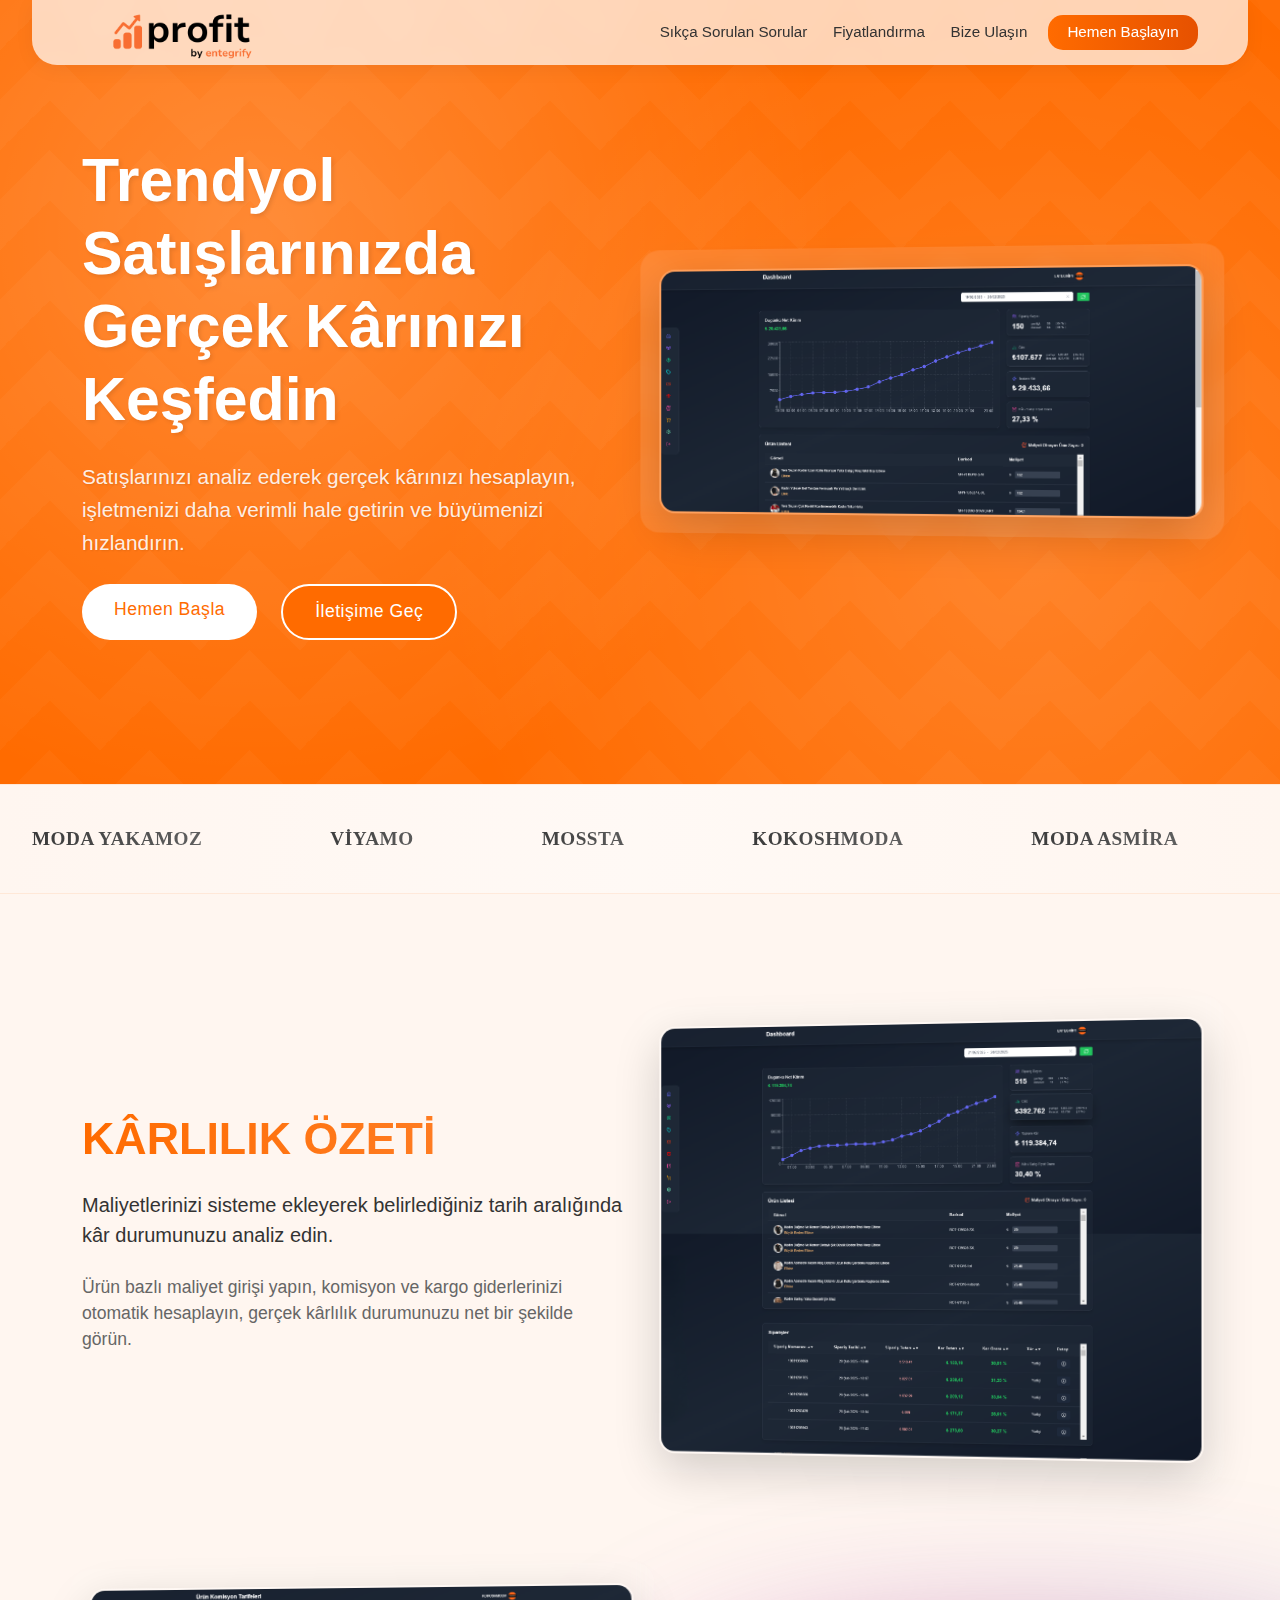
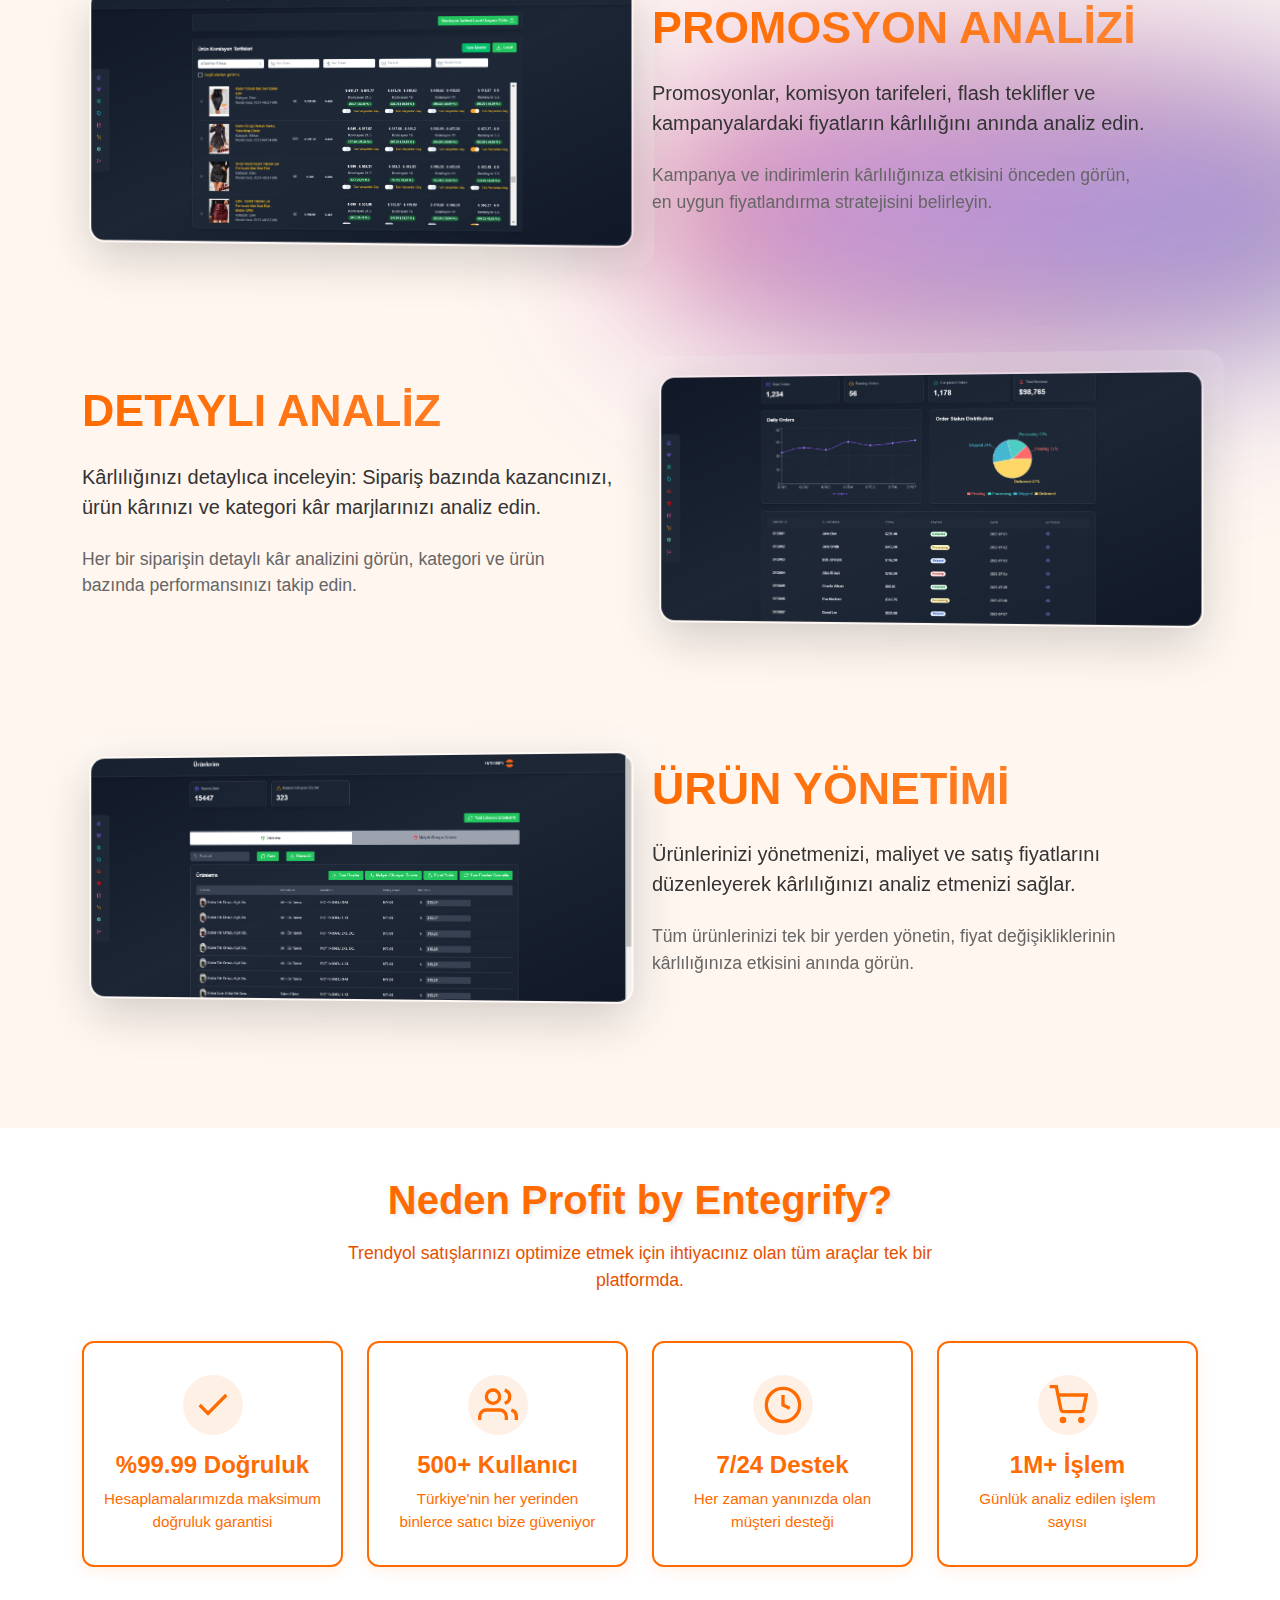
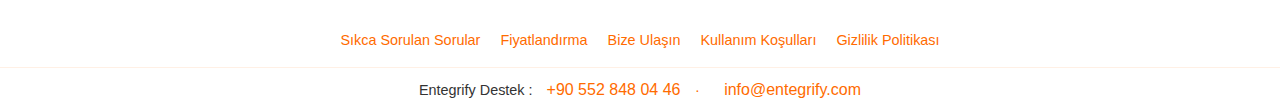
==== index.html @ ec00c6a6 "Update index.html" ====
<!DOCTYPE html>
<html lang="tr">
<head>
    <meta charset="UTF-8">
    <meta name="viewport" content="width=device-width, initial-scale=1.0">
    <title>Trendyol Satışlarınızda Gerçek Kârınızı Keşfedin</title>
    <link href="https://cdn.jsdelivr.net/npm/bootstrap@5.3.0/dist/css/bootstrap.min.css" rel="stylesheet">
    <style>
        :root {
            --primary: #FF6B00;
            --secondary: #E65100;
        }
        
        body {
            background-color: #ffffff;
            color: #333333;
            font-family: -apple-system, BlinkMacSystemFont, 'Segoe UI', Roboto, Oxygen, Ubuntu, Cantarell, sans-serif;
        }

        .navbar {
            background-color: rgba(255, 255, 255, 0.7);
            padding: 0.5rem 1.5rem;
            box-shadow: 0 4px 20px rgba(0,0,0,0.05);
            backdrop-filter: blur(10px);
            border-radius: 0 0 25px 25px;
            margin: 0 2rem;
            transition: all 0.3s ease;
            height: 65px;
            display: flex;
            align-items: center;
        }

        .navbar.scrolled {
            background-color: rgba(255, 255, 255, 0.95);
            margin: 0.3rem 2rem;
            height: 65px;
            padding: 0.5rem 1.5rem;
        }

        .navbar-brand {
            font-weight: 600;
            font-size: 1.3rem;
            color: var(--primary);
            display: flex;
            align-items: center;
            height: 100%;
            position: relative;
            padding: 0;
        }

        .navbar-brand img {
            height: 200px !important;
            width: auto;
            object-fit: contain;
            position: relative;
            top: 0;
            left: 0;
        }

        .navbar-dark .navbar-nav .nav-link {
            color: #333333;
            font-weight: 500;
            font-size: 0.95rem;
            padding: 0.4rem 0.8rem;
            border-radius: 15px;
            transition: all 0.3s ease;
        }

        .navbar .btn-primary {
            border-radius: 15px;
            padding: 0.4rem 1.2rem;
            font-size: 0.95rem;
            background: linear-gradient(to right, var(--primary), var(--secondary));
            border: none;
            color: white;
        }

        .navbar .btn-primary:hover {
            transform: translateY(-2px);
            box-shadow: 0 4px 15px rgba(255, 107, 0, 0.2);
        }

        .hero {
            background: var(--primary);
            padding: 9rem 0;
            position: relative;
            overflow: hidden;
            min-height: 85vh;
        }

        .hero::before {
            content: '';
            position: absolute;
            top: 0;
            left: 0;
            right: 0;
            bottom: 0;
            background: 
                radial-gradient(circle at 20% 30%, rgba(255, 255, 255, 0.2) 0%, transparent 50%),
                radial-gradient(circle at 80% 70%, rgba(255, 255, 255, 0.15) 0%, transparent 50%);
            animation: shine 8s ease-in-out infinite;
            z-index: 0;
        }

        .hero::after {
            content: '';
            position: absolute;
            top: 0;
            left: 0;
            right: 0;
            bottom: 0;
            background: 
                linear-gradient(45deg, rgba(255, 255, 255, 0.1) 25%, transparent 25%) -50px 0,
                linear-gradient(-45deg, rgba(255, 255, 255, 0.1) 25%, transparent 25%) -50px 0,
                linear-gradient(45deg, transparent 75%, rgba(255, 255, 255, 0.1) 75%),
                linear-gradient(-45deg, transparent 75%, rgba(255, 255, 255, 0.1) 75%);
            background-size: 100px 100px;
            animation: patternMove 20s linear infinite;
            z-index: 0;
            opacity: 0.3;
        }

        @keyframes shine {
            0%, 100% {
                opacity: 0.5;
                transform: scale(1);
            }
            50% {
                opacity: 0.8;
                transform: scale(1.2);
            }
        }

        @keyframes patternMove {
            0% {
                background-position: 0 0;
            }
            100% {
                background-position: 100px 100px;
            }
        }

        .hero .container {
            position: relative;
            z-index: 1;
        }

        .hero h1 {
            font-size: 3.8rem;
            line-height: 1.2;
            margin-bottom: 2rem;
            font-weight: 800;
            color: #FFFFFF;
            text-shadow: 2px 2px 4px rgba(0, 0, 0, 0.1);
        }

        .hero .lead {
            font-size: 1.3rem;
            margin-bottom: 2.5rem;
            color: rgba(255, 255, 255, 0.9);
            line-height: 1.6;
            position: relative;
            text-shadow: 1px 1px 2px rgba(0, 0, 0, 0.1);
        }

        .dashboard-preview {
            position: relative;
            z-index: 1;
            transform: perspective(1000px) rotateY(-5deg);
            transition: transform 0.3s ease;
        }

        .dashboard-preview:hover {
            transform: perspective(1000px) rotateY(0deg);
        }

        .dashboard-preview::after {
            content: '';
            position: absolute;
            top: -20px;
            left: -20px;
            right: -20px;
            bottom: -20px;
            background: rgba(255, 255, 255, 0.1);
            border-radius: 20px;
            z-index: -1;
            backdrop-filter: blur(10px);
            animation: pulse 3s ease-in-out infinite;
        }

        .dashboard-preview img {
            border: 2px solid rgba(255, 255, 255, 0.2);
            box-shadow: 0 20px 40px rgba(0, 0, 0, 0.2);
        }

        @keyframes pulse {
            0%, 100% {
                transform: scale(1);
                opacity: 0.5;
            }
            50% {
                transform: scale(1.05);
                opacity: 0.8;
            }
        }

        .hero .btn-primary,
        .hero .btn-secondary {
            border-radius: 50px;
            padding: 0.8rem 2rem;
            font-size: 1.1rem;
            font-weight: 500;
            letter-spacing: 0.5px;
            transition: all 0.4s cubic-bezier(0.4, 0, 0.2, 1);
            border: 2px solid transparent;
        }

        .hero .btn-primary {
            background: #FFFFFF;
            color: var(--primary);
            border: none;
        }

        .hero .btn-primary:hover {
            background: #f8f9fa;
            color: var(--secondary);
        }

        .hero .btn-secondary {
            background: var(--primary);
            border: 2px solid #FFFFFF;
            color: #FFFFFF;
        }

        .hero .btn-secondary:hover {
            background: var(--secondary);
            transform: translateY(-2px);
        }

        .hero .d-flex.gap-3 {
            gap: 1.5rem !important;
        }

        .feature-box {
            background: #ffffff;
            border: 2px solid var(--primary);
            box-shadow: 0 4px 15px rgba(255, 107, 0, 0.1);
            border-radius: 12px;
            padding: 2rem 1.2rem;
            height: 100%;
            max-width: 280px;
            margin: 0 auto;
            display: flex;
            flex-direction: column;
            justify-content: center;
            align-items: center;
            transition: all 0.3s ease;
        }

        .feature-box:hover {
            transform: translateY(-5px);
            background: #fff6f0;
            box-shadow: 0 8px 25px rgba(255, 107, 0, 0.2);
        }

        .feature-icon {
            color: var(--primary);
            margin-bottom: 1.5rem;
            height: 60px;
            width: 60px;
            display: flex;
            align-items: center;
            justify-content: center;
            background: rgba(255, 107, 0, 0.1);
            border-radius: 50%;
        }

        .feature-box h3 {
            font-size: 1.5rem;
            font-weight: 700;
            margin-bottom: 1rem;
            text-align: center;
            color: var(--primary);
        }

        .feature-box p {
            font-size: 0.95rem;
            line-height: 1.5;
            margin-bottom: 0;
            text-align: center;
            color: #333333;
        }

        .features-title {
            text-align: center;
            margin-bottom: 3rem;
        }

        .features-title h2 {
            font-size: 2.5rem;
            margin-bottom: 1rem;
            color: #ffffff;
            text-shadow: 2px 2px 4px rgba(0, 0, 0, 0.1);
        }

        .features-title p {
            font-size: 1.1rem;
            max-width: 600px;
            margin: 0 auto;
            color: rgba(255, 255, 255, 0.9);
        }

        .brand-slider {
            background: linear-gradient(to right, #fff6f0, #fff9f5, #fff6f0);
            padding: 1.5rem 0;
            position: relative;
            overflow: hidden;
            border-top: 1px solid rgba(255, 107, 0, 0.1);
            border-bottom: 1px solid rgba(255, 107, 0, 0.1);
        }

        .brand-scroll {
            display: flex;
            animation: scroll 30s linear infinite;
            gap: 4rem;
            align-items: center;
        }

        .brand-item {
            flex: 0 0 auto;
            padding: 1rem 2rem;
            font-size: 1.2rem;
            color: #333333;
            white-space: nowrap;
            transition: all 0.5s ease;
            font-weight: 600;
            letter-spacing: 0.5px;
            position: relative;
            text-transform: uppercase;
            background: linear-gradient(to right, #333333, #666666);
            -webkit-background-clip: text;
            -webkit-text-fill-color: transparent;
            font-family: 'Playfair Display', serif;
        }

        .brand-item::after {
            content: '';
            position: absolute;
            bottom: -2px;
            left: 50%;
            width: 0;
            height: 1.5px;
            background: linear-gradient(to right, var(--primary), var(--secondary));
            transition: all 0.3s ease;
            transform: translateX(-50%);
        }

        .brand-item:hover {
            transform: translateY(-3px);
            background: linear-gradient(to right, var(--primary), var(--secondary));
            -webkit-background-clip: text;
            -webkit-text-fill-color: transparent;
        }

        .brand-item:hover::after {
            width: 60%;
        }

        @keyframes scroll {
            0% {
                transform: translateX(0);
            }
            100% {
                transform: translateX(-50%);
            }
        }

        .toolkit-section {
            padding: 8rem 0;
            background-color: #fff6f0;
            position: relative;
            overflow: hidden;
        }

        .toolkit-wave {
            position: absolute;
            right: -10%;
            top: 50%;
            transform: translateY(-50%);
            width: 60%;
            height: 300px;
            background: linear-gradient(45deg, #ff6b00, #ff8533);
            filter: blur(60px);
            opacity: 0.6;
            animation: waveFloat 8s ease-in-out infinite;
            border-radius: 50%;
        }

        .toolkit-wave::after {
            content: '';
            position: absolute;
            width: 100%;
            height: 100%;
            background: linear-gradient(-45deg, #4158D0, #C850C0);
            filter: blur(60px);
            animation: waveFloat 8s ease-in-out infinite reverse;
            border-radius: 40%;
        }

        @keyframes waveFloat {
            0%, 100% {
                transform: translateY(-50%) rotate(0deg) scale(1);
            }
            50% {
                transform: translateY(-50%) rotate(180deg) scale(1.1);
            }
        }

        .toolkit-content {
            position: relative;
            z-index: 1;
        }

        .toolkit-title {
            font-size: 2.8rem;
            font-weight: 700;
            margin-bottom: 1.5rem;
            background: linear-gradient(to right, #ff6b00, #ff8533);
            -webkit-background-clip: text;
            -webkit-text-fill-color: transparent;
        }

        .toolkit-description {
            font-size: 1.25rem;
            color: #333333;
            margin-bottom: 1.5rem;
            max-width: 600px;
        }

        .toolkit-subtitle {
            font-size: 1.1rem;
            color: #666666;
            max-width: 500px;
        }

        /* Footer Styles */
        .footer {
            background-color: transparent;
            padding: 4rem 0 2rem;
            border-top: 1px solid rgba(255, 107, 0, 0.1);
            color: #333333;
        }

        .footer-links {
            list-style: none;
            padding: 0;
            margin: 0;
        }

        .footer-links li {
            margin-bottom: 1rem;
        }

        .footer-links a {
            color: var(--primary);
            text-decoration: none;
            transition: color 0.3s;
        }

        .footer-links a:hover {
            color: var(--secondary);
        }

        .footer-brand {
            color: var(--primary);
            font-size: 1.5rem;
            font-weight: 600;
            text-decoration: none;
            display: inline-flex;
            align-items: center;
            margin-bottom: 1rem;
        }

        .footer-copyright {
            color: #666666;
            font-size: 0.9rem;
            margin-top: 3rem;
            padding-top: 2rem;
            border-top: 1px solid rgba(255, 107, 0, 0.1);
        }

        .features-section {
            padding: 6rem 0;
            background: linear-gradient(-45deg, #ff6b00, #ff8533, #ff9966, #ffcc00);
            position: relative;
        }

        @import url('https://fonts.googleapis.com/css2?family=Playfair+Display:wght@400;600&display=swap');

        /* Footer Styles */
        .top-footer {
            background-color: transparent;
            padding: 15px 0;
            text-align: center;
            border-bottom: 1px solid rgba(255, 107, 0, 0.1);
        }
        
        .top-footer .container {
            display: flex;
            justify-content: center;
            align-items: center;
            gap: 20px;
        }
        
        .top-footer a {
            color: var(--primary);
            text-decoration: none;
            font-size: 0.9rem;
            transition: color 0.3s;
        }
        
        .top-footer a:hover {
            color: var(--secondary);
        }
        
        .top-footer .separator {
            color: var(--primary);
            margin: 0 10px;
        }
        
        .melontik-support {
            text-align: center;
            padding: 10px 0;
            background-color: transparent;
        }
        
        .melontik-support span {
            color: #333;
            font-size: 0.9rem;
        }
        
        .melontik-support a {
            color: var(--primary);
            text-decoration: none;
            margin-left: 10px;
        }
        
        .melontik-support .dot {
            color: var(--primary);
            margin: 0 10px;
        }

        .toolkit-section .row {
            margin-bottom: 8rem !important;
        }

        .toolkit-section .row:last-child {
            margin-bottom: 0 !important;
        }
    </style>
</head>
<body>
    <!-- Navbar -->
    <nav class="navbar navbar-expand-lg navbar-dark fixed-top">
        <div class="container">
            <a class="navbar-brand d-flex align-items-center" href="#">
                <img src="images/logo2.png" alt="Logo" class="me-2" style="height: 150px; width: auto;">
            </a>
            <button class="navbar-toggler" type="button" data-bs-toggle="collapse" data-bs-target="#navbarNav">
                <span class="navbar-toggler-icon"></span>
            </button>
            <div class="collapse navbar-collapse" id="navbarNav">
                <ul class="navbar-nav ms-auto">
                    <li class="nav-item">
                        <a class="nav-link" href="sss.html">Sıkça Sorulan Sorular</a>
                    </li>
                    <li class="nav-item">
                        <a class="nav-link" href="fiyatlandirma.html">Fiyatlandırma</a>
                    </li>
                    <li class="nav-item">
                        <a class="nav-link" href="https://wa.me/905528480446">Bize Ulaşın</a>
                    </li>
                    <li class="nav-item">
                        <a class="btn btn-primary ms-2" href="https://profit.entegrify.com/">Hemen Başlayın</a>
                    </li>
                </ul>
            </div>
        </div>
    </nav>

    <!-- Hero Section -->
    <section class="hero">
        <div class="container">
            <div class="row align-items-center">
                <div class="col-lg-6">
                    <h1 class="display-4 fw-bold mb-4">Trendyol Satışlarınızda<br>Gerçek Kârınızı Keşfedin</h1>
                    <p class="lead mb-4">Satışlarınızı analiz ederek gerçek kârınızı hesaplayın, işletmenizi daha verimli hale getirin ve büyümenizi hızlandırın.</p>
                    <div class="d-flex gap-3">
                        <a href="https://profit.entegrify.com/" class="btn btn-primary">Hemen Başla</a>
                        <a href="https://wa.me/905528480446" class="btn btn-secondary">İletişime Geç</a>
                    </div>
                </div>
                <div class="col-lg-6">
                    <div class="dashboard-preview">
                        <img src="images/feature-1.png" alt="Dashboard Preview" class="img-fluid rounded-4 shadow-lg" onerror="this.src='https://via.placeholder.com/600x400/2a2a5c/ffffff?text=Dashboard+Preview'">
                    </div>
                </div>
            </div>
        </div>
        <div class="wave"></div>
    </section>

    <!-- Brand Slider -->
    <section class="brand-slider">
        <div class="brand-scroll">
            <!-- Original set -->
            <div class="brand-item">Moda Yakamoz</div>
            <div class="brand-item">Viyamo</div>
            <div class="brand-item">Mossta</div>
            <div class="brand-item">Kokoshmoda</div>
            <div class="brand-item">Moda Asmira</div>
            <div class="brand-item">Moda Wanilla</div>
            <!-- Duplicate set for seamless scrolling -->
            <div class="brand-item">Moda Yakamoz</div>
            <div class="brand-item">Viyamo</div>
            <div class="brand-item">Mossta</div>
            <div class="brand-item">Kokoshmoda</div>
            <div class="brand-item">Moda Asmira</div>
            <div class="brand-item">Moda Wanilla</div>
        </div>
    </section>

    <!-- Combined Analysis Sections -->
    <section class="toolkit-section">
        <div class="container">
            <!-- First Analysis -->
            <div class="row align-items-center mb-5">
                <div class="col-lg-6 toolkit-content">
                    <h2 class="toolkit-title">KÂRLILIK ÖZETİ</h2>
                    <p class="toolkit-description">
                        Maliyetlerinizi sisteme ekleyerek belirlediğiniz tarih aralığında kâr durumunuzu analiz edin.
                    </p>
                    <p class="toolkit-subtitle">
                        Ürün bazlı maliyet girişi yapın, komisyon ve kargo giderlerinizi otomatik hesaplayın, 
                        gerçek kârlılık durumunuzu net bir şekilde görün.
                    </p>
                </div>
                <div class="col-lg-6">
                    <div class="dashboard-preview">
                        <img 
                            src="images/karlilik.png" 
                            alt="Kârlılık Özeti" 
                            class="img-fluid rounded-4 shadow-lg" 
                            onload="console.log('Görsel başarıyla yüklendi')" 
                            onerror="console.log('Görsel yüklenemedi'); this.src='https://via.placeholder.com/600x400/2a2a5c/ffffff?text=Kârlılık+Özeti'"
                        >
                    </div>
                </div>
            </div>

            <!-- Second Analysis -->
            <div class="row align-items-center mb-5">
                <div class="col-lg-6">
                    <div class="dashboard-preview">
                        <img 
                            src="images/feature-2.png" 
                            alt="Promosyon Analizi" 
                            class="img-fluid rounded-4 shadow-lg" 
                            onload="console.log('Görsel başarıyla yüklendi')" 
                            onerror="console.log('Görsel yüklenemedi'); this.src='https://via.placeholder.com/600x400/2a2a5c/ffffff?text=Promosyon+Analizi'"
                        >
                    </div>
                </div>
                <div class="col-lg-6 toolkit-content">
                    <h2 class="toolkit-title">PROMOSYON ANALİZİ</h2>
                    <p class="toolkit-description">
                        Promosyonlar, komisyon tarifeleri, flash teklifler ve kampanyalardaki fiyatların kârlılığını anında analiz edin.
                    </p>
                    <p class="toolkit-subtitle">
                        Kampanya ve indirimlerin kârlılığınıza etkisini önceden görün, 
                        en uygun fiyatlandırma stratejisini belirleyin.
                    </p>
                </div>
            </div>

            <!-- Third Analysis -->
            <div class="row align-items-center mb-5">
                <div class="col-lg-6 toolkit-content">
                    <h2 class="toolkit-title">DETAYLI ANALİZ</h2>
                    <p class="toolkit-description">
                        Kârlılığınızı detaylıca inceleyin: Sipariş bazında kazancınızı, ürün kârınızı ve kategori kâr marjlarınızı analiz edin.
                    </p>
                    <p class="toolkit-subtitle">
                        Her bir siparişin detaylı kâr analizini görün, kategori ve ürün bazında 
                        performansınızı takip edin.
                    </p>
                </div>
                <div class="col-lg-6">
                    <div class="dashboard-preview">
                        <img 
                            src="images/orders.png" 
                            alt="Detaylı Analiz" 
                            class="img-fluid rounded-4 shadow-lg" 
                            onload="console.log('Görsel başarıyla yüklendi')" 
                            onerror="console.log('Görsel yüklenemedi'); this.src='https://via.placeholder.com/600x400/2a2a5c/ffffff?text=Detaylı+Analiz'"
                        >
                    </div>
                </div>
            </div>

            <!-- Fourth Analysis -->
            <div class="row align-items-center">
                <div class="col-lg-6">
                    <div class="dashboard-preview">
                        <img 
                            src="images/prdct.png" 
                            alt="Ürün Yönetimi" 
                            class="img-fluid rounded-4 shadow-lg" 
                            onload="console.log('Görsel başarıyla yüklendi')" 
                            onerror="console.log('Görsel yüklenemedi'); this.src='https://via.placeholder.com/600x400/2a2a5c/ffffff?text=Ürün+Yönetimi'"
                        >
                    </div>
                </div>
                <div class="col-lg-6 toolkit-content">
                    <h2 class="toolkit-title">ÜRÜN YÖNETİMİ</h2>
                    <p class="toolkit-description">
                        Ürünlerinizi yönetmenizi, maliyet ve satış fiyatlarını düzenleyerek kârlılığınızı analiz etmenizi sağlar.
                    </p>
                    <p class="toolkit-subtitle">
                        Tüm ürünlerinizi tek bir yerden yönetin, fiyat değişikliklerinin 
                        kârlılığınıza etkisini anında görün.
                    </p>
                </div>
            </div>
        </div>
        <div class="toolkit-wave"></div>
    </section>

    <!-- Features Section -->
    <section class="py-5">
        <div class="container">
            <div class="features-title">
                <h2 class="display-5 fw-bold" style="color: var(--primary);">Neden Profit by Entegrify?</h2>
                <p style="color: var(--secondary);">Trendyol satışlarınızı optimize etmek için ihtiyacınız olan tüm araçlar tek bir platformda.</p>
            </div>
            <div class="row g-4 justify-content-center">
                <div class="col-md-6 col-lg-3">
                    <div class="feature-box text-center">
                        <div class="feature-icon mb-3">
                            <svg width="40" height="40" viewBox="0 0 24 24" fill="none" stroke="currentColor" stroke-width="2">
                                <path d="M20 6L9 17l-5-5"/>
                            </svg>
                        </div>
                        <h3 class="h2 mb-2" style="color: var(--primary);">%99.99 Doğruluk</h3>
                        <p style="color: var(--primary);">Hesaplamalarımızda maksimum doğruluk garantisi</p>
                    </div>
                </div>
                <div class="col-md-6 col-lg-3">
                    <div class="feature-box text-center">
                        <div class="feature-icon mb-3">
                            <svg width="40" height="40" viewBox="0 0 24 24" fill="none" stroke="currentColor" stroke-width="2">
                                <path d="M17 21v-2a4 4 0 0 0-4-4H5a4 4 0 0 0-4 4v2"/>
                                <circle cx="9" cy="7" r="4"/>
                                <path d="M23 21v-2a4 4 0 0 0-3-3.87"/>
                                <path d="M16 3.13a4 4 0 0 1 0 7.75"/>
                            </svg>
                        </div>
                        <h3 class="h2 mb-2" style="color: var(--primary);">500+ Kullanıcı</h3>
                        <p style="color: var(--primary);">Türkiye'nin her yerinden binlerce satıcı bize güveniyor</p>
                    </div>
                </div>
                <div class="col-md-6 col-lg-3">
                    <div class="feature-box text-center">
                        <div class="feature-icon mb-3">
                            <svg width="40" height="40" viewBox="0 0 24 24" fill="none" stroke="currentColor" stroke-width="2">
                                <circle cx="12" cy="12" r="10"/>
                                <path d="M12 6v6l4 2"/>
                            </svg>
                        </div>
                        <h3 class="h2 mb-2" style="color: var(--primary);">7/24 Destek</h3>
                        <p style="color: var(--primary);">Her zaman yanınızda olan müşteri desteği</p>
                    </div>
                </div>
                <div class="col-md-6 col-lg-3">
                    <div class="feature-box text-center">
                        <div class="feature-icon mb-3">
                            <svg width="40" height="40" viewBox="0 0 24 24" fill="none" stroke="currentColor" stroke-width="2">
                                <circle cx="9" cy="21" r="1"/>
                                <circle cx="20" cy="21" r="1"/>
                                <path d="M1 1h4l2.68 13.39a2 2 0 0 0 2 1.61h9.72a2 2 0 0 0 2-1.61L23 6H6"/>
                            </svg>
                        </div>
                        <h3 class="h2 mb-2" style="color: var(--primary);">1M+ İşlem</h3>
                        <p style="color: var(--primary);">Günlük analiz edilen işlem sayısı</p>
                    </div>
                </div>
            </div>
        </div>
    </section>

    <!-- Footer -->
    <footer>
        <div class="top-footer">
            <div class="container">
                <a href="sss.html">Sıkca Sorulan Sorular</a>
                <a href="fiyatlandirma.html">Fiyatlandırma</a>
                <a href="https://wa.me/905528480446">Bize Ulaşın</a>
                <a href="kullanim-kosullari.html">Kullanım Koşulları</a>
                <a href="gizlilik-politikasi.html">Gizlilik Politikası</a>
            </div>
        </div>
        <div class="melontik-support">
            <span>Entegrify Destek : </span>
            <a href="tel:+905528480446">+90 552 848 04 46</a>
            <span class="dot">·</span>
            <a href="mailto:info@entegrify.com">info@entegrify.com</a>
        </div>
    </footer>

    <script src="https://cdn.jsdelivr.net/npm/bootstrap@5.3.0/dist/js/bootstrap.bundle.min.js"></script>
    <script>
    window.addEventListener('scroll', function() {
        if (window.scrollY > 50) {
            document.querySelector('.navbar').classList.add('scrolled');
        } else {
            document.querySelector('.navbar').classList.remove('scrolled');
        }
    });
    </script>
</body>
</html>
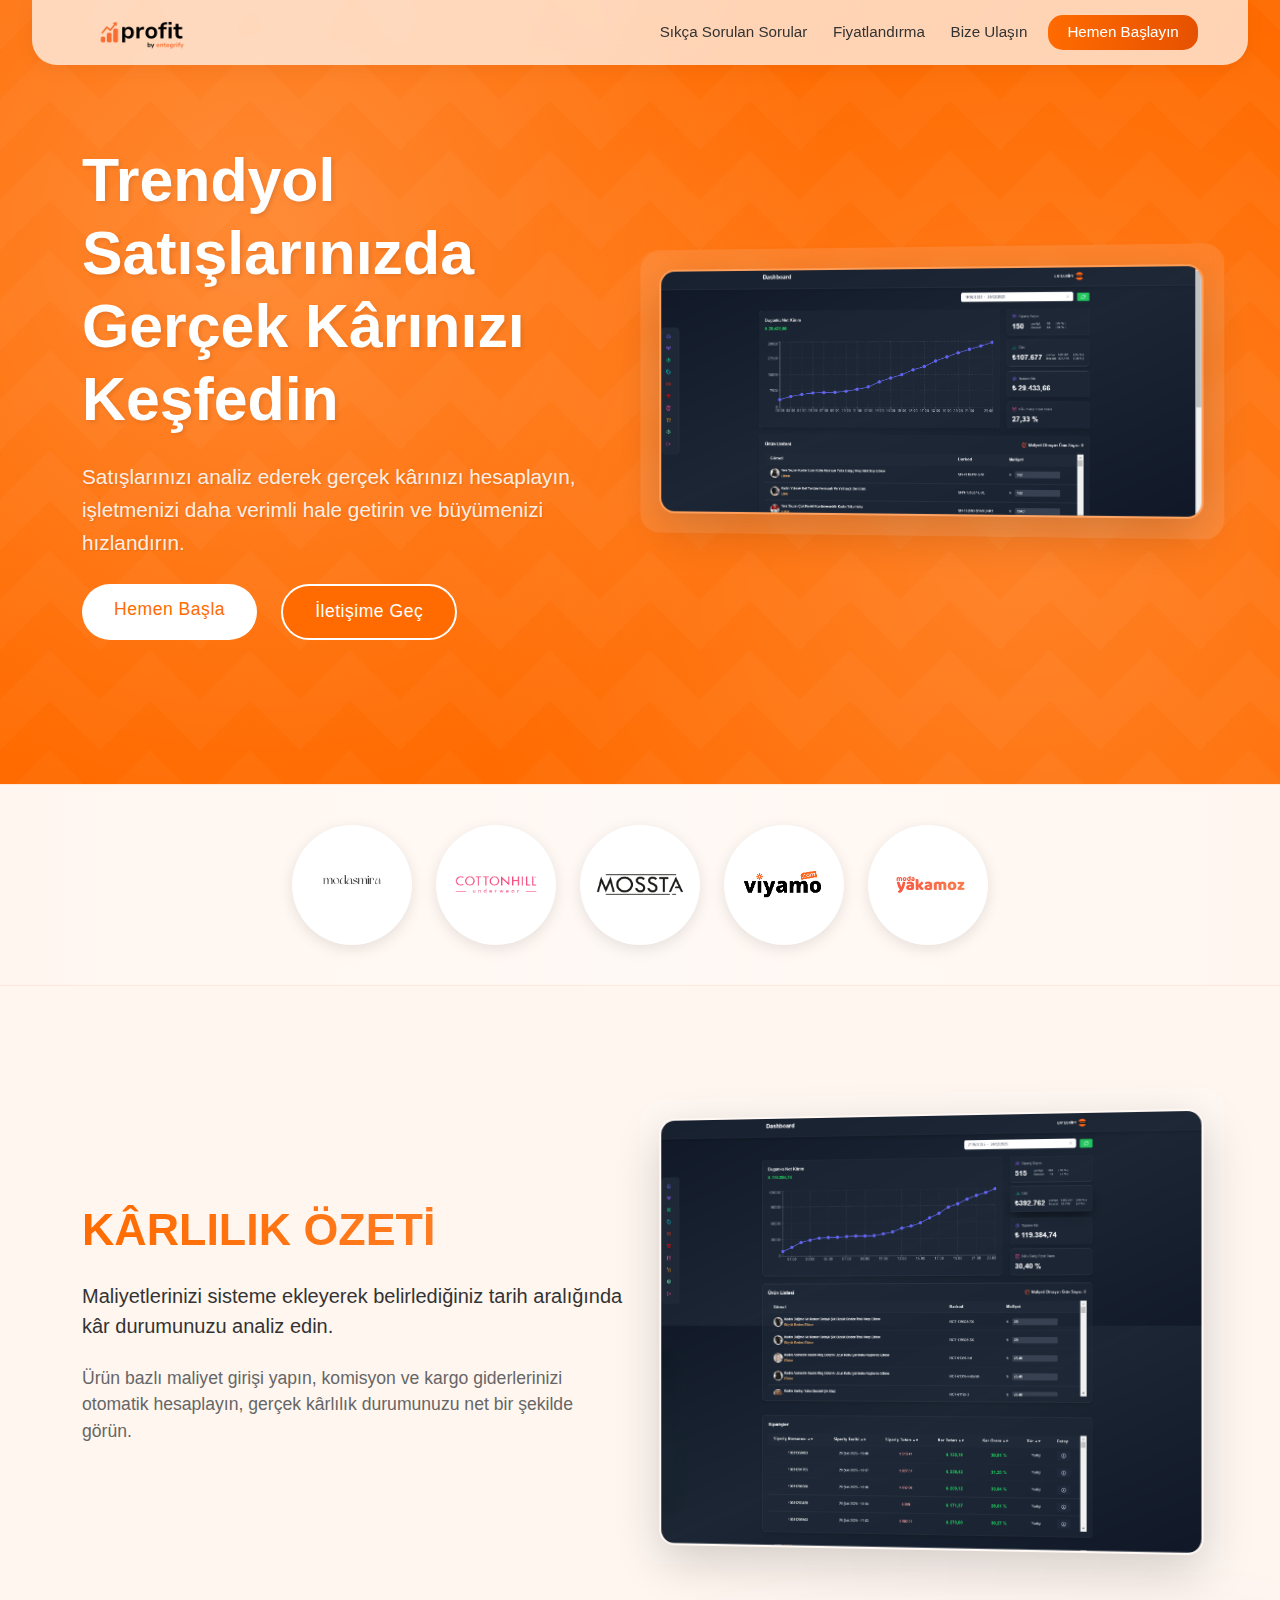
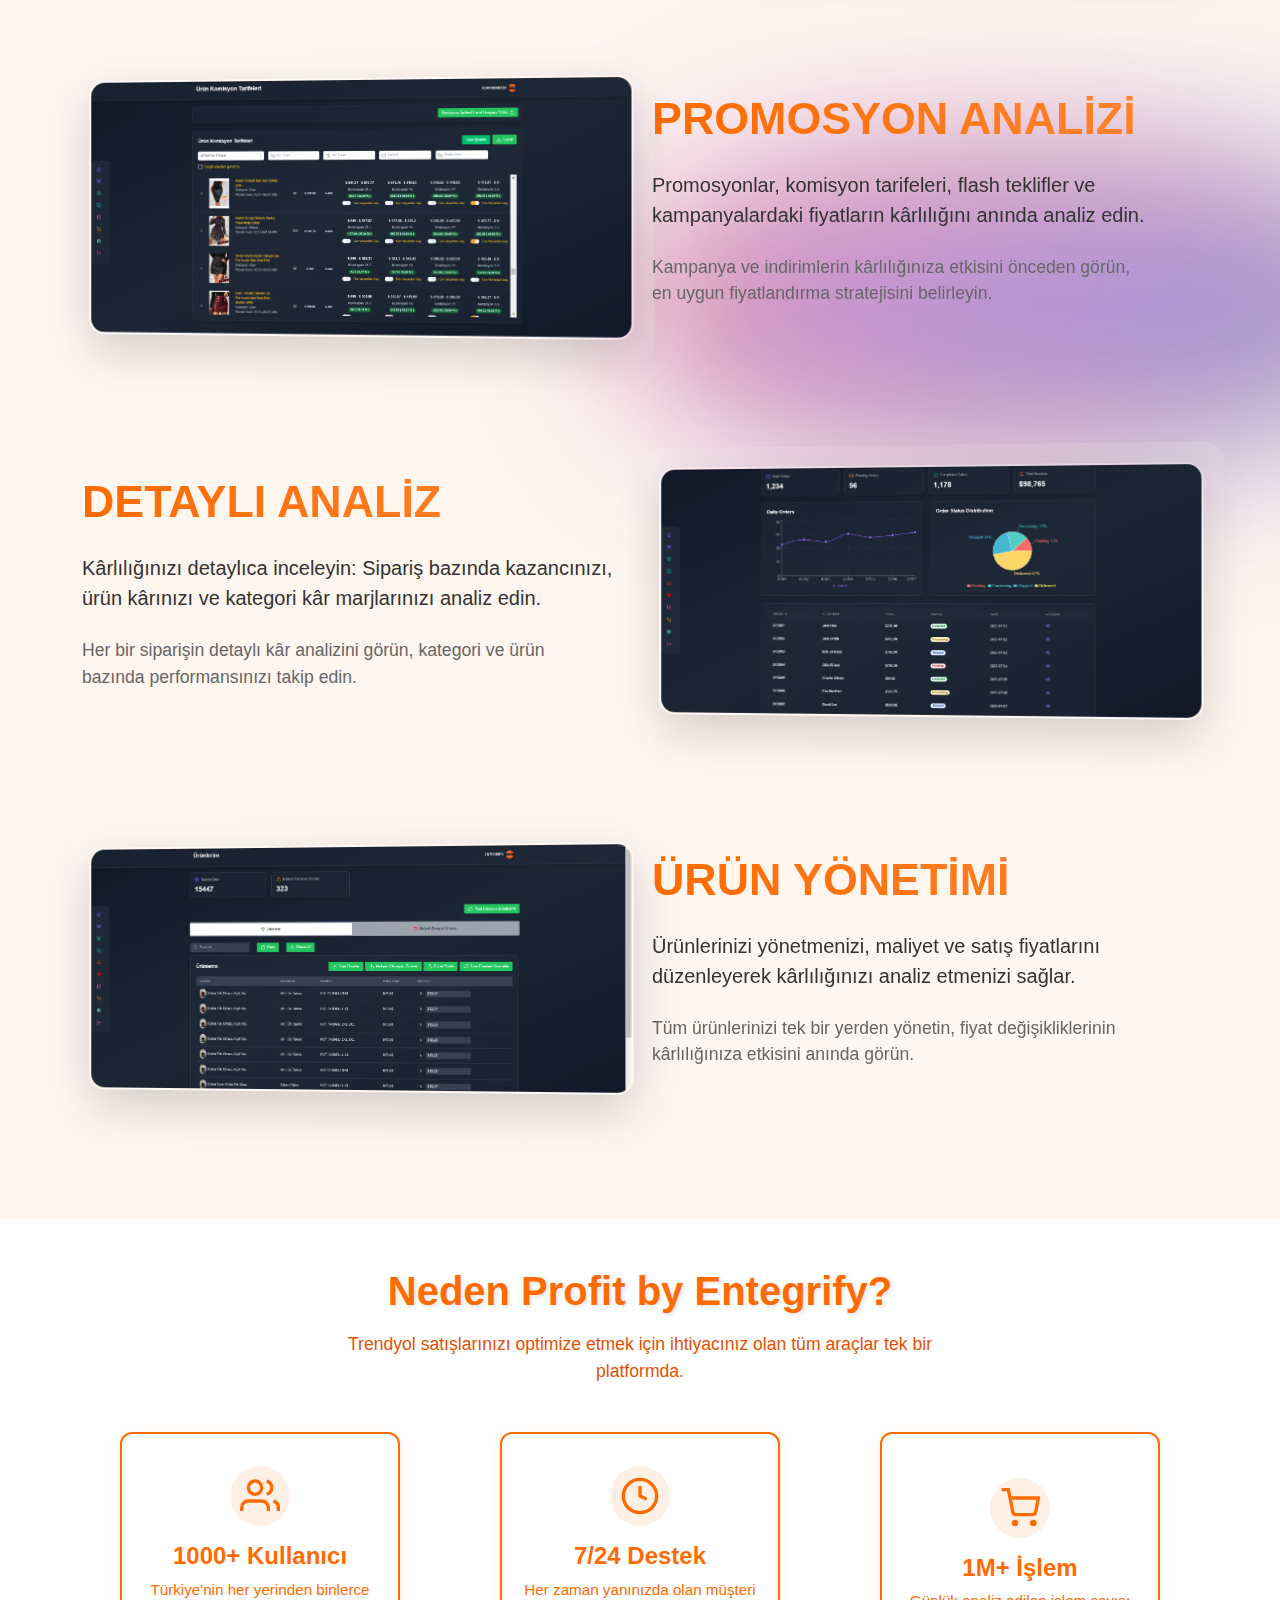
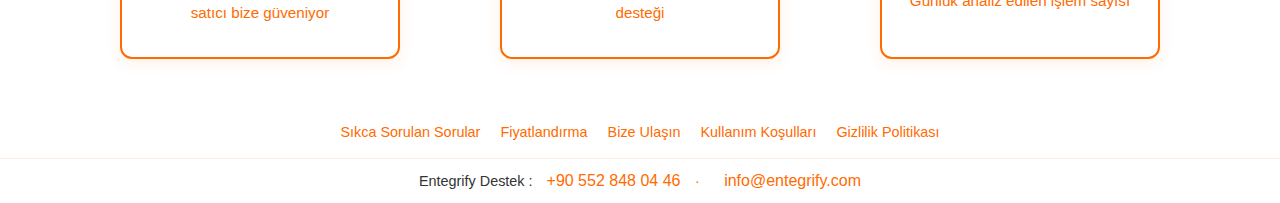
==== commit 9135bc9e: "Rename anasayfa.html to index.html" ====
--- a/index.html
+++ b/index.html
@@ -49,12 +49,10 @@
         }
 
         .navbar-brand img {
-            height: 200px !important;
+            height: 120px !important;
             width: auto;
             object-fit: contain;
-            position: relative;
-            top: 0;
-            left: 0;
+            margin: -25px 0;
         }
 
         .navbar-dark .navbar-nav .nav-link {
@@ -140,6 +138,206 @@
             }
         }
 
+        @media (max-width: 768px) {
+            .navbar {
+                margin: 0;
+                padding: 0.5rem 1rem;
+                background-color: rgba(255, 255, 255, 0.7);
+                backdrop-filter: blur(10px);
+                border-radius: 0;
+                height: 80px;
+            }
+
+            .navbar-brand {
+                padding: 0;
+                position: absolute;
+                left: 50%;
+                transform: translateX(-50%);
+            }
+
+            .navbar-brand img {
+                height: 80px !important;
+                width: auto;
+                object-fit: contain;
+                margin: -10px 0;
+            }
+
+            .navbar-toggler {
+                border: none;
+                padding: 0.25rem;
+                z-index: 1000;
+            }
+
+            .navbar-toggler-icon {
+                background-image: url("data:image/svg+xml,%3csvg xmlns='http://www.w3.org/2000/svg' viewBox='0 0 30 30'%3e%3cpath stroke='rgba(255, 107, 0, 1)' stroke-linecap='round' stroke-miterlimit='10' stroke-width='2' d='M4 7h22M4 15h22M4 23h22'/%3e%3c/svg%3e");
+            }
+
+            .navbar-nav {
+                background-color: rgba(255, 255, 255, 0.95);
+                backdrop-filter: blur(10px);
+                border-radius: 10px;
+                padding: 1rem;
+                margin-top: 1rem;
+                box-shadow: 0 4px 6px rgba(0, 0, 0, 0.1);
+            }
+
+            .navbar-nav .nav-link {
+                color: #333333 !important;
+                padding: 0.5rem 1rem;
+                text-align: center;
+            }
+
+            .navbar .btn-primary {
+                width: 100%;
+                margin-top: 0.5rem;
+                background: linear-gradient(to right, var(--primary), var(--secondary));
+                color: white;
+            }
+
+            .navbar-collapse {
+                margin-top: 0.5rem;
+            }
+
+            .hero {
+                padding: 5rem 0;
+                text-align: center;
+            }
+
+            .hero h1 {
+                font-size: 2rem;
+                margin-bottom: 1.5rem;
+                padding: 0 1rem;
+                text-align: center;
+            }
+
+            .hero .lead {
+                font-size: 1rem;
+                margin-bottom: 2rem;
+                padding: 0 1rem;
+                text-align: center;
+            }
+
+            .hero .btn-primary,
+            .hero .btn-secondary {
+                padding: 0.6rem 1.5rem;
+                font-size: 1rem;
+            }
+
+            .hero .d-flex.gap-3 {
+                justify-content: center;
+            }
+
+            .dashboard-preview {
+                margin: 3rem auto 0;
+                max-width: 90%;
+            }
+
+            .dashboard-preview img {
+                width: 100%;
+                height: auto;
+                transform: none;
+            }
+
+            .brand-item {
+                font-size: 1rem;
+                padding: 0.5rem 1rem;
+            }
+
+            .brand-scroll {
+                gap: 2rem;
+            }
+
+            .toolkit-section {
+                padding: 4rem 0;
+            }
+
+            .toolkit-title {
+                font-size: 2rem;
+            }
+
+            .toolkit-description {
+                font-size: 1.1rem;
+            }
+
+            .toolkit-subtitle {
+                font-size: 1rem;
+            }
+
+            .top-footer .container {
+                flex-direction: column;
+                gap: 10px;
+            }
+
+            .top-footer a {
+                font-size: 0.8rem;
+            }
+
+            .melontik-support {
+                font-size: 0.8rem;
+            }
+
+            .container {
+                padding-left: 15px;
+                padding-right: 15px;
+            }
+
+            .row {
+                margin-left: -15px;
+                margin-right: -15px;
+            }
+
+            .col-lg-6, .col-md-6, .col-lg-3, .col-md-3 {
+                padding-left: 15px;
+                padding-right: 15px;
+            }
+
+            /* Mobilde yazılar önce, resimler sonra gelsin */
+            .toolkit-section .row {
+                display: flex;
+                flex-direction: column;
+            }
+
+            .toolkit-section .toolkit-content {
+                order: 1; /* Yazılar önce gelsin */
+            }
+
+            .toolkit-section .dashboard-preview {
+                order: 2; /* Resimler sonra gelsin */
+                margin-top: 1.5rem; /* Resim ile yazı arasına boşluk ekle */
+            }
+
+            .toolkit-content {
+                text-align: center;
+                padding: 2rem 1rem;
+            }
+
+            .toolkit-title {
+                font-size: 2rem;
+                margin-bottom: 1.5rem;
+                text-align: center;
+            }
+
+            .toolkit-description {
+                font-size: 1.1rem;
+                margin: 0 auto 1.5rem;
+                text-align: center;
+            }
+
+            .toolkit-subtitle {
+                font-size: 1rem;
+                margin: 0 auto;
+                text-align: center;
+            }
+
+            .row.align-items-center {
+                margin-bottom: 3rem !important;
+            }
+
+            .row.align-items-center:last-child {
+                margin-bottom: 0 !important;
+            }
+        }
+
         .hero .container {
             position: relative;
             z-index: 1;
@@ -312,7 +510,7 @@
 
         .brand-slider {
             background: linear-gradient(to right, #fff6f0, #fff9f5, #fff6f0);
-            padding: 1.5rem 0;
+            padding: 2rem 0;
             position: relative;
             overflow: hidden;
             border-top: 1px solid rgba(255, 107, 0, 0.1);
@@ -321,58 +519,60 @@
 
         .brand-scroll {
             display: flex;
-            animation: scroll 30s linear infinite;
-            gap: 4rem;
+            flex-wrap: wrap;
+            justify-content: center;
+            gap: 1.5rem;
             align-items: center;
+            padding: 0.5rem 0;
+            max-width: 1000px;
+            margin: 0 auto;
         }
 
         .brand-item {
             flex: 0 0 auto;
-            padding: 1rem 2rem;
-            font-size: 1.2rem;
-            color: #333333;
-            white-space: nowrap;
-            transition: all 0.5s ease;
+            width: 120px;
+            height: 120px;
+            background: #ffffff;
+            border-radius: 50%;
+            display: flex;
+            align-items: center;
+            justify-content: center;
+            box-shadow: 0 4px 15px rgba(0, 0, 0, 0.1);
+            transition: all 0.3s ease;
+            padding: 1rem;
+            overflow: hidden;
+        }
+
+        .brand-item:hover {
+            transform: translateY(-5px);
+            box-shadow: 0 8px 25px rgba(255, 107, 0, 0.2);
+        }
+
+        .brand-logo {
+            width: 100%;
+            height: 100%;
+            object-fit: contain;
+        }
+
+        @media (max-width: 768px) {
+            .brand-item {
+                width: 100px;
+                height: 100px;
+                padding: 0.8rem;
+            }
+            
+            .brand-scroll {
+                gap: 2rem;
+                padding: 0 1rem;
+            }
+        }
+
+        .brand-slider-logo {
+            text-align: center;
+            margin-bottom: 2rem;
+            color: var(--primary);
+            font-size: 1.8rem;
             font-weight: 600;
-            letter-spacing: 0.5px;
-            position: relative;
-            text-transform: uppercase;
-            background: linear-gradient(to right, #333333, #666666);
-            -webkit-background-clip: text;
-            -webkit-text-fill-color: transparent;
-            font-family: 'Playfair Display', serif;
-        }
-
-        .brand-item::after {
-            content: '';
-            position: absolute;
-            bottom: -2px;
-            left: 50%;
-            width: 0;
-            height: 1.5px;
-            background: linear-gradient(to right, var(--primary), var(--secondary));
-            transition: all 0.3s ease;
-            transform: translateX(-50%);
-        }
-
-        .brand-item:hover {
-            transform: translateY(-3px);
-            background: linear-gradient(to right, var(--primary), var(--secondary));
-            -webkit-background-clip: text;
-            -webkit-text-fill-color: transparent;
-        }
-
-        .brand-item:hover::after {
-            width: 60%;
-        }
-
-        @keyframes scroll {
-            0% {
-                transform: translateX(0);
-            }
-            100% {
-                transform: translateX(-50%);
-            }
         }
 
         .toolkit-section {
@@ -613,27 +813,28 @@
     <!-- Brand Slider -->
     <section class="brand-slider">
         <div class="brand-scroll">
-            <!-- Original set -->
-            <div class="brand-item">Moda Yakamoz</div>
-            <div class="brand-item">Viyamo</div>
-            <div class="brand-item">Mossta</div>
-            <div class="brand-item">Kokoshmoda</div>
-            <div class="brand-item">Moda Asmira</div>
-            <div class="brand-item">Moda Wanilla</div>
-            <!-- Duplicate set for seamless scrolling -->
-            <div class="brand-item">Moda Yakamoz</div>
-            <div class="brand-item">Viyamo</div>
-            <div class="brand-item">Mossta</div>
-            <div class="brand-item">Kokoshmoda</div>
-            <div class="brand-item">Moda Asmira</div>
-            <div class="brand-item">Moda Wanilla</div>
+            <div class="brand-item">
+                <img src="images/asmira.png" alt="MODA ASMİRA" class="brand-logo">
+            </div>
+            <div class="brand-item">
+                <img src="images/cottonhill.png" alt="COTTONHILL" class="brand-logo">
+            </div>
+            <div class="brand-item">
+                <img src="images/mossta.png" alt="MOSSTA" class="brand-logo">
+            </div>
+            <div class="brand-item">
+                <img src="images/viyamo.png" alt="VİYAMO" class="brand-logo">
+            </div>
+            <div class="brand-item">
+                <img src="images/yakamoz.png" alt="MODA YAKAMOZ" class="brand-logo">
+            </div>
         </div>
     </section>
 
     <!-- Combined Analysis Sections -->
     <section class="toolkit-section">
         <div class="container">
-            <!-- First Analysis -->
+            <!-- Kârlılık Analizi -->
             <div class="row align-items-center mb-5">
                 <div class="col-lg-6 toolkit-content">
                     <h2 class="toolkit-title">KÂRLILIK ÖZETİ</h2>
@@ -651,14 +852,13 @@
                             src="images/karlilik.png" 
                             alt="Kârlılık Özeti" 
                             class="img-fluid rounded-4 shadow-lg" 
-                            onload="console.log('Görsel başarıyla yüklendi')" 
-                            onerror="console.log('Görsel yüklenemedi'); this.src='https://via.placeholder.com/600x400/2a2a5c/ffffff?text=Kârlılık+Özeti'"
+                            onerror="this.src='https://via.placeholder.com/600x400/2a2a5c/ffffff?text=Kârlılık+Özeti'"
                         >
                     </div>
                 </div>
             </div>
 
-            <!-- Second Analysis -->
+            <!-- Promosyon Analizi -->
             <div class="row align-items-center mb-5">
                 <div class="col-lg-6">
                     <div class="dashboard-preview">
@@ -666,8 +866,7 @@
                             src="images/feature-2.png" 
                             alt="Promosyon Analizi" 
                             class="img-fluid rounded-4 shadow-lg" 
-                            onload="console.log('Görsel başarıyla yüklendi')" 
-                            onerror="console.log('Görsel yüklenemedi'); this.src='https://via.placeholder.com/600x400/2a2a5c/ffffff?text=Promosyon+Analizi'"
+                            onerror="this.src='https://via.placeholder.com/600x400/2a2a5c/ffffff?text=Promosyon+Analizi'"
                         >
                     </div>
                 </div>
@@ -683,7 +882,7 @@
                 </div>
             </div>
 
-            <!-- Third Analysis -->
+            <!-- Detaylı Analiz -->
             <div class="row align-items-center mb-5">
                 <div class="col-lg-6 toolkit-content">
                     <h2 class="toolkit-title">DETAYLI ANALİZ</h2>
@@ -701,8 +900,7 @@
                             src="images/orders.png" 
                             alt="Detaylı Analiz" 
                             class="img-fluid rounded-4 shadow-lg" 
-                            onload="console.log('Görsel başarıyla yüklendi')" 
-                            onerror="console.log('Görsel yüklenemedi'); this.src='https://via.placeholder.com/600x400/2a2a5c/ffffff?text=Detaylı+Analiz'"
+                            onerror="this.src='https://via.placeholder.com/600x400/2a2a5c/ffffff?text=Detaylı+Analiz'"
                         >
                     </div>
                 </div>
@@ -744,18 +942,7 @@
                 <p style="color: var(--secondary);">Trendyol satışlarınızı optimize etmek için ihtiyacınız olan tüm araçlar tek bir platformda.</p>
             </div>
             <div class="row g-4 justify-content-center">
-                <div class="col-md-6 col-lg-3">
-                    <div class="feature-box text-center">
-                        <div class="feature-icon mb-3">
-                            <svg width="40" height="40" viewBox="0 0 24 24" fill="none" stroke="currentColor" stroke-width="2">
-                                <path d="M20 6L9 17l-5-5"/>
-                            </svg>
-                        </div>
-                        <h3 class="h2 mb-2" style="color: var(--primary);">%99.99 Doğruluk</h3>
-                        <p style="color: var(--primary);">Hesaplamalarımızda maksimum doğruluk garantisi</p>
-                    </div>
-                </div>
-                <div class="col-md-6 col-lg-3">
+                <div class="col-md-6 col-lg-4">
                     <div class="feature-box text-center">
                         <div class="feature-icon mb-3">
                             <svg width="40" height="40" viewBox="0 0 24 24" fill="none" stroke="currentColor" stroke-width="2">
@@ -765,11 +952,11 @@
                                 <path d="M16 3.13a4 4 0 0 1 0 7.75"/>
                             </svg>
                         </div>
-                        <h3 class="h2 mb-2" style="color: var(--primary);">500+ Kullanıcı</h3>
+                        <h3 class="h2 mb-2" style="color: var(--primary);">1000+ Kullanıcı</h3>
                         <p style="color: var(--primary);">Türkiye'nin her yerinden binlerce satıcı bize güveniyor</p>
                     </div>
                 </div>
-                <div class="col-md-6 col-lg-3">
+                <div class="col-md-6 col-lg-4">
                     <div class="feature-box text-center">
                         <div class="feature-icon mb-3">
                             <svg width="40" height="40" viewBox="0 0 24 24" fill="none" stroke="currentColor" stroke-width="2">
@@ -781,7 +968,7 @@
                         <p style="color: var(--primary);">Her zaman yanınızda olan müşteri desteği</p>
                     </div>
                 </div>
-                <div class="col-md-6 col-lg-3">
+                <div class="col-md-6 col-lg-4">
                     <div class="feature-box text-center">
                         <div class="feature-icon mb-3">
                             <svg width="40" height="40" viewBox="0 0 24 24" fill="none" stroke="currentColor" stroke-width="2">
@@ -819,13 +1006,13 @@
 
     <script src="https://cdn.jsdelivr.net/npm/bootstrap@5.3.0/dist/js/bootstrap.bundle.min.js"></script>
     <script>
-    window.addEventListener('scroll', function() {
-        if (window.scrollY > 50) {
-            document.querySelector('.navbar').classList.add('scrolled');
-        } else {
-            document.querySelector('.navbar').classList.remove('scrolled');
-        }
-    });
+        window.addEventListener('scroll', function() {
+            if (window.scrollY > 50) {
+                document.querySelector('.navbar').classList.add('scrolled');
+            } else {
+                document.querySelector('.navbar').classList.remove('scrolled');
+            }
+        });
     </script>
 </body>
 </html>
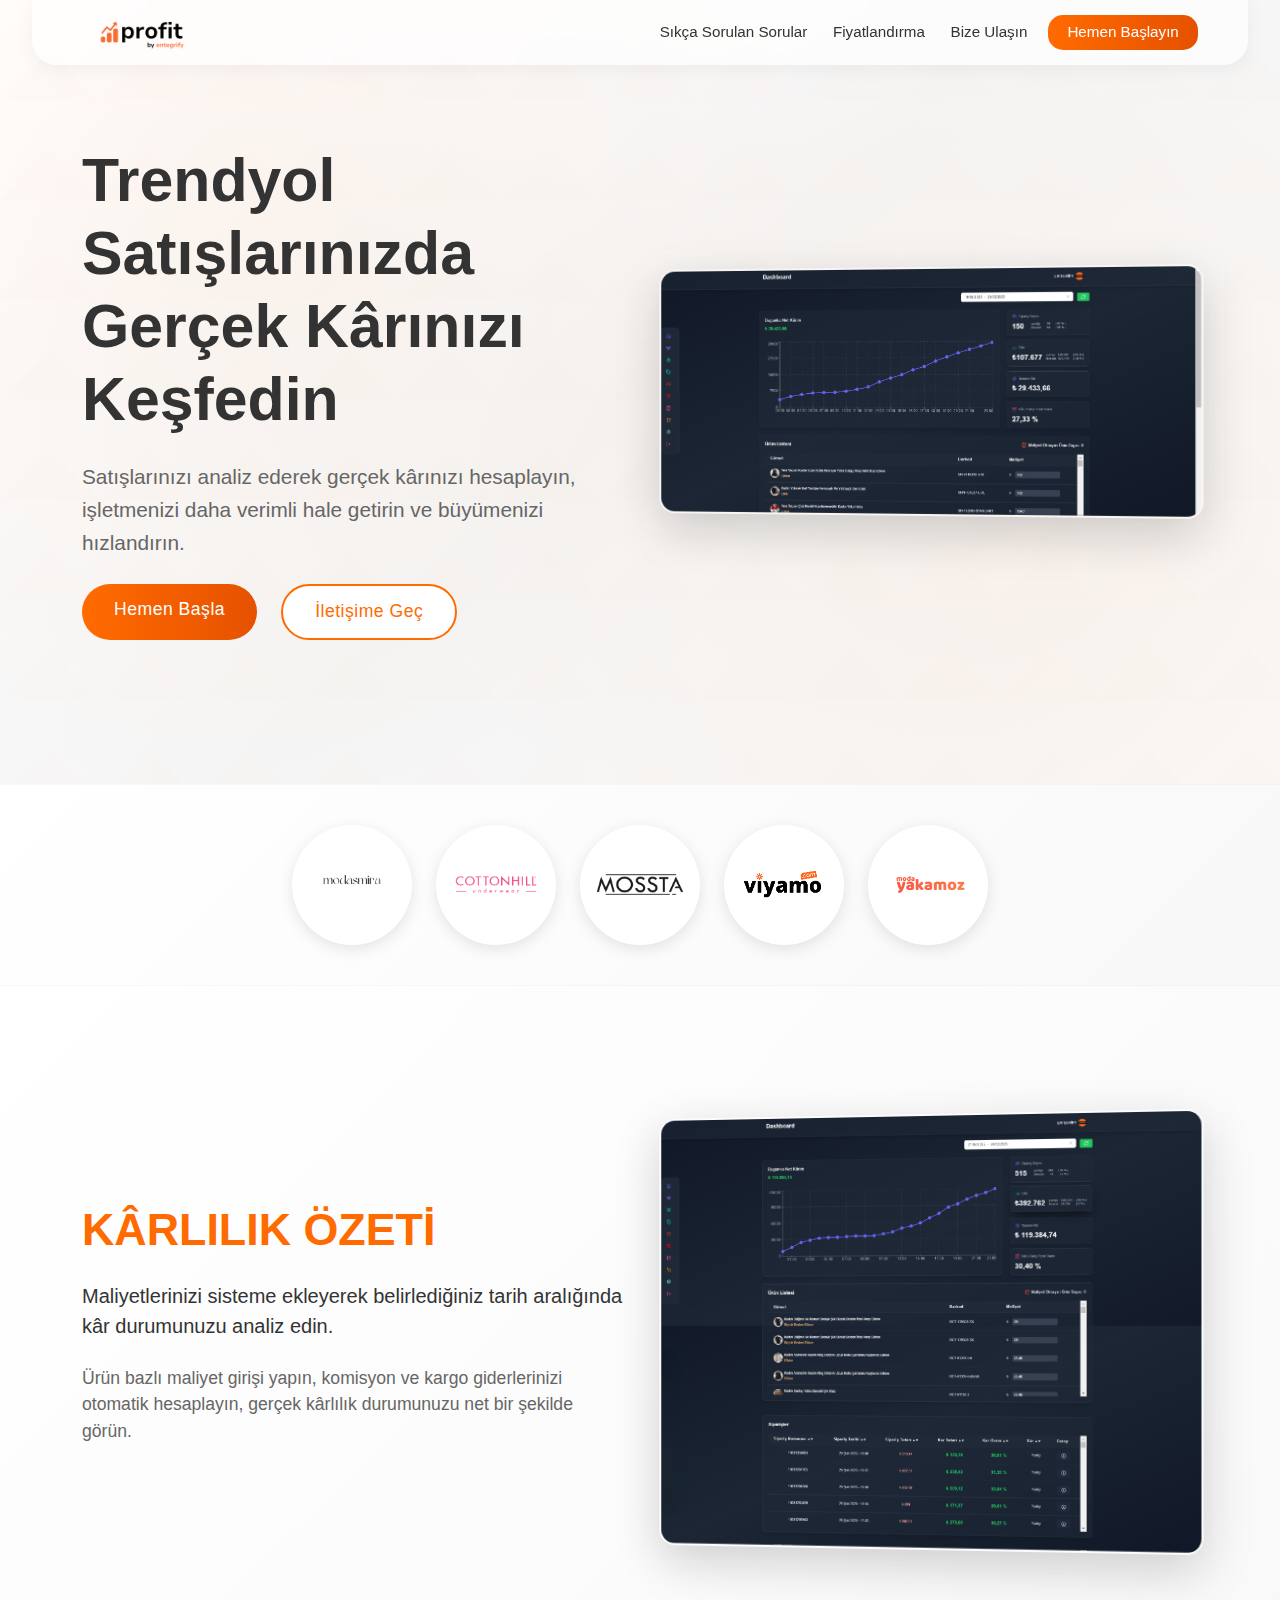
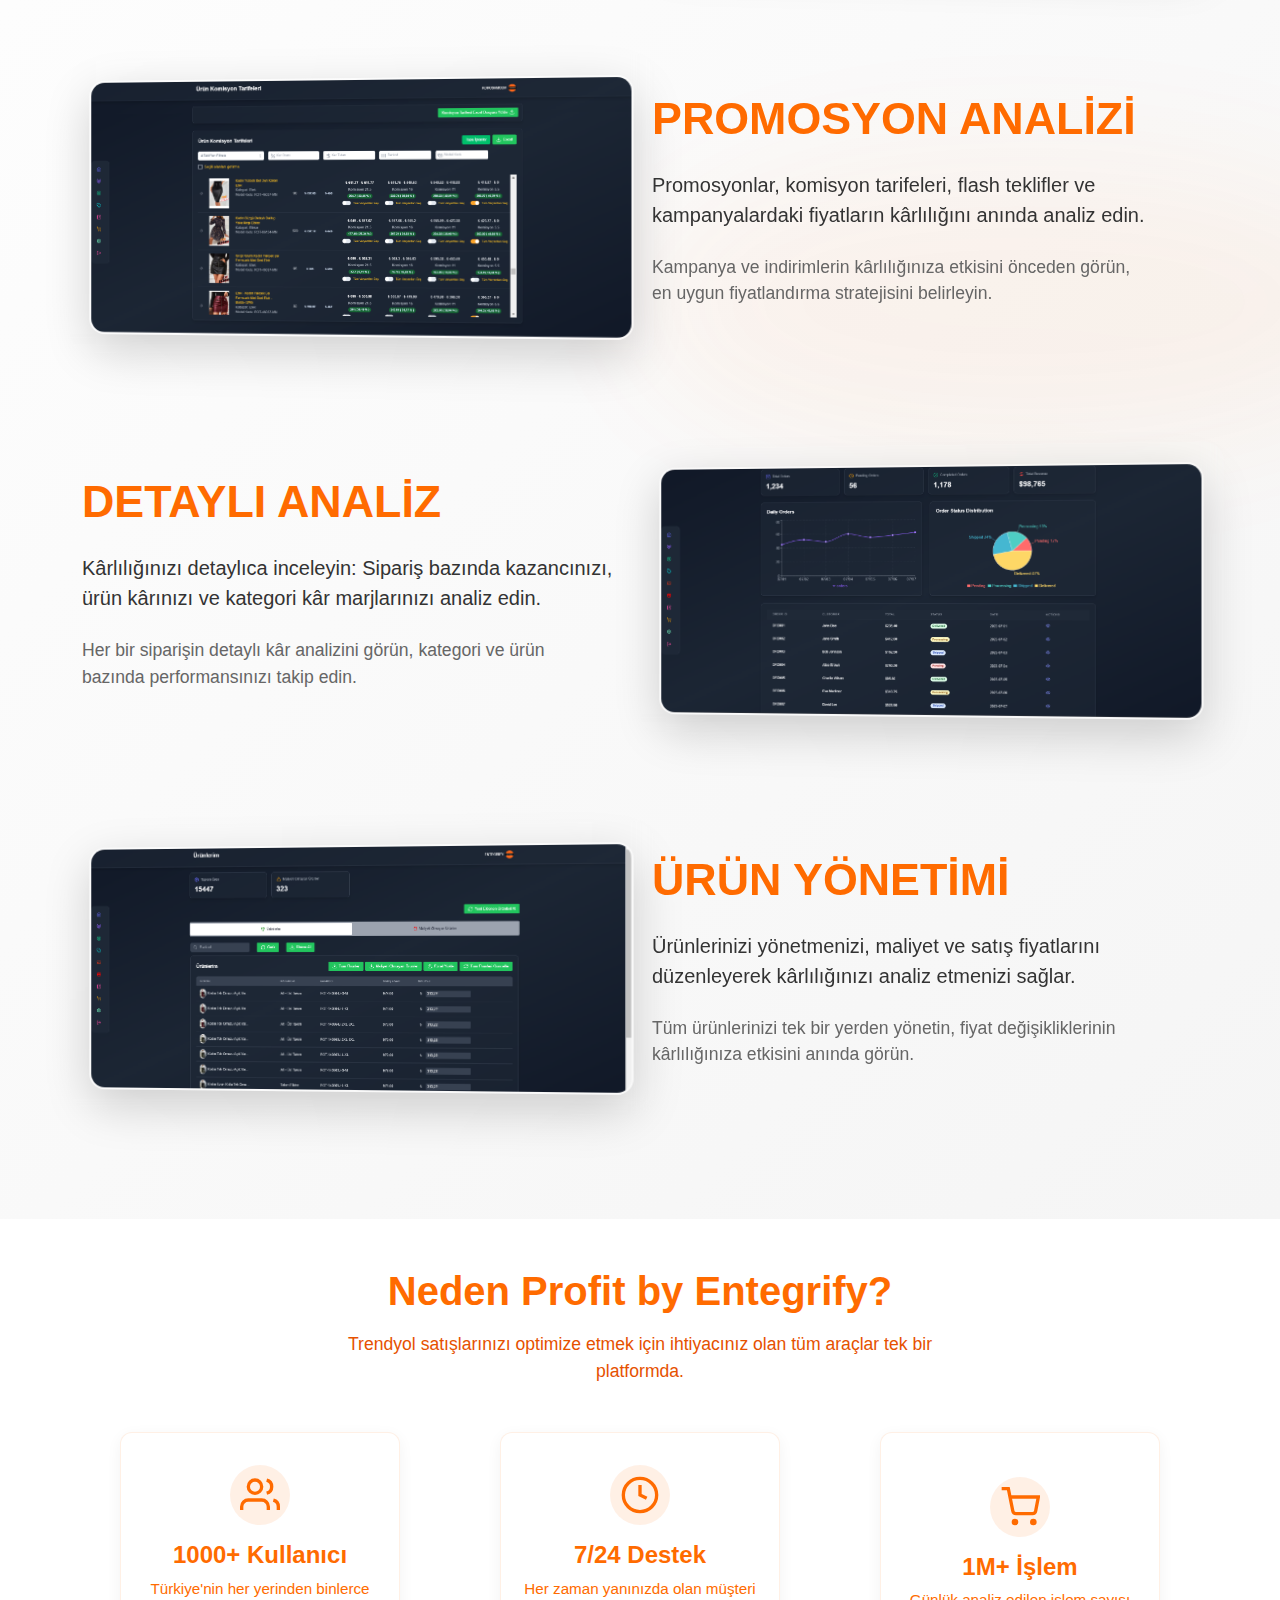
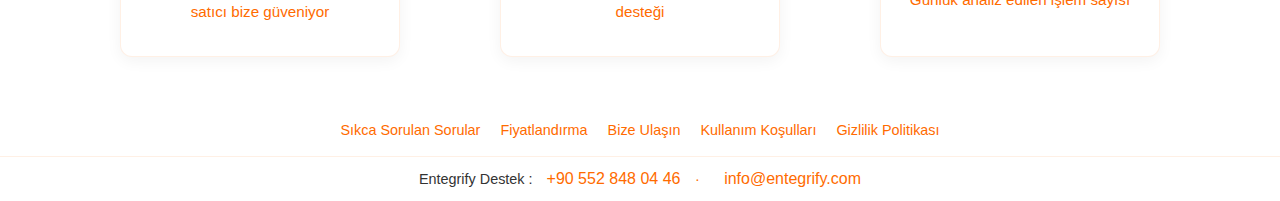
==== commit 963b9969: "Update index.html" ====
--- a/index.html
+++ b/index.html
@@ -79,7 +79,7 @@
         }
 
         .hero {
-            background: var(--primary);
+            background: linear-gradient(135deg, #ffffff, #f5f5f5, #fafafa);
             padding: 9rem 0;
             position: relative;
             overflow: hidden;
@@ -94,8 +94,8 @@
             right: 0;
             bottom: 0;
             background: 
-                radial-gradient(circle at 20% 30%, rgba(255, 255, 255, 0.2) 0%, transparent 50%),
-                radial-gradient(circle at 80% 70%, rgba(255, 255, 255, 0.15) 0%, transparent 50%);
+                radial-gradient(circle at 20% 30%, rgba(255, 107, 0, 0.05) 0%, transparent 50%),
+                radial-gradient(circle at 80% 70%, rgba(255, 107, 0, 0.05) 0%, transparent 50%);
             animation: shine 8s ease-in-out infinite;
             z-index: 0;
         }
@@ -108,10 +108,8 @@
             right: 0;
             bottom: 0;
             background: 
-                linear-gradient(45deg, rgba(255, 255, 255, 0.1) 25%, transparent 25%) -50px 0,
-                linear-gradient(-45deg, rgba(255, 255, 255, 0.1) 25%, transparent 25%) -50px 0,
-                linear-gradient(45deg, transparent 75%, rgba(255, 255, 255, 0.1) 75%),
-                linear-gradient(-45deg, transparent 75%, rgba(255, 255, 255, 0.1) 75%);
+                linear-gradient(45deg, rgba(255, 107, 0, 0.03) 25%, transparent 25%) -50px 0,
+                linear-gradient(-45deg, rgba(255, 107, 0, 0.03) 25%, transparent 25%) -50px 0;
             background-size: 100px 100px;
             animation: patternMove 20s linear infinite;
             z-index: 0;
@@ -348,17 +346,17 @@
             line-height: 1.2;
             margin-bottom: 2rem;
             font-weight: 800;
-            color: #FFFFFF;
-            text-shadow: 2px 2px 4px rgba(0, 0, 0, 0.1);
+            color: #333333;
+            text-shadow: none;
         }
 
         .hero .lead {
             font-size: 1.3rem;
             margin-bottom: 2.5rem;
-            color: rgba(255, 255, 255, 0.9);
+            color: #666666;
             line-height: 1.6;
             position: relative;
-            text-shadow: 1px 1px 2px rgba(0, 0, 0, 0.1);
+            text-shadow: none;
         }
 
         .dashboard-preview {
@@ -414,24 +412,20 @@
         }
 
         .hero .btn-primary {
+            background: linear-gradient(to right, var(--primary), var(--secondary));
+            color: #FFFFFF;
+            border: none;
+        }
+
+        .hero .btn-secondary {
             background: #FFFFFF;
-            color: var(--primary);
-            border: none;
-        }
-
-        .hero .btn-primary:hover {
-            background: #f8f9fa;
-            color: var(--secondary);
-        }
-
-        .hero .btn-secondary {
+            border: 2px solid var(--primary);
+            color: var(--primary);
+        }
+
+        .hero .btn-secondary:hover {
             background: var(--primary);
-            border: 2px solid #FFFFFF;
             color: #FFFFFF;
-        }
-
-        .hero .btn-secondary:hover {
-            background: var(--secondary);
             transform: translateY(-2px);
         }
 
@@ -441,8 +435,8 @@
 
         .feature-box {
             background: #ffffff;
-            border: 2px solid var(--primary);
-            box-shadow: 0 4px 15px rgba(255, 107, 0, 0.1);
+            border: 1px solid rgba(255, 107, 0, 0.1);
+            box-shadow: 0 4px 15px rgba(0, 0, 0, 0.05);
             border-radius: 12px;
             padding: 2rem 1.2rem;
             height: 100%;
@@ -457,8 +451,9 @@
 
         .feature-box:hover {
             transform: translateY(-5px);
-            background: #fff6f0;
-            box-shadow: 0 8px 25px rgba(255, 107, 0, 0.2);
+            background: linear-gradient(135deg, #ffffff, #fff8f5);
+            box-shadow: 0 8px 25px rgba(255, 107, 0, 0.1);
+            border: 1px solid rgba(255, 107, 0, 0.2);
         }
 
         .feature-icon {
@@ -497,24 +492,24 @@
         .features-title h2 {
             font-size: 2.5rem;
             margin-bottom: 1rem;
-            color: #ffffff;
-            text-shadow: 2px 2px 4px rgba(0, 0, 0, 0.1);
+            color: #333333;
+            text-shadow: none;
         }
 
         .features-title p {
             font-size: 1.1rem;
             max-width: 600px;
             margin: 0 auto;
-            color: rgba(255, 255, 255, 0.9);
+            color: #666666;
         }
 
         .brand-slider {
-            background: linear-gradient(to right, #fff6f0, #fff9f5, #fff6f0);
+            background: linear-gradient(135deg, #ffffff, #f8f8f8);
             padding: 2rem 0;
             position: relative;
             overflow: hidden;
-            border-top: 1px solid rgba(255, 107, 0, 0.1);
-            border-bottom: 1px solid rgba(255, 107, 0, 0.1);
+            border-top: 1px solid rgba(255, 107, 0, 0.05);
+            border-bottom: 1px solid rgba(255, 107, 0, 0.05);
         }
 
         .brand-scroll {
@@ -577,7 +572,7 @@
 
         .toolkit-section {
             padding: 8rem 0;
-            background-color: #fff6f0;
+            background: linear-gradient(135deg, #ffffff, #f5f5f5);
             position: relative;
             overflow: hidden;
         }
@@ -589,9 +584,9 @@
             transform: translateY(-50%);
             width: 60%;
             height: 300px;
-            background: linear-gradient(45deg, #ff6b00, #ff8533);
+            background: linear-gradient(45deg, rgba(255, 107, 0, 0.1), rgba(255, 133, 51, 0.1));
             filter: blur(60px);
-            opacity: 0.6;
+            opacity: 0.4;
             animation: waveFloat 8s ease-in-out infinite;
             border-radius: 50%;
         }
@@ -601,7 +596,7 @@
             position: absolute;
             width: 100%;
             height: 100%;
-            background: linear-gradient(-45deg, #4158D0, #C850C0);
+            background: linear-gradient(-45deg, rgba(255, 107, 0, 0.05), rgba(255, 133, 51, 0.05));
             filter: blur(60px);
             animation: waveFloat 8s ease-in-out infinite reverse;
             border-radius: 40%;
@@ -625,9 +620,10 @@
             font-size: 2.8rem;
             font-weight: 700;
             margin-bottom: 1.5rem;
-            background: linear-gradient(to right, #ff6b00, #ff8533);
-            -webkit-background-clip: text;
-            -webkit-text-fill-color: transparent;
+            color: var(--primary);
+            background: none;
+            -webkit-background-clip: unset;
+            -webkit-text-fill-color: unset;
         }
 
         .toolkit-description {
@@ -691,7 +687,7 @@
 
         .features-section {
             padding: 6rem 0;
-            background: linear-gradient(-45deg, #ff6b00, #ff8533, #ff9966, #ffcc00);
+            background: linear-gradient(135deg, #ffffff, #f5f5f5);
             position: relative;
         }
 
@@ -699,7 +695,7 @@
 
         /* Footer Styles */
         .top-footer {
-            background-color: transparent;
+            background-color: #ffffff;
             padding: 15px 0;
             text-align: center;
             border-bottom: 1px solid rgba(255, 107, 0, 0.1);
@@ -729,9 +725,9 @@
         }
         
         .melontik-support {
+            background-color: #ffffff;
+            padding: 10px 0;
             text-align: center;
-            padding: 10px 0;
-            background-color: transparent;
         }
         
         .melontik-support span {
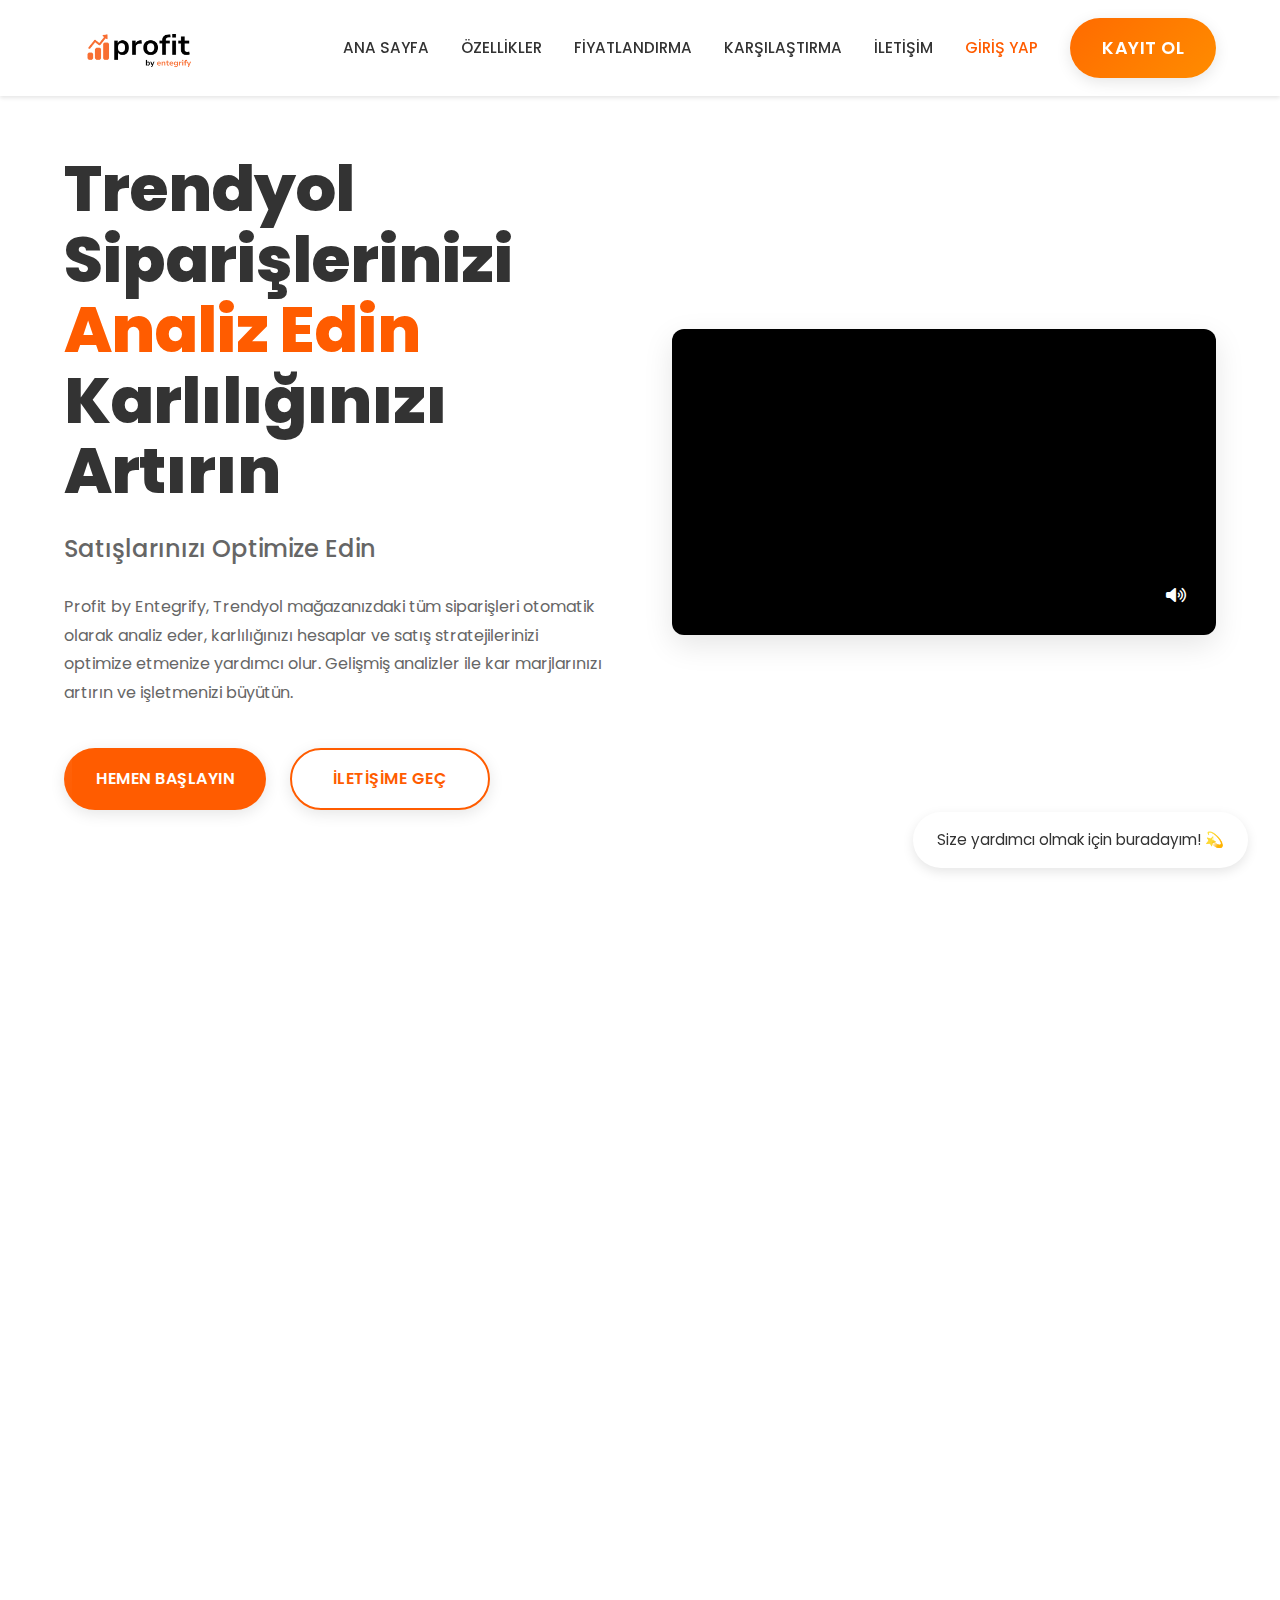
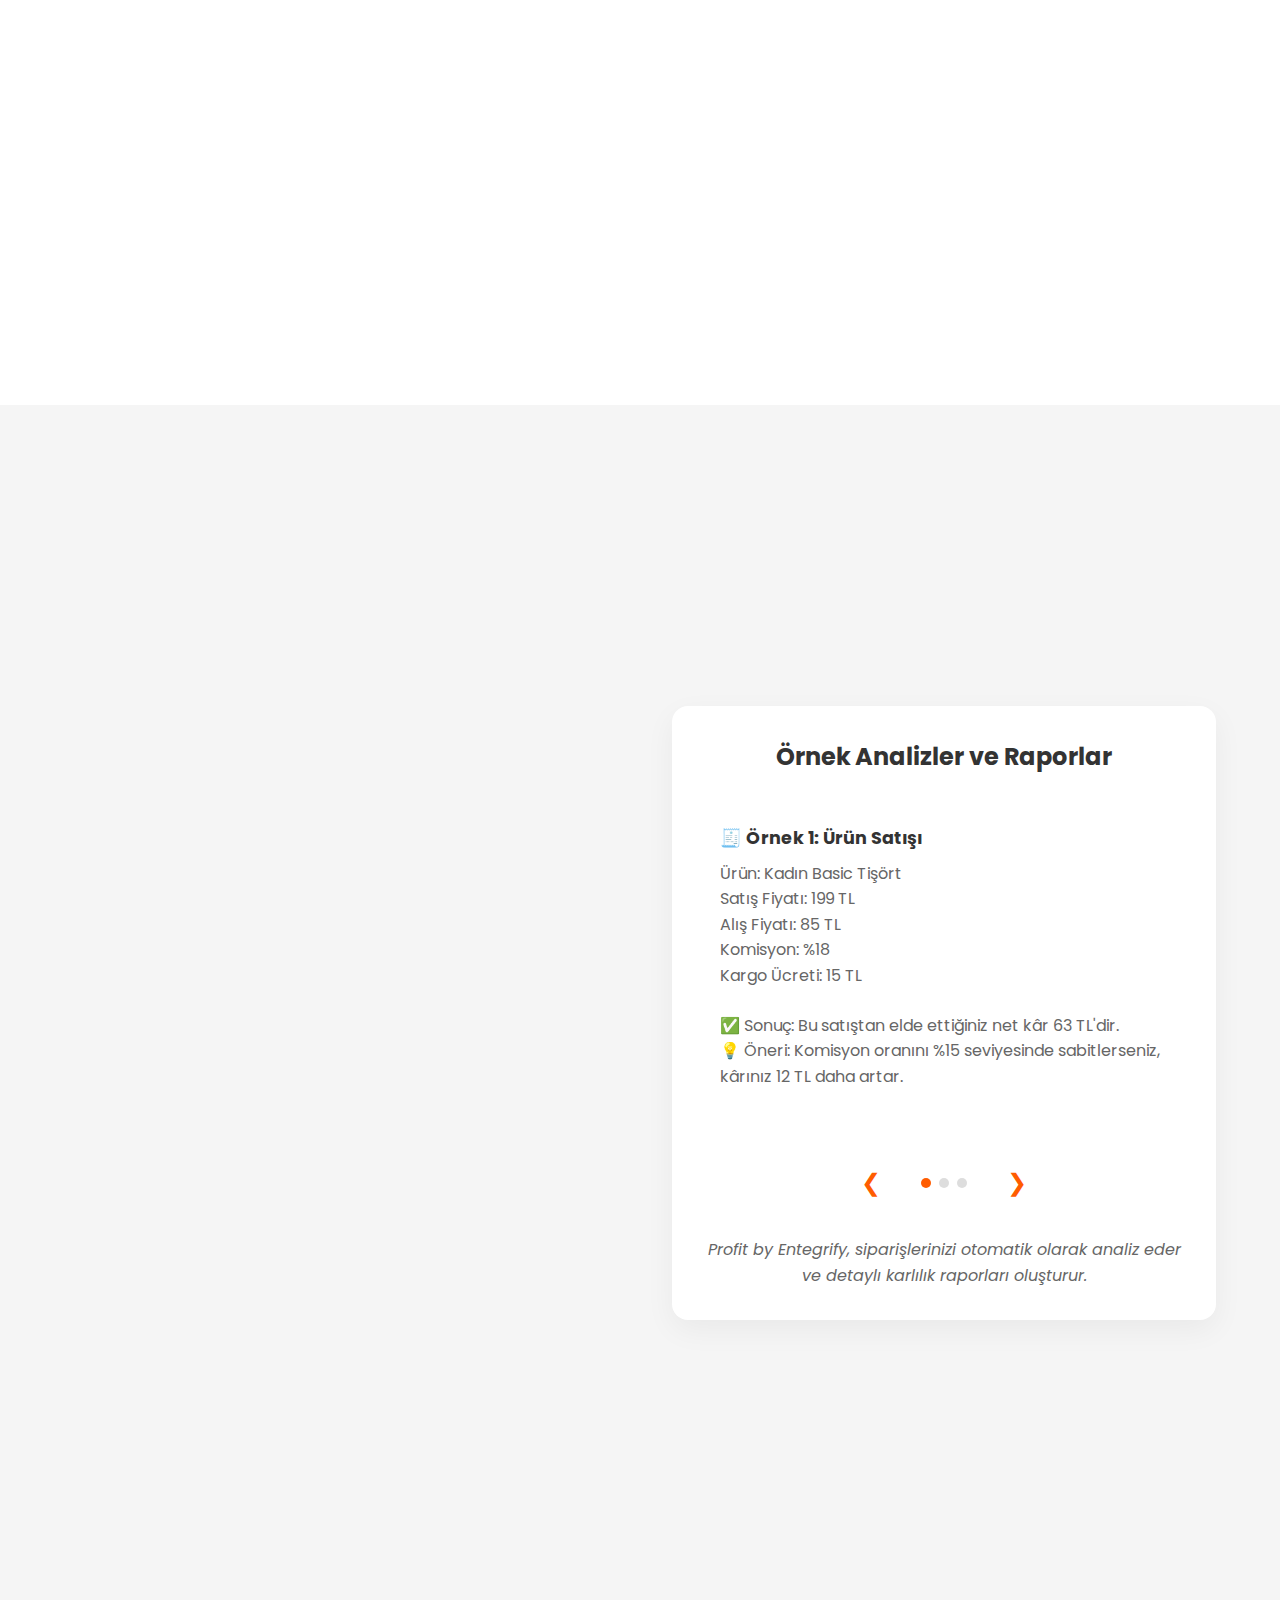
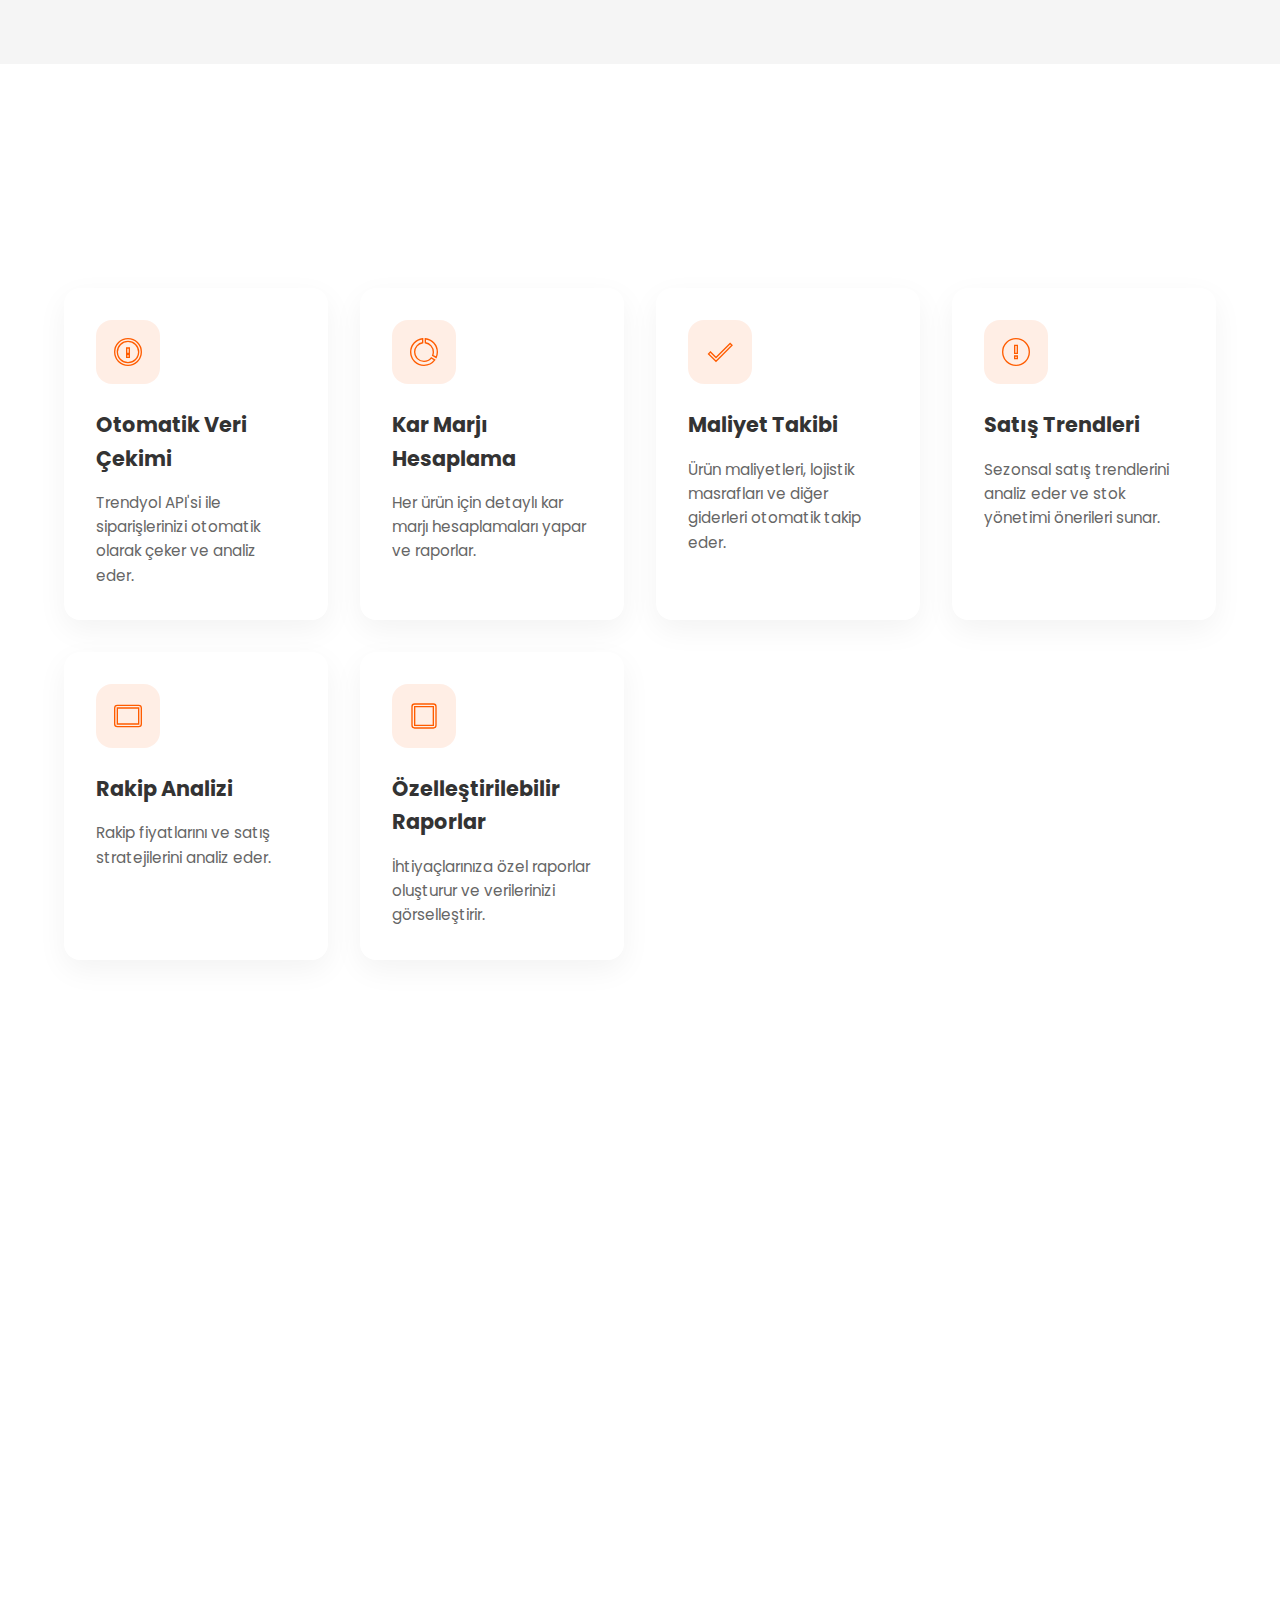
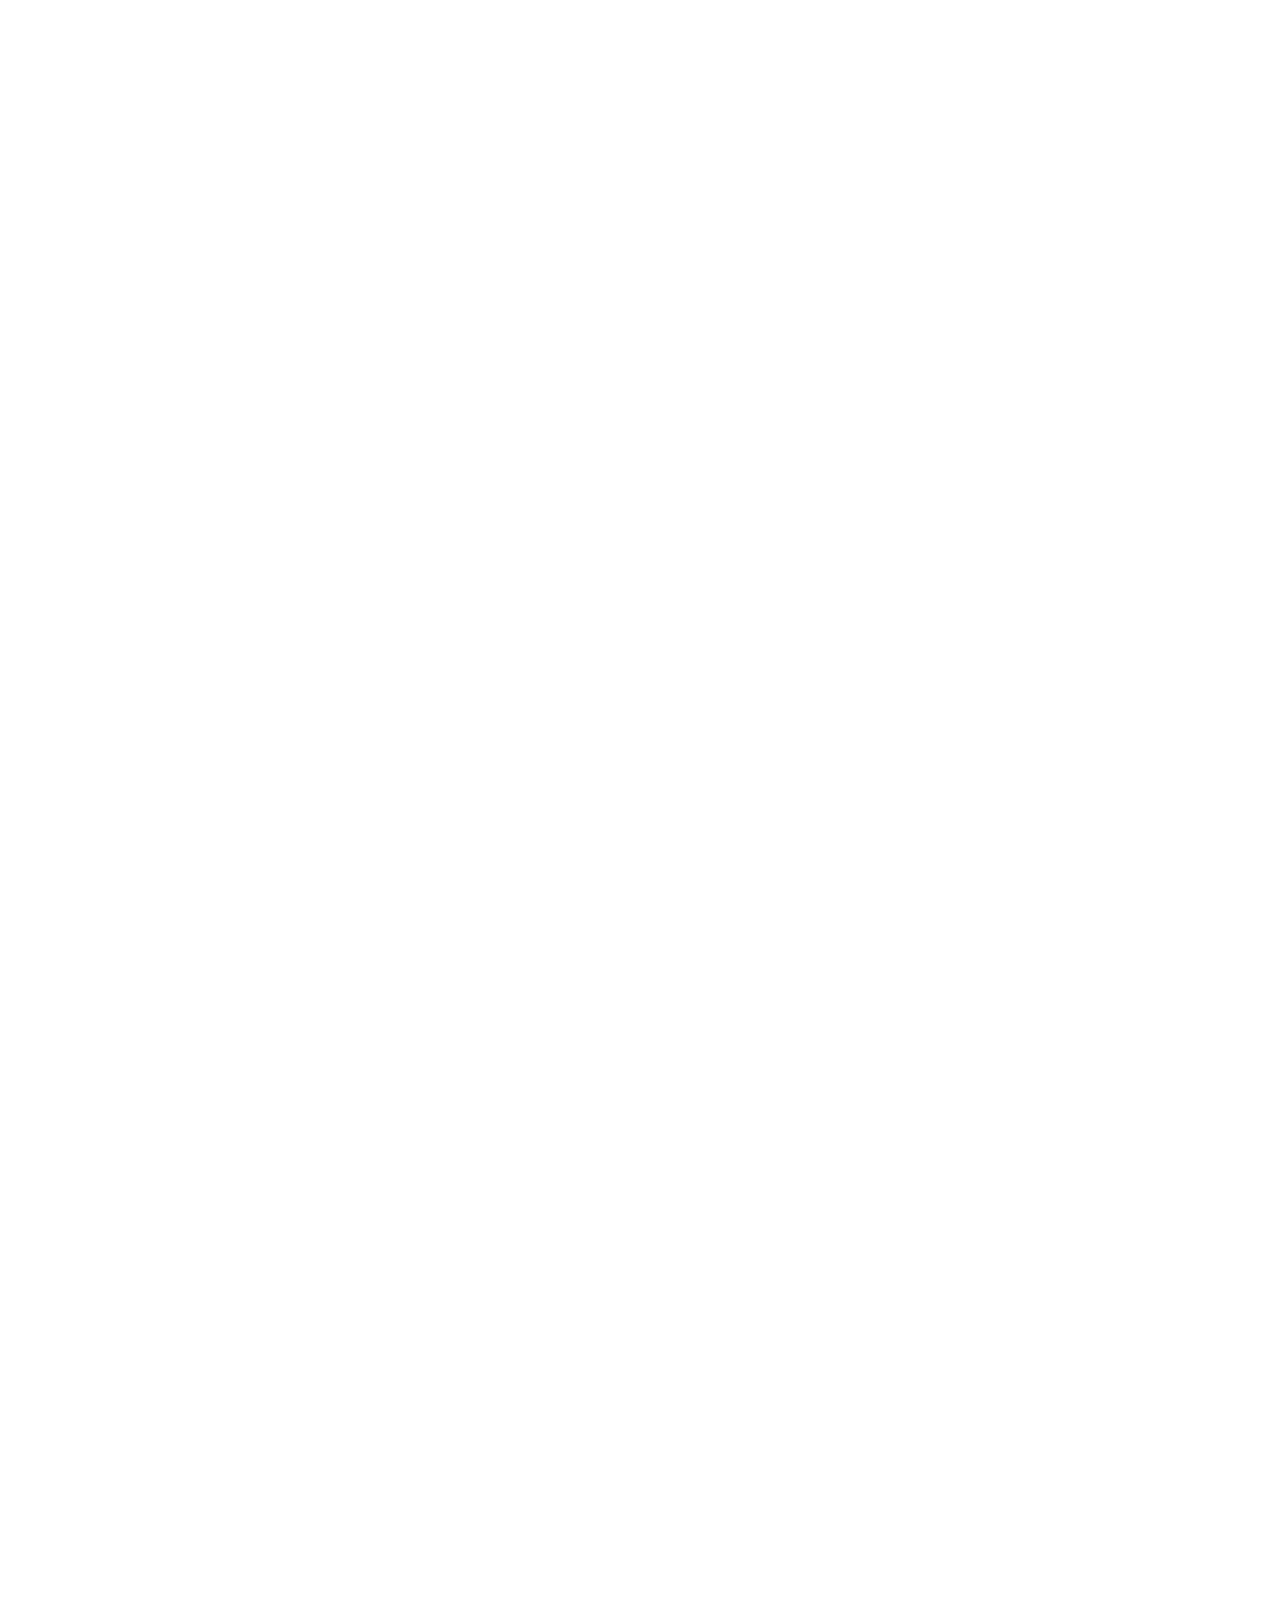
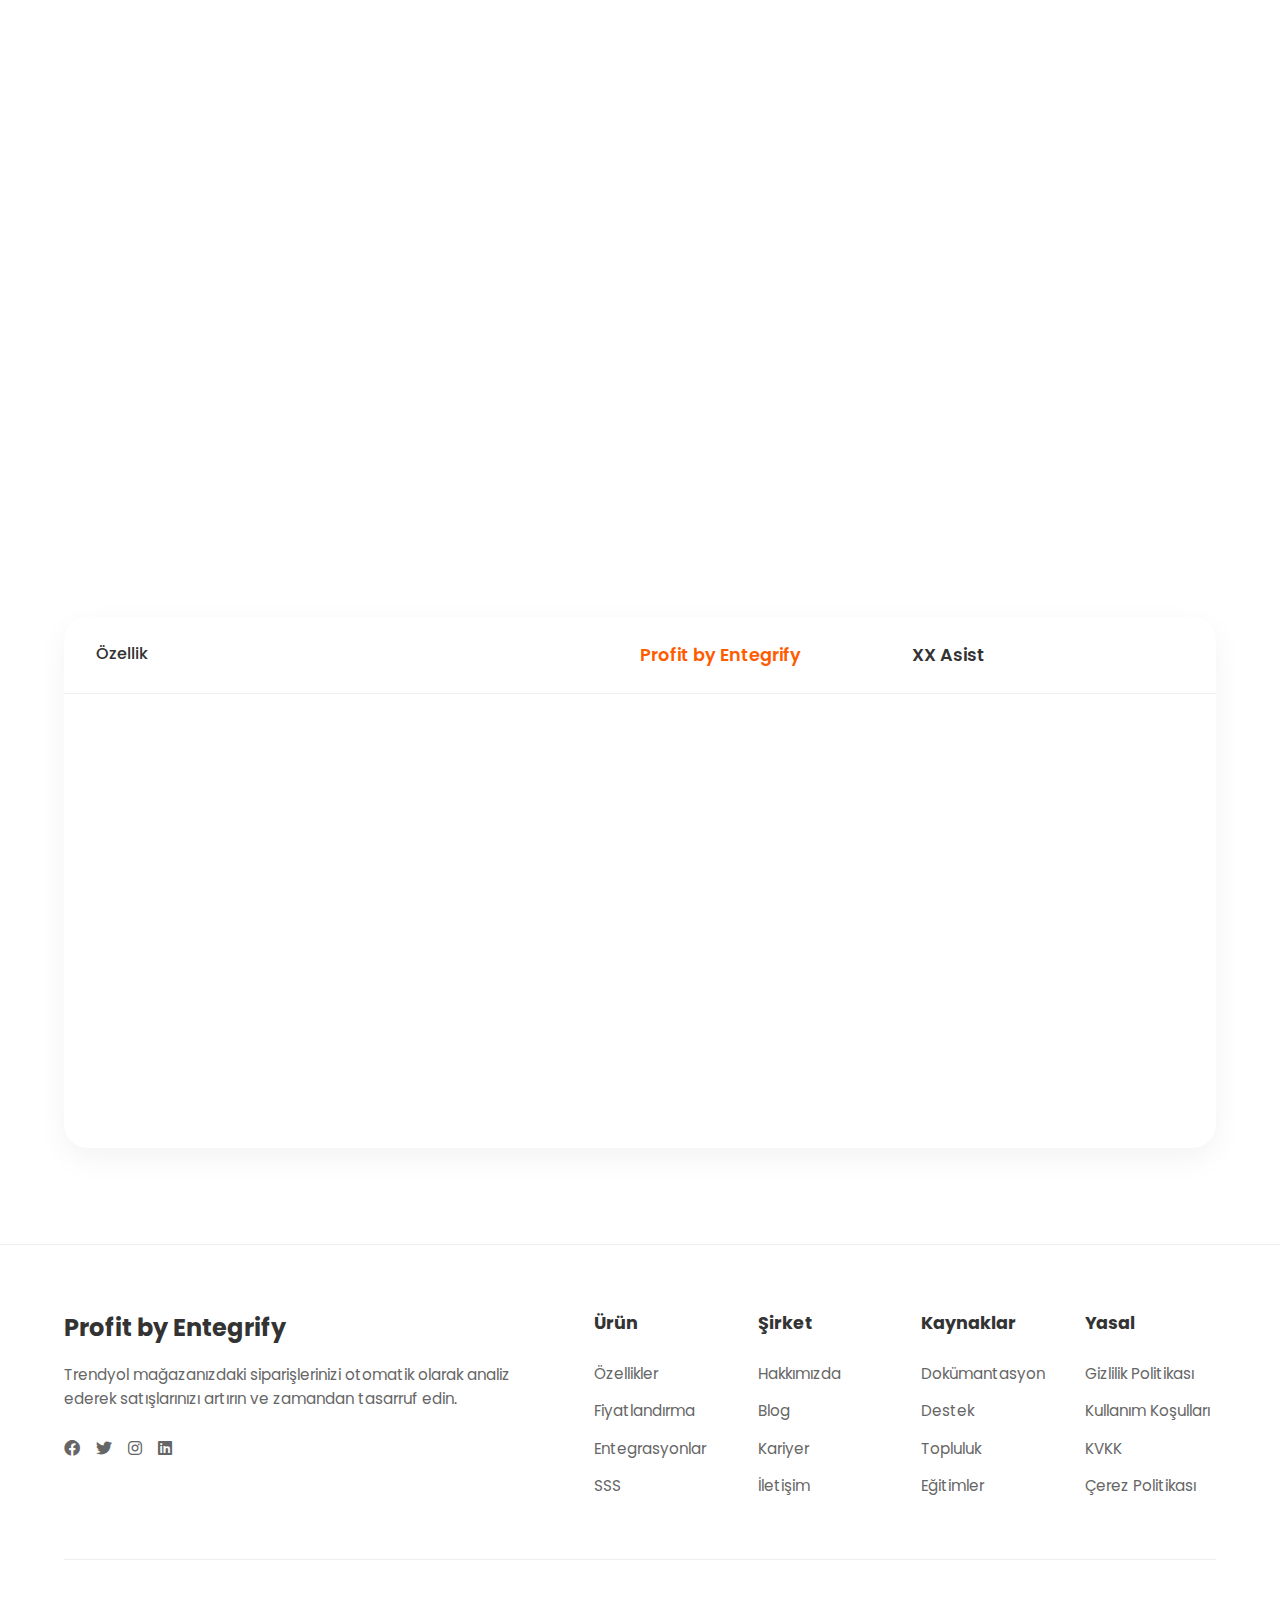
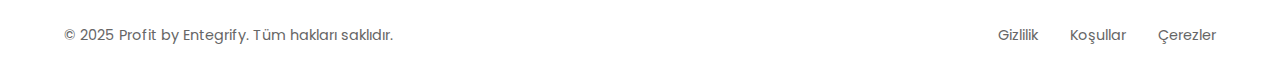
==== commit 29a8c60f: "Add files via upload" ====
--- a/index.html
+++ b/index.html
@@ -3,1013 +3,944 @@
 <head>
     <meta charset="UTF-8">
     <meta name="viewport" content="width=device-width, initial-scale=1.0">
-    <title>Trendyol Satışlarınızda Gerçek Kârınızı Keşfedin</title>
-    <link href="https://cdn.jsdelivr.net/npm/bootstrap@5.3.0/dist/css/bootstrap.min.css" rel="stylesheet">
+    <title>Profit by Entegrify - Trendyol Sipariş ve Karlılık Analiz Platformu</title>
+    <link rel="stylesheet" href="styles.css">
+    <link href="https://fonts.googleapis.com/css2?family=Inter:wght@400;500;600;700&display=swap" rel="stylesheet">
+    <link rel="stylesheet" href="https://cdnjs.cloudflare.com/ajax/libs/font-awesome/6.0.0/css/all.min.css">
+    <link href="https://fonts.googleapis.com/css2?family=Poppins:wght@400;500;600;700;800&display=swap" rel="stylesheet">
+</head>
+<body>
+    <header>
+        <nav>
+            <div class="logo">
+                <img src="assets/logo.png" alt="Profit by Entegrify Logo">
+            </div>
+            <button class="mobile-menu-btn">
+                <span></span>
+                <span></span>
+                <span></span>
+            </button>
+            <div class="nav-links">
+                <a href="#" class="nav-link">ANA SAYFA</a>
+                <a href="#how-it-works" class="nav-link">ÖZELLİKLER</a>
+                <a href="#pricing" class="nav-link">FİYATLANDIRMA</a>
+                <a href="#comparison" class="nav-link">KARŞILAŞTIRMA</a>
+                <a href="#" class="nav-link">İLETİŞİM</a>
+                <a href="https://profit.entegrify.com/login" class="nav-link highlight">GİRİŞ YAP</a>
+                <a href="https://profit.entegrify.com/login" class="nav-link btn-primary">KAYIT OL</a>
+            </div>
+        </nav>
+    </header>
+
+    <main>
+        <section class="hero">
+            <div class="hero-content">
+                <h1>
+                    Trendyol<br>
+                    Siparişlerinizi<br>
+                    <span class="highlight">Analiz Edin</span><br>
+                    Karlılığınızı Artırın
+                </h1>
+                <p class="subtitle">Satışlarınızı Optimize Edin</p>
+                <p class="description">
+                    Profit by Entegrify, Trendyol mağazanızdaki tüm siparişleri otomatik olarak analiz eder, karlılığınızı hesaplar ve satış stratejilerinizi optimize etmenize yardımcı olur. Gelişmiş analizler ile kar marjlarınızı artırın ve işletmenizi büyütün.
+                </p>
+                <div class="cta-buttons">
+                    <a href="#" class="btn-primary">HEMEN BAŞLAYIN</a>
+                    <a href="https://wa.me/905528480446" class="btn-secondary">İLETİŞİME GEÇ</a>
+                </div>
+            </div>
+            <div class="hero-image">
+                <div class="video-container">
+                    <video src="assets/dashbord.mp4" autoplay loop></video>
+                    <div class="video-overlay">
+                        <div class="video-controls">
+                            <button class="play-pause-btn">
+                                <i class="fas fa-pause"></i>
+                            </button>
+                        </div>
+                    </div>
+                    <div class="volume-control">
+                        <button class="volume-btn">
+                            <i class="fas fa-volume-up"></i>
+                        </button>
+                    </div>
+                </div>
+            </div>
+        </section>
+    </main>
+
+    <section class="why-trendasist">
+        <div class="section-header">
+            <h2>Neden Profit by Entegrify 🚀</h2>
+            <p class="section-description">
+                E-ticaret operasyonlarınızı optimize edin, kar marjlarınızı artırın ve büyüme stratejilerinizi veriye dayalı olarak belirleyin
+            </p>
+        </div>
+
+        <div class="features-container">
+            <!-- İlk özellikler seti -->
+            <div class="features">
+                <div class="feature-card">
+                    <div class="feature-icon">✨</div>
+                    <h3>Otomatik Sipariş Analizi</h3>
+                    <p>
+                        Tüm Trendyol siparişlerinizi otomatik olarak analiz eder, ürün bazlı karlılık hesaplamaları yapar ve detaylı raporlar sunar.
+                    </p>
+                </div>
+
+                <div class="feature-card">
+                    <div class="feature-icon">⚡</div>
+                    <h3>Kar Marjı Optimizasyonu</h3>
+                    <p>
+                        Ürün bazlı kar marjlarınızı analiz eder ve fiyatlandırma stratejilerinizi optimize etmenize yardımcı olur.
+                    </p>
+                </div>
+
+                <div class="feature-card">
+                    <div class="feature-icon">📈</div>
+                    <h3>Satış Trendleri</h3>
+                    <p>
+                        Satış trendlerini analiz eder, sezonsal değişimleri tespit eder ve stok yönetiminizi optimize etmenize yardımcı olur.
+                    </p>
+                </div>
+            </div>
+
+            <!-- İkinci özellikler seti -->
+            <div class="features">
+                <div class="feature-card">
+                    <div class="feature-icon">💰</div>
+                    <h3>Maliyet Analizi</h3>
+                    <p>
+                        Ürün maliyetlerinizi, lojistik masraflarınızı ve diğer operasyonel giderlerinizi detaylı olarak analiz eder.
+                    </p>
+                </div>
+
+                <div class="feature-card">
+                    <div class="feature-icon">😊</div>
+                    <h3>Rakip Analizi</h3>
+                    <p>
+                        Rakip fiyatlarını ve satış stratejilerini analiz eder, rekabet avantajı elde etmenize yardımcı olur.
+                    </p>
+                </div>
+
+                <div class="feature-card">
+                    <div class="feature-icon">✅</div>
+                    <h3>Özelleştirilebilir Raporlar</h3>
+                    <p>
+                        İhtiyaçlarınıza özel raporlar oluşturur ve verilerinizi istediğiniz formatta görüntülemenizi sağlar.
+                    </p>
+                </div>
+            </div>
+        </div>
+    </section>
+
+    <section id="how-it-works" class="how-it-works">
+        <div class="section-header">
+            <h2>Profit by Entegrify Nasıl Çalışır?</h2>
+            <p class="section-description">
+                Profit by Entegrify, Trendyol API'si üzerinden siparişlerinizi otomatik olarak çeker, detaylı analizler yapar ve karlılık raporları oluşturur.
+            </p>
+        </div>
+
+        <div class="working-principle">
+            <div class="steps">
+                <div class="step">
+                    <div class="step-number">1</div>
+                    <h3>Siparişler Otomatik Çekilir</h3>
+                    <p>Trendyol API'si üzerinden tüm siparişleriniz otomatik olarak sistemimize aktarılır.</p>
+                </div>
+
+                <div class="step">
+                    <div class="step-number">2</div>
+                    <h3>Maliyet ve Fiyat Analizi</h3>
+                    <p>Her ürün için maliyet, satış fiyatı ve kar marjı hesaplanır.</p>
+                </div>
+
+                <div class="step">
+                    <div class="step-number">3</div>
+                    <h3>Detaylı Raporlama</h3>
+                    <p>Ürün, kategori ve zaman bazlı detaylı karlılık raporları oluşturulur.</p>
+                </div>
+
+                <div class="step">
+                    <div class="step-number">4</div>
+                    <h3>Optimizasyon Önerileri</h3>
+                    <p>Sistem, kar marjlarınızı artırmak için öneriler sunar.</p>
+                </div>
+
+                <div class="step">
+                    <div class="step-number">5</div>
+                    <h3>Performans Takibi</h3>
+                    <p>Tüm metrikler dashboard'unuzda görüntülenir ve analiz edilir.</p>
+                </div>
+            </div>
+
+            <div class="example-qa">
+                <h3>Örnek Analizler ve Raporlar</h3>
+                <div class="qa-slider">
+                    <div class="qa-card active">
+                        <div class="question">
+                            <h4>🧾 Örnek 1: Ürün Satışı</h4>
+                            <p>
+                                Ürün: Kadın Basic Tişört<br>
+                                Satış Fiyatı: 199 TL<br>
+                                Alış Fiyatı: 85 TL<br>
+                                Komisyon: %18<br>
+                                Kargo Ücreti: 15 TL
+                            </p>
+                        </div>
+                        <div class="answer">
+                            <p>
+                                ✅ Sonuç: Bu satıştan elde ettiğiniz net kâr 63 TL'dir.<br>
+                                💡 Öneri: Komisyon oranını %15 seviyesinde sabitlerseniz, kârınız 12 TL daha artar.
+                            </p>
+                        </div>
+                    </div>
+
+                    <div class="qa-card">
+                        <div class="question">
+                            <h4>⚡ Örnek 2: Flash Teklif Durumu</h4>
+                            <p>
+                                Ürün: Erkek Spor Ayakkabı<br>
+                                Normal Satış Fiyatı: 899 TL<br>
+                                Flash Teklif Fiyatı: 699 TL<br>
+                                Beklenen Satış Artışı: %150<br>
+                                Kampanya Komisyonu: %20
+                            </p>
+                        </div>
+                        <div class="answer">
+                            <p>
+                                ❓Soru: Bu fiyatla zarar eder miyim?<br>
+                                🧠 Sistem Hesabı:<br><br>
+                                Kâr marjınız bu fiyatla %22 azalır.<br>
+                                Bu fiyatla satış yaparsanız 45 TL kâr edersiniz.<br>
+                                🔍 Karar: Eğer adet bazlı satışınız artarsa toplamda 450 TL daha fazla kâr edebilirsiniz.
+                            </p>
+                        </div>
+                    </div>
+
+                    <div class="qa-card">
+                        <div class="question">
+                            <h4>📉 Örnek 3: Kampanyalı Ürün Analizi</h4>
+                            <p>
+                                Ürün: Çocuk Eşofman Takımı<br>
+                                Kampanya Fiyatı: 299 TL<br>
+                                Normal Satış Fiyatı: 399 TL<br>
+                                Aylık Satış Adedi: 50<br>
+                                Kampanya Sonrası Satış Artışı: %200
+                            </p>
+                        </div>
+                        <div class="answer">
+                            <p>
+                                📊 Sonuç: Kampanya sayesinde aylık net kârınız 4500 TL oldu.<br>
+                                ⚠️ Uyarı: Kampanyaya katıldığınızda bazı giderler (kargo + komisyon) arttı, ancak satış adedi yüksek olduğu için toplam kazancınız yükseldi.
+                            </p>
+                        </div>
+                    </div>
+                </div>
+                <div class="slider-nav">
+                    <button class="prev">&#10094;</button>
+                    <div class="dots">
+                        <span class="dot active"></span>
+                        <span class="dot"></span>
+                        <span class="dot"></span>
+                    </div>
+                    <button class="next">&#10095;</button>
+                </div>
+                <p class="slider-caption">Profit by Entegrify, siparişlerinizi otomatik olarak analiz eder ve detaylı karlılık raporları oluşturur.</p>
+            </div>
+        </div>
+    </section>
+
+    <section class="features-detailed">
+        <div class="section-header">
+            <h2>Profit by Entegrify'in Özellikleri</h2>
+        </div>
+
+        <div class="features-grid">
+            <div class="feature-detailed-card">
+                <div class="feature-icon">
+                    <svg viewBox="0 0 24 24" fill="none" stroke="currentColor" width="32" height="32">
+                        <path d="M12 2C6.48 2 2 6.48 2 12s4.48 10 10 10 10-4.48 10-10S17.52 2 12 2zm0 18c-4.41 0-8-3.59-8-8s3.59-8 8-8 8 3.59 8 8-3.59 8-8 8zm-1-11h2v4h-2zm0 5h2v2h-2z"/>
+                    </svg>
+                </div>
+                <h3>Otomatik Veri Çekimi</h3>
+                <p>Trendyol API'si ile siparişlerinizi otomatik olarak çeker ve analiz eder.</p>
+            </div>
+
+            <div class="feature-detailed-card">
+                <div class="feature-icon">
+                    <svg viewBox="0 0 24 24" fill="none" stroke="currentColor" width="32" height="32">
+                        <path d="M13 2.05v3.03c3.39.49 6 3.39 6 6.92 0 .9-.18 1.75-.5 2.54l2.6 1.53c.56-1.24.9-2.62.9-4.07 0-5.18-3.95-9.45-9-9.95zM12 19c-3.87 0-7-3.13-7-7 0-3.53 2.61-6.43 6-6.92V2.05c-5.06.5-9 4.76-9 9.95 0 5.52 4.47 10 9.99 10 3.31 0 6.24-1.61 8.06-4.09l-2.6-1.53C16.17 17.98 14.21 19 12 19z"/>
+                    </svg>
+                </div>
+                <h3>Kar Marjı Hesaplama</h3>
+                <p>Her ürün için detaylı kar marjı hesaplamaları yapar ve raporlar.</p>
+            </div>
+
+            <div class="feature-detailed-card">
+                <div class="feature-icon">
+                    <svg viewBox="0 0 24 24" fill="none" stroke="currentColor" width="32" height="32">
+                        <path d="M9 16.17L4.83 12l-1.42 1.41L9 19 21 7l-1.41-1.41L9 16.17z"/>
+                    </svg>
+                </div>
+                <h3>Maliyet Takibi</h3>
+                <p>Ürün maliyetleri, lojistik masrafları ve diğer giderleri otomatik takip eder.</p>
+            </div>
+
+            <div class="feature-detailed-card">
+                <div class="feature-icon">
+                    <svg viewBox="0 0 24 24" fill="none" stroke="currentColor" width="32" height="32">
+                        <path d="M12 2C6.48 2 2 6.48 2 12s4.48 10 10 10 10-4.48 10-10S17.52 2 12 2zm1 15h-2v-2h2v2zm0-4h-2V7h2v6z"/>
+                    </svg>
+                </div>
+                <h3>Satış Trendleri</h3>
+                <p>Sezonsal satış trendlerini analiz eder ve stok yönetimi önerileri sunar.</p>
+            </div>
+
+            <div class="feature-detailed-card">
+                <div class="feature-icon">
+                    <svg viewBox="0 0 24 24" fill="none" stroke="currentColor" width="32" height="32">
+                        <path d="M20 4H4c-1.1 0-2 .9-2 2v12c0 1.1.9 2 2 2h16c1.1 0 2-.9 2-2V6c0-1.1-.9-2-2-2zm0 14H4V6h16v12z"/>
+                    </svg>
+                </div>
+                <h3>Rakip Analizi</h3>
+                <p>Rakip fiyatlarını ve satış stratejilerini analiz eder.</p>
+            </div>
+
+            <div class="feature-detailed-card">
+                <div class="feature-icon">
+                    <svg viewBox="0 0 24 24" fill="none" stroke="currentColor" width="32" height="32">
+                        <path d="M19 3H5c-1.1 0-2 .9-2 2v14c0 1.1.9 2 2 2h14c1.1 0 2-.9 2-2V5c0-1.1-.9-2-2-2zm0 16H5V5h14v14z"/>
+                    </svg>
+                </div>
+                <h3>Özelleştirilebilir Raporlar</h3>
+                <p>İhtiyaçlarınıza özel raporlar oluşturur ve verilerinizi görselleştirir.</p>
+            </div>
+        </div>
+    </section>
+
+    <section class="panel-preview">
+        <div class="section-header">
+            <h2>Profit by Entegrify Paneli</h2>
+            <p class="section-description">
+                Kullanıcı dostu arayüzümüz ile tüm siparişlerinizi ve karlılık analizlerinizi kolayca yönetin.
+            </p>
+        </div>
+
+        <div class="panel-grid">
+            <div class="panel-card">
+                <div class="panel-image">
+                    <img src="assets/dashbord.png" alt="Profit by Entegrify Dashboard" loading="lazy">
+                </div>
+                <div class="panel-content">
+                    <div class="panel-icon">
+                        <svg viewBox="0 0 24 24" width="24" height="24" fill="none" stroke="currentColor">
+                            <path d="M3 13h8V3H3v10zm0 8h8v-6H3v6zm10 0h8V11h-8v10zm0-18v6h8V3h-8z"/>
+                        </svg>
+                    </div>
+                    <h3>Dashboard</h3>
+                    <p>Genel karlılık durumunuzu ve önemli metrikleri tek bir ekranda görüntüleyin.</p>
+                </div>
+            </div>
+
+            <div class="panel-card">
+                <div class="panel-image">
+                    <img src="assets/feature-2.png" alt="Profit by Entegrify Promosyon Analizi" loading="lazy">
+                </div>
+                <div class="panel-content">
+                    <div class="panel-icon">
+                        <svg viewBox="0 0 24 24" width="24" height="24" fill="none" stroke="currentColor">
+                            <path d="M12 2C6.48 2 2 6.48 2 12s4.48 10 10 10 10-4.48 10-10S17.52 2 12 2zm-2 15l-5-5 1.41-1.41L10 14.17l7.59-7.59L19 8l-9 9z"/>
+                        </svg>
+                    </div>
+                    <h3>Promosyon Analizi</h3>
+                    <p>Promosyon ve kampanyalarınızın performansını analiz edin ve karlılığınızı artırın.</p>
+                </div>
+            </div>
+
+            <div class="panel-card">
+                <div class="panel-image">
+                    <img src="assets/orders.png" alt="Profit by Entegrify Siparişler" loading="lazy">
+                </div>
+                <div class="panel-content">
+                    <div class="panel-icon">
+                        <svg viewBox="0 0 24 24" width="24" height="24" fill="none" stroke="currentColor">
+                            <path d="M21 6h-2v9H6v2c0 .55.45 1 1 1h11l4 4V7c0-.55-.45-1-1-1zm-4 6V3c0-.55-.45-1-1-1H3c-.55 0-1 .45-1 1v14l4-4h10c.55 0 1-.45 1-1z"/>
+                        </svg>
+                    </div>
+                    <h3>Siparişler</h3>
+                    <p>Tüm siparişlerinizi görüntüleyin, filtreleme yapın ve analiz edin.</p>
+                </div>
+            </div>
+
+            <div class="panel-card">
+                <div class="panel-image">
+                    <img src="assets/prdct.png" alt="Profit by Entegrify Ürün Yönetimi" loading="lazy">
+                </div>
+                <div class="panel-content">
+                    <div class="panel-icon">
+                        <svg viewBox="0 0 24 24" width="24" height="24" fill="none" stroke="currentColor">
+                            <path d="M7 18c-1.1 0-1.99.9-1.99 2S5.9 22 7 22s2-.9 2-2-.9-2-2-2zM1 2v2h2l3.6 7.59-1.35 2.45c-.16.28-.25.61-.25.96 0 1.1.9 2 2 2h12v-2H7.42c-.14 0-.25-.11-.25-.25l.03-.12.9-1.63h7.45c.75 0 1.41-.41 1.75-1.03l3.58-6.49c.08-.14.12-.31.12-.48 0-.55-.45-1-1-1H5.21l-.94-2H1zm16 16c-1.1 0-1.99.9-1.99 2s.89 2 1.99 2 2-.9 2-2-.9-2-2-2z"/>
+                        </svg>
+                    </div>
+                    <h3>Ürün Yönetimi</h3>
+                    <p>Ürünlerinizi yönetmenizi, maliyet ve satış fiyatlarını düzenleyerek kârlılığınızı analiz etmenizi sağlar.</p>
+                </div>
+            </div>
+        </div>
+    </section>
+
+    <section id="pricing" class="pricing">
+        <div class="section-header">
+            <h2>Fiyatlandırma Planları</h2>
+            <p class="section-description">İhtiyacınıza uygun fiyatlandırma planlarında Profit by Entegrify'i hemen kullanmaya başlayın.</p>
+        </div>
+
+        <div class="pricing-grid">
+            <div class="pricing-card pro">
+                <div class="pricing-header">
+                    <h3>Pro Paket / Yıllık</h3>
+                    <div class="price">
+                        <span class="amount">₺750</span>
+                        <span class="currency">/ay</span>
+                    </div>
+                </div>
+                <ul class="features-list">
+                    <li>Kampanya kârlılık analizleri</li>
+                    <li>Kâr marjı listesi</li>
+                    <li>Fiyat oluşturma motoru</li>
+                    <li>Uyarı bildirimleri</li>
+                    <li>Yeni eklenecek birçok ekstra özelliğe sınırsız erişim</li>
+                    <li>Yıllık satın alımlarda 2 ay hediye!</li>
+                </ul>
+                <a href="#" class="btn-primary">İLETİŞİME GEÇ</a>
+            </div>
+        </div>
+    </section>
+
+    <section id="comparison" class="comparison">
+        <div class="section-header">
+            <h2>Neden <span class="highlight">Profit by Entegrify</span>?</h2>
+            <p class="section-description">Rakiplerimizle karşılaştırıldığında sunduğumuz avantajlar</p>
+        </div>
+        
+        <div class="comparison-table">
+            <div class="table-header">
+                <div class="feature-col">Özellik</div>
+                <div class="trendasist-col">Profit by Entegrify</div>
+                <div class="competitor-col">XX Asist</div>
+            </div>
+            
+            <div class="table-row">
+                <div class="feature-col">Kârlılık Hesaplama Süresi</div>
+                <div class="trendasist-col">
+                    <div class="value">1 dakika <span class="check">✓</span></div>
+                </div>
+                <div class="competitor-col">
+                    <div class="value">15-30 dakika <span class="cross">✕</span></div>
+                </div>
+            </div>
+            
+            <div class="table-row">
+                <div class="feature-col">Geçmiş Sipariş Verilerini Kullanma</div>
+                <div class="trendasist-col">
+                    <div class="value">Var <span class="check">✓</span></div>
+                </div>
+                <div class="competitor-col">
+                    <div class="value">Yok <span class="cross">✕</span></div>
+                </div>
+            </div>
+            
+            <div class="table-row">
+                <div class="feature-col">Ürün Bazlı Kârlılık Analizi</div>
+                <div class="trendasist-col">
+                    <div class="value">Var <span class="check">✓</span></div>
+                </div>
+                <div class="competitor-col">
+                    <div class="value">Sınırlı <span class="cross">✕</span></div>
+                </div>
+            </div>
+            
+            <div class="table-row">
+                <div class="feature-col">Mağaza Entegrasyonu</div>
+                <div class="trendasist-col">
+                    <div class="value">Kolay <span class="check">✓</span></div>
+                </div>
+                <div class="competitor-col">
+                    <div class="value">Karmaşık <span class="cross">✕</span></div>
+                </div>
+            </div>
+            
+            <div class="table-row">
+                <div class="feature-col">Komisyon & Kargo Hesaplama</div>
+                <div class="trendasist-col">
+                    <div class="value">Detaylı <span class="check">✓</span></div>
+                </div>
+                <div class="competitor-col">
+                    <div class="value">Temel <span class="cross">✕</span></div>
+                </div>
+            </div>
+            
+            <div class="table-row">
+                <div class="feature-col">Kampanya Simülasyonu</div>
+                <div class="trendasist-col">
+                    <div class="value">Var <span class="check">✓</span></div>
+                </div>
+                <div class="competitor-col">
+                    <div class="value">Yok <span class="cross">✕</span></div>
+                </div>
+            </div>
+            
+            <div class="table-row">
+                <div class="feature-col">Fiyatlandırma Tavsiyesi</div>
+                <div class="trendasist-col">
+                    <div class="value">Uygun <span class="check">✓</span></div>
+                </div>
+                <div class="competitor-col">
+                    <div class="value">Pahalı <span class="cross">✕</span></div>
+                </div>
+            </div>
+        </div>
+    </section>
+
+    <footer>
+        <div class="footer-content">
+            <div class="footer-brand">
+                <h3>Profit by Entegrify</h3>
+                <p>Trendyol mağazanızdaki siparişlerinizi otomatik olarak analiz ederek satışlarınızı artırın ve zamandan tasarruf edin.</p>
+                <div class="social-links">
+                    <a href="#" aria-label="Facebook"><i class="fab fa-facebook"></i></a>
+                    <a href="#" aria-label="Twitter"><i class="fab fa-twitter"></i></a>
+                    <a href="#" aria-label="Instagram"><i class="fab fa-instagram"></i></a>
+                    <a href="#" aria-label="LinkedIn"><i class="fab fa-linkedin"></i></a>
+                </div>
+            </div>
+
+            <div class="footer-links">
+                <div class="footer-column">
+                    <h4>Ürün</h4>
+                    <ul>
+                        <li><a href="#">Özellikler</a></li>
+                        <li><a href="#">Fiyatlandırma</a></li>
+                        <li><a href="#">Entegrasyonlar</a></li>
+                        <li><a href="#">SSS</a></li>
+                    </ul>
+                </div>
+
+                <div class="footer-column">
+                    <h4>Şirket</h4>
+                    <ul>
+                        <li><a href="#">Hakkımızda</a></li>
+                        <li><a href="#">Blog</a></li>
+                        <li><a href="#">Kariyer</a></li>
+                        <li><a href="#">İletişim</a></li>
+                    </ul>
+                </div>
+
+                <div class="footer-column">
+                    <h4>Kaynaklar</h4>
+                    <ul>
+                        <li><a href="#">Dokümantasyon</a></li>
+                        <li><a href="#">Destek</a></li>
+                        <li><a href="#">Topluluk</a></li>
+                        <li><a href="#">Eğitimler</a></li>
+                    </ul>
+                </div>
+
+                <div class="footer-column">
+                    <h4>Yasal</h4>
+                    <ul>
+                        <li><a href="#">Gizlilik Politikası</a></li>
+                        <li><a href="#">Kullanım Koşulları</a></li>
+                        <li><a href="#">KVKK</a></li>
+                        <li><a href="#">Çerez Politikası</a></li>
+                    </ul>
+                </div>
+            </div>
+        </div>
+
+        <div class="footer-bottom">
+            <p>© 2025 Profit by Entegrify. Tüm hakları saklıdır.</p>
+            <div class="footer-bottom-links">
+                <a href="#">Gizlilik</a>
+                <a href="#">Koşullar</a>
+                <a href="#">Çerezler</a>
+            </div>
+        </div>
+
+        <div class="chat-widget">
+            <div class="chat-button">
+                <span>Size yardımcı olmak için buradayım! 💫</span>
+            </div>
+            <div class="contact-form-modal" id="contactModal">
+                <div class="modal-content">
+                    <div class="modal-header">
+                        <h3>İletişim Bilgileriniz</h3>
+                        <button class="close-modal">&times;</button>
+                    </div>
+                    <form id="contactForm">
+                        <div class="form-group">
+                            <label for="name">Adınız Soyadınız*</label>
+                            <input type="text" id="name" name="name" required>
+                        </div>
+                        <div class="form-group">
+                            <label for="email">E-posta Adresiniz*</label>
+                            <input type="email" id="email" name="email" required>
+                        </div>
+                        <div class="form-group">
+                            <label for="phone">Telefon Numaranız*</label>
+                            <input type="tel" id="phone" name="phone" required>
+                        </div>
+                        <div class="form-group">
+                            <label for="company">Firma Adı</label>
+                            <input type="text" id="company" name="company">
+                        </div>
+                        <div class="form-group">
+                            <label for="message">Mesajınız</label>
+                            <textarea id="message" name="message" rows="4"></textarea>
+                        </div>
+                        <button type="submit" class="btn-primary">Gönder</button>
+                    </form>
+                </div>
+            </div>
+        </div>
+    </footer>
+
     <style>
-        :root {
-            --primary: #FF6B00;
-            --secondary: #E65100;
-        }
-        
-        body {
-            background-color: #ffffff;
-            color: #333333;
-            font-family: -apple-system, BlinkMacSystemFont, 'Segoe UI', Roboto, Oxygen, Ubuntu, Cantarell, sans-serif;
-        }
-
-        .navbar {
-            background-color: rgba(255, 255, 255, 0.7);
-            padding: 0.5rem 1.5rem;
-            box-shadow: 0 4px 20px rgba(0,0,0,0.05);
-            backdrop-filter: blur(10px);
-            border-radius: 0 0 25px 25px;
-            margin: 0 2rem;
-            transition: all 0.3s ease;
-            height: 65px;
+        .contact-form-modal {
+            display: none;
+            position: fixed;
+            bottom: 100px;
+            right: 30px;
+            background: white;
+            width: 400px;
+            border-radius: 12px;
+            box-shadow: 0 5px 30px rgba(0, 0, 0, 0.15);
+            z-index: 1000;
+        }
+
+        .modal-content {
+            padding: 20px;
+        }
+
+        .modal-header {
+            display: flex;
+            justify-content: space-between;
+            align-items: center;
+            margin-bottom: 20px;
+        }
+
+        .close-modal {
+            background: none;
+            border: none;
+            font-size: 24px;
+            cursor: pointer;
+            color: #666;
+        }
+
+        .form-group {
+            margin-bottom: 15px;
+        }
+
+        .form-group label {
+            display: block;
+            margin-bottom: 5px;
+            font-weight: 500;
+            color: #333;
+        }
+
+        .form-group input,
+        .form-group textarea {
+            width: 100%;
+            padding: 8px 12px;
+            border: 1px solid #ddd;
+            border-radius: 6px;
+            font-size: 14px;
+        }
+
+        .form-group textarea {
+            resize: vertical;
+        }
+
+        .contact-form-modal.active {
+            display: block;
+            animation: slideUp 0.3s ease-out;
+        }
+
+        @keyframes slideUp {
+            from {
+                transform: translateY(100px);
+                opacity: 0;
+            }
+            to {
+                transform: translateY(0);
+                opacity: 1;
+            }
+        }
+
+        @media (max-width: 480px) {
+            .contact-form-modal {
+                width: 90%;
+                right: 5%;
+                bottom: 80px;
+            }
+        }
+
+        /* Notification styles */
+        .notification {
+            position: fixed;
+            bottom: 20px;
+            right: 20px;
+            background: #4CAF50;
+            color: white;
+            padding: 15px 25px;
+            border-radius: 8px;
+            box-shadow: 0 4px 12px rgba(0,0,0,0.15);
             display: flex;
             align-items: center;
-        }
-
-        .navbar.scrolled {
-            background-color: rgba(255, 255, 255, 0.95);
-            margin: 0.3rem 2rem;
-            height: 65px;
-            padding: 0.5rem 1.5rem;
-        }
-
-        .navbar-brand {
-            font-weight: 600;
-            font-size: 1.3rem;
-            color: var(--primary);
-            display: flex;
-            align-items: center;
-            height: 100%;
-            position: relative;
-            padding: 0;
-        }
-
-        .navbar-brand img {
-            height: 120px !important;
-            width: auto;
-            object-fit: contain;
-            margin: -25px 0;
-        }
-
-        .navbar-dark .navbar-nav .nav-link {
-            color: #333333;
-            font-weight: 500;
-            font-size: 0.95rem;
-            padding: 0.4rem 0.8rem;
-            border-radius: 15px;
+            gap: 10px;
+            z-index: 9999;
+            opacity: 0;
+            transform: translateY(20px);
             transition: all 0.3s ease;
         }
 
-        .navbar .btn-primary {
-            border-radius: 15px;
-            padding: 0.4rem 1.2rem;
-            font-size: 0.95rem;
-            background: linear-gradient(to right, var(--primary), var(--secondary));
-            border: none;
-            color: white;
-        }
-
-        .navbar .btn-primary:hover {
-            transform: translateY(-2px);
-            box-shadow: 0 4px 15px rgba(255, 107, 0, 0.2);
-        }
-
-        .hero {
-            background: linear-gradient(135deg, #ffffff, #f5f5f5, #fafafa);
-            padding: 9rem 0;
-            position: relative;
-            overflow: hidden;
-            min-height: 85vh;
-        }
-
-        .hero::before {
-            content: '';
-            position: absolute;
-            top: 0;
-            left: 0;
-            right: 0;
-            bottom: 0;
-            background: 
-                radial-gradient(circle at 20% 30%, rgba(255, 107, 0, 0.05) 0%, transparent 50%),
-                radial-gradient(circle at 80% 70%, rgba(255, 107, 0, 0.05) 0%, transparent 50%);
-            animation: shine 8s ease-in-out infinite;
-            z-index: 0;
-        }
-
-        .hero::after {
-            content: '';
-            position: absolute;
-            top: 0;
-            left: 0;
-            right: 0;
-            bottom: 0;
-            background: 
-                linear-gradient(45deg, rgba(255, 107, 0, 0.03) 25%, transparent 25%) -50px 0,
-                linear-gradient(-45deg, rgba(255, 107, 0, 0.03) 25%, transparent 25%) -50px 0;
-            background-size: 100px 100px;
-            animation: patternMove 20s linear infinite;
-            z-index: 0;
-            opacity: 0.3;
-        }
-
-        @keyframes shine {
-            0%, 100% {
-                opacity: 0.5;
-                transform: scale(1);
+        .notification.show {
+            opacity: 1;
+            transform: translateY(0);
+        }
+
+        .notification i {
+            font-size: 20px;
+        }
+    </style>
+
+    <script>
+        // Mobile Menu
+        const mobileMenuBtn = document.querySelector('.mobile-menu-btn');
+        const navLinks = document.querySelector('.nav-links');
+        
+        mobileMenuBtn.addEventListener('click', () => {
+            mobileMenuBtn.classList.toggle('active');
+            navLinks.classList.toggle('active');
+        });
+
+        document.querySelectorAll('.nav-link').forEach(link => {
+            link.addEventListener('click', () => {
+                mobileMenuBtn.classList.remove('active');
+                navLinks.classList.remove('active');
+            });
+        });
+
+        // Notification function
+        function showNotification(message) {
+            // Remove existing notification if any
+            const existingNotification = document.querySelector('.notification');
+            if (existingNotification) {
+                existingNotification.remove();
             }
-            50% {
-                opacity: 0.8;
-                transform: scale(1.2);
+
+            // Create new notification
+            const notification = document.createElement('div');
+            notification.className = 'notification';
+            notification.innerHTML = `
+                <i class="fas fa-check-circle"></i>
+                <span>${message}</span>
+            `;
+
+            // Add to body
+            document.body.appendChild(notification);
+
+            // Show notification
+            setTimeout(() => notification.classList.add('show'), 100);
+
+            // Remove notification after 3 seconds
+            setTimeout(() => {
+                notification.classList.remove('show');
+                setTimeout(() => notification.remove(), 300);
+            }, 3000);
+        }
+
+        // Contact Form Modal
+        const chatButton = document.querySelector('.chat-button');
+        const contactModal = document.getElementById('contactModal');
+        const closeModal = document.querySelector('.close-modal');
+        const contactForm = document.getElementById('contactForm');
+
+        chatButton.addEventListener('click', () => {
+            contactModal.classList.add('active');
+        });
+
+        closeModal.addEventListener('click', () => {
+            contactModal.classList.remove('active');
+        });
+
+        // Close modal when clicking outside
+        window.addEventListener('click', (e) => {
+            if (e.target === contactModal) {
+                contactModal.classList.remove('active');
             }
-        }
-
-        @keyframes patternMove {
-            0% {
-                background-position: 0 0;
+        });
+
+        contactForm.addEventListener('submit', async (e) => {
+            e.preventDefault();
+            
+            const formData = {
+                name: document.getElementById('name').value,
+                email: document.getElementById('email').value,
+                phone: document.getElementById('phone').value,
+                company: document.getElementById('company').value,
+                message: document.getElementById('message').value
+            };
+
+            try {
+                const response = await fetch('https://script.google.com/macros/s/AKfycbzNZoX0GKMVFXU2pOJYcm98ZG55nABo0FgGEGgE2JuNdNYnT0PX4MPfp5nZ8eDwGqY6GQ/exec', {
+                    method: 'POST',
+                    mode: 'no-cors',
+                    headers: {
+                        'Content-Type': 'application/json',
+                    },
+                    body: JSON.stringify(formData)
+                });
+
+                showNotification('Teşekkür ederiz! Size en kısa sürede dönüş yapacağız.');
+                contactModal.classList.remove('active');
+                contactForm.reset();
+            } catch (error) {
+                console.error('Hata detayı:', error);
+                showNotification('Teşekkür ederiz! Size en kısa sürede dönüş yapacağız.');
+                contactModal.classList.remove('active');
+                contactForm.reset();
             }
-            100% {
-                background-position: 100px 100px;
+        });
+
+        // Q&A Slider
+        const slides = document.querySelectorAll('.qa-card');
+        const dots = document.querySelectorAll('.dot');
+        const prevBtn = document.querySelector('.prev');
+        const nextBtn = document.querySelector('.next');
+        let currentSlide = 0;
+
+        function showSlide(n) {
+            slides[currentSlide].classList.remove('active');
+            dots[currentSlide].classList.remove('active');
+            currentSlide = (n + slides.length) % slides.length;
+            slides[currentSlide].classList.add('active');
+            dots[currentSlide].classList.add('active');
+        }
+
+        prevBtn.addEventListener('click', () => showSlide(currentSlide - 1));
+        nextBtn.addEventListener('click', () => showSlide(currentSlide + 1));
+
+        dots.forEach((dot, index) => {
+            dot.addEventListener('click', () => showSlide(index));
+        });
+
+        // Auto slide every 5 seconds
+        setInterval(() => showSlide(currentSlide + 1), 5000);
+
+        // Video Controls
+        const videoContainer = document.querySelector('.video-container');
+        const video = videoContainer.querySelector('video');
+        const volumeBtn = document.querySelector('.volume-btn');
+        const volumeIcon = volumeBtn.querySelector('i');
+
+        // Set initial volume
+        video.volume = 1.0;
+
+        function toggleVideo() {
+            if (video.paused) {
+                video.play();
+                videoContainer.classList.add('playing');
+            } else {
+                video.pause();
+                videoContainer.classList.remove('playing');
             }
         }
 
-        @media (max-width: 768px) {
-            .navbar {
-                margin: 0;
-                padding: 0.5rem 1rem;
-                background-color: rgba(255, 255, 255, 0.7);
-                backdrop-filter: blur(10px);
-                border-radius: 0;
-                height: 80px;
+        function toggleVolume() {
+            if (video.muted) {
+                video.muted = false;
+                volumeIcon.classList.remove('fa-volume-mute');
+                volumeIcon.classList.add('fa-volume-up');
+                videoContainer.classList.remove('muted');
+            } else {
+                video.muted = true;
+                volumeIcon.classList.remove('fa-volume-up');
+                volumeIcon.classList.add('fa-volume-mute');
+                videoContainer.classList.add('muted');
             }
-
-            .navbar-brand {
-                padding: 0;
-                position: absolute;
-                left: 50%;
-                transform: translateX(-50%);
+        }
+
+        // Video container click handler
+        videoContainer.addEventListener('click', (e) => {
+            // Prevent click event if clicking on the volume button
+            if (!e.target.closest('.volume-btn')) {
+                toggleVideo();
             }
-
-            .navbar-brand img {
-                height: 80px !important;
-                width: auto;
-                object-fit: contain;
-                margin: -10px 0;
+        });
+
+        // Volume button click handler
+        volumeBtn.addEventListener('click', (e) => {
+            e.stopPropagation(); // Prevent video container click
+            toggleVolume();
+        });
+
+        // ESC key handler to exit fullscreen
+        document.addEventListener('keydown', (e) => {
+            if (e.key === 'Escape' && videoContainer.classList.contains('playing')) {
+                video.pause();
+                videoContainer.classList.remove('playing');
             }
-
-            .navbar-toggler {
-                border: none;
-                padding: 0.25rem;
-                z-index: 1000;
-            }
-
-            .navbar-toggler-icon {
-                background-image: url("data:image/svg+xml,%3csvg xmlns='http://www.w3.org/2000/svg' viewBox='0 0 30 30'%3e%3cpath stroke='rgba(255, 107, 0, 1)' stroke-linecap='round' stroke-miterlimit='10' stroke-width='2' d='M4 7h22M4 15h22M4 23h22'/%3e%3c/svg%3e");
-            }
-
-            .navbar-nav {
-                background-color: rgba(255, 255, 255, 0.95);
-                backdrop-filter: blur(10px);
-                border-radius: 10px;
-                padding: 1rem;
-                margin-top: 1rem;
-                box-shadow: 0 4px 6px rgba(0, 0, 0, 0.1);
-            }
-
-            .navbar-nav .nav-link {
-                color: #333333 !important;
-                padding: 0.5rem 1rem;
-                text-align: center;
-            }
-
-            .navbar .btn-primary {
-                width: 100%;
-                margin-top: 0.5rem;
-                background: linear-gradient(to right, var(--primary), var(--secondary));
-                color: white;
-            }
-
-            .navbar-collapse {
-                margin-top: 0.5rem;
-            }
-
-            .hero {
-                padding: 5rem 0;
-                text-align: center;
-            }
-
-            .hero h1 {
-                font-size: 2rem;
-                margin-bottom: 1.5rem;
-                padding: 0 1rem;
-                text-align: center;
-            }
-
-            .hero .lead {
-                font-size: 1rem;
-                margin-bottom: 2rem;
-                padding: 0 1rem;
-                text-align: center;
-            }
-
-            .hero .btn-primary,
-            .hero .btn-secondary {
-                padding: 0.6rem 1.5rem;
-                font-size: 1rem;
-            }
-
-            .hero .d-flex.gap-3 {
-                justify-content: center;
-            }
-
-            .dashboard-preview {
-                margin: 3rem auto 0;
-                max-width: 90%;
-            }
-
-            .dashboard-preview img {
-                width: 100%;
-                height: auto;
-                transform: none;
-            }
-
-            .brand-item {
-                font-size: 1rem;
-                padding: 0.5rem 1rem;
-            }
-
-            .brand-scroll {
-                gap: 2rem;
-            }
-
-            .toolkit-section {
-                padding: 4rem 0;
-            }
-
-            .toolkit-title {
-                font-size: 2rem;
-            }
-
-            .toolkit-description {
-                font-size: 1.1rem;
-            }
-
-            .toolkit-subtitle {
-                font-size: 1rem;
-            }
-
-            .top-footer .container {
-                flex-direction: column;
-                gap: 10px;
-            }
-
-            .top-footer a {
-                font-size: 0.8rem;
-            }
-
-            .melontik-support {
-                font-size: 0.8rem;
-            }
-
-            .container {
-                padding-left: 15px;
-                padding-right: 15px;
-            }
-
-            .row {
-                margin-left: -15px;
-                margin-right: -15px;
-            }
-
-            .col-lg-6, .col-md-6, .col-lg-3, .col-md-3 {
-                padding-left: 15px;
-                padding-right: 15px;
-            }
-
-            /* Mobilde yazılar önce, resimler sonra gelsin */
-            .toolkit-section .row {
-                display: flex;
-                flex-direction: column;
-            }
-
-            .toolkit-section .toolkit-content {
-                order: 1; /* Yazılar önce gelsin */
-            }
-
-            .toolkit-section .dashboard-preview {
-                order: 2; /* Resimler sonra gelsin */
-                margin-top: 1.5rem; /* Resim ile yazı arasına boşluk ekle */
-            }
-
-            .toolkit-content {
-                text-align: center;
-                padding: 2rem 1rem;
-            }
-
-            .toolkit-title {
-                font-size: 2rem;
-                margin-bottom: 1.5rem;
-                text-align: center;
-            }
-
-            .toolkit-description {
-                font-size: 1.1rem;
-                margin: 0 auto 1.5rem;
-                text-align: center;
-            }
-
-            .toolkit-subtitle {
-                font-size: 1rem;
-                margin: 0 auto;
-                text-align: center;
-            }
-
-            .row.align-items-center {
-                margin-bottom: 3rem !important;
-            }
-
-            .row.align-items-center:last-child {
-                margin-bottom: 0 !important;
-            }
-        }
-
-        .hero .container {
-            position: relative;
-            z-index: 1;
-        }
-
-        .hero h1 {
-            font-size: 3.8rem;
-            line-height: 1.2;
-            margin-bottom: 2rem;
-            font-weight: 800;
-            color: #333333;
-            text-shadow: none;
-        }
-
-        .hero .lead {
-            font-size: 1.3rem;
-            margin-bottom: 2.5rem;
-            color: #666666;
-            line-height: 1.6;
-            position: relative;
-            text-shadow: none;
-        }
-
-        .dashboard-preview {
-            position: relative;
-            z-index: 1;
-            transform: perspective(1000px) rotateY(-5deg);
-            transition: transform 0.3s ease;
-        }
-
-        .dashboard-preview:hover {
-            transform: perspective(1000px) rotateY(0deg);
-        }
-
-        .dashboard-preview::after {
-            content: '';
-            position: absolute;
-            top: -20px;
-            left: -20px;
-            right: -20px;
-            bottom: -20px;
-            background: rgba(255, 255, 255, 0.1);
-            border-radius: 20px;
-            z-index: -1;
-            backdrop-filter: blur(10px);
-            animation: pulse 3s ease-in-out infinite;
-        }
-
-        .dashboard-preview img {
-            border: 2px solid rgba(255, 255, 255, 0.2);
-            box-shadow: 0 20px 40px rgba(0, 0, 0, 0.2);
-        }
-
-        @keyframes pulse {
-            0%, 100% {
-                transform: scale(1);
-                opacity: 0.5;
-            }
-            50% {
-                transform: scale(1.05);
-                opacity: 0.8;
-            }
-        }
-
-        .hero .btn-primary,
-        .hero .btn-secondary {
-            border-radius: 50px;
-            padding: 0.8rem 2rem;
-            font-size: 1.1rem;
-            font-weight: 500;
-            letter-spacing: 0.5px;
-            transition: all 0.4s cubic-bezier(0.4, 0, 0.2, 1);
-            border: 2px solid transparent;
-        }
-
-        .hero .btn-primary {
-            background: linear-gradient(to right, var(--primary), var(--secondary));
-            color: #FFFFFF;
-            border: none;
-        }
-
-        .hero .btn-secondary {
-            background: #FFFFFF;
-            border: 2px solid var(--primary);
-            color: var(--primary);
-        }
-
-        .hero .btn-secondary:hover {
-            background: var(--primary);
-            color: #FFFFFF;
-            transform: translateY(-2px);
-        }
-
-        .hero .d-flex.gap-3 {
-            gap: 1.5rem !important;
-        }
-
-        .feature-box {
-            background: #ffffff;
-            border: 1px solid rgba(255, 107, 0, 0.1);
-            box-shadow: 0 4px 15px rgba(0, 0, 0, 0.05);
-            border-radius: 12px;
-            padding: 2rem 1.2rem;
-            height: 100%;
-            max-width: 280px;
-            margin: 0 auto;
-            display: flex;
-            flex-direction: column;
-            justify-content: center;
-            align-items: center;
-            transition: all 0.3s ease;
-        }
-
-        .feature-box:hover {
-            transform: translateY(-5px);
-            background: linear-gradient(135deg, #ffffff, #fff8f5);
-            box-shadow: 0 8px 25px rgba(255, 107, 0, 0.1);
-            border: 1px solid rgba(255, 107, 0, 0.2);
-        }
-
-        .feature-icon {
-            color: var(--primary);
-            margin-bottom: 1.5rem;
-            height: 60px;
-            width: 60px;
-            display: flex;
-            align-items: center;
-            justify-content: center;
-            background: rgba(255, 107, 0, 0.1);
-            border-radius: 50%;
-        }
-
-        .feature-box h3 {
-            font-size: 1.5rem;
-            font-weight: 700;
-            margin-bottom: 1rem;
-            text-align: center;
-            color: var(--primary);
-        }
-
-        .feature-box p {
-            font-size: 0.95rem;
-            line-height: 1.5;
-            margin-bottom: 0;
-            text-align: center;
-            color: #333333;
-        }
-
-        .features-title {
-            text-align: center;
-            margin-bottom: 3rem;
-        }
-
-        .features-title h2 {
-            font-size: 2.5rem;
-            margin-bottom: 1rem;
-            color: #333333;
-            text-shadow: none;
-        }
-
-        .features-title p {
-            font-size: 1.1rem;
-            max-width: 600px;
-            margin: 0 auto;
-            color: #666666;
-        }
-
-        .brand-slider {
-            background: linear-gradient(135deg, #ffffff, #f8f8f8);
-            padding: 2rem 0;
-            position: relative;
-            overflow: hidden;
-            border-top: 1px solid rgba(255, 107, 0, 0.05);
-            border-bottom: 1px solid rgba(255, 107, 0, 0.05);
-        }
-
-        .brand-scroll {
-            display: flex;
-            flex-wrap: wrap;
-            justify-content: center;
-            gap: 1.5rem;
-            align-items: center;
-            padding: 0.5rem 0;
-            max-width: 1000px;
-            margin: 0 auto;
-        }
-
-        .brand-item {
-            flex: 0 0 auto;
-            width: 120px;
-            height: 120px;
-            background: #ffffff;
-            border-radius: 50%;
-            display: flex;
-            align-items: center;
-            justify-content: center;
-            box-shadow: 0 4px 15px rgba(0, 0, 0, 0.1);
-            transition: all 0.3s ease;
-            padding: 1rem;
-            overflow: hidden;
-        }
-
-        .brand-item:hover {
-            transform: translateY(-5px);
-            box-shadow: 0 8px 25px rgba(255, 107, 0, 0.2);
-        }
-
-        .brand-logo {
-            width: 100%;
-            height: 100%;
-            object-fit: contain;
-        }
-
-        @media (max-width: 768px) {
-            .brand-item {
-                width: 100px;
-                height: 100px;
-                padding: 0.8rem;
-            }
-            
-            .brand-scroll {
-                gap: 2rem;
-                padding: 0 1rem;
-            }
-        }
-
-        .brand-slider-logo {
-            text-align: center;
-            margin-bottom: 2rem;
-            color: var(--primary);
-            font-size: 1.8rem;
-            font-weight: 600;
-        }
-
-        .toolkit-section {
-            padding: 8rem 0;
-            background: linear-gradient(135deg, #ffffff, #f5f5f5);
-            position: relative;
-            overflow: hidden;
-        }
-
-        .toolkit-wave {
-            position: absolute;
-            right: -10%;
-            top: 50%;
-            transform: translateY(-50%);
-            width: 60%;
-            height: 300px;
-            background: linear-gradient(45deg, rgba(255, 107, 0, 0.1), rgba(255, 133, 51, 0.1));
-            filter: blur(60px);
-            opacity: 0.4;
-            animation: waveFloat 8s ease-in-out infinite;
-            border-radius: 50%;
-        }
-
-        .toolkit-wave::after {
-            content: '';
-            position: absolute;
-            width: 100%;
-            height: 100%;
-            background: linear-gradient(-45deg, rgba(255, 107, 0, 0.05), rgba(255, 133, 51, 0.05));
-            filter: blur(60px);
-            animation: waveFloat 8s ease-in-out infinite reverse;
-            border-radius: 40%;
-        }
-
-        @keyframes waveFloat {
-            0%, 100% {
-                transform: translateY(-50%) rotate(0deg) scale(1);
-            }
-            50% {
-                transform: translateY(-50%) rotate(180deg) scale(1.1);
-            }
-        }
-
-        .toolkit-content {
-            position: relative;
-            z-index: 1;
-        }
-
-        .toolkit-title {
-            font-size: 2.8rem;
-            font-weight: 700;
-            margin-bottom: 1.5rem;
-            color: var(--primary);
-            background: none;
-            -webkit-background-clip: unset;
-            -webkit-text-fill-color: unset;
-        }
-
-        .toolkit-description {
-            font-size: 1.25rem;
-            color: #333333;
-            margin-bottom: 1.5rem;
-            max-width: 600px;
-        }
-
-        .toolkit-subtitle {
-            font-size: 1.1rem;
-            color: #666666;
-            max-width: 500px;
-        }
-
-        /* Footer Styles */
-        .footer {
-            background-color: transparent;
-            padding: 4rem 0 2rem;
-            border-top: 1px solid rgba(255, 107, 0, 0.1);
-            color: #333333;
-        }
-
-        .footer-links {
-            list-style: none;
-            padding: 0;
-            margin: 0;
-        }
-
-        .footer-links li {
-            margin-bottom: 1rem;
-        }
-
-        .footer-links a {
-            color: var(--primary);
-            text-decoration: none;
-            transition: color 0.3s;
-        }
-
-        .footer-links a:hover {
-            color: var(--secondary);
-        }
-
-        .footer-brand {
-            color: var(--primary);
-            font-size: 1.5rem;
-            font-weight: 600;
-            text-decoration: none;
-            display: inline-flex;
-            align-items: center;
-            margin-bottom: 1rem;
-        }
-
-        .footer-copyright {
-            color: #666666;
-            font-size: 0.9rem;
-            margin-top: 3rem;
-            padding-top: 2rem;
-            border-top: 1px solid rgba(255, 107, 0, 0.1);
-        }
-
-        .features-section {
-            padding: 6rem 0;
-            background: linear-gradient(135deg, #ffffff, #f5f5f5);
-            position: relative;
-        }
-
-        @import url('https://fonts.googleapis.com/css2?family=Playfair+Display:wght@400;600&display=swap');
-
-        /* Footer Styles */
-        .top-footer {
-            background-color: #ffffff;
-            padding: 15px 0;
-            text-align: center;
-            border-bottom: 1px solid rgba(255, 107, 0, 0.1);
-        }
+        });
+
+        // Video ended handler
+        video.addEventListener('ended', () => {
+            videoContainer.classList.remove('playing');
+        });
+
+        // Scroll Animasyonları için Intersection Observer
+        const sectionHeaders = document.querySelectorAll('.section-header');
         
-        .top-footer .container {
-            display: flex;
-            justify-content: center;
-            align-items: center;
-            gap: 20px;
-        }
+        const observerOptions = {
+            root: null,
+            rootMargin: '0px',
+            threshold: 0.1
+        };
+
+        const sectionObserver = new IntersectionObserver((entries, observer) => {
+            entries.forEach(entry => {
+                if (entry.isIntersecting) {
+                    entry.target.classList.add('visible');
+                    observer.unobserve(entry.target); // Bir kez görüldükten sonra gözlemlemeyi bırak
+                }
+            });
+        }, observerOptions);
+
+        sectionHeaders.forEach(header => {
+            sectionObserver.observe(header);
+        });
+
+        // Animasyonlu elementler için stagger effect
+        const animatedElements = document.querySelectorAll('.feature-card, .step, .panel-card, .pricing-card, .table-row');
         
-        .top-footer a {
-            color: var(--primary);
-            text-decoration: none;
-            font-size: 0.9rem;
-            transition: color 0.3s;
-        }
-        
-        .top-footer a:hover {
-            color: var(--secondary);
-        }
-        
-        .top-footer .separator {
-            color: var(--primary);
-            margin: 0 10px;
-        }
-        
-        .melontik-support {
-            background-color: #ffffff;
-            padding: 10px 0;
-            text-align: center;
-        }
-        
-        .melontik-support span {
-            color: #333;
-            font-size: 0.9rem;
-        }
-        
-        .melontik-support a {
-            color: var(--primary);
-            text-decoration: none;
-            margin-left: 10px;
-        }
-        
-        .melontik-support .dot {
-            color: var(--primary);
-            margin: 0 10px;
-        }
-
-        .toolkit-section .row {
-            margin-bottom: 8rem !important;
-        }
-
-        .toolkit-section .row:last-child {
-            margin-bottom: 0 !important;
-        }
-    </style>
-</head>
-<body>
-    <!-- Navbar -->
-    <nav class="navbar navbar-expand-lg navbar-dark fixed-top">
-        <div class="container">
-            <a class="navbar-brand d-flex align-items-center" href="#">
-                <img src="images/logo2.png" alt="Logo" class="me-2" style="height: 150px; width: auto;">
-            </a>
-            <button class="navbar-toggler" type="button" data-bs-toggle="collapse" data-bs-target="#navbarNav">
-                <span class="navbar-toggler-icon"></span>
-            </button>
-            <div class="collapse navbar-collapse" id="navbarNav">
-                <ul class="navbar-nav ms-auto">
-                    <li class="nav-item">
-                        <a class="nav-link" href="sss.html">Sıkça Sorulan Sorular</a>
-                    </li>
-                    <li class="nav-item">
-                        <a class="nav-link" href="fiyatlandirma.html">Fiyatlandırma</a>
-                    </li>
-                    <li class="nav-item">
-                        <a class="nav-link" href="https://wa.me/905528480446">Bize Ulaşın</a>
-                    </li>
-                    <li class="nav-item">
-                        <a class="btn btn-primary ms-2" href="https://profit.entegrify.com/">Hemen Başlayın</a>
-                    </li>
-                </ul>
-            </div>
-        </div>
-    </nav>
-
-    <!-- Hero Section -->
-    <section class="hero">
-        <div class="container">
-            <div class="row align-items-center">
-                <div class="col-lg-6">
-                    <h1 class="display-4 fw-bold mb-4">Trendyol Satışlarınızda<br>Gerçek Kârınızı Keşfedin</h1>
-                    <p class="lead mb-4">Satışlarınızı analiz ederek gerçek kârınızı hesaplayın, işletmenizi daha verimli hale getirin ve büyümenizi hızlandırın.</p>
-                    <div class="d-flex gap-3">
-                        <a href="https://profit.entegrify.com/" class="btn btn-primary">Hemen Başla</a>
-                        <a href="https://wa.me/905528480446" class="btn btn-secondary">İletişime Geç</a>
-                    </div>
-                </div>
-                <div class="col-lg-6">
-                    <div class="dashboard-preview">
-                        <img src="images/feature-1.png" alt="Dashboard Preview" class="img-fluid rounded-4 shadow-lg" onerror="this.src='https://via.placeholder.com/600x400/2a2a5c/ffffff?text=Dashboard+Preview'">
-                    </div>
-                </div>
-            </div>
-        </div>
-        <div class="wave"></div>
-    </section>
-
-    <!-- Brand Slider -->
-    <section class="brand-slider">
-        <div class="brand-scroll">
-            <div class="brand-item">
-                <img src="images/asmira.png" alt="MODA ASMİRA" class="brand-logo">
-            </div>
-            <div class="brand-item">
-                <img src="images/cottonhill.png" alt="COTTONHILL" class="brand-logo">
-            </div>
-            <div class="brand-item">
-                <img src="images/mossta.png" alt="MOSSTA" class="brand-logo">
-            </div>
-            <div class="brand-item">
-                <img src="images/viyamo.png" alt="VİYAMO" class="brand-logo">
-            </div>
-            <div class="brand-item">
-                <img src="images/yakamoz.png" alt="MODA YAKAMOZ" class="brand-logo">
-            </div>
-        </div>
-    </section>
-
-    <!-- Combined Analysis Sections -->
-    <section class="toolkit-section">
-        <div class="container">
-            <!-- Kârlılık Analizi -->
-            <div class="row align-items-center mb-5">
-                <div class="col-lg-6 toolkit-content">
-                    <h2 class="toolkit-title">KÂRLILIK ÖZETİ</h2>
-                    <p class="toolkit-description">
-                        Maliyetlerinizi sisteme ekleyerek belirlediğiniz tarih aralığında kâr durumunuzu analiz edin.
-                    </p>
-                    <p class="toolkit-subtitle">
-                        Ürün bazlı maliyet girişi yapın, komisyon ve kargo giderlerinizi otomatik hesaplayın, 
-                        gerçek kârlılık durumunuzu net bir şekilde görün.
-                    </p>
-                </div>
-                <div class="col-lg-6">
-                    <div class="dashboard-preview">
-                        <img 
-                            src="images/karlilik.png" 
-                            alt="Kârlılık Özeti" 
-                            class="img-fluid rounded-4 shadow-lg" 
-                            onerror="this.src='https://via.placeholder.com/600x400/2a2a5c/ffffff?text=Kârlılık+Özeti'"
-                        >
-                    </div>
-                </div>
-            </div>
-
-            <!-- Promosyon Analizi -->
-            <div class="row align-items-center mb-5">
-                <div class="col-lg-6">
-                    <div class="dashboard-preview">
-                        <img 
-                            src="images/feature-2.png" 
-                            alt="Promosyon Analizi" 
-                            class="img-fluid rounded-4 shadow-lg" 
-                            onerror="this.src='https://via.placeholder.com/600x400/2a2a5c/ffffff?text=Promosyon+Analizi'"
-                        >
-                    </div>
-                </div>
-                <div class="col-lg-6 toolkit-content">
-                    <h2 class="toolkit-title">PROMOSYON ANALİZİ</h2>
-                    <p class="toolkit-description">
-                        Promosyonlar, komisyon tarifeleri, flash teklifler ve kampanyalardaki fiyatların kârlılığını anında analiz edin.
-                    </p>
-                    <p class="toolkit-subtitle">
-                        Kampanya ve indirimlerin kârlılığınıza etkisini önceden görün, 
-                        en uygun fiyatlandırma stratejisini belirleyin.
-                    </p>
-                </div>
-            </div>
-
-            <!-- Detaylı Analiz -->
-            <div class="row align-items-center mb-5">
-                <div class="col-lg-6 toolkit-content">
-                    <h2 class="toolkit-title">DETAYLI ANALİZ</h2>
-                    <p class="toolkit-description">
-                        Kârlılığınızı detaylıca inceleyin: Sipariş bazında kazancınızı, ürün kârınızı ve kategori kâr marjlarınızı analiz edin.
-                    </p>
-                    <p class="toolkit-subtitle">
-                        Her bir siparişin detaylı kâr analizini görün, kategori ve ürün bazında 
-                        performansınızı takip edin.
-                    </p>
-                </div>
-                <div class="col-lg-6">
-                    <div class="dashboard-preview">
-                        <img 
-                            src="images/orders.png" 
-                            alt="Detaylı Analiz" 
-                            class="img-fluid rounded-4 shadow-lg" 
-                            onerror="this.src='https://via.placeholder.com/600x400/2a2a5c/ffffff?text=Detaylı+Analiz'"
-                        >
-                    </div>
-                </div>
-            </div>
-
-            <!-- Fourth Analysis -->
-            <div class="row align-items-center">
-                <div class="col-lg-6">
-                    <div class="dashboard-preview">
-                        <img 
-                            src="images/prdct.png" 
-                            alt="Ürün Yönetimi" 
-                            class="img-fluid rounded-4 shadow-lg" 
-                            onload="console.log('Görsel başarıyla yüklendi')" 
-                            onerror="console.log('Görsel yüklenemedi'); this.src='https://via.placeholder.com/600x400/2a2a5c/ffffff?text=Ürün+Yönetimi'"
-                        >
-                    </div>
-                </div>
-                <div class="col-lg-6 toolkit-content">
-                    <h2 class="toolkit-title">ÜRÜN YÖNETİMİ</h2>
-                    <p class="toolkit-description">
-                        Ürünlerinizi yönetmenizi, maliyet ve satış fiyatlarını düzenleyerek kârlılığınızı analiz etmenizi sağlar.
-                    </p>
-                    <p class="toolkit-subtitle">
-                        Tüm ürünlerinizi tek bir yerden yönetin, fiyat değişikliklerinin 
-                        kârlılığınıza etkisini anında görün.
-                    </p>
-                </div>
-            </div>
-        </div>
-        <div class="toolkit-wave"></div>
-    </section>
-
-    <!-- Features Section -->
-    <section class="py-5">
-        <div class="container">
-            <div class="features-title">
-                <h2 class="display-5 fw-bold" style="color: var(--primary);">Neden Profit by Entegrify?</h2>
-                <p style="color: var(--secondary);">Trendyol satışlarınızı optimize etmek için ihtiyacınız olan tüm araçlar tek bir platformda.</p>
-            </div>
-            <div class="row g-4 justify-content-center">
-                <div class="col-md-6 col-lg-4">
-                    <div class="feature-box text-center">
-                        <div class="feature-icon mb-3">
-                            <svg width="40" height="40" viewBox="0 0 24 24" fill="none" stroke="currentColor" stroke-width="2">
-                                <path d="M17 21v-2a4 4 0 0 0-4-4H5a4 4 0 0 0-4 4v2"/>
-                                <circle cx="9" cy="7" r="4"/>
-                                <path d="M23 21v-2a4 4 0 0 0-3-3.87"/>
-                                <path d="M16 3.13a4 4 0 0 1 0 7.75"/>
-                            </svg>
-                        </div>
-                        <h3 class="h2 mb-2" style="color: var(--primary);">1000+ Kullanıcı</h3>
-                        <p style="color: var(--primary);">Türkiye'nin her yerinden binlerce satıcı bize güveniyor</p>
-                    </div>
-                </div>
-                <div class="col-md-6 col-lg-4">
-                    <div class="feature-box text-center">
-                        <div class="feature-icon mb-3">
-                            <svg width="40" height="40" viewBox="0 0 24 24" fill="none" stroke="currentColor" stroke-width="2">
-                                <circle cx="12" cy="12" r="10"/>
-                                <path d="M12 6v6l4 2"/>
-                            </svg>
-                        </div>
-                        <h3 class="h2 mb-2" style="color: var(--primary);">7/24 Destek</h3>
-                        <p style="color: var(--primary);">Her zaman yanınızda olan müşteri desteği</p>
-                    </div>
-                </div>
-                <div class="col-md-6 col-lg-4">
-                    <div class="feature-box text-center">
-                        <div class="feature-icon mb-3">
-                            <svg width="40" height="40" viewBox="0 0 24 24" fill="none" stroke="currentColor" stroke-width="2">
-                                <circle cx="9" cy="21" r="1"/>
-                                <circle cx="20" cy="21" r="1"/>
-                                <path d="M1 1h4l2.68 13.39a2 2 0 0 0 2 1.61h9.72a2 2 0 0 0 2-1.61L23 6H6"/>
-                            </svg>
-                        </div>
-                        <h3 class="h2 mb-2" style="color: var(--primary);">1M+ İşlem</h3>
-                        <p style="color: var(--primary);">Günlük analiz edilen işlem sayısı</p>
-                    </div>
-                </div>
-            </div>
-        </div>
-    </section>
-
-    <!-- Footer -->
-    <footer>
-        <div class="top-footer">
-            <div class="container">
-                <a href="sss.html">Sıkca Sorulan Sorular</a>
-                <a href="fiyatlandirma.html">Fiyatlandırma</a>
-                <a href="https://wa.me/905528480446">Bize Ulaşın</a>
-                <a href="kullanim-kosullari.html">Kullanım Koşulları</a>
-                <a href="gizlilik-politikasi.html">Gizlilik Politikası</a>
-            </div>
-        </div>
-        <div class="melontik-support">
-            <span>Entegrify Destek : </span>
-            <a href="tel:+905528480446">+90 552 848 04 46</a>
-            <span class="dot">·</span>
-            <a href="mailto:info@entegrify.com">info@entegrify.com</a>
-        </div>
-    </footer>
-
-    <script src="https://cdn.jsdelivr.net/npm/bootstrap@5.3.0/dist/js/bootstrap.bundle.min.js"></script>
-    <script>
-        window.addEventListener('scroll', function() {
-            if (window.scrollY > 50) {
-                document.querySelector('.navbar').classList.add('scrolled');
-            } else {
-                document.querySelector('.navbar').classList.remove('scrolled');
-            }
+        const staggerObserver = new IntersectionObserver((entries, observer) => {
+            entries.forEach((entry, index) => {
+                if (entry.isIntersecting) {
+                    // Stagger effect için delay ekle
+                    entry.target.style.animationDelay = `${index * 0.1}s`;
+                    entry.target.style.opacity = '1';
+                    observer.unobserve(entry.target);
+                }
+            });
+        }, observerOptions);
+
+        animatedElements.forEach(element => {
+            element.style.opacity = '0';
+            staggerObserver.observe(element);
         });
     </script>
 </body>
 </html>
-
--- a/styles.css
+++ b/styles.css
@@ -0,0 +1,2259 @@
+:root {
+    --primary-color: #FF5C00;
+    --text-color: #333333;
+    --background-color: #FFFFFF;
+    --secondary-color: #F5F5F5;
+}
+
+* {
+    margin: 0;
+    padding: 0;
+    box-sizing: border-box;
+}
+
+body {
+    font-family: 'Poppins', sans-serif;
+    color: var(--text-color);
+    line-height: 1.6;
+}
+
+/* Header & Navigation */
+header {
+    padding: 0.5rem 5%;
+    background: var(--background-color);
+    box-shadow: 0 2px 4px rgba(0, 0, 0, 0.1);
+    position: fixed;
+    width: 100%;
+    top: 0;
+    z-index: 1000;
+}
+
+nav {
+    display: flex;
+    justify-content: space-between;
+    align-items: center;
+    height: 80px;
+}
+
+.logo {
+    font-size: 1.5rem;
+    font-weight: 700;
+    color: var(--text-color);
+    display: flex;
+    align-items: center;
+    height: 100%;
+}
+
+.logo img {
+    height: 150px;
+    width: auto;
+}
+
+.nav-links {
+    display: flex;
+    gap: 2rem;
+    align-items: center;
+}
+
+.nav-link {
+    text-decoration: none;
+    color: var(--text-color);
+    font-weight: 500;
+    transition: all 0.3s ease;
+    font-size: 0.95rem;
+}
+
+.nav-link:hover {
+    color: var(--primary-color);
+    transform: translateY(-2px);
+}
+
+.nav-link.highlight {
+    color: var(--primary-color);
+}
+
+.btn-primary, .btn-secondary {
+    padding: 1rem 2rem;
+    border-radius: 50px;
+    font-weight: 600;
+    font-size: 1.1rem;
+    text-align: center;
+    transition: all 0.3s ease;
+    text-transform: uppercase;
+    letter-spacing: 0.5px;
+    box-shadow: 0 4px 15px rgba(0, 0, 0, 0.1);
+}
+
+.btn-primary {
+    background: linear-gradient(135deg, #FF6B00, #FF8C00);
+    color: white;
+    border: none;
+    position: relative;
+    overflow: hidden;
+}
+
+.btn-primary:hover {
+    transform: translateY(-2px);
+    box-shadow: 0 5px 15px rgba(255, 107, 0, 0.2);
+    background: linear-gradient(135deg, #FF8C00, #FF6B00);
+}
+
+.btn-primary::after {
+    content: '';
+    position: absolute;
+    top: 0;
+    left: 0;
+    width: 100%;
+    height: 100%;
+    background: linear-gradient(135deg, rgba(255,255,255,0.2), rgba(255,255,255,0));
+    transform: translateX(-100%);
+    transition: transform 0.6s ease;
+}
+
+.btn-primary:hover::after {
+    transform: translateX(100%);
+}
+
+.btn-secondary {
+    background: white;
+    color: #FF6B00;
+    border: 2px solid #FF6B00;
+}
+
+.btn-secondary:hover {
+    background: #FF6B00;
+    color: white;
+    transform: translateY(-2px);
+    box-shadow: 0 5px 15px rgba(255, 107, 0, 0.2);
+}
+
+/* Hero Section */
+.hero {
+    padding: 8rem 5% 4rem;
+    display: flex;
+    align-items: center;
+    gap: 4rem;
+    min-height: 100vh;
+}
+
+.hero-content {
+    flex: 1;
+    animation: fadeInLeft 1.2s cubic-bezier(0.25, 0.46, 0.45, 0.94);
+}
+
+h1 {
+    font-family: 'Poppins', sans-serif;
+    font-size: 64px;
+    line-height: 1.1;
+    margin-bottom: 1.5rem;
+    font-weight: 800;
+    letter-spacing: -1px;
+    color: #333333;
+}
+
+h1 .highlight {
+    color: var(--primary-color);
+    font-weight: 800;
+}
+
+.subtitle {
+    font-family: 'Poppins', sans-serif;
+    font-size: 24px;
+    color: #666666;
+    margin-bottom: 1.5rem;
+    font-weight: 500;
+    margin-top: 16px;
+}
+
+.description {
+    font-family: 'Poppins', sans-serif;
+    font-size: 16px;
+    color: #666666;
+    margin-bottom: 2rem;
+    max-width: 600px;
+    line-height: 1.8;
+    font-weight: 400;
+}
+
+.cta-buttons {
+    display: flex;
+    gap: 1.5rem;
+    margin-top: 2.5rem;
+}
+
+.cta-buttons a {
+    text-decoration: none;
+    padding: 1rem 2.5rem;
+    border-radius: 50px;
+    font-weight: 600;
+    font-size: 1rem;
+    text-align: center;
+    transition: all 0.3s ease;
+    display: inline-flex;
+    align-items: center;
+    justify-content: center;
+}
+
+.cta-buttons .btn-primary {
+    background: #FF5C00;
+    color: white;
+    border: none;
+    position: relative;
+    overflow: hidden;
+    padding: 1rem 2rem;
+    min-width: 200px;
+}
+
+.cta-buttons .btn-primary::after {
+    content: '→';
+    margin-left: 8px;
+    font-size: 1.2em;
+    transition: transform 0.3s ease;
+}
+
+.cta-buttons .btn-primary:hover {
+    background: #FF7A00;
+    transform: translateY(-2px);
+}
+
+.cta-buttons .btn-primary:hover::after {
+    transform: translateX(5px);
+}
+
+.cta-buttons .btn-secondary {
+    border: 2px solid #FF5C00;
+    color: #FF5C00;
+    background: transparent;
+    min-width: 200px;
+}
+
+.cta-buttons .btn-secondary:hover {
+    background: rgba(255, 92, 0, 0.1);
+    transform: translateY(-2px);
+}
+
+.hero-image {
+    flex: 1;
+    display: flex;
+    justify-content: center;
+    align-items: center;
+    animation: fadeInRight 1.2s cubic-bezier(0.25, 0.46, 0.45, 0.94);
+}
+
+.hero-image img {
+    max-width: 100%;
+    height: auto;
+    border-radius: 12px;
+    box-shadow: 0 20px 40px rgba(0, 0, 0, 0.1);
+}
+
+/* Video Container Responsive Styles */
+.video-container {
+    position: relative;
+    width: 100%;
+    max-width: 800px;
+    margin: 0 auto;
+    border-radius: 12px;
+    overflow: hidden;
+    box-shadow: 0 10px 30px rgba(0, 0, 0, 0.1);
+    background: #000;
+}
+
+.video-container video {
+    width: 100%;
+    height: auto;
+    display: block;
+    aspect-ratio: 16/9;
+    object-fit: cover;
+}
+
+.video-overlay {
+    position: absolute;
+    top: 0;
+    left: 0;
+    width: 100%;
+    height: 100%;
+    background: rgba(0, 0, 0, 0.3);
+    display: flex;
+    flex-direction: column;
+    justify-content: center;
+    align-items: center;
+    opacity: 0;
+    transition: all 0.4s cubic-bezier(0.25, 0.46, 0.45, 0.94);
+}
+
+.video-container:hover .video-overlay {
+    opacity: 1;
+}
+
+.video-controls {
+    position: absolute;
+    bottom: 0;
+    left: 0;
+    width: 100%;
+    padding: 1rem;
+    background: linear-gradient(to top, rgba(0,0,0,0.7), transparent);
+    display: flex;
+    justify-content: space-between;
+    align-items: center;
+    opacity: 0;
+    transition: all 0.3s cubic-bezier(0.25, 0.46, 0.45, 0.94);
+}
+
+.video-container:hover .video-controls {
+    opacity: 1;
+}
+
+.play-pause-btn {
+    background: rgba(255, 255, 255, 0.2);
+    border: none;
+    width: 40px;
+    height: 40px;
+    border-radius: 50%;
+    display: flex;
+    align-items: center;
+    justify-content: center;
+    cursor: pointer;
+    transition: all 0.3s cubic-bezier(0.25, 0.46, 0.45, 0.94);
+}
+
+.play-pause-btn:hover {
+    background: rgba(255, 255, 255, 0.3);
+    transform: scale(1.1);
+}
+
+.play-pause-btn i {
+    color: white;
+    font-size: 16px;
+}
+
+.volume-control {
+    position: absolute;
+    bottom: 20px;
+    right: 20px;
+    z-index: 3;
+}
+
+.volume-btn {
+    background: rgba(0, 0, 0, 0.6);
+    border: none;
+    width: 40px;
+    height: 40px;
+    border-radius: 50%;
+    display: flex;
+    align-items: center;
+    justify-content: center;
+    cursor: pointer;
+    transition: all 0.4s cubic-bezier(0.25, 0.46, 0.45, 0.94);
+}
+
+.volume-btn i {
+    color: white;
+    font-size: 16px;
+}
+
+.volume-btn:hover {
+    transform: scale(1.15);
+    background: rgba(0, 0, 0, 0.8);
+}
+
+.video-container.muted .volume-btn i {
+    color: #FF5C00;
+}
+
+/* Mobil Video Düzenlemeleri */
+@media (max-width: 768px) {
+    .video-container {
+        border-radius: 8px;
+        margin: 0;
+        max-width: 100%;
+    }
+
+    .video-container video {
+        aspect-ratio: 16/9;
+        object-fit: cover;
+    }
+
+    .video-overlay {
+        opacity: 1;
+        background: rgba(0, 0, 0, 0.2);
+    }
+
+    .video-controls {
+        opacity: 1;
+        padding: 0.8rem;
+        background: linear-gradient(to top, rgba(0,0,0,0.8), transparent);
+    }
+
+    .play-pause-btn {
+        width: 36px;
+        height: 36px;
+    }
+
+    .play-pause-btn i {
+        font-size: 14px;
+    }
+
+    .volume-btn {
+        width: 36px;
+        height: 36px;
+    }
+
+    .volume-btn i {
+        font-size: 14px;
+    }
+
+    .video-hover-text {
+        font-size: 14px;
+        padding: 0.5rem;
+    }
+}
+
+@media (max-width: 480px) {
+    .video-container {
+        border-radius: 6px;
+    }
+
+    .video-controls {
+        padding: 0.6rem;
+    }
+
+    .play-pause-btn {
+        width: 32px;
+        height: 32px;
+    }
+
+    .play-pause-btn i {
+        font-size: 12px;
+    }
+
+    .volume-btn {
+        width: 32px;
+        height: 32px;
+    }
+
+    .volume-btn i {
+        font-size: 12px;
+    }
+
+    .video-hover-text {
+        font-size: 12px;
+    }
+}
+
+/* Hero CTA Section */
+.hero-cta {
+    padding: 8rem 5% 4rem;
+    background-color: var(--background-color);
+    min-height: 60vh;
+    display: flex;
+    align-items: center;
+    justify-content: center;
+}
+
+.cta-content {
+    max-width: 800px;
+    text-align: center;
+}
+
+.hero-cta h1 {
+    font-size: 3.5rem;
+    line-height: 1.2;
+    margin-bottom: 1.5rem;
+    color: var(--text-color);
+}
+
+.cta-description {
+    font-size: 1.2rem;
+    color: #666;
+    margin-bottom: 2.5rem;
+    max-width: 700px;
+    margin-left: auto;
+    margin-right: auto;
+    line-height: 1.6;
+}
+
+.hero-cta .cta-buttons {
+    display: flex;
+    flex-direction: column;
+    align-items: center;
+    gap: 1rem;
+}
+
+.hero-cta .btn-primary {
+    font-size: 1.1rem;
+    padding: 1rem 2rem;
+    display: flex;
+    align-items: center;
+    gap: 0.5rem;
+}
+
+.hero-cta .arrow {
+    font-size: 1.2rem;
+    transition: transform 0.3s ease;
+}
+
+.hero-cta .btn-primary:hover .arrow {
+    transform: translateX(5px);
+}
+
+.setup-note {
+    color: #666;
+    font-size: 0.9rem;
+}
+
+/* Partners Section */
+.partners {
+    padding: 2rem 5%;
+    display: flex;
+    justify-content: space-between;
+    align-items: center;
+    background: var(--secondary-color);
+}
+
+/* Chat Widget */
+.chat-widget {
+    position: fixed;
+    bottom: 2rem;
+    right: 2rem;
+    z-index: 1000;
+}
+
+.chat-bubble {
+    background: white;
+    padding: 1rem 1.5rem;
+    border-radius: 12px;
+    box-shadow: 0 4px 12px rgba(0, 0, 0, 0.1);
+    margin-bottom: 1rem;
+    animation: floatAnimation 3s ease-in-out infinite;
+}
+
+@keyframes floatAnimation {
+    0% { transform: translateY(0); }
+    50% { transform: translateY(-10px); }
+    100% { transform: translateY(0); }
+}
+
+/* Why TrendAsist Section */
+.why-trendasist {
+    padding: 6rem 5%;
+    background-color: var(--background-color);
+}
+
+.section-header {
+    text-align: center;
+    margin-bottom: 4rem;
+    opacity: 0;
+    transform: translateY(30px);
+    transition: all 0.8s cubic-bezier(0.25, 0.46, 0.45, 0.94);
+}
+
+.section-header.visible {
+    opacity: 1;
+    transform: translateY(0);
+}
+
+.section-header h2 {
+    font-size: 2.5rem;
+    margin-bottom: 1rem;
+    color: var(--text-color);
+}
+
+.section-header .highlight {
+    color: var(--primary-color);
+}
+
+.section-description {
+    font-size: 1.2rem;
+    color: #666;
+    max-width: 800px;
+    margin: 0 auto;
+}
+
+/* Features Section */
+.features-container {
+    max-width: 1200px;
+    margin: 0 auto;
+    display: flex;
+    flex-direction: column;
+    gap: 4rem;
+}
+
+.features {
+    display: grid;
+    grid-template-columns: repeat(3, 1fr);
+    gap: 2rem;
+}
+
+.feature-card {
+    background: white;
+    padding: 2rem;
+    border-radius: 16px;
+    box-shadow: 0 10px 30px rgba(0, 0, 0, 0.05);
+    transition: all 0.5s cubic-bezier(0.25, 0.46, 0.45, 0.94);
+    text-align: center;
+    animation: fadeInUp 0.8s cubic-bezier(0.25, 0.46, 0.45, 0.94);
+}
+
+.feature-card:hover {
+    transform: translateY(-10px) scale(1.03);
+    box-shadow: 0 15px 35px rgba(0, 0, 0, 0.15);
+}
+
+.feature-icon {
+    font-size: 2.5rem;
+    margin-bottom: 1.5rem;
+    color: var(--primary-color);
+    display: inline-flex;
+    align-items: center;
+    justify-content: center;
+    width: 64px;
+    height: 64px;
+    background: rgba(255, 92, 0, 0.1);
+    border-radius: 50%;
+    transition: all 0.5s cubic-bezier(0.25, 0.46, 0.45, 0.94);
+}
+
+.feature-card:hover .feature-icon {
+    transform: scale(1.2) rotate(360deg);
+}
+
+.feature-card h3 {
+    font-size: 1.5rem;
+    margin-bottom: 1rem;
+    color: var(--text-color);
+}
+
+.feature-card p {
+    color: #666;
+    line-height: 1.6;
+    font-size: 1rem;
+}
+
+/* Detailed Features Section */
+.features-detailed {
+    padding: 6rem 5%;
+    background-color: var(--background-color);
+}
+
+.features-detailed .section-header {
+    margin-bottom: 4rem;
+}
+
+.features-detailed .features-grid {
+    display: grid;
+    grid-template-columns: repeat(4, 1fr);
+    gap: 2rem;
+    max-width: 1200px;
+    margin: 0 auto;
+}
+
+.feature-detailed-card {
+    background: white;
+    padding: 2rem;
+    border-radius: 16px;
+    box-shadow: 0 10px 30px rgba(0, 0, 0, 0.05);
+    transition: all 0.5s cubic-bezier(0.25, 0.46, 0.45, 0.94);
+    display: flex;
+    flex-direction: column;
+    align-items: flex-start;
+}
+
+.feature-detailed-card:hover {
+    transform: translateY(-10px) scale(1.02);
+    box-shadow: 0 15px 35px rgba(0, 0, 0, 0.15);
+}
+
+.feature-detailed-card .feature-icon {
+    background: rgba(255, 92, 0, 0.1);
+    width: 64px;
+    height: 64px;
+    border-radius: 16px;
+    display: flex;
+    align-items: center;
+    justify-content: center;
+    margin-bottom: 1.5rem;
+}
+
+.feature-detailed-card .feature-icon svg {
+    color: var(--primary-color);
+}
+
+.feature-detailed-card h3 {
+    font-size: 1.3rem;
+    margin-bottom: 1rem;
+    color: var(--text-color);
+}
+
+.feature-detailed-card p {
+    color: #666;
+    line-height: 1.6;
+    font-size: 0.95rem;
+    margin: 0;
+}
+
+/* Responsive Features */
+@media (max-width: 1024px) {
+    .features {
+        grid-template-columns: repeat(2, 1fr);
+    }
+    
+    .features-container {
+        gap: 3rem;
+    }
+}
+
+@media (max-width: 768px) {
+    .features {
+        grid-template-columns: 1fr;
+        padding: 0 1rem;
+    }
+
+    .feature-card {
+        padding: 1.5rem;
+    }
+
+    .features-container {
+        gap: 2rem;
+    }
+
+    .feature-icon {
+        width: 48px;
+        height: 48px;
+        font-size: 2rem;
+    }
+
+    .logo img {
+        height: 100px;
+    }
+
+    nav {
+        height: 60px;
+    }
+    
+    .nav-links {
+        display: none;
+    }
+    
+    .mobile-menu-btn {
+        display: block;
+    }
+
+    .hero-image video {
+        width: 100%;
+        height: auto;
+        max-width: 100%;
+    }
+}
+
+/* Responsive Design */
+@media (max-width: 1024px) {
+    .hero {
+        flex-direction: column;
+        text-align: center;
+        padding-top: 6rem;
+    }
+
+    .hero-content {
+        order: 1;
+    }
+
+    .description {
+        margin: 0 auto 2rem;
+    }
+
+    .cta-buttons {
+        justify-content: center;
+    }
+
+    h1 {
+        font-size: 48px;
+    }
+    
+    .subtitle {
+        font-size: 20px;
+    }
+}
+
+@media (max-width: 768px) {
+    .nav-links {
+        display: none;
+    }
+
+    h1 {
+        font-size: 36px;
+    }
+    
+    .subtitle {
+        font-size: 18px;
+    }
+    
+    .description {
+        font-size: 15px;
+    }
+}
+
+/* Mobile Menu Button */
+.mobile-menu-btn {
+    display: none;
+    background: none;
+    border: none;
+    cursor: pointer;
+    padding: 0.5rem;
+    z-index: 1001;
+}
+
+.mobile-menu-btn span {
+    display: block;
+    width: 25px;
+    height: 3px;
+    background-color: var(--text-color);
+    margin: 5px 0;
+    transition: all 0.4s cubic-bezier(0.25, 0.46, 0.45, 0.94);
+}
+
+/* Mobile Navigation */
+@media (max-width: 768px) {
+    .mobile-menu-btn {
+        display: block;
+    }
+
+    .nav-links {
+        position: fixed;
+        top: 0;
+        left: -100%;
+        width: 100%;
+        height: 100vh;
+        background: var(--background-color);
+        display: flex;
+        flex-direction: column;
+        align-items: center;
+        justify-content: center;
+        gap: 2rem;
+        transition: left 0.3s ease;
+        z-index: 1000;
+    }
+
+    .nav-links.active {
+        left: 0;
+    }
+
+    .mobile-menu-btn.active span:nth-child(1) {
+        transform: rotate(45deg) translate(8px, 8px);
+    }
+
+    .mobile-menu-btn.active span:nth-child(2) {
+        opacity: 0;
+    }
+
+    .mobile-menu-btn.active span:nth-child(3) {
+        transform: rotate(-45deg) translate(7px, -7px);
+    }
+
+    /* Hero Section Mobile Adjustments */
+    .hero {
+        padding-top: 5rem;
+        text-align: center;
+    }
+
+    h1 {
+        font-size: 2.5rem;
+    }
+
+    .description {
+        font-size: 1.1rem;
+        padding: 0 1rem;
+    }
+
+    .cta-buttons {
+        flex-direction: column;
+        gap: 1rem;
+        padding: 0 2rem;
+    }
+
+    .btn-primary, .btn-secondary {
+        width: 100%;
+        text-align: center;
+    }
+
+    /* Features Section Mobile Adjustments */
+    .features {
+        padding: 0 1rem;
+    }
+
+    .feature-card {
+        padding: 1.5rem;
+        margin-bottom: 1rem;
+    }
+
+    .section-header {
+        padding: 0 1rem;
+    }
+
+    .section-description {
+        font-size: 1rem;
+        padding: 0 1rem;
+    }
+
+    /* Partners Section Mobile */
+    .partners {
+        flex-wrap: wrap;
+        gap: 2rem;
+        justify-content: center;
+        padding: 2rem 1rem;
+    }
+
+    .partners img {
+        max-width: 120px;
+        height: auto;
+    }
+
+    /* Chat Widget Mobile */
+    .chat-widget {
+        bottom: 1rem;
+        right: 1rem;
+    }
+
+    .chat-bubble {
+        max-width: calc(100vw - 2rem);
+        font-size: 0.9rem;
+    }
+}
+
+/* Tablet Adjustments */
+@media (min-width: 769px) and (max-width: 1024px) {
+    .hero {
+        padding-top: 6rem;
+    }
+
+    .features {
+        grid-template-columns: repeat(2, 1fr);
+        padding: 0 2rem;
+    }
+
+    .section-header {
+        padding: 0 2rem;
+    }
+
+    .partners {
+        flex-wrap: wrap;
+        gap: 2rem;
+        justify-content: center;
+    }
+}
+
+/* General Responsive Improvements */
+@media (max-width: 1200px) {
+    .container {
+        width: 95%;
+        margin: 0 auto;
+    }
+}
+
+/* Touch Device Optimizations */
+@media (hover: none) {
+    .feature-card:hover {
+        transform: none;
+    }
+
+    .btn-primary:active, .btn-secondary:active {
+        transform: scale(0.98);
+    }
+}
+
+/* How it Works Section */
+.how-it-works {
+    padding: 6rem 5%;
+    background-color: var(--secondary-color);
+}
+
+.working-principle {
+    max-width: 1200px;
+    margin: 0 auto;
+    display: grid;
+    grid-template-columns: 1fr 1fr;
+    gap: 4rem;
+    align-items: start;
+}
+
+/* Steps */
+.steps {
+    display: flex;
+    flex-direction: column;
+    gap: 2rem;
+}
+
+.step {
+    display: flex;
+    flex-direction: column;
+    background: white;
+    padding: 2rem;
+    border-radius: 16px;
+    box-shadow: 0 10px 30px rgba(0, 0, 0, 0.05);
+    position: relative;
+    transition: all 0.5s cubic-bezier(0.25, 0.46, 0.45, 0.94);
+    animation: fadeInUp 0.8s cubic-bezier(0.25, 0.46, 0.45, 0.94);
+}
+
+.step:hover {
+    transform: translateY(-5px) scale(1.02);
+    box-shadow: 0 10px 25px rgba(0, 0, 0, 0.12);
+}
+
+.step-number {
+    position: absolute;
+    top: -15px;
+    left: -15px;
+    width: 40px;
+    height: 40px;
+    background: var(--primary-color);
+    color: white;
+    border-radius: 50%;
+    display: flex;
+    align-items: center;
+    justify-content: center;
+    font-weight: bold;
+    font-size: 1.2rem;
+    animation: bounceIn 1s cubic-bezier(0.25, 0.46, 0.45, 0.94);
+}
+
+.step h3 {
+    font-size: 1.3rem;
+    margin-bottom: 1rem;
+    color: var(--text-color);
+}
+
+.step p {
+    color: #666;
+    font-size: 1rem;
+    line-height: 1.5;
+}
+
+/* Example Q&A */
+.example-qa {
+    background: white;
+    padding: 2rem;
+    border-radius: 16px;
+    box-shadow: 0 10px 30px rgba(0, 0, 0, 0.05);
+}
+
+.example-qa h3 {
+    font-size: 1.5rem;
+    margin-bottom: 2rem;
+    color: var(--text-color);
+    text-align: center;
+}
+
+.qa-slider {
+    position: relative;
+    margin-bottom: 2rem;
+}
+
+.qa-card {
+    display: none;
+    padding: 1rem;
+    transition: all 0.4s ease;
+    animation: scaleInCenter 0.8s cubic-bezier(0.25, 0.46, 0.45, 0.94);
+}
+
+.qa-card.active {
+    display: block;
+}
+
+.question, .answer {
+    margin-bottom: 1.5rem;
+}
+
+.question h4, .answer h4 {
+    color: var(--text-color);
+    margin-bottom: 0.5rem;
+    font-size: 1.1rem;
+}
+
+.question p, .answer p {
+    color: #666;
+    line-height: 1.6;
+}
+
+.slider-nav {
+    display: flex;
+    align-items: center;
+    justify-content: center;
+    gap: 2rem;
+    margin: 2rem 0;
+}
+
+.prev, .next {
+    background: none;
+    border: none;
+    font-size: 1.5rem;
+    color: var(--primary-color);
+    cursor: pointer;
+    padding: 0.5rem;
+}
+
+.dots {
+    display: flex;
+    gap: 0.5rem;
+}
+
+.dot {
+    width: 10px;
+    height: 10px;
+    border-radius: 50%;
+    background: #ddd;
+    cursor: pointer;
+}
+
+.dot.active {
+    background: var(--primary-color);
+}
+
+.slider-caption {
+    text-align: center;
+    color: #666;
+    font-style: italic;
+}
+
+/* Responsive Adjustments for How it Works */
+@media (max-width: 1024px) {
+    .working-principle {
+        grid-template-columns: 1fr;
+        gap: 3rem;
+    }
+
+    .steps {
+        order: 1;
+    }
+
+    .example-qa {
+        order: 2;
+    }
+}
+
+@media (max-width: 768px) {
+    .how-it-works {
+        padding: 4rem 1rem;
+    }
+
+    .step {
+        padding: 1.5rem;
+    }
+
+    .step-number {
+        width: 32px;
+        height: 32px;
+        font-size: 1rem;
+        top: -12px;
+        left: -12px;
+    }
+
+    .example-qa {
+        padding: 1.5rem;
+    }
+
+    .question h4, .answer h4 {
+        font-size: 1rem;
+    }
+
+    .slider-nav {
+        gap: 1rem;
+    }
+}
+
+/* Responsive Adjustments for Detailed Features */
+@media (max-width: 1200px) {
+    .features-detailed .features-grid {
+        grid-template-columns: repeat(3, 1fr);
+        padding: 0 2rem;
+    }
+}
+
+@media (max-width: 992px) {
+    .features-detailed .features-grid {
+        grid-template-columns: repeat(2, 1fr);
+    }
+}
+
+@media (max-width: 768px) {
+    .features-detailed {
+        padding: 4rem 1rem;
+    }
+
+    .features-detailed .features-grid {
+        grid-template-columns: 1fr;
+        padding: 0;
+    }
+
+    .feature-detailed-card {
+        padding: 1.5rem;
+    }
+
+    .feature-detailed-card .feature-icon {
+        width: 48px;
+        height: 48px;
+    }
+
+    .feature-detailed-card h3 {
+        font-size: 1.2rem;
+    }
+
+    .feature-detailed-card p {
+        font-size: 0.9rem;
+    }
+}
+
+/* Panel Preview Section */
+.panel-preview {
+    padding: 6rem 5%;
+    background-color: var(--background-color);
+}
+
+.panel-grid {
+    display: grid;
+    grid-template-columns: repeat(2, 1fr);
+    gap: 3rem;
+    max-width: 1200px;
+    margin: 0 auto;
+}
+
+.panel-card {
+    background: white;
+    border-radius: 16px;
+    overflow: hidden;
+    box-shadow: 0 10px 30px rgba(0, 0, 0, 0.05);
+    transition: all 0.5s cubic-bezier(0.25, 0.46, 0.45, 0.94);
+    animation: fadeInUp 0.8s cubic-bezier(0.25, 0.46, 0.45, 0.94);
+}
+
+.panel-card:hover {
+    transform: translateY(-10px) scale(1.02);
+    box-shadow: 0 20px 40px rgba(0, 0, 0, 0.15);
+}
+
+.panel-image {
+    width: 100%;
+    height: 300px;
+    overflow: hidden;
+    position: relative;
+    background: var(--secondary-color);
+}
+
+.panel-image img {
+    width: 100%;
+    height: 100%;
+    object-fit: cover;
+    transition: transform 0.3s ease;
+}
+
+.panel-card:hover .panel-image img {
+    transform: scale(1.1) rotate(2deg);
+}
+
+.panel-content {
+    padding: 2rem;
+}
+
+.panel-icon {
+    width: 48px;
+    height: 48px;
+    background: rgba(255, 92, 0, 0.1);
+    border-radius: 12px;
+    display: flex;
+    align-items: center;
+    justify-content: center;
+    margin-bottom: 1rem;
+    animation: rotateIn 1s cubic-bezier(0.25, 0.46, 0.45, 0.94);
+}
+
+.panel-icon svg {
+    color: var(--primary-color);
+}
+
+.panel-content h3 {
+    font-size: 1.5rem;
+    margin-bottom: 1rem;
+    color: var(--text-color);
+}
+
+.panel-content p {
+    color: #666;
+    line-height: 1.6;
+    font-size: 1rem;
+    margin: 0;
+}
+
+/* Responsive Adjustments for Panel Preview */
+@media (max-width: 1200px) {
+    .panel-grid {
+        padding: 0 2rem;
+        gap: 2rem;
+    }
+}
+
+@media (max-width: 992px) {
+    .panel-grid {
+        grid-template-columns: 1fr;
+    }
+
+    .panel-image {
+        height: 250px;
+    }
+}
+
+@media (max-width: 768px) {
+    .panel-preview {
+        padding: 4rem 1rem;
+    }
+
+    .panel-grid {
+        padding: 0;
+    }
+
+    .panel-image {
+        height: 200px;
+    }
+
+    .panel-content {
+        padding: 1.5rem;
+    }
+
+    .panel-content h3 {
+        font-size: 1.3rem;
+    }
+
+    .panel-icon {
+        width: 40px;
+        height: 40px;
+    }
+}
+
+/* Pricing Section */
+.pricing {
+    padding: 80px 20px;
+    text-align: center;
+}
+
+.pricing .pricing-grid {
+    display: flex;
+    justify-content: center;
+    align-items: center;
+    max-width: 400px;
+    margin: 0 auto;
+    gap: 30px;
+}
+
+.pricing .pricing-card {
+    background: #fff;
+    border-radius: 16px;
+    padding: 32px;
+    box-shadow: 0 4px 20px rgba(0, 0, 0, 0.1);
+    width: 100%;
+    transition: all 0.5s cubic-bezier(0.25, 0.46, 0.45, 0.94);
+    animation: scaleInCenter 0.8s cubic-bezier(0.25, 0.46, 0.45, 0.94);
+}
+
+.pricing .pricing-card:hover {
+    transform: translateY(-10px) scale(1.03);
+    box-shadow: 0 25px 45px rgba(0, 0, 0, 0.15);
+}
+
+.pricing .pricing-header {
+    margin-bottom: 24px;
+    padding-bottom: 24px;
+    border-bottom: 1px solid #eee;
+}
+
+.pricing .pricing-header h3 {
+    font-size: 24px;
+    color: #333;
+    margin-bottom: 16px;
+}
+
+.pricing .price {
+    display: flex;
+    align-items: center;
+    justify-content: center;
+    gap: 4px;
+}
+
+.pricing .price .amount {
+    font-size: 36px;
+    font-weight: 700;
+    color: #ff6b00;
+}
+
+.pricing .price .currency {
+    font-size: 18px;
+    color: #666;
+}
+
+.pricing .features-list {
+    list-style: none;
+    padding: 0;
+    margin: 0 0 32px 0;
+    text-align: left;
+}
+
+.pricing .features-list li {
+    padding: 12px 0;
+    color: #555;
+    display: flex;
+    align-items: center;
+    gap: 8px;
+    position: relative;
+}
+
+.pricing .features-list li::before {
+    content: "✓";
+    color: #ff6b00;
+    font-weight: bold;
+    margin-right: 8px;
+}
+
+/* Trial Card */
+.pricing-card.trial {
+    background: linear-gradient(135deg, #fff8f3, #fff);
+    border: 2px solid var(--primary-color);
+}
+
+.pricing-card.trial .btn-primary {
+    background: var(--primary-color);
+    width: 100%;
+    text-align: center;
+    padding: 1rem;
+    font-size: 1rem;
+    font-weight: 600;
+}
+
+.pricing-card .btn-secondary {
+    width: 100%;
+    text-align: center;
+    padding: 1rem;
+    font-size: 1rem;
+    font-weight: 600;
+}
+
+/* Pro Card */
+.pricing-card.pro {
+    background: linear-gradient(135deg, #fff8f3, #fff);
+    border: 2px solid var(--primary-color);
+    transform: scale(1.05);
+}
+
+.pricing-card.pro:hover {
+    transform: scale(1.05) translateY(-10px);
+}
+
+/* Enterprise Solution */
+.enterprise-solution {
+    text-align: center;
+    max-width: 600px;
+    margin: 0 auto;
+    padding: 3rem;
+    background: white;
+    border-radius: 16px;
+    box-shadow: 0 10px 30px rgba(0, 0, 0, 0.05);
+}
+
+.enterprise-solution h3 {
+    font-size: 1.8rem;
+    margin-bottom: 1rem;
+    color: var(--text-color);
+}
+
+.enterprise-solution p {
+    color: #666;
+    margin-bottom: 2rem;
+}
+
+/* Responsive Pricing */
+@media (max-width: 1200px) {
+    .pricing-grid {
+        grid-template-columns: repeat(2, 1fr);
+        padding: 0 2rem;
+    }
+}
+
+@media (max-width: 768px) {
+    .pricing {
+        padding: 4rem 1rem;
+    }
+
+    .pricing-grid {
+        grid-template-columns: 1fr;
+        padding: 0;
+    }
+
+    .pricing-card {
+        padding: 1.5rem;
+    }
+
+    .price .amount {
+        font-size: 2.5rem;
+    }
+
+    .price .currency {
+        font-size: 1rem;
+    }
+
+    .pricing-header h3 {
+        font-size: 1.5rem;
+    }
+
+    .pricing-card.pro {
+        transform: none;
+    }
+
+    .pricing-card.pro:hover {
+        transform: translateY(-10px);
+    }
+
+    .enterprise-solution {
+        padding: 2rem 1.5rem;
+    }
+}
+
+/* Comparison Section */
+.comparison {
+    padding: 6rem 5%;
+    background-color: var(--background-color);
+}
+
+.comparison-table {
+    max-width: 1200px;
+    margin: 0 auto;
+    background: white;
+    border-radius: 24px;
+    box-shadow: 0 10px 30px rgba(0, 0, 0, 0.05);
+    overflow: hidden;
+}
+
+.table-header {
+    display: grid;
+    grid-template-columns: 2fr 1fr 1fr;
+    padding: 1.5rem 2rem;
+    border-bottom: 1px solid #eee;
+}
+
+.table-header .trendasist-col {
+    color: var(--primary-color);
+    font-weight: 600;
+    font-size: 1.1rem;
+}
+
+.table-header .competitor-col {
+    color: var(--text-color);
+    font-weight: 600;
+    font-size: 1.1rem;
+}
+
+.table-row {
+    display: grid;
+    grid-template-columns: 2fr 1fr 1fr;
+    padding: 1.2rem 2rem;
+    border-bottom: 1px solid #eee;
+    align-items: center;
+    transition: all 0.4s cubic-bezier(0.25, 0.46, 0.45, 0.94);
+    animation: fadeInUp 0.6s cubic-bezier(0.25, 0.46, 0.45, 0.94);
+}
+
+.table-row:last-child {
+    border-bottom: none;
+}
+
+.table-row:hover {
+    transform: translateX(5px);
+    background-color: rgba(255, 107, 0, 0.08);
+}
+
+.feature-col {
+    color: var(--text-color);
+    font-weight: 500;
+    font-size: 1rem;
+}
+
+.trendasist-col, .competitor-col {
+    display: flex;
+    flex-direction: column;
+    align-items: flex-start;
+    gap: 0.25rem;
+}
+
+.trendasist-col .value {
+    color: var(--primary-color);
+    font-weight: 500;
+    display: flex;
+    align-items: center;
+    gap: 0.5rem;
+}
+
+.competitor-col .value {
+    color: #666;
+    font-weight: 500;
+    display: flex;
+    align-items: center;
+    gap: 0.5rem;
+}
+
+.check {
+    width: 20px;
+    height: 20px;
+    background-color: #22C55E;
+    border-radius: 50%;
+    display: flex;
+    align-items: center;
+    justify-content: center;
+    color: white;
+    font-size: 0.8rem;
+}
+
+.cross {
+    width: 20px;
+    height: 20px;
+    background-color: #EF4444;
+    border-radius: 50%;
+    display: flex;
+    align-items: center;
+    justify-content: center;
+    color: white;
+    font-size: 0.8rem;
+}
+
+/* Responsive Comparison */
+@media (max-width: 768px) {
+    .comparison {
+        padding: 4rem 1rem;
+    }
+
+    .comparison-table {
+        border-radius: 16px;
+    }
+
+    .table-header, .table-row {
+        padding: 1rem;
+        font-size: 0.9rem;
+    }
+
+    .check, .cross {
+        width: 18px;
+        height: 18px;
+    }
+}
+
+@media (max-width: 480px) {
+    .table-header, .table-row {
+        grid-template-columns: 1.5fr 1fr 1fr;
+        font-size: 0.85rem;
+        padding: 0.75rem;
+    }
+
+    .feature-col {
+        padding-right: 0.5rem;
+    }
+
+    .trendasist-col, .competitor-col {
+        gap: 0.25rem;
+    }
+
+    .check, .cross {
+        width: 16px;
+        height: 16px;
+    }
+}
+
+/* Responsive Hero CTA */
+@media (max-width: 768px) {
+    .hero-cta {
+        padding: 6rem 1rem 3rem;
+        min-height: auto;
+    }
+
+    .hero-cta h1 {
+        font-size: 2.5rem;
+    }
+
+    .cta-description {
+        font-size: 1.1rem;
+        padding: 0 1rem;
+    }
+
+    .hero-cta .btn-primary {
+        width: 100%;
+        justify-content: center;
+    }
+}
+
+@media (max-width: 480px) {
+    .hero-cta h1 {
+        font-size: 2rem;
+    }
+
+    .cta-description {
+        font-size: 1rem;
+    }
+}
+
+/* Footer */
+footer {
+    background-color: var(--background-color);
+    padding: 4rem 5% 2rem;
+    border-top: 1px solid #eee;
+}
+
+.footer-content {
+    display: grid;
+    grid-template-columns: 1.5fr 2fr;
+    gap: 4rem;
+    max-width: 1200px;
+    margin: 0 auto;
+    padding-bottom: 3rem;
+    border-bottom: 1px solid #eee;
+}
+
+.footer-brand h3 {
+    font-size: 1.5rem;
+    color: var(--text-color);
+    margin-bottom: 1rem;
+}
+
+.footer-brand p {
+    color: #666;
+    line-height: 1.6;
+    margin-bottom: 1.5rem;
+    font-size: 0.95rem;
+}
+
+.social-links {
+    display: flex;
+    gap: 1rem;
+}
+
+.social-links a {
+    color: #666;
+    transition: all 0.5s cubic-bezier(0.25, 0.46, 0.45, 0.94);
+}
+
+.social-links a:hover {
+    transform: translateY(-5px) scale(1.2) rotate(360deg);
+    color: #ff6b00;
+}
+
+.footer-links {
+    display: grid;
+    grid-template-columns: repeat(4, 1fr);
+    gap: 2rem;
+}
+
+.footer-column h4 {
+    color: var(--text-color);
+    font-size: 1.1rem;
+    margin-bottom: 1.5rem;
+}
+
+.footer-column ul {
+    list-style: none;
+}
+
+.footer-column ul li {
+    margin-bottom: 0.75rem;
+}
+
+.footer-column ul li a {
+    color: #666;
+    text-decoration: none;
+    font-size: 0.95rem;
+    transition: all 0.4s cubic-bezier(0.25, 0.46, 0.45, 0.94);
+    position: relative;
+}
+
+.footer-column ul li a::after {
+    content: '';
+    position: absolute;
+    bottom: -2px;
+    left: 0;
+    width: 0;
+    height: 2px;
+    background: #ff6b00;
+    transition: width 0.4s cubic-bezier(0.25, 0.46, 0.45, 0.94);
+}
+
+.footer-column ul li a:hover::after {
+    width: 100%;
+}
+
+.footer-column ul li a:hover {
+    transform: translateX(8px);
+    color: #ff6b00;
+}
+
+.footer-bottom {
+    display: flex;
+    justify-content: space-between;
+    align-items: center;
+    max-width: 1200px;
+    margin: 2rem auto 0;
+    padding-top: 2rem;
+}
+
+.footer-bottom p {
+    color: #666;
+    font-size: 0.9rem;
+}
+
+.footer-bottom-links {
+    display: flex;
+    gap: 2rem;
+}
+
+.footer-bottom-links a {
+    color: #666;
+    text-decoration: none;
+    font-size: 0.9rem;
+    transition: all 0.4s cubic-bezier(0.25, 0.46, 0.45, 0.94);
+}
+
+.footer-bottom-links a:hover {
+    transform: translateX(8px);
+    color: #ff6b00;
+}
+
+.chat-button {
+    background: white;
+    padding: 1rem 1.5rem;
+    border-radius: 100px;
+    box-shadow: 0 4px 12px rgba(0, 0, 0, 0.1);
+    cursor: pointer;
+    transition: all 0.5s cubic-bezier(0.25, 0.46, 0.45, 0.94);
+    display: flex;
+    align-items: center;
+    gap: 0.5rem;
+}
+
+.chat-button span {
+    color: var(--text-color);
+    font-size: 0.95rem;
+}
+
+.chat-button:hover {
+    transform: translateY(-5px) scale(1.05);
+    box-shadow: 0 15px 30px rgba(0, 0, 0, 0.15);
+}
+
+/* Responsive Footer */
+@media (max-width: 992px) {
+    .footer-content {
+        grid-template-columns: 1fr;
+        gap: 3rem;
+    }
+
+    .footer-brand {
+        text-align: center;
+    }
+
+    .social-links {
+        justify-content: center;
+    }
+
+    .footer-links {
+        grid-template-columns: repeat(2, 1fr);
+        gap: 2rem;
+    }
+}
+
+@media (max-width: 768px) {
+    footer {
+        padding: 3rem 1rem 2rem;
+    }
+
+    .footer-bottom {
+        flex-direction: column;
+        text-align: center;
+        gap: 1rem;
+    }
+
+    .footer-bottom-links {
+        justify-content: center;
+    }
+
+    .chat-button {
+        padding: 0.75rem 1rem;
+    }
+
+    .chat-button span {
+        font-size: 0.85rem;
+    }
+}
+
+@media (max-width: 480px) {
+    .footer-links {
+        grid-template-columns: 1fr;
+        text-align: center;
+    }
+
+    .footer-column {
+        margin-bottom: 2rem;
+    }
+
+    .footer-bottom-links {
+        flex-direction: column;
+        gap: 1rem;
+    }
+}
+
+@media (max-width: 768px) {
+    nav {
+        height: 60px;
+    }
+    
+    .logo img {
+        height: 100px;
+    }
+    
+    .nav-links {
+        display: none;
+    }
+    
+    .mobile-menu-btn {
+        display: block;
+    }
+}
+
+.volume-control {
+    position: absolute;
+    bottom: 20px;
+    right: 20px;
+    z-index: 3;
+}
+
+.volume-btn {
+    background: rgba(0, 0, 0, 0.6);
+    border: none;
+    width: 40px;
+    height: 40px;
+    border-radius: 50%;
+    display: flex;
+    align-items: center;
+    justify-content: center;
+    cursor: pointer;
+    transition: all 0.4s cubic-bezier(0.25, 0.46, 0.45, 0.94);
+}
+
+.volume-btn i {
+    color: white;
+    font-size: 16px;
+}
+
+.volume-btn:hover {
+    transform: scale(1.15);
+    background: rgba(0, 0, 0, 0.8);
+}
+
+.video-container.muted .volume-btn i {
+    color: #FF5C00;
+}
+
+.example-analysis {
+    background: #f8f9fa;
+    border-radius: 12px;
+    padding: 24px;
+    margin-top: 32px;
+}
+
+.analysis-card {
+    background: white;
+    border-radius: 8px;
+    padding: 20px;
+    margin-bottom: 16px;
+    box-shadow: 0 2px 8px rgba(0, 0, 0, 0.1);
+}
+
+.analysis-question {
+    font-weight: 600;
+    color: #333;
+    margin-bottom: 12px;
+}
+
+.analysis-answer {
+    color: #666;
+    line-height: 1.6;
+}
+
+/* Gelişmiş Animasyon Tanımları */
+@keyframes fadeInUp {
+    from {
+        opacity: 0;
+        transform: translateY(30px);
+    }
+    to {
+        opacity: 1;
+        transform: translateY(0);
+    }
+}
+
+@keyframes fadeInDown {
+    from {
+        opacity: 0;
+        transform: translateY(-30px);
+    }
+    to {
+        opacity: 1;
+        transform: translateY(0);
+    }
+}
+
+@keyframes fadeInLeft {
+    from {
+        opacity: 0;
+        transform: translateX(-50px);
+    }
+    to {
+        opacity: 1;
+        transform: translateX(0);
+    }
+}
+
+@keyframes fadeInRight {
+    from {
+        opacity: 0;
+        transform: translateX(50px);
+    }
+    to {
+        opacity: 1;
+        transform: translateX(0);
+    }
+}
+
+@keyframes scaleInCenter {
+    from {
+        opacity: 0;
+        transform: scale(0.8);
+    }
+    to {
+        opacity: 1;
+        transform: scale(1);
+    }
+}
+
+@keyframes rotateIn {
+    from {
+        opacity: 0;
+        transform: rotate(-180deg) scale(0.3);
+    }
+    to {
+        opacity: 1;
+        transform: rotate(0) scale(1);
+    }
+}
+
+@keyframes bounceIn {
+    0% {
+        opacity: 0;
+        transform: scale(0.3);
+    }
+    50% {
+        opacity: 0.9;
+        transform: scale(1.1);
+    }
+    80% {
+        opacity: 1;
+        transform: scale(0.89);
+    }
+    100% {
+        opacity: 1;
+        transform: scale(1);
+    }
+}
+
+/* Element Animasyonları Güncelleme */
+.hero-content {
+    animation: fadeInLeft 1.2s cubic-bezier(0.25, 0.46, 0.45, 0.94);
+}
+
+.hero-image {
+    animation: fadeInRight 1.2s cubic-bezier(0.25, 0.46, 0.45, 0.94);
+}
+
+.feature-card {
+    animation: fadeInUp 0.8s cubic-bezier(0.25, 0.46, 0.45, 0.94);
+    transition: all 0.5s cubic-bezier(0.25, 0.46, 0.45, 0.94);
+}
+
+.feature-card:hover {
+    transform: translateY(-10px) scale(1.03);
+    box-shadow: 0 15px 35px rgba(0, 0, 0, 0.15);
+}
+
+.feature-icon {
+    transition: all 0.5s cubic-bezier(0.25, 0.46, 0.45, 0.94);
+}
+
+.feature-card:hover .feature-icon {
+    transform: scale(1.2) rotate(360deg);
+}
+
+.step {
+    animation: fadeInUp 0.8s cubic-bezier(0.25, 0.46, 0.45, 0.94);
+    transition: all 0.5s cubic-bezier(0.25, 0.46, 0.45, 0.94);
+}
+
+.step:hover {
+    transform: translateY(-5px) scale(1.02);
+    box-shadow: 0 10px 25px rgba(0, 0, 0, 0.12);
+}
+
+.step-number {
+    animation: bounceIn 1s cubic-bezier(0.25, 0.46, 0.45, 0.94);
+}
+
+.qa-card {
+    animation: scaleInCenter 0.8s cubic-bezier(0.25, 0.46, 0.45, 0.94);
+}
+
+.panel-card {
+    animation: fadeInUp 0.8s cubic-bezier(0.25, 0.46, 0.45, 0.94);
+    transition: all 0.5s cubic-bezier(0.25, 0.46, 0.45, 0.94);
+}
+
+.panel-card:hover {
+    transform: translateY(-10px) scale(1.02);
+    box-shadow: 0 20px 40px rgba(0, 0, 0, 0.15);
+}
+
+.panel-card:hover .panel-image img {
+    transform: scale(1.1) rotate(2deg);
+}
+
+.panel-icon {
+    animation: rotateIn 1s cubic-bezier(0.25, 0.46, 0.45, 0.94);
+}
+
+.pricing-card {
+    animation: scaleInCenter 0.8s cubic-bezier(0.25, 0.46, 0.45, 0.94);
+    transition: all 0.5s cubic-bezier(0.25, 0.46, 0.45, 0.94);
+}
+
+.pricing-card:hover {
+    transform: translateY(-10px) scale(1.03);
+    box-shadow: 0 25px 45px rgba(0, 0, 0, 0.15);
+}
+
+.table-row {
+    animation: fadeInUp 0.6s cubic-bezier(0.25, 0.46, 0.45, 0.94);
+    transition: all 0.4s cubic-bezier(0.25, 0.46, 0.45, 0.94);
+}
+
+.table-row:hover {
+    transform: translateX(5px);
+    background-color: rgba(255, 107, 0, 0.08);
+}
+
+.nav-link {
+    transition: all 0.4s cubic-bezier(0.25, 0.46, 0.45, 0.94);
+}
+
+.nav-link:hover {
+    transform: translateY(-3px);
+    color: var(--primary-color);
+    text-shadow: 0 2px 4px rgba(255, 107, 0, 0.2);
+}
+
+.btn-primary, .btn-secondary {
+    transition: all 0.5s cubic-bezier(0.25, 0.46, 0.45, 0.94);
+}
+
+.btn-primary:hover, .btn-secondary:hover {
+    transform: translateY(-5px) scale(1.02);
+    box-shadow: 0 10px 25px rgba(255, 107, 0, 0.25);
+}
+
+/* Footer Link Animasyonları */
+.footer-column a {
+    transition: all 0.4s cubic-bezier(0.25, 0.46, 0.45, 0.94);
+    position: relative;
+}
+
+.footer-column a::after {
+    content: '';
+    position: absolute;
+    bottom: -2px;
+    left: 0;
+    width: 0;
+    height: 2px;
+    background: #ff6b00;
+    transition: width 0.4s cubic-bezier(0.25, 0.46, 0.45, 0.94);
+}
+
+.footer-column a:hover::after {
+    width: 100%;
+}
+
+.footer-column a:hover {
+    transform: translateX(8px);
+    color: #ff6b00;
+}
+
+/* Sosyal Medya İkon Animasyonları */
+.social-links a {
+    transition: all 0.5s cubic-bezier(0.25, 0.46, 0.45, 0.94);
+}
+
+.social-links a:hover {
+    transform: translateY(-5px) scale(1.2) rotate(360deg);
+    color: #ff6b00;
+}
+
+/* Form Element Animasyonları */
+.form-group input, .form-group textarea {
+    transition: all 0.4s cubic-bezier(0.25, 0.46, 0.45, 0.94);
+}
+
+.form-group input:focus, .form-group textarea:focus {
+    transform: translateY(-3px);
+    box-shadow: 0 8px 20px rgba(0, 0, 0, 0.12);
+    border-color: #ff6b00;
+}
+
+/* Chat Widget Animasyonları */
+.chat-button {
+    transition: all 0.5s cubic-bezier(0.25, 0.46, 0.45, 0.94);
+}
+
+.chat-button:hover {
+    transform: translateY(-5px) scale(1.05);
+    box-shadow: 0 15px 30px rgba(0, 0, 0, 0.15);
+}
+
+/* Video Kontrol Animasyonları */
+.volume-btn {
+    transition: all 0.4s cubic-bezier(0.25, 0.46, 0.45, 0.94);
+}
+
+.volume-btn:hover {
+    transform: scale(1.15);
+    background: rgba(0, 0, 0, 0.8);
+}
+
+/* Mobil Menü Animasyonları */
+.mobile-menu-btn span {
+    transition: all 0.4s cubic-bezier(0.25, 0.46, 0.45, 0.94);
+}
+
+/* Scroll Animasyonları */
+.section-header {
+    opacity: 0;
+    transform: translateY(30px);
+    transition: all 0.8s cubic-bezier(0.25, 0.46, 0.45, 0.94);
+}
+
+.section-header.visible {
+    opacity: 1;
+    transform: translateY(0);
+}
+
+/* Stagger Effect için Delay Sınıfları */
+.delay-1 { animation-delay: 0.1s; }
+.delay-2 { animation-delay: 0.2s; }
+.delay-3 { animation-delay: 0.3s; }
+.delay-4 { animation-delay: 0.4s; }
+.delay-5 { animation-delay: 0.5s; } 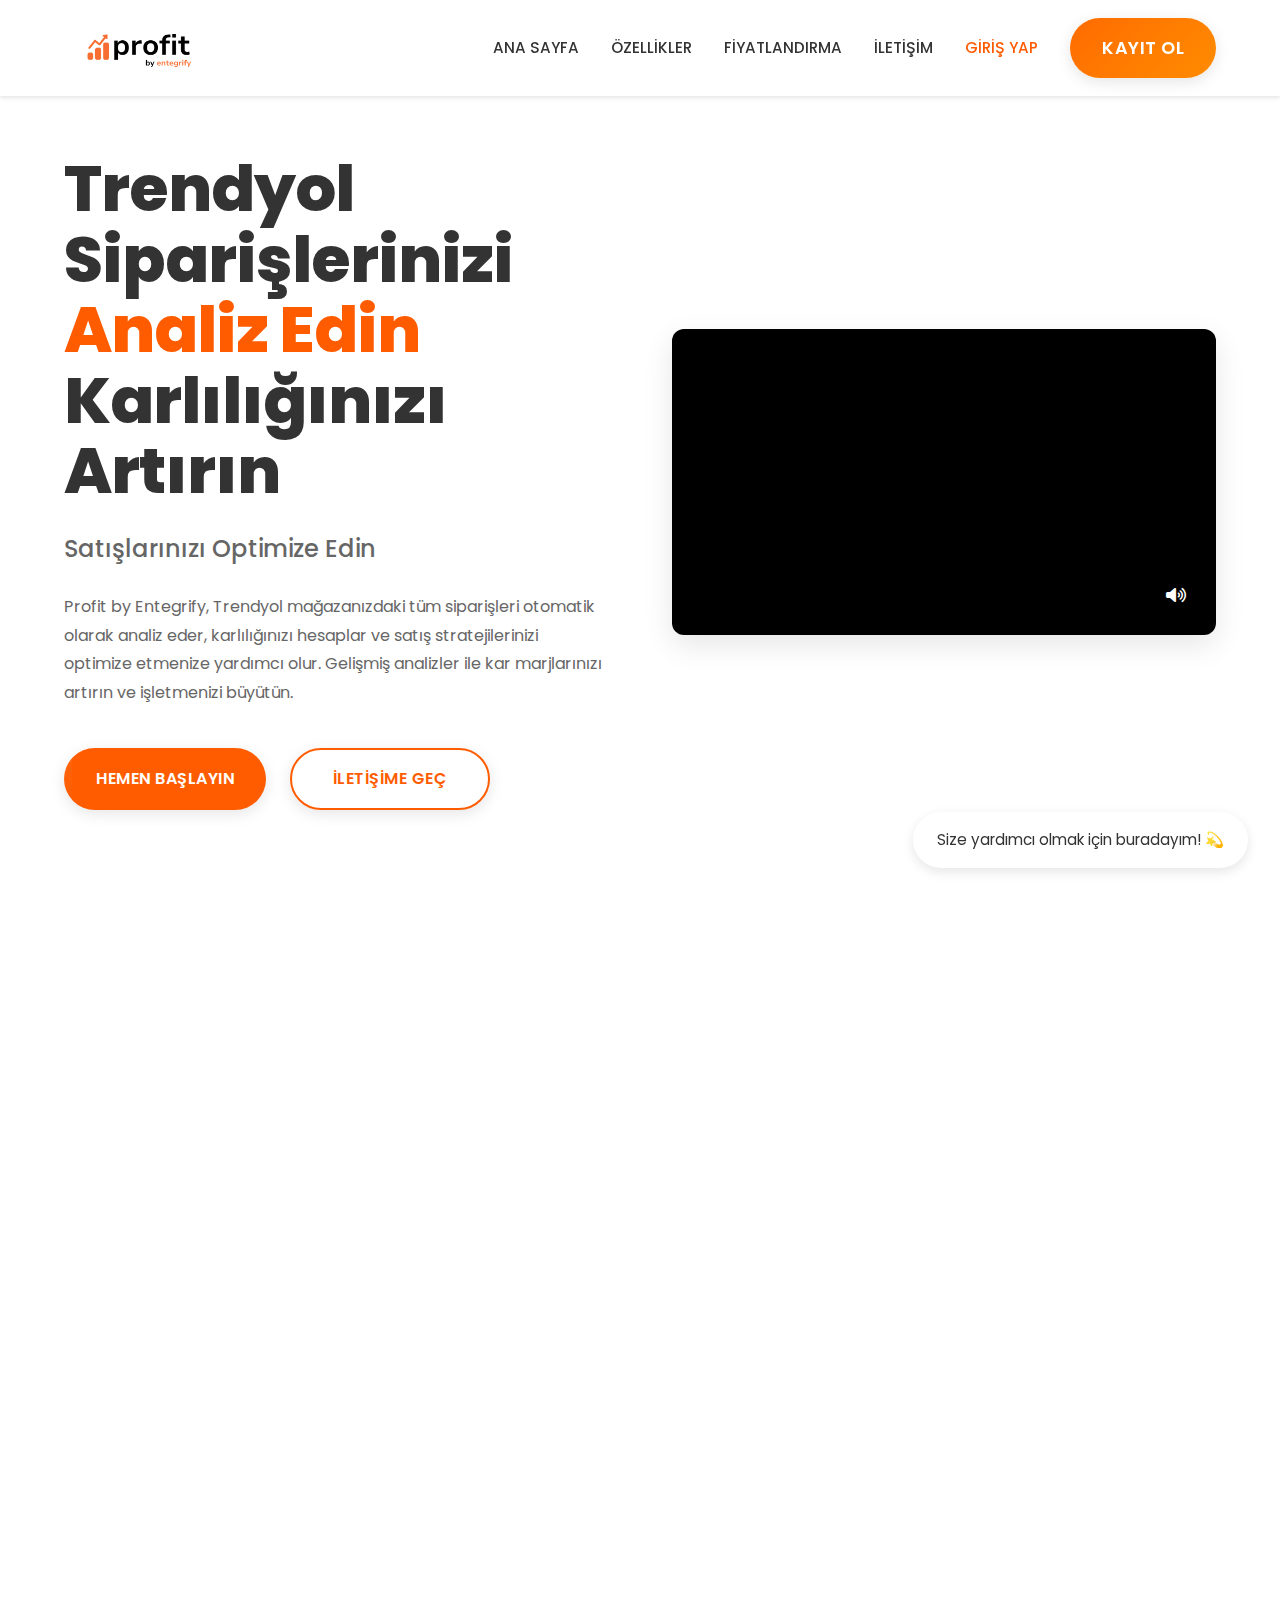
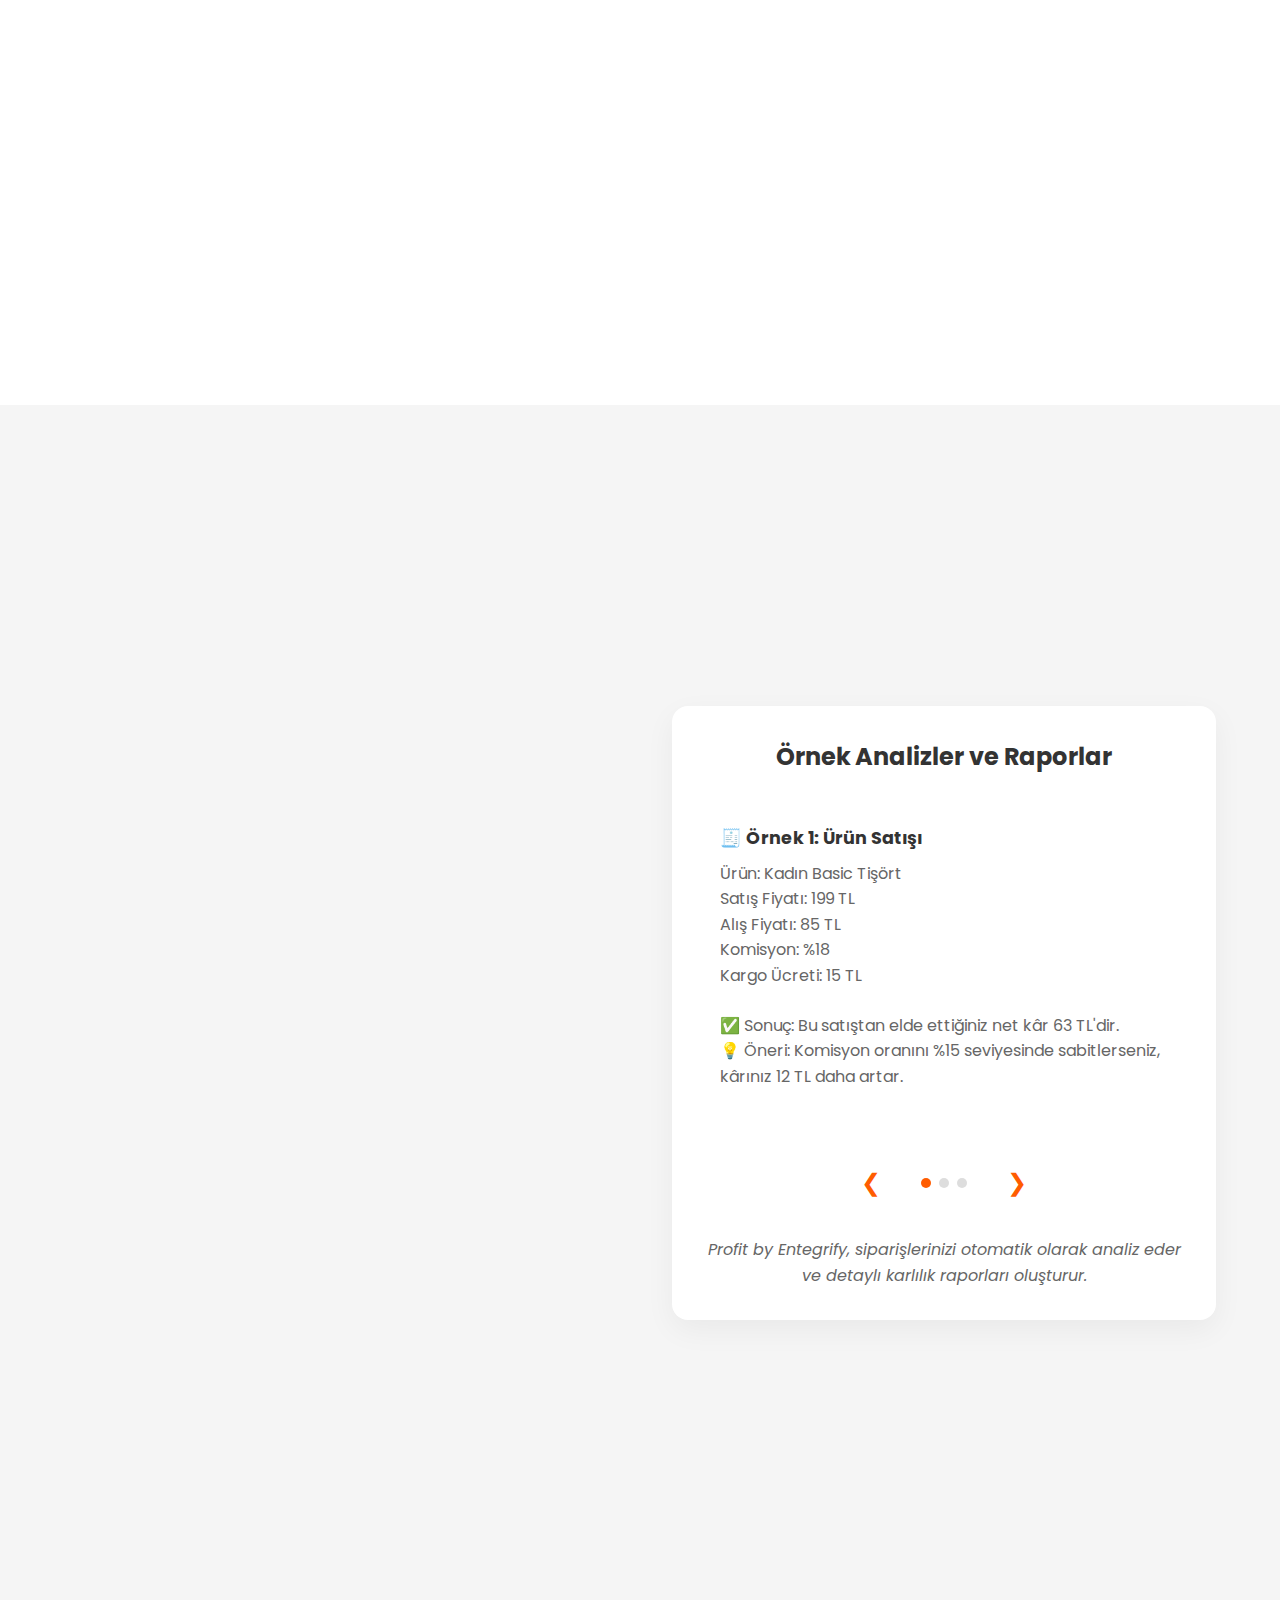
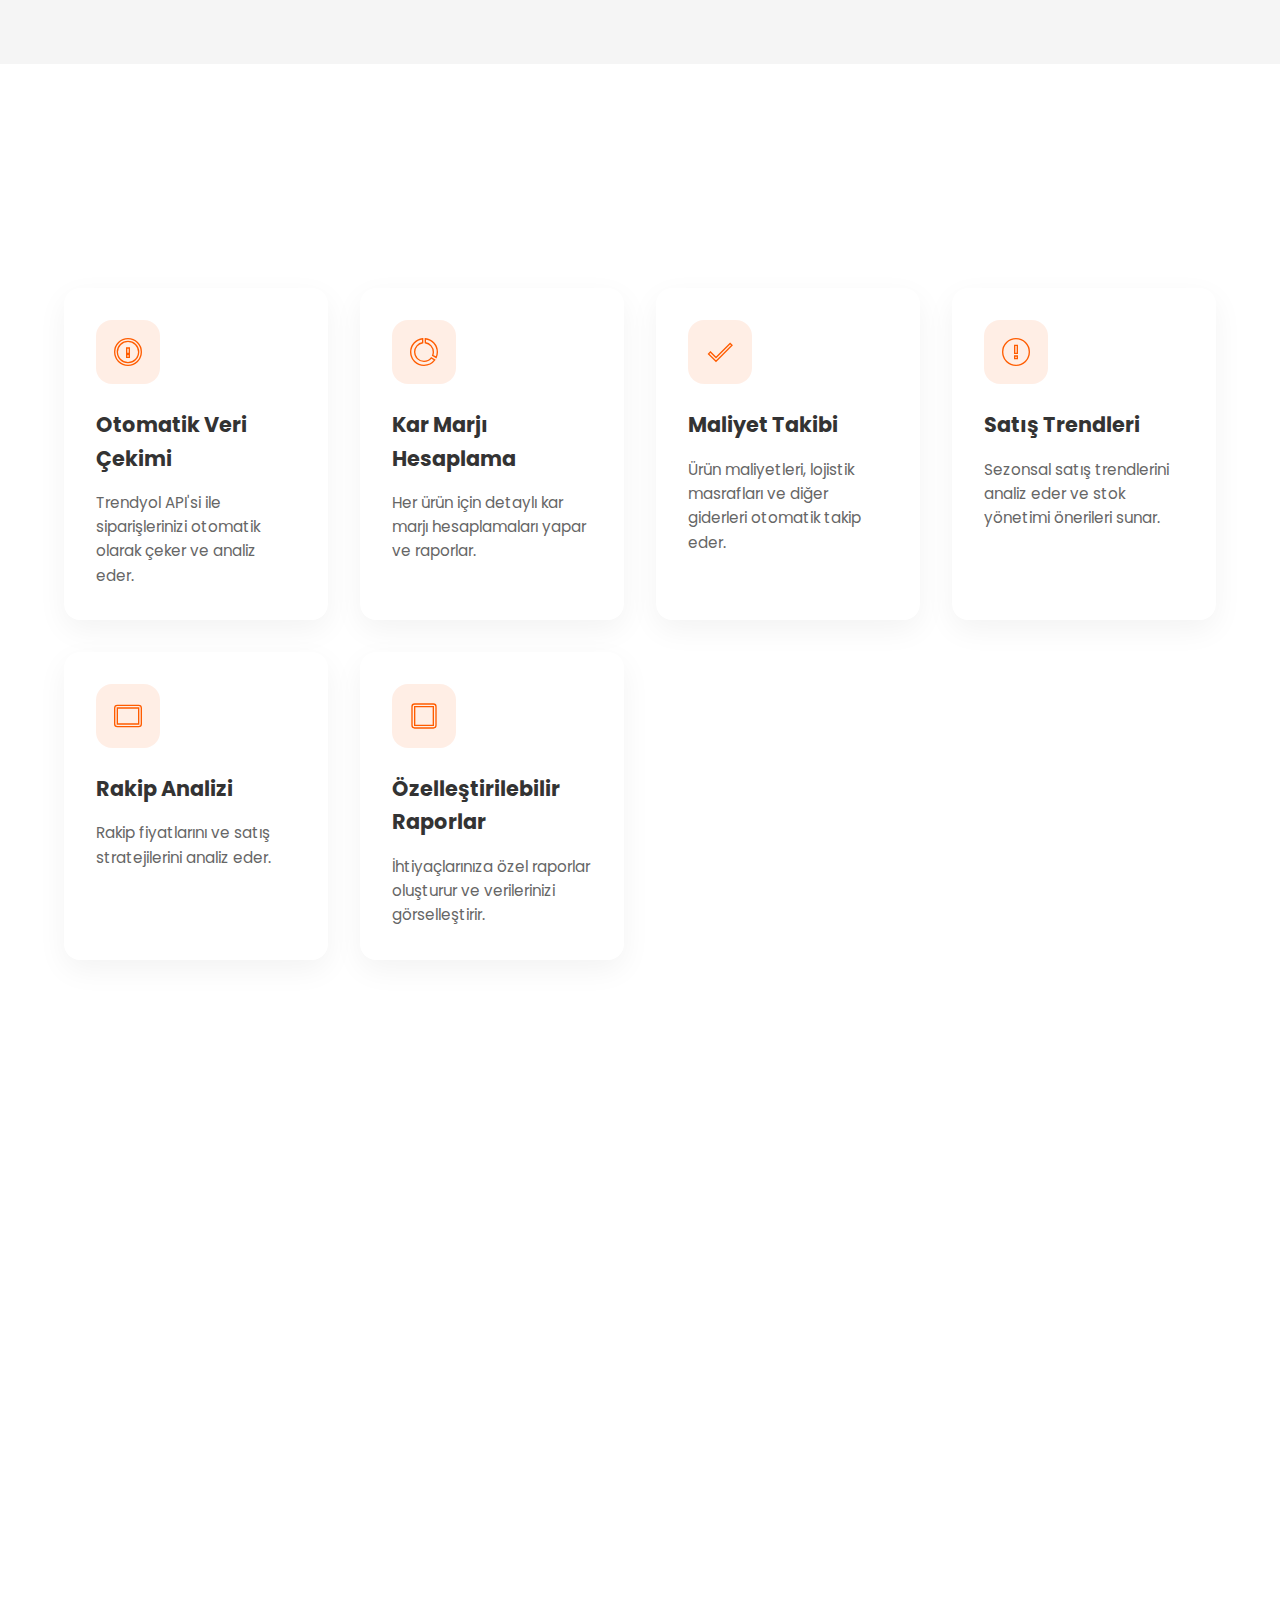
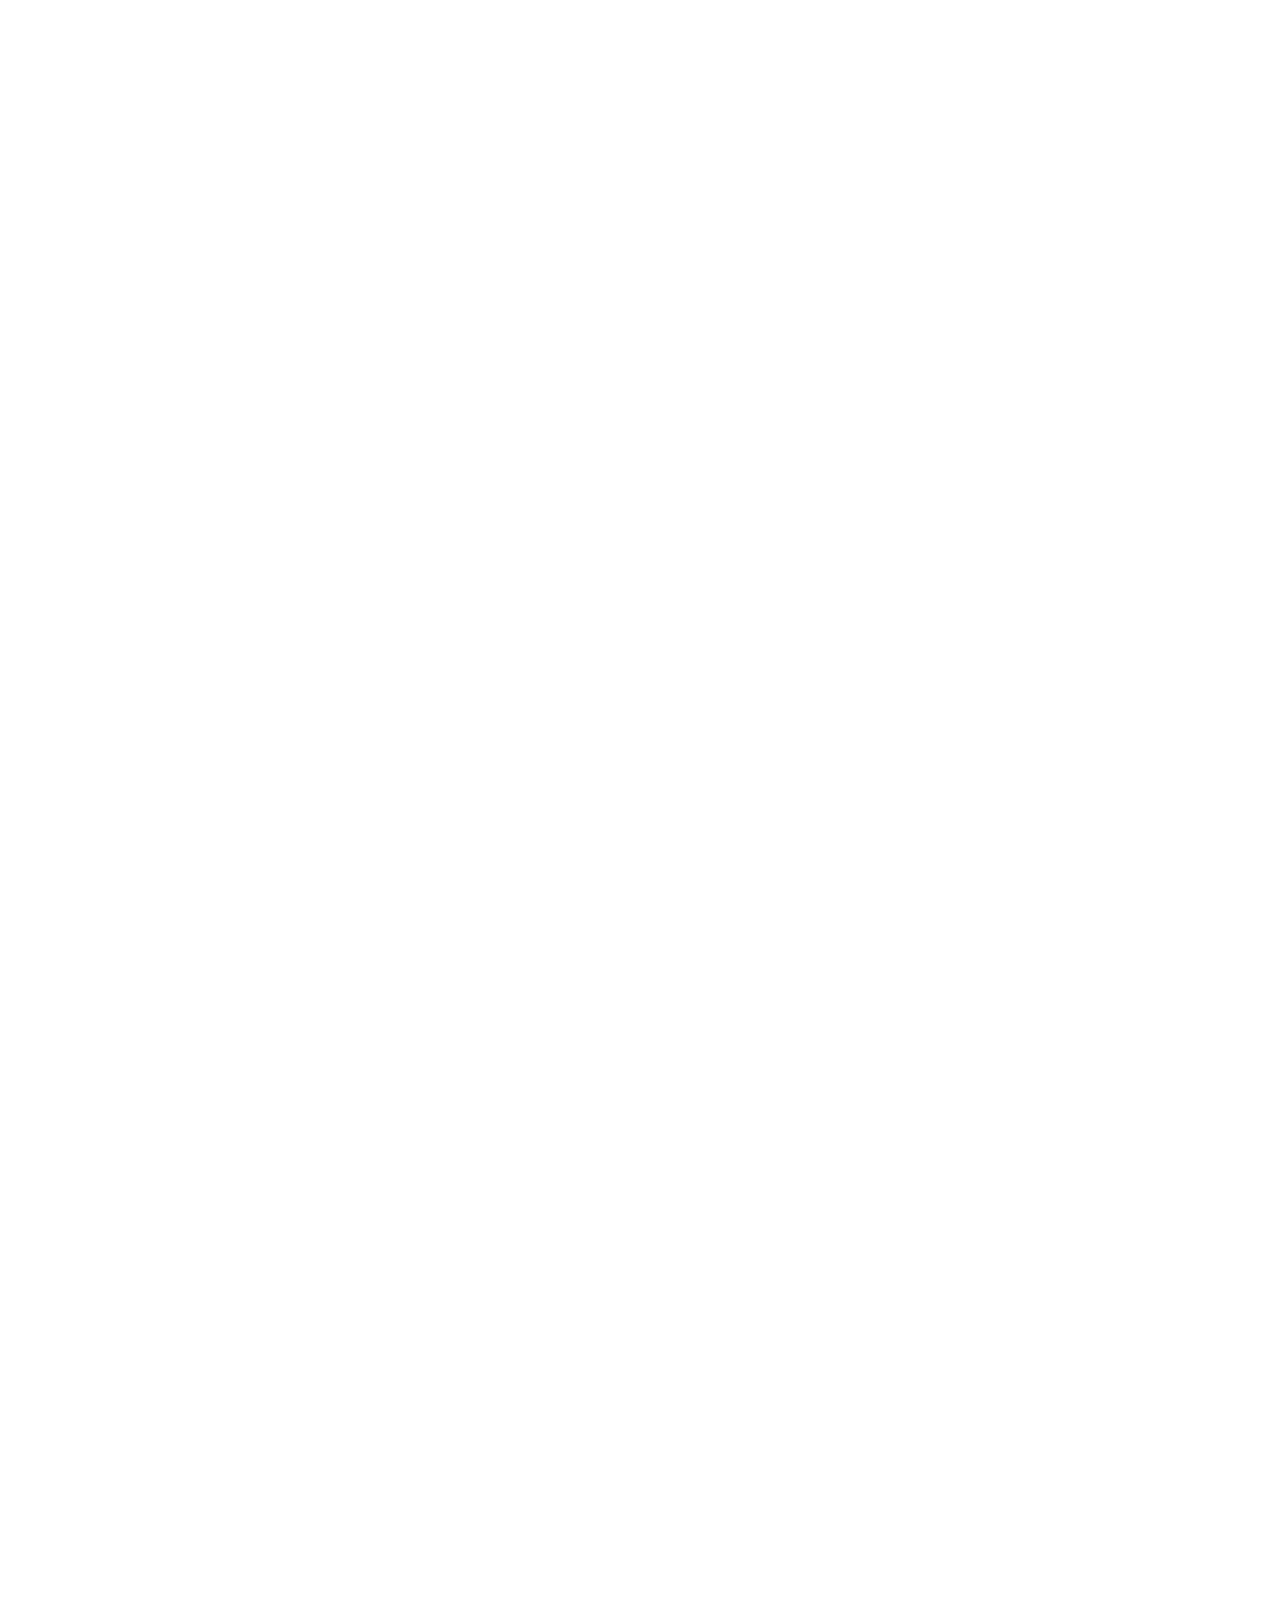
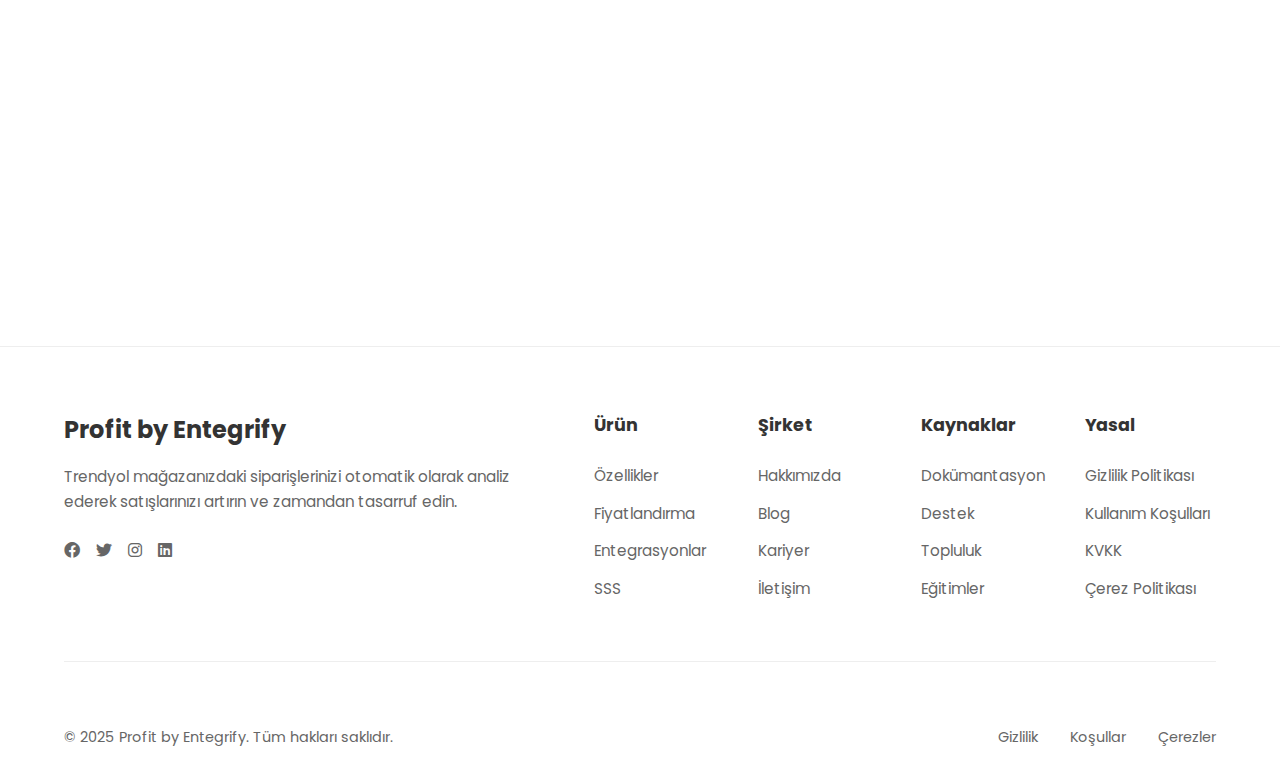
==== commit 1c1e0401: "Add files via upload" ====
--- a/index.html
+++ b/index.html
@@ -24,7 +24,6 @@
                 <a href="#" class="nav-link">ANA SAYFA</a>
                 <a href="#how-it-works" class="nav-link">ÖZELLİKLER</a>
                 <a href="#pricing" class="nav-link">FİYATLANDIRMA</a>
-                <a href="#comparison" class="nav-link">KARŞILAŞTIRMA</a>
                 <a href="#" class="nav-link">İLETİŞİM</a>
                 <a href="https://profit.entegrify.com/login" class="nav-link highlight">GİRİŞ YAP</a>
                 <a href="https://profit.entegrify.com/login" class="nav-link btn-primary">KAYIT OL</a>
@@ -416,91 +415,6 @@
                     <li>Yıllık satın alımlarda 2 ay hediye!</li>
                 </ul>
                 <a href="#" class="btn-primary">İLETİŞİME GEÇ</a>
-            </div>
-        </div>
-    </section>
-
-    <section id="comparison" class="comparison">
-        <div class="section-header">
-            <h2>Neden <span class="highlight">Profit by Entegrify</span>?</h2>
-            <p class="section-description">Rakiplerimizle karşılaştırıldığında sunduğumuz avantajlar</p>
-        </div>
-        
-        <div class="comparison-table">
-            <div class="table-header">
-                <div class="feature-col">Özellik</div>
-                <div class="trendasist-col">Profit by Entegrify</div>
-                <div class="competitor-col">XX Asist</div>
-            </div>
-            
-            <div class="table-row">
-                <div class="feature-col">Kârlılık Hesaplama Süresi</div>
-                <div class="trendasist-col">
-                    <div class="value">1 dakika <span class="check">✓</span></div>
-                </div>
-                <div class="competitor-col">
-                    <div class="value">15-30 dakika <span class="cross">✕</span></div>
-                </div>
-            </div>
-            
-            <div class="table-row">
-                <div class="feature-col">Geçmiş Sipariş Verilerini Kullanma</div>
-                <div class="trendasist-col">
-                    <div class="value">Var <span class="check">✓</span></div>
-                </div>
-                <div class="competitor-col">
-                    <div class="value">Yok <span class="cross">✕</span></div>
-                </div>
-            </div>
-            
-            <div class="table-row">
-                <div class="feature-col">Ürün Bazlı Kârlılık Analizi</div>
-                <div class="trendasist-col">
-                    <div class="value">Var <span class="check">✓</span></div>
-                </div>
-                <div class="competitor-col">
-                    <div class="value">Sınırlı <span class="cross">✕</span></div>
-                </div>
-            </div>
-            
-            <div class="table-row">
-                <div class="feature-col">Mağaza Entegrasyonu</div>
-                <div class="trendasist-col">
-                    <div class="value">Kolay <span class="check">✓</span></div>
-                </div>
-                <div class="competitor-col">
-                    <div class="value">Karmaşık <span class="cross">✕</span></div>
-                </div>
-            </div>
-            
-            <div class="table-row">
-                <div class="feature-col">Komisyon & Kargo Hesaplama</div>
-                <div class="trendasist-col">
-                    <div class="value">Detaylı <span class="check">✓</span></div>
-                </div>
-                <div class="competitor-col">
-                    <div class="value">Temel <span class="cross">✕</span></div>
-                </div>
-            </div>
-            
-            <div class="table-row">
-                <div class="feature-col">Kampanya Simülasyonu</div>
-                <div class="trendasist-col">
-                    <div class="value">Var <span class="check">✓</span></div>
-                </div>
-                <div class="competitor-col">
-                    <div class="value">Yok <span class="cross">✕</span></div>
-                </div>
-            </div>
-            
-            <div class="table-row">
-                <div class="feature-col">Fiyatlandırma Tavsiyesi</div>
-                <div class="trendasist-col">
-                    <div class="value">Uygun <span class="check">✓</span></div>
-                </div>
-                <div class="competitor-col">
-                    <div class="value">Pahalı <span class="cross">✕</span></div>
-                </div>
             </div>
         </div>
     </section>
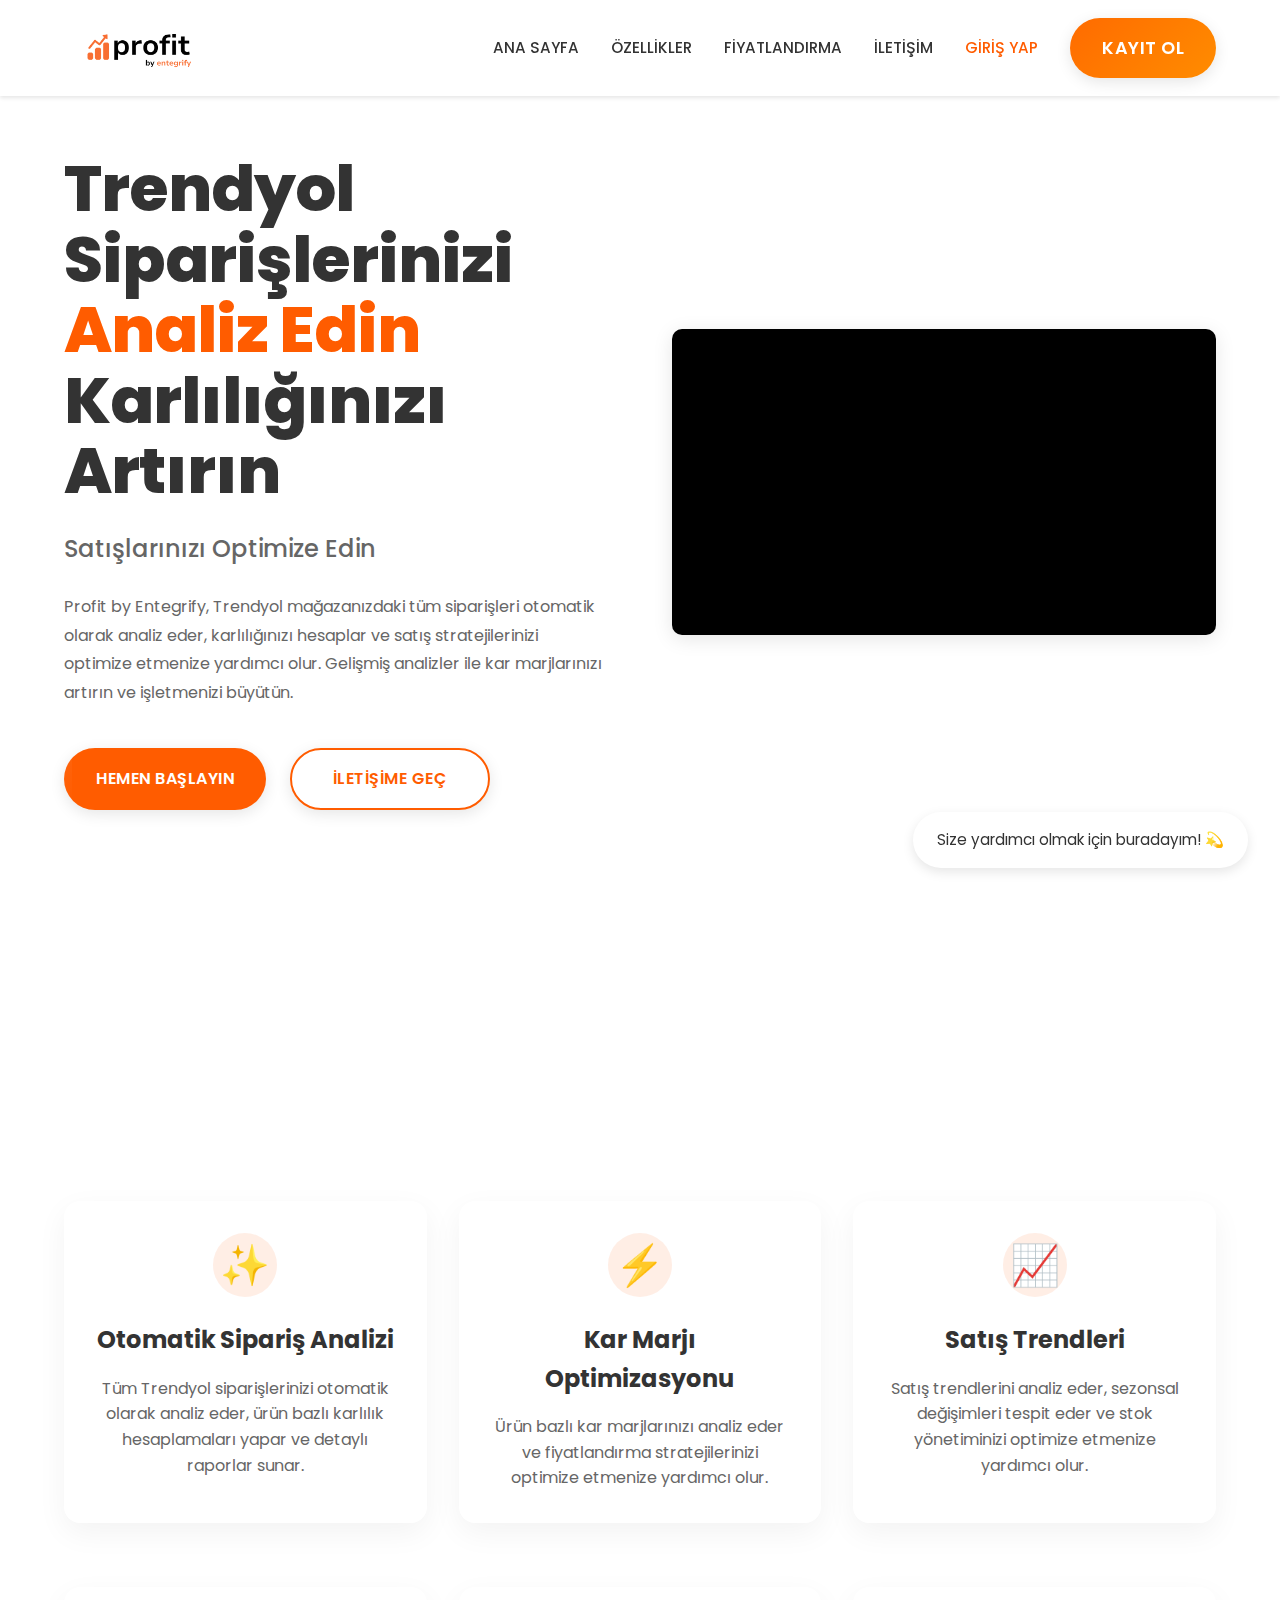
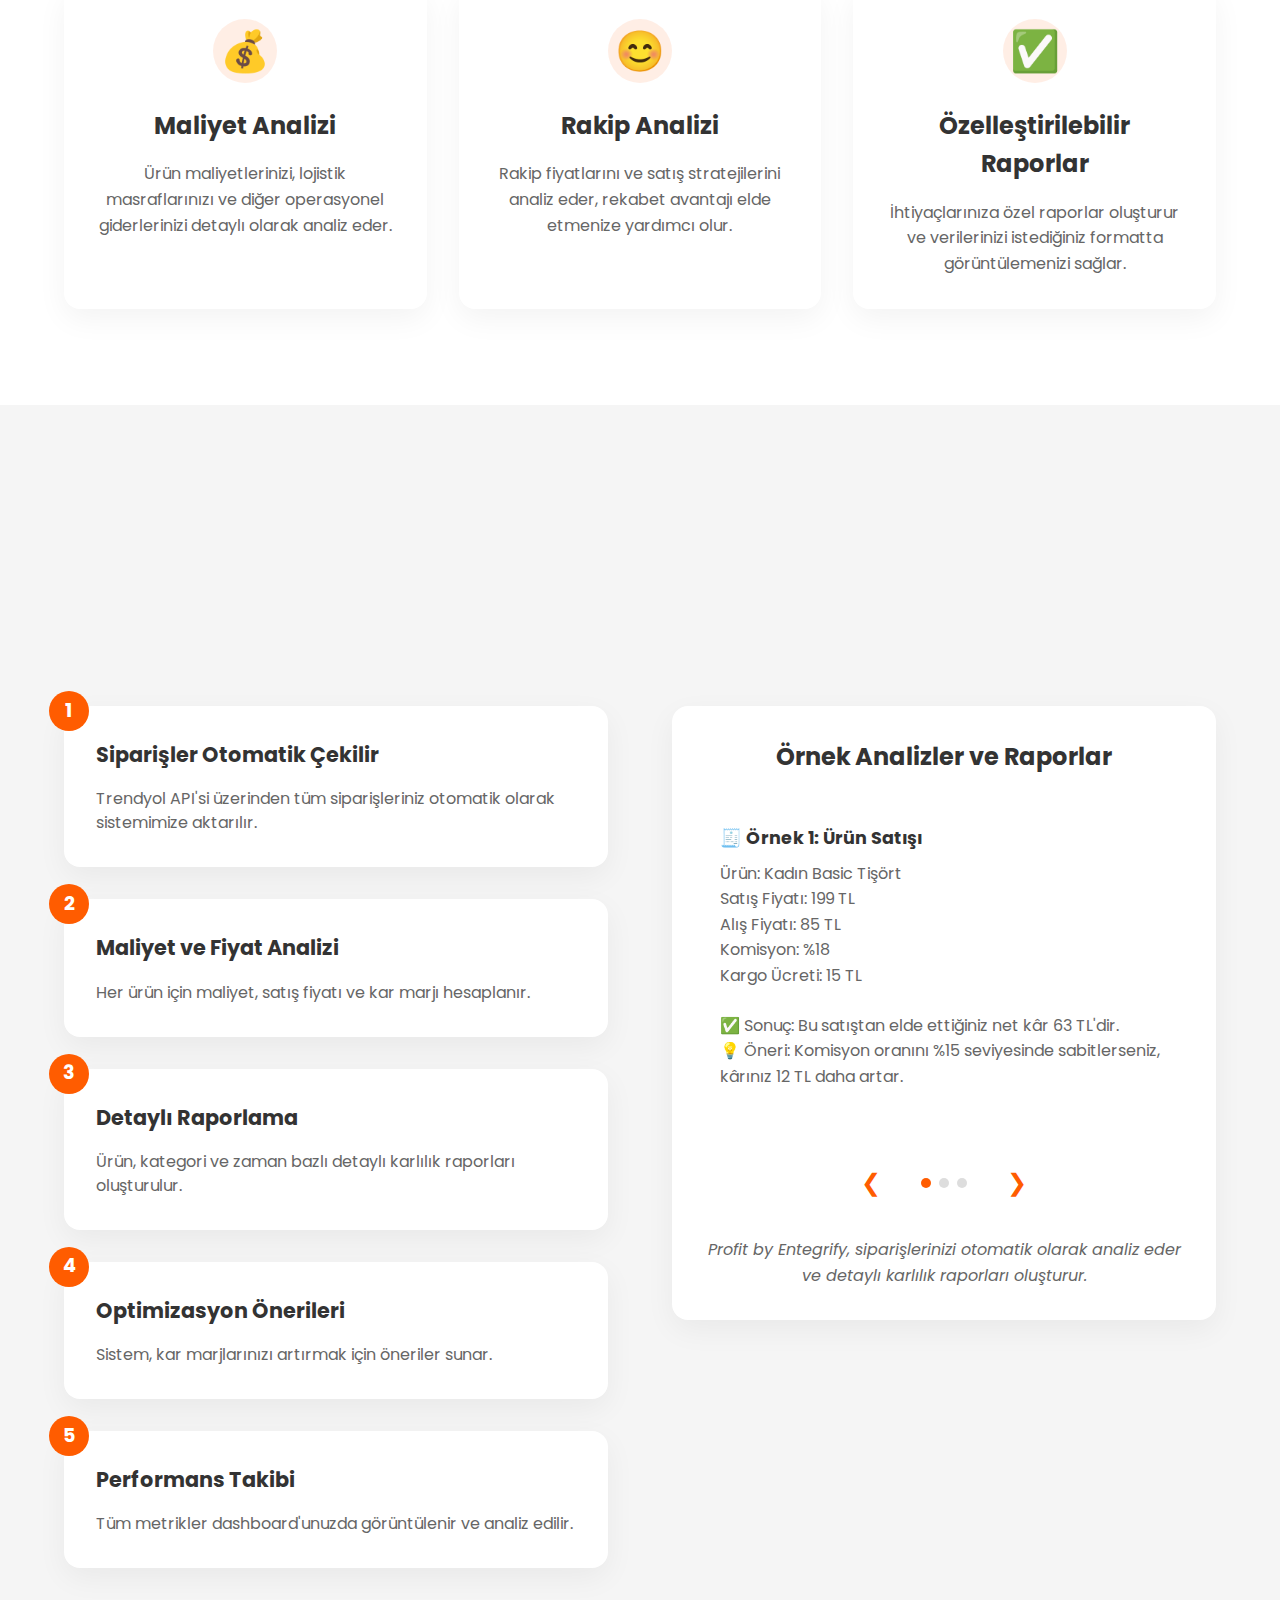
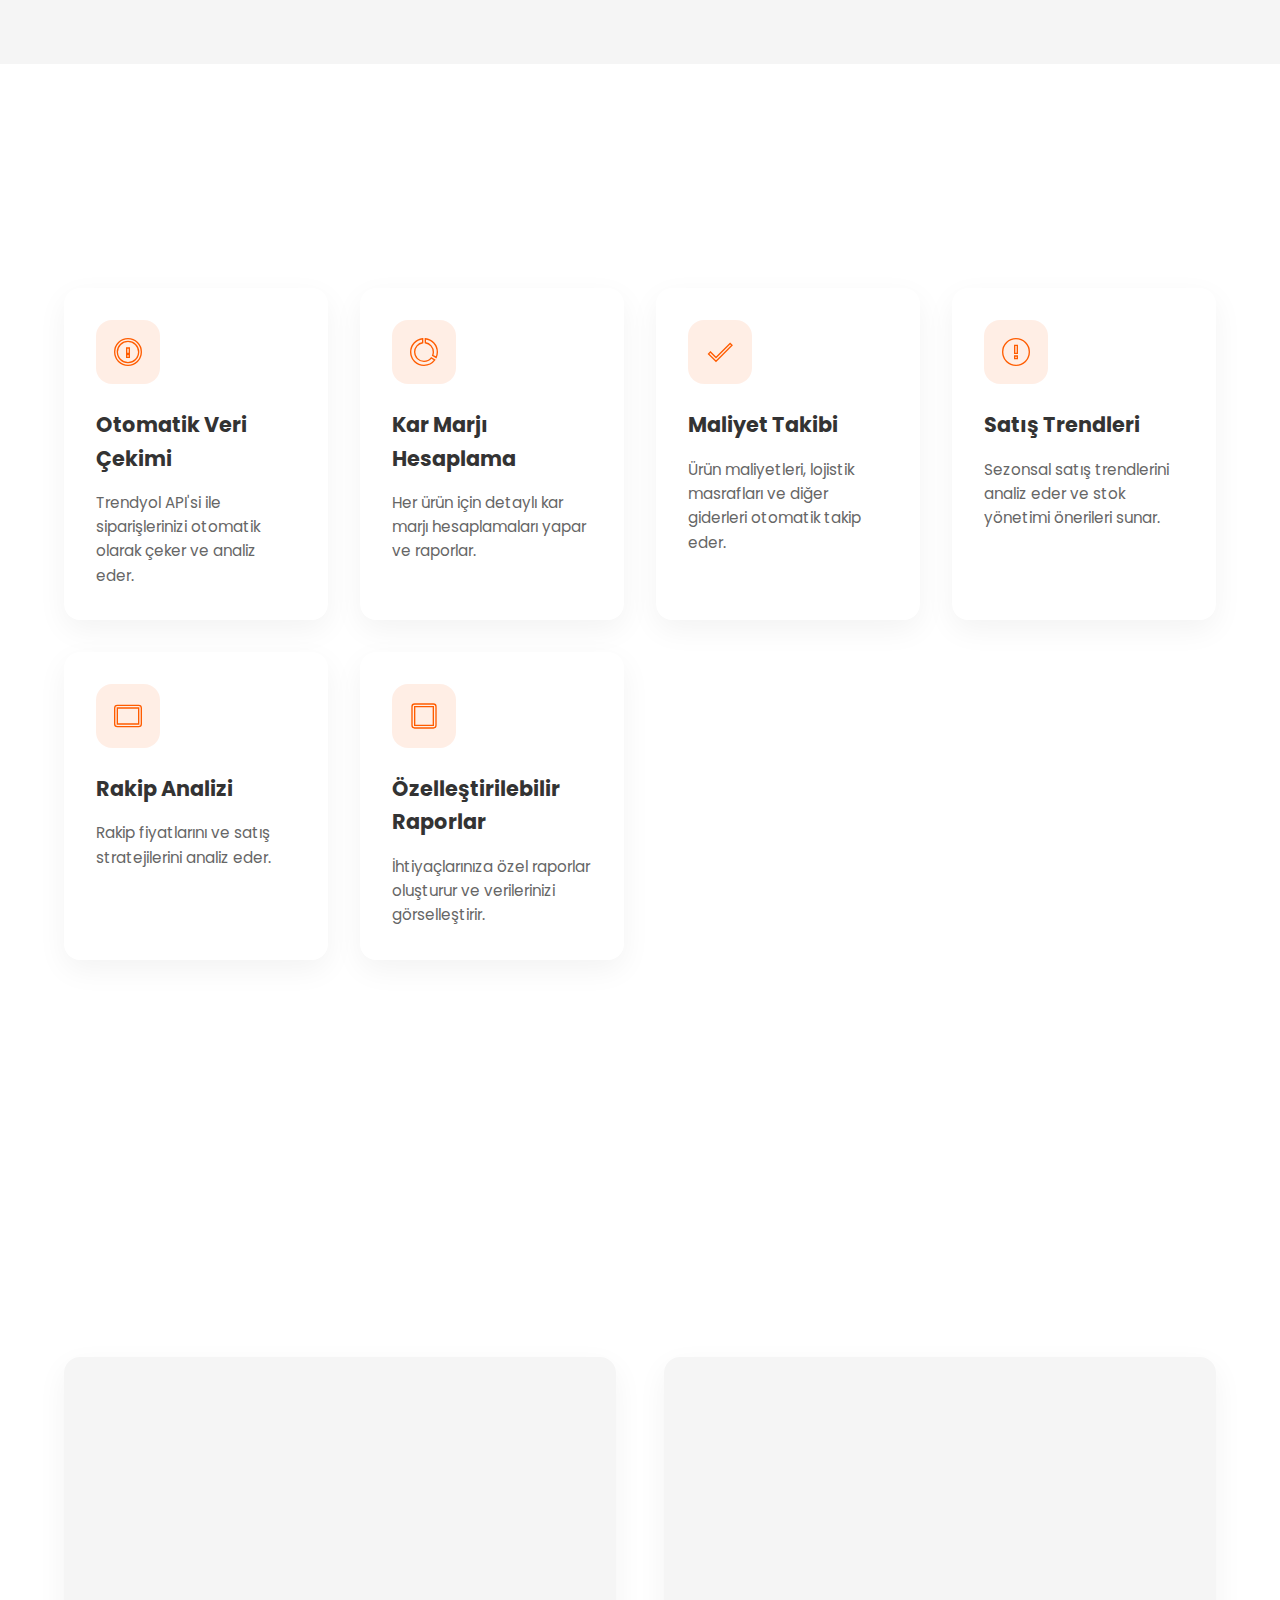
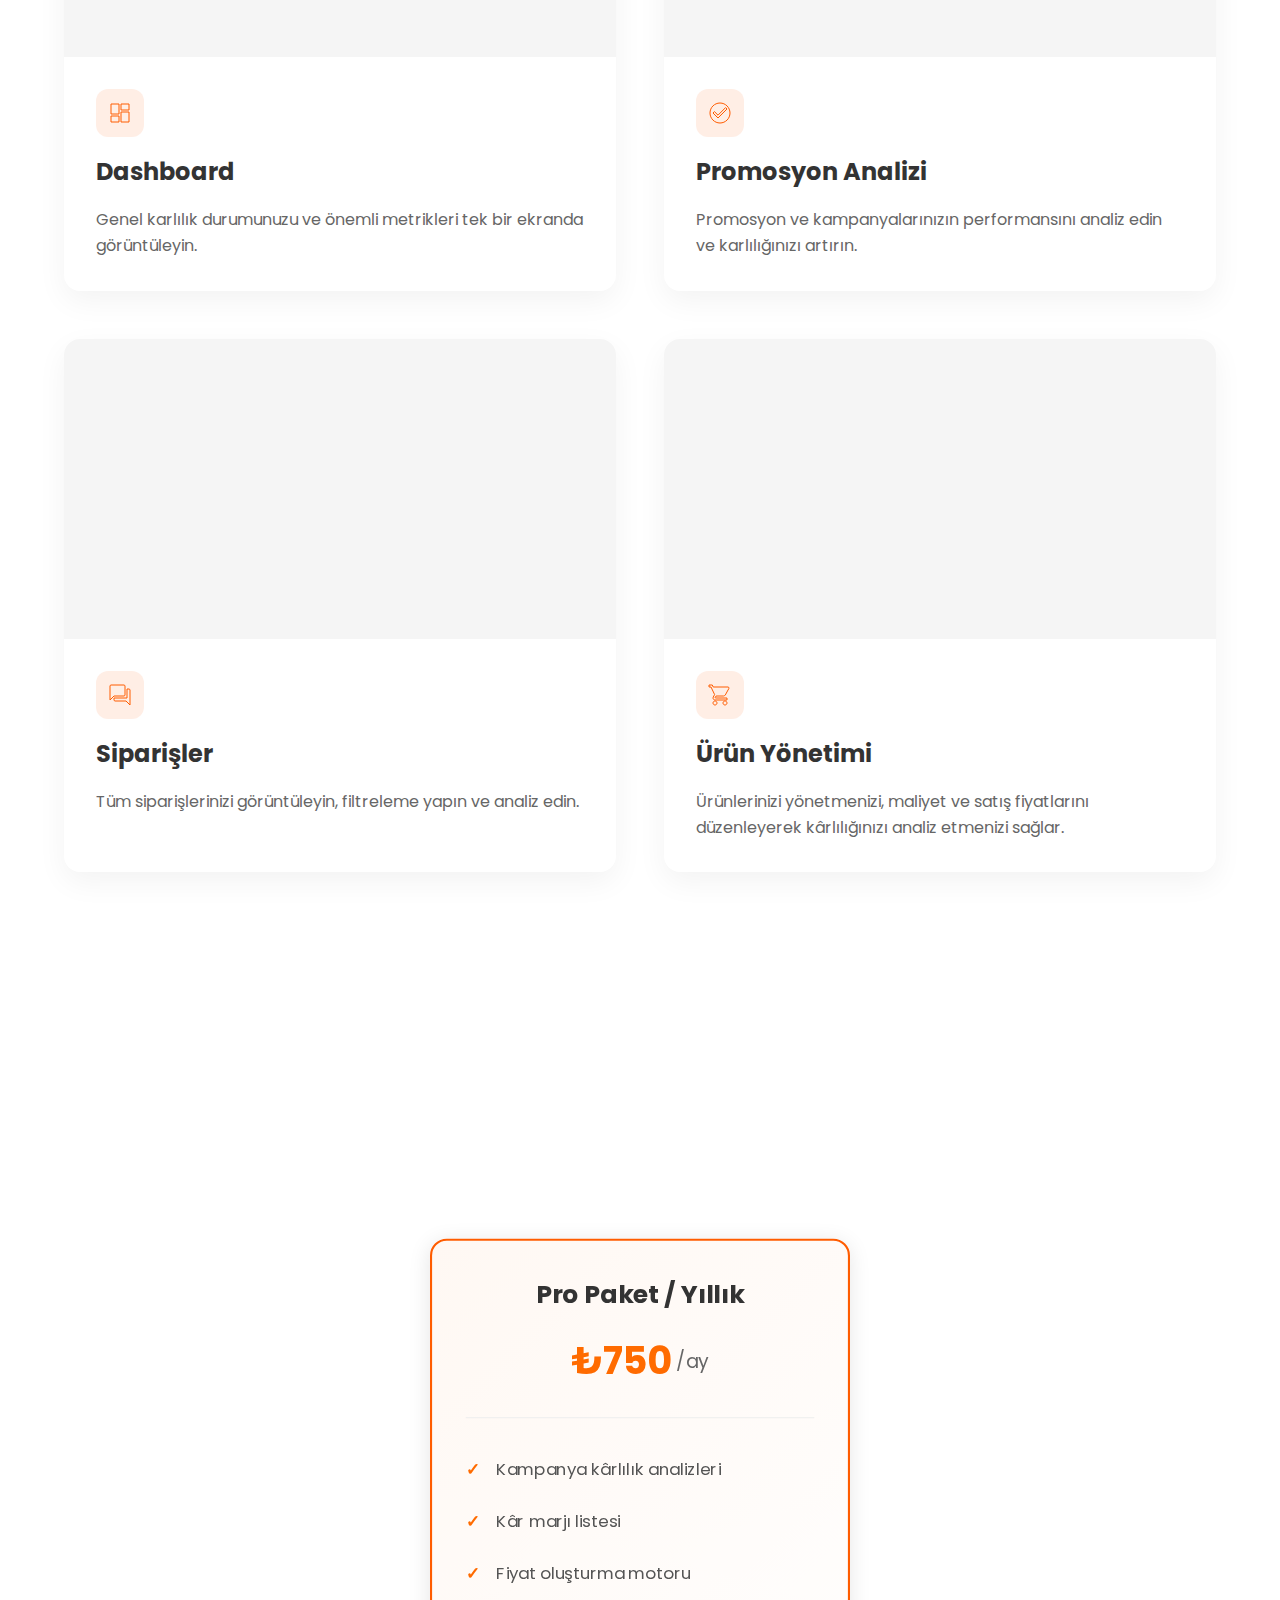
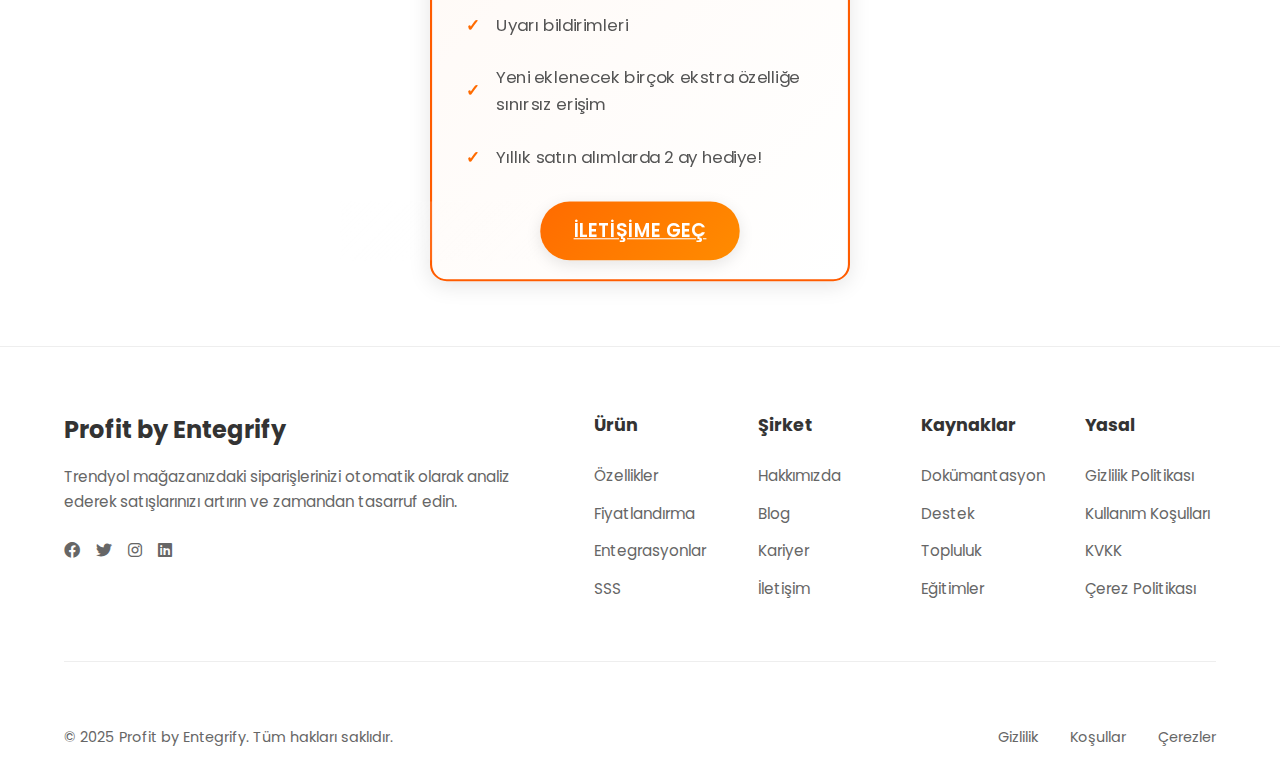
==== commit fa1d369c: "Add files via upload" ====
--- a/index.html
+++ b/index.html
@@ -45,25 +45,21 @@
                     Profit by Entegrify, Trendyol mağazanızdaki tüm siparişleri otomatik olarak analiz eder, karlılığınızı hesaplar ve satış stratejilerinizi optimize etmenize yardımcı olur. Gelişmiş analizler ile kar marjlarınızı artırın ve işletmenizi büyütün.
                 </p>
                 <div class="cta-buttons">
-                    <a href="#" class="btn-primary">HEMEN BAŞLAYIN</a>
+                    <a href="https://profit.entegrify.com/login" class="btn-primary">HEMEN BAŞLAYIN</a>
                     <a href="https://wa.me/905528480446" class="btn-secondary">İLETİŞİME GEÇ</a>
                 </div>
             </div>
             <div class="hero-image">
                 <div class="video-container">
-                    <video src="assets/dashbord.mp4" autoplay loop></video>
-                    <div class="video-overlay">
-                        <div class="video-controls">
-                            <button class="play-pause-btn">
-                                <i class="fas fa-pause"></i>
-                            </button>
-                        </div>
-                    </div>
-                    <div class="volume-control">
-                        <button class="volume-btn">
-                            <i class="fas fa-volume-up"></i>
-                        </button>
-                    </div>
+                    <iframe 
+                        width="100%" 
+                        height="315" 
+                        src="https://www.youtube.com/embed/PZxdP8gvdds" 
+                        title="Profit by Entegrify Tanıtım Videosu"
+                        frameborder="0" 
+                        allow="accelerometer; autoplay; clipboard-write; encrypted-media; gyroscope; picture-in-picture" 
+                        allowfullscreen>
+                    </iframe>
                 </div>
             </div>
         </section>
@@ -629,23 +625,165 @@
         .notification i {
             font-size: 20px;
         }
+
+        /* Mobile Menu Styles */
+        .mobile-menu-btn {
+            display: none;
+            width: 25px;
+            height: 25px;
+            position: relative;
+            cursor: pointer;
+            z-index: 1000;
+        }
+
+        .mobile-menu-btn span {
+            position: absolute;
+            width: 100%;
+            height: 2px;
+            background-color: #000;
+            transition: all 0.3s ease;
+        }
+
+        .mobile-menu-btn span:nth-child(1) {
+            top: 5px;
+        }
+
+        .mobile-menu-btn span:nth-child(2) {
+            top: 12px;
+        }
+
+        .mobile-menu-btn span:nth-child(3) {
+            top: 19px;
+        }
+
+        .mobile-menu-btn.active span:nth-child(1) {
+            transform: rotate(45deg);
+            top: 12px;
+        }
+
+        .mobile-menu-btn.active span:nth-child(2) {
+            opacity: 0;
+        }
+
+        .mobile-menu-btn.active span:nth-child(3) {
+            transform: rotate(-45deg);
+            top: 12px;
+        }
+
+        @media (max-width: 768px) {
+            .mobile-menu-btn {
+                display: block;
+                margin-right: 10px;
+            }
+
+            .nav-links {
+                display: none;
+                position: fixed;
+                top: 60px;
+                right: 0;
+                width: 200px;
+                height: auto;
+                max-height: calc(100vh - 60px);
+                background: #fff;
+                flex-direction: column;
+                padding: 10px;
+                box-shadow: -2px 2px 10px rgba(0,0,0,0.1);
+                z-index: 999;
+                overflow-y: auto;
+                border-radius: 0 0 0 10px;
+            }
+
+            .nav-links.active {
+                display: flex;
+            }
+
+            .nav-links .nav-link {
+                width: 100%;
+                text-align: left;
+                padding: 10px 15px;
+                font-size: 14px;
+                font-weight: 500;
+                color: #333;
+                transition: all 0.2s ease;
+                border-radius: 5px;
+            }
+
+            .nav-links .nav-link:hover {
+                background-color: #f5f5f5;
+            }
+
+            .nav-links .nav-link.highlight {
+                background-color: #f8f9fa;
+                margin: 5px 0;
+            }
+
+            .nav-links .nav-link.btn-primary {
+                background-color: #007bff;
+                color: white;
+                margin: 5px 0;
+                text-align: center;
+            }
+
+            .nav-links .nav-link.btn-primary:hover {
+                background-color: #0056b3;
+            }
+        }
+
+        /* Video Container Styles */
+        .video-container {
+            position: relative;
+            width: 100%;
+            padding-bottom: 56.25%; /* 16:9 Aspect Ratio */
+            height: 0;
+            overflow: hidden;
+            border-radius: 10px;
+            box-shadow: 0 4px 20px rgba(0,0,0,0.1);
+        }
+
+        .video-container iframe {
+            position: absolute;
+            top: 0;
+            left: 0;
+            width: 100%;
+            height: 100%;
+            border-radius: 10px;
+        }
+
+        @media (max-width: 768px) {
+            .video-container {
+                margin: 20px 0;
+            }
+        }
     </style>
 
     <script>
         // Mobile Menu
-        const mobileMenuBtn = document.querySelector('.mobile-menu-btn');
-        const navLinks = document.querySelector('.nav-links');
-        
-        mobileMenuBtn.addEventListener('click', () => {
-            mobileMenuBtn.classList.toggle('active');
-            navLinks.classList.toggle('active');
-        });
-
-        document.querySelectorAll('.nav-link').forEach(link => {
-            link.addEventListener('click', () => {
-                mobileMenuBtn.classList.remove('active');
-                navLinks.classList.remove('active');
-            });
+        document.addEventListener('DOMContentLoaded', function() {
+            const mobileMenuBtn = document.querySelector('.mobile-menu-btn');
+            const navLinks = document.querySelector('.nav-links');
+            
+            if (mobileMenuBtn && navLinks) {
+                mobileMenuBtn.addEventListener('click', function() {
+                    mobileMenuBtn.classList.toggle('active');
+                    navLinks.classList.toggle('active');
+                });
+
+                // Close menu when clicking outside
+                document.addEventListener('click', function(e) {
+                    if (!e.target.closest('.nav-links') && !e.target.closest('.mobile-menu-btn') && navLinks.classList.contains('active')) {
+                        mobileMenuBtn.classList.remove('active');
+                        navLinks.classList.remove('active');
+                    }
+                });
+
+                // Close menu when clicking on a nav link
+                document.querySelectorAll('.nav-link').forEach(link => {
+                    link.addEventListener('click', function() {
+                        mobileMenuBtn.classList.remove('active');
+                        navLinks.classList.remove('active');
+                    });
+                });
+            }
         });
 
         // Notification function
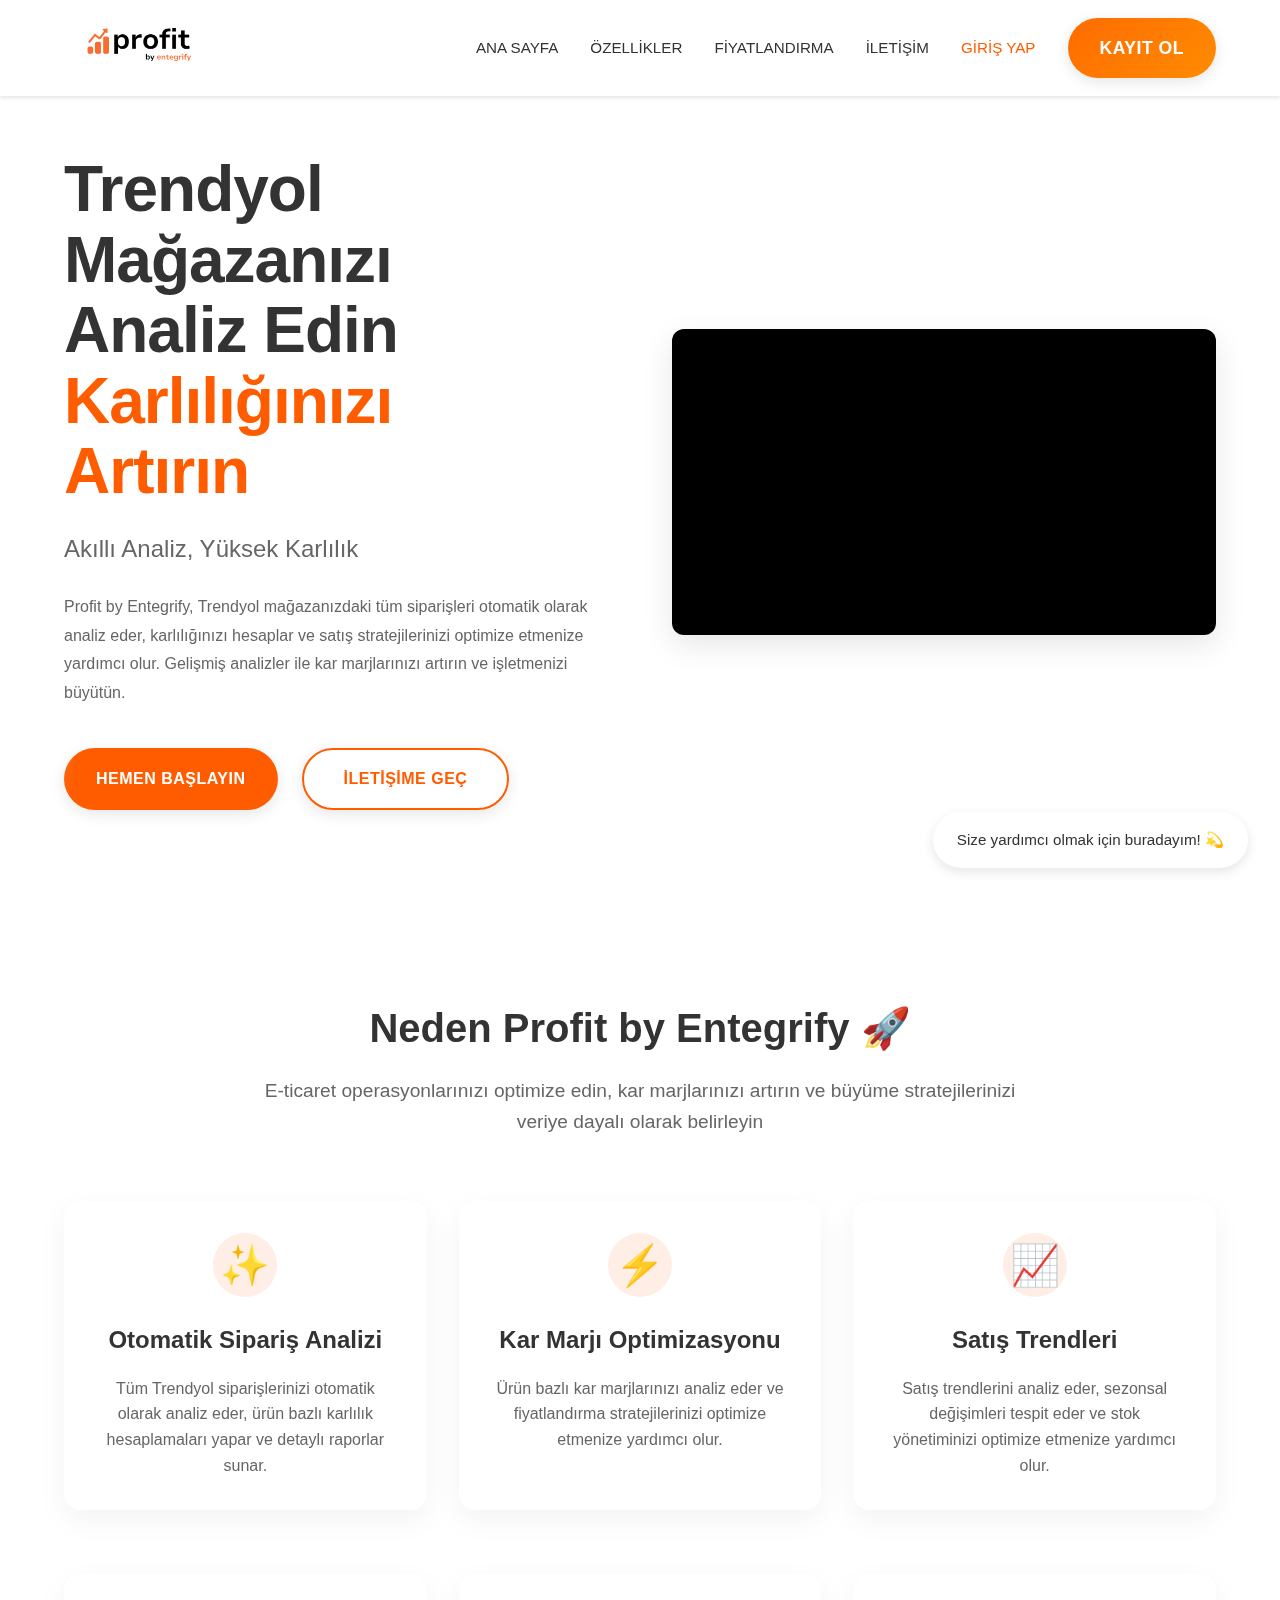
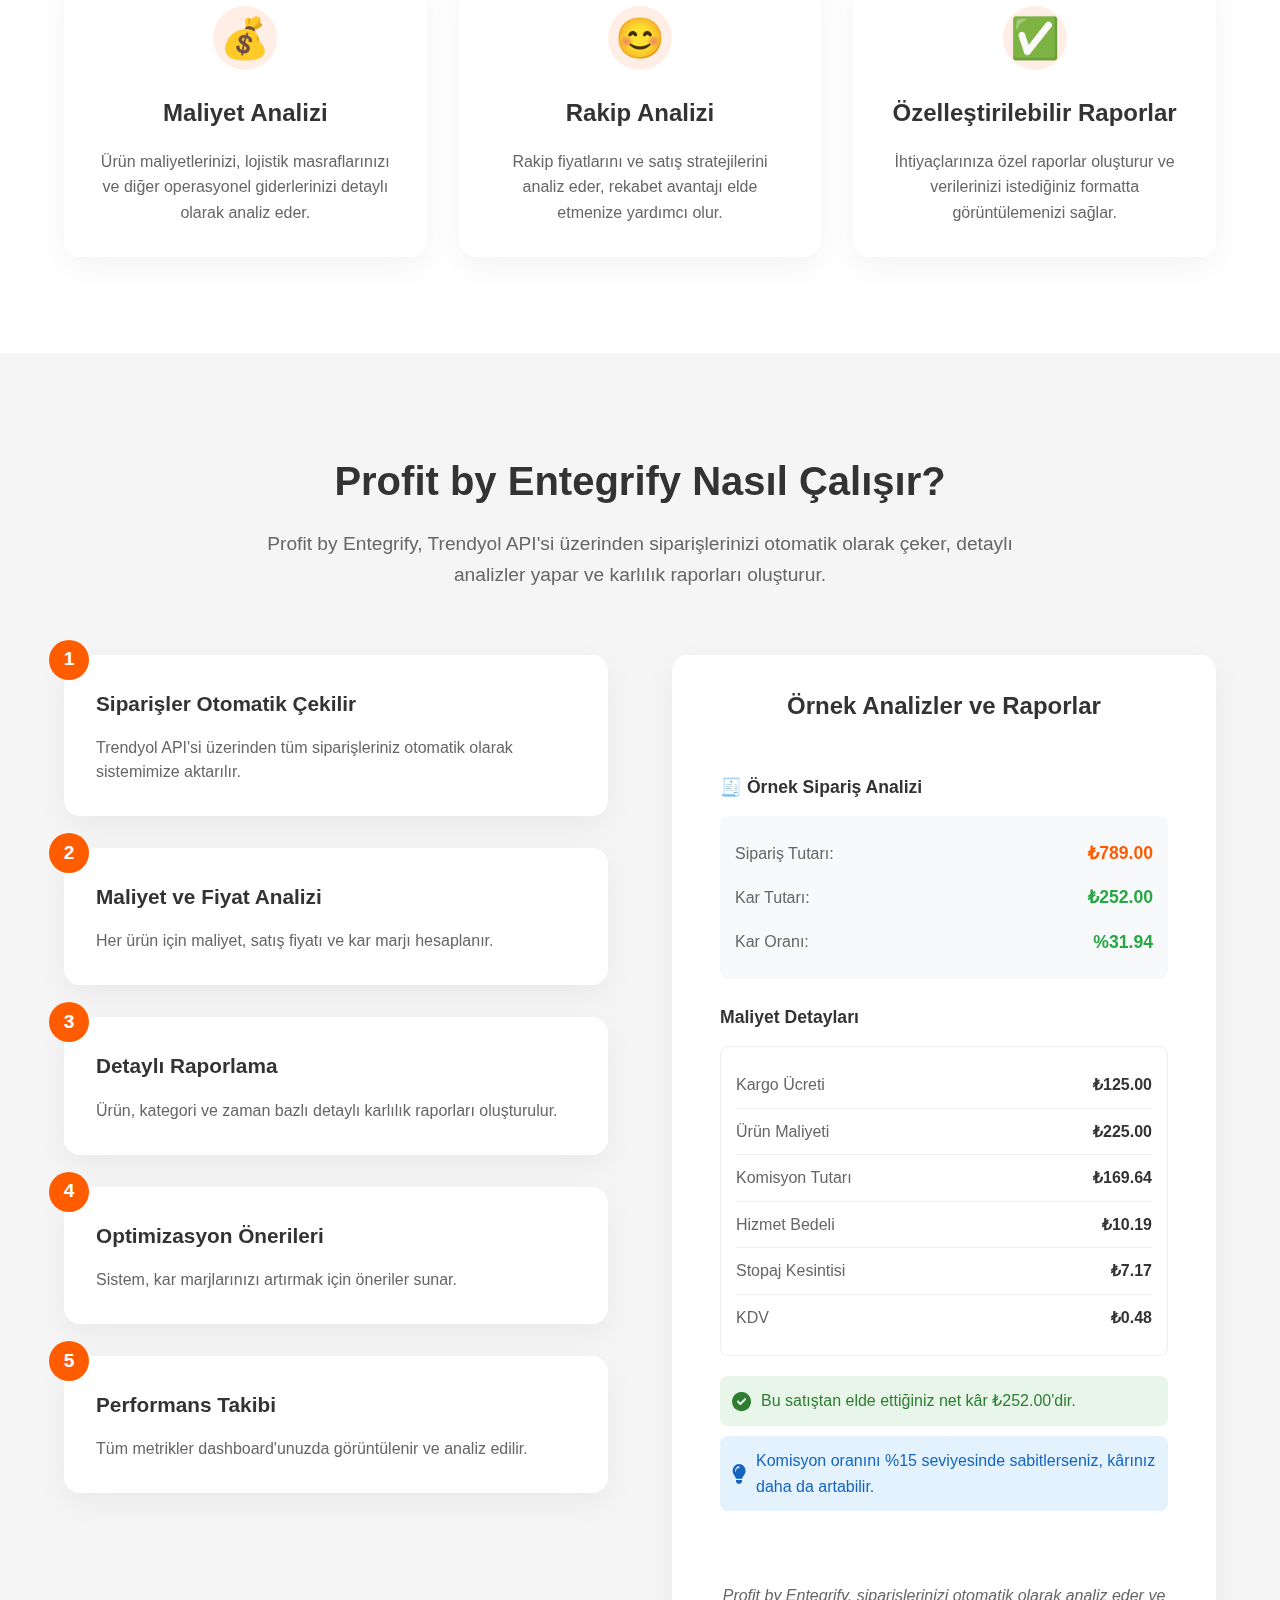
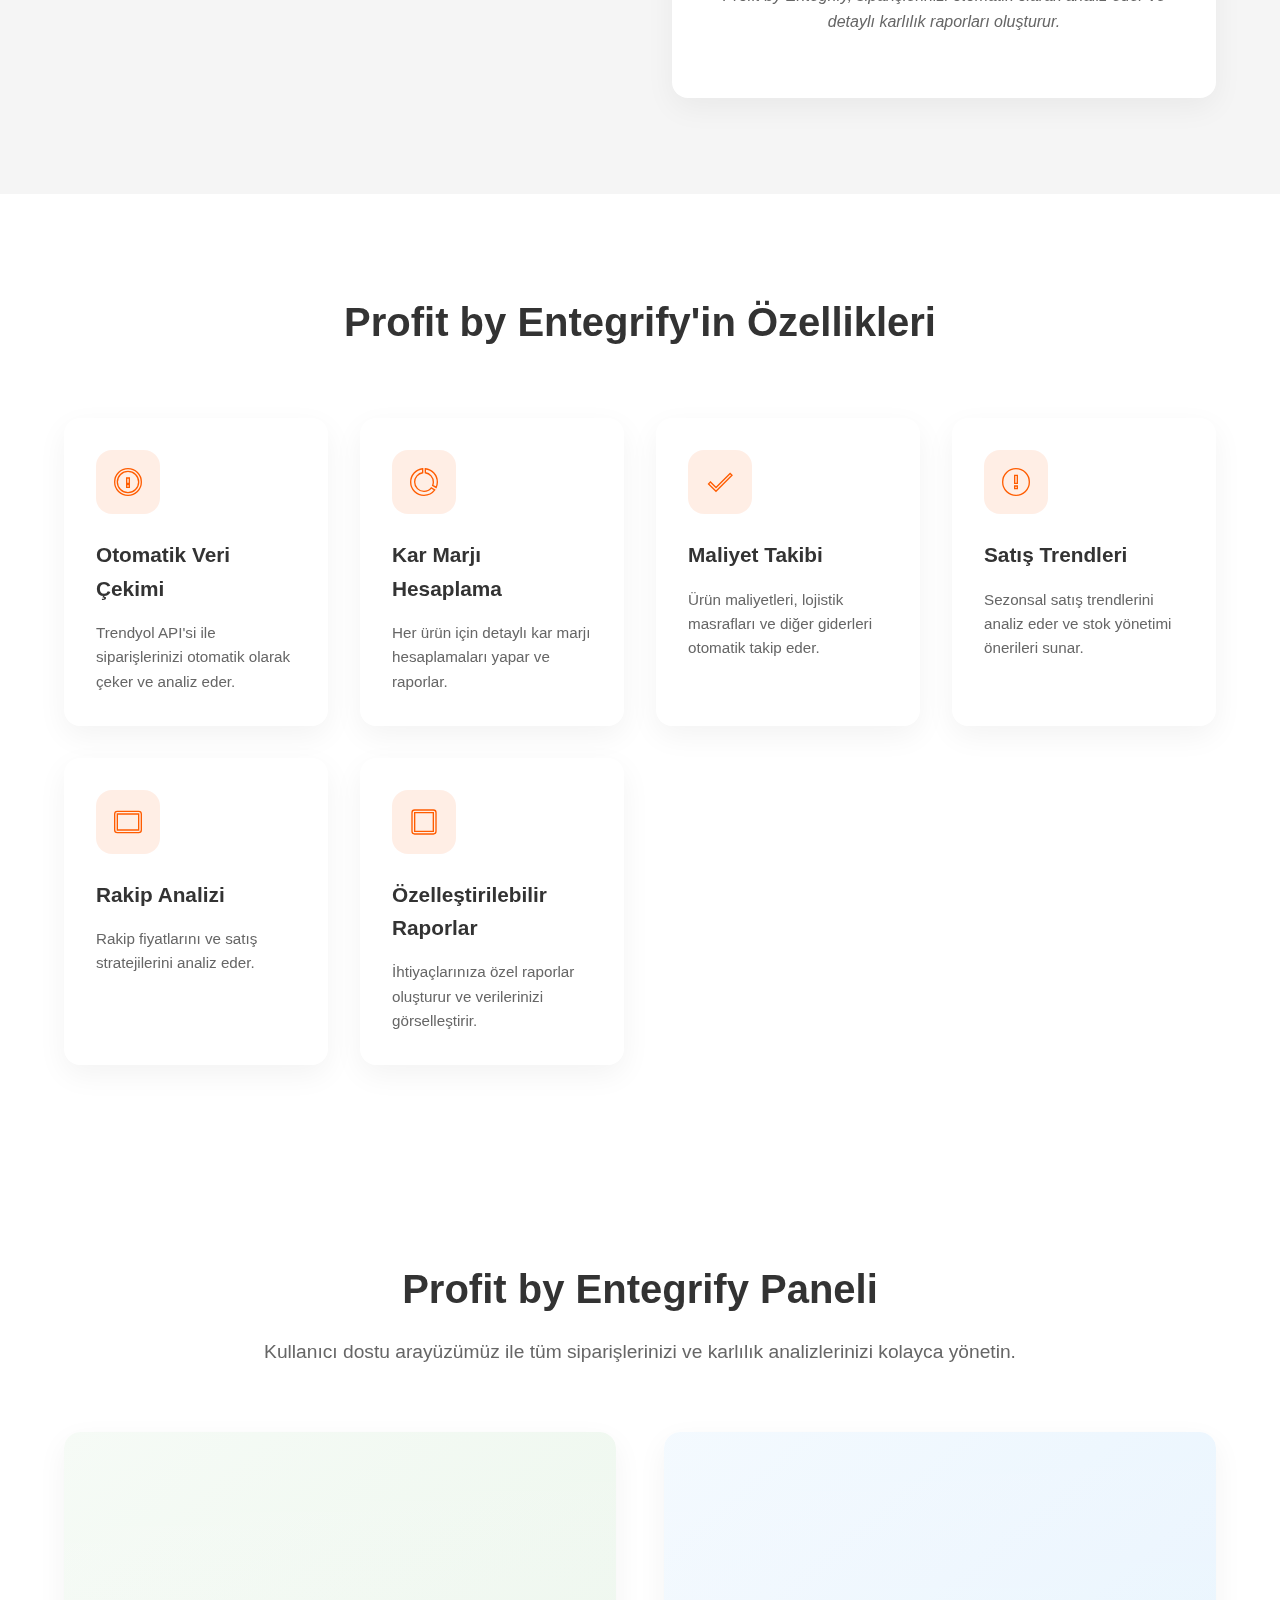
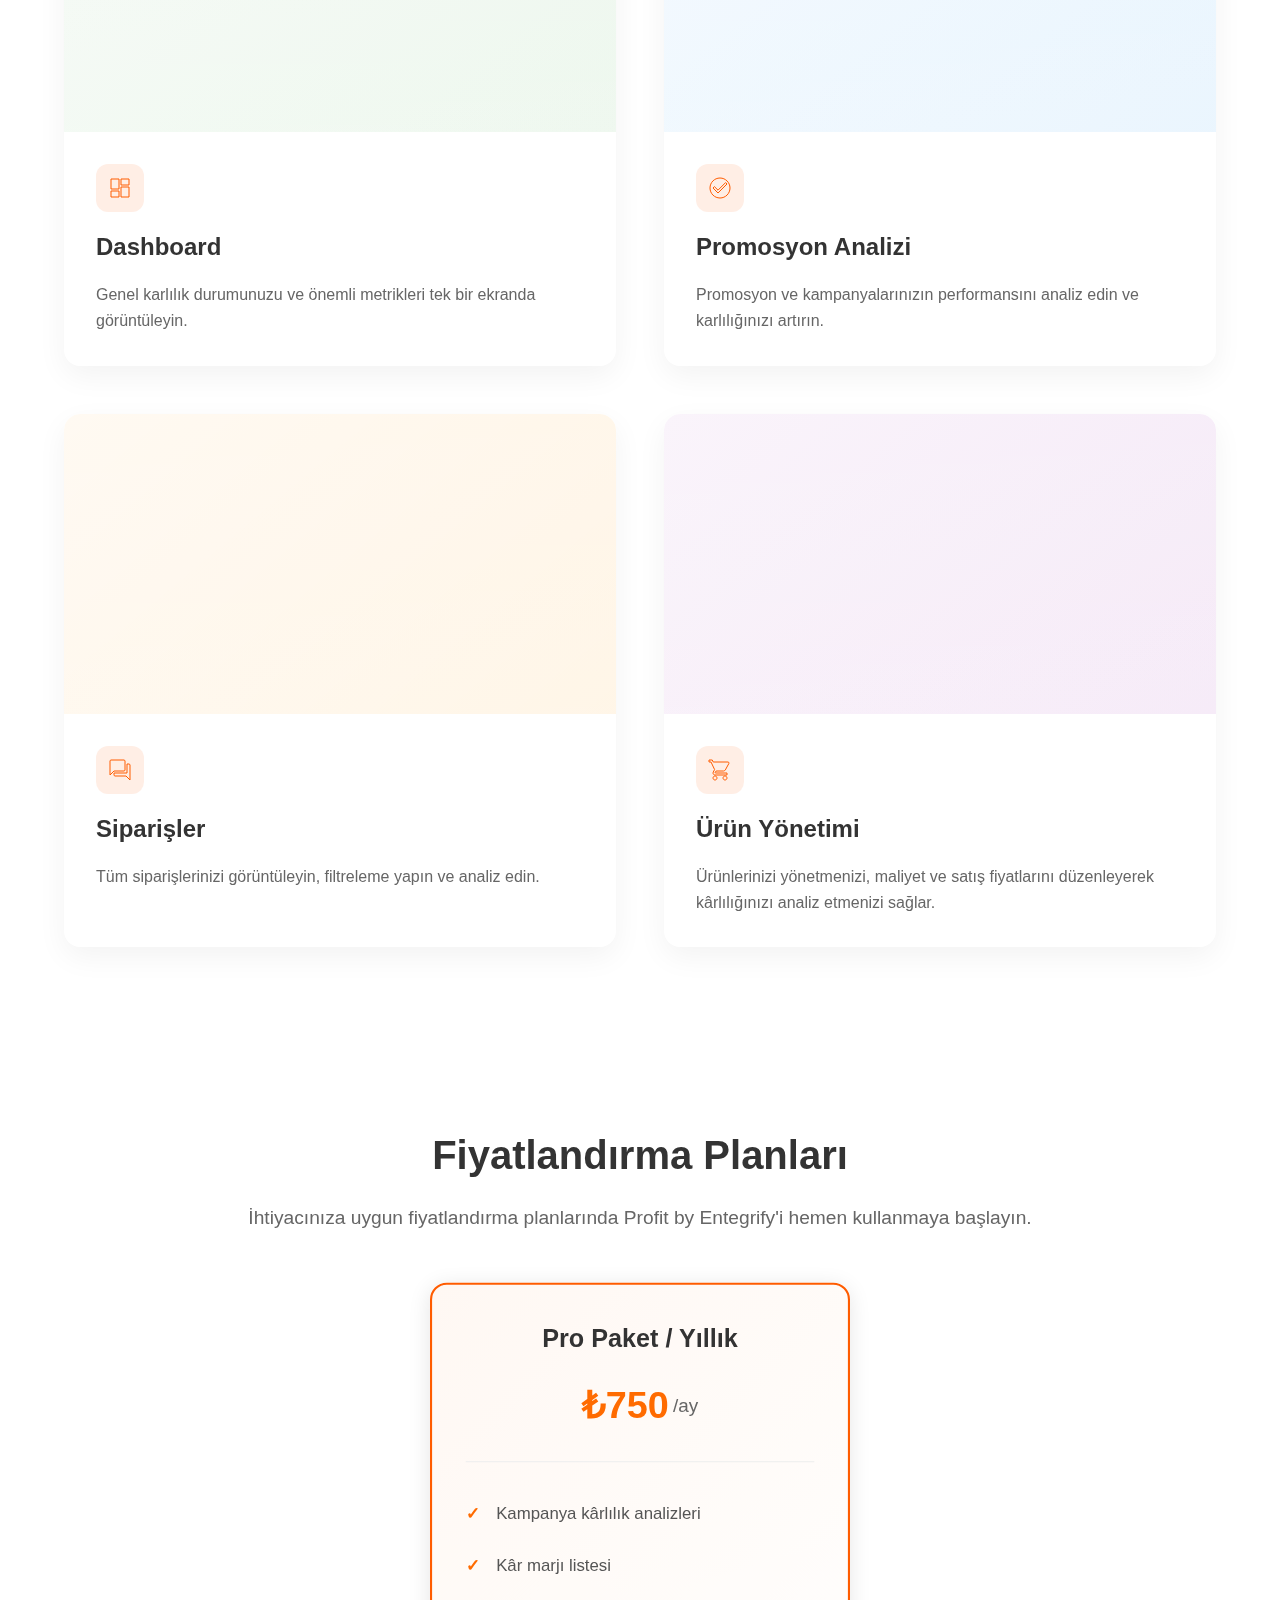
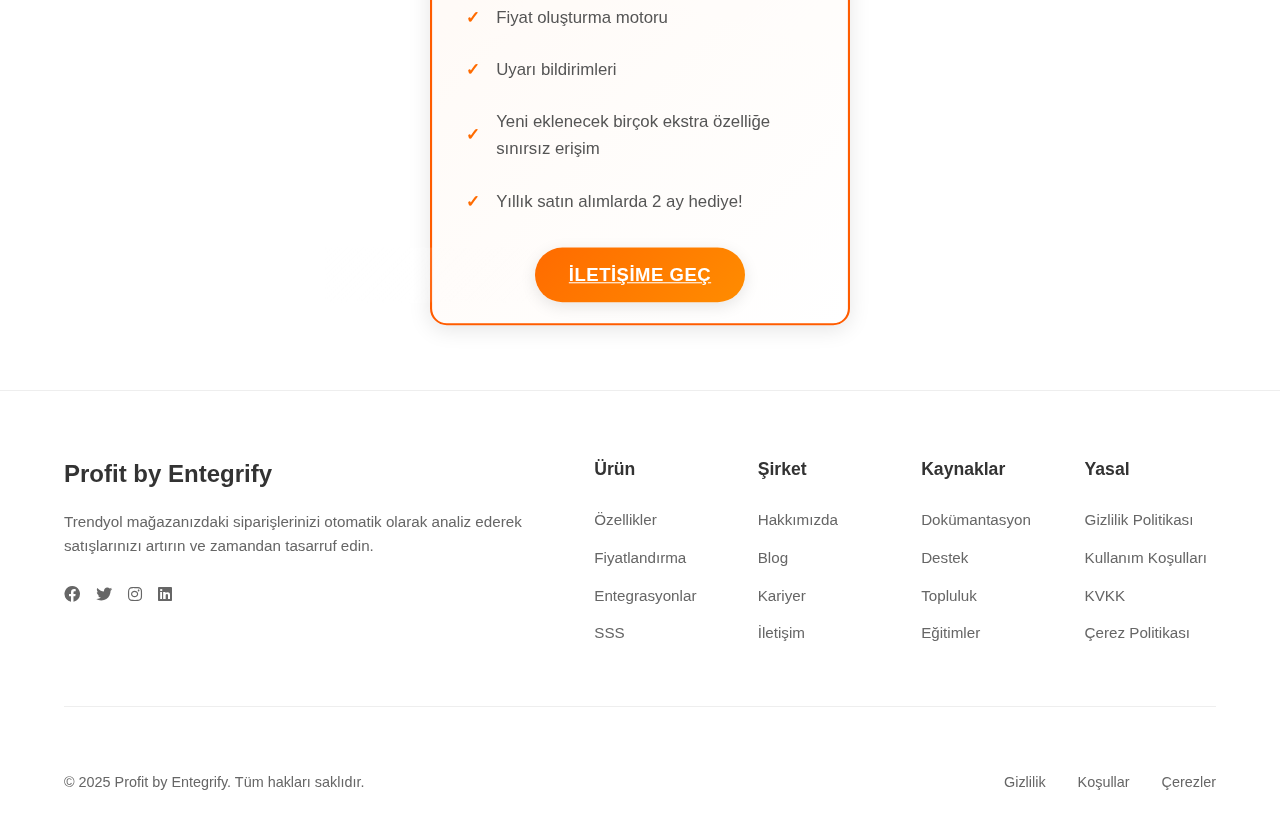
==== commit c28dc257: "Add files via upload" ====
--- a/index.html
+++ b/index.html
@@ -3,19 +3,91 @@
 <head>
     <meta charset="UTF-8">
     <meta name="viewport" content="width=device-width, initial-scale=1.0">
-    <title>Profit by Entegrify - Trendyol Sipariş ve Karlılık Analiz Platformu</title>
+    
+    <!-- Security Headers -->
+    <meta http-equiv="X-Content-Type-Options" content="nosniff">
+    <meta http-equiv="X-Frame-Options" content="SAMEORIGIN">
+    <meta http-equiv="Strict-Transport-Security" content="max-age=31536000; includeSubDomains">
+    <meta http-equiv="Content-Security-Policy" content="default-src 'self' https: data: 'unsafe-inline' 'unsafe-eval';">
+
+    <!-- SEO Meta Tags -->
+    <title>Profit by Entegrify | Trendyol Mağaza Yönetim ve Karlılık Analiz Platformu</title>
+    <meta name="description" content="Trendyol mağazanızın siparişlerini otomatik analiz eder, karlılık hesaplar ve satış stratejilerinizi optimize etmenize yardımcı olur. Gelişmiş analizlerle kar marjlarınızı artırın.">
+    <meta name="keywords" content="trendyol analiz, trendyol karlılık, e-ticaret analizi, trendyol mağaza yönetimi">
+    <meta name="robots" content="index, follow">
+    <meta name="author" content="Profit by Entegrify">
+    <meta name="google-site-verification" content="YOUR-VERIFICATION-CODE">
+
+    <!-- Open Graph / Social Media Meta Tags -->
+    <meta property="og:type" content="website">
+    <meta property="og:title" content="Profit by Entegrify | Trendyol Mağaza Analiz Platformu">
+    <meta property="og:description" content="Trendyol mağazanızın siparişlerini otomatik analiz eder, karlılık hesaplar ve satış stratejilerinizi optimize eder.">
+    <meta property="og:image" content="https://profit.entegrify.com/assets/logo1.png">
+    <meta property="og:url" content="https://profit.entegrify.com">
+    
+    <!-- Twitter Card Meta Tags -->
+    <meta name="twitter:card" content="summary_large_image">
+    <meta name="twitter:title" content="Profit by Entegrify">
+    <meta name="twitter:description" content="Trendyol mağaza analiz ve karlılık hesaplama platformu">
+    <meta name="twitter:image" content="https://profit.entegrify.com/assets/logo1.png">
+
+    <!-- Canonical URL -->
+    <link rel="canonical" href="https://profit.entegrify.com">
+    
+    <!-- Favicon and App Icons -->
+    <link rel="icon" type="image/png" href="assets/logo1.png">
+    <link rel="apple-touch-icon" href="assets/logo1.png">
+    
+    <!-- Preload Critical Resources -->
+    <link rel="preload" href="styles.css" as="style">
+    <link rel="preload" href="https://fonts.googleapis.com/css2?family=Inter:wght@400;500;600;700&display=swap" as="style">
+    
+    <!-- Stylesheets from CDN -->
+    <link rel="stylesheet" href="https://cdnjs.cloudflare.com/ajax/libs/font-awesome/6.0.0/css/all.min.css" crossorigin="anonymous" referrerpolicy="no-referrer">
+    <link href="https://fonts.googleapis.com/css2?family=Inter:wght@400;500;600;700&display=swap" rel="stylesheet" crossorigin="anonymous">
+    <link href="https://fonts.googleapis.com/css2?family=Poppins:wght@400;500;600;700;800&display=swap" rel="stylesheet" crossorigin="anonymous">
     <link rel="stylesheet" href="styles.css">
-    <link href="https://fonts.googleapis.com/css2?family=Inter:wght@400;500;600;700&display=swap" rel="stylesheet">
-    <link rel="stylesheet" href="https://cdnjs.cloudflare.com/ajax/libs/font-awesome/6.0.0/css/all.min.css">
-    <link href="https://fonts.googleapis.com/css2?family=Poppins:wght@400;500;600;700;800&display=swap" rel="stylesheet">
+
+    <!-- Yapısal veri işaretlemesi -->
+    <script type="application/ld+json">
+    {
+        "@context": "https://schema.org",
+        "@type": "SoftwareApplication",
+        "name": "Profit by Entegrify",
+        "applicationCategory": "BusinessApplication",
+        "description": "Trendyol mağaza analiz ve karlılık hesaplama platformu",
+        "operatingSystem": "Web",
+        "offers": {
+            "@type": "Offer",
+            "price": "750",
+            "priceCurrency": "TRY"
+        },
+        "aggregateRating": {
+            "@type": "AggregateRating",
+            "ratingValue": "4.8",
+            "ratingCount": "150"
+        }
+    }
+    </script>
+
+    <!-- Google Analytics -->
+    <script async src="https://www.googletagmanager.com/gtag/js?id=G-XXXXXXXXXX"></script>
+    <script>
+        window.dataLayer = window.dataLayer || [];
+        function gtag(){dataLayer.push(arguments);}
+        gtag('js', new Date());
+        gtag('config', 'G-XXXXXXXXXX');
+    </script>
 </head>
 <body>
     <header>
-        <nav>
+        <nav aria-label="Ana Menü">
             <div class="logo">
-                <img src="assets/logo.png" alt="Profit by Entegrify Logo">
-            </div>
-            <button class="mobile-menu-btn">
+                <a href="/" aria-label="Ana Sayfa">
+                    <img src="assets/logo.png" alt="Profit by Entegrify Logo" width="150" height="80">
+                </a>
+            </div>
+            <button class="mobile-menu-btn" aria-label="Menüyü Aç/Kapat">
                 <span></span>
                 <span></span>
                 <span></span>
@@ -35,17 +107,19 @@
         <section class="hero">
             <div class="hero-content">
                 <h1>
-                    Trendyol<br>
-                    Siparişlerinizi<br>
-                    <span class="highlight">Analiz Edin</span><br>
-                    Karlılığınızı Artırın
+                    Trendyol Mağazanızı<br>
+                    Analiz Edin<br>
+                    <span style="color: #FF5C00;">Karlılığınızı<br>
+                    Artırın</span>
                 </h1>
-                <p class="subtitle">Satışlarınızı Optimize Edin</p>
+                <p class="subtitle">Akıllı Analiz, Yüksek Karlılık</p>
                 <p class="description">
-                    Profit by Entegrify, Trendyol mağazanızdaki tüm siparişleri otomatik olarak analiz eder, karlılığınızı hesaplar ve satış stratejilerinizi optimize etmenize yardımcı olur. Gelişmiş analizler ile kar marjlarınızı artırın ve işletmenizi büyütün.
+                    Profit by Entegrify, Trendyol mağazanızdaki tüm siparişleri otomatik olarak analiz eder, 
+                    karlılığınızı hesaplar ve satış stratejilerinizi optimize etmenize yardımcı olur. 
+                    Gelişmiş analizler ile kar marjlarınızı artırın ve işletmenizi büyütün.
                 </p>
                 <div class="cta-buttons">
-                    <a href="https://profit.entegrify.com/login" class="btn-primary">HEMEN BAŞLAYIN</a>
+                    <a href="#" class="btn-primary">HEMEN BAŞLAYIN</a>
                     <a href="https://wa.me/905528480446" class="btn-secondary">İLETİŞİME GEÇ</a>
                 </div>
             </div>
@@ -53,9 +127,10 @@
                 <div class="video-container">
                     <iframe 
                         width="100%" 
-                        height="315" 
+                        height="100%" 
                         src="https://www.youtube.com/embed/PZxdP8gvdds" 
                         title="Profit by Entegrify Tanıtım Videosu"
+                        loading="lazy"
                         frameborder="0" 
                         allow="accelerometer; autoplay; clipboard-write; encrypted-media; gyroscope; picture-in-picture" 
                         allowfullscreen>
@@ -176,74 +251,66 @@
                 <div class="qa-slider">
                     <div class="qa-card active">
                         <div class="question">
-                            <h4>🧾 Örnek 1: Ürün Satışı</h4>
-                            <p>
-                                Ürün: Kadın Basic Tişört<br>
-                                Satış Fiyatı: 199 TL<br>
-                                Alış Fiyatı: 85 TL<br>
-                                Komisyon: %18<br>
-                                Kargo Ücreti: 15 TL
-                            </p>
+                            <h4>🧾 Örnek Sipariş Analizi</h4>
+                            <div class="order-summary">
+                                <div class="summary-item">
+                                    <span class="summary-label">Sipariş Tutarı:</span>
+                                    <span class="summary-value highlight">₺789.00</span>
+                                </div>
+                                <div class="summary-item">
+                                    <span class="summary-label">Kar Tutarı:</span>
+                                    <span class="summary-value success">₺252.00</span>
+                                </div>
+                                <div class="summary-item">
+                                    <span class="summary-label">Kar Oranı:</span>
+                                    <span class="summary-value success">%31.94</span>
+                                </div>
+                            </div>
                         </div>
                         <div class="answer">
-                            <p>
-                                ✅ Sonuç: Bu satıştan elde ettiğiniz net kâr 63 TL'dir.<br>
-                                💡 Öneri: Komisyon oranını %15 seviyesinde sabitlerseniz, kârınız 12 TL daha artar.
-                            </p>
+                            <h5>Maliyet Detayları</h5>
+                            <div class="cost-breakdown">
+                                <div class="cost-item">
+                                    <span class="cost-label">Kargo Ücreti</span>
+                                    <span class="cost-value">₺125.00</span>
+                                </div>
+                                <div class="cost-item">
+                                    <span class="cost-label">Ürün Maliyeti</span>
+                                    <span class="cost-value">₺225.00</span>
+                                </div>
+                                <div class="cost-item">
+                                    <span class="cost-label">Komisyon Tutarı</span>
+                                    <span class="cost-value">₺169.64</span>
+                                </div>
+                                <div class="cost-item">
+                                    <span class="cost-label">Hizmet Bedeli</span>
+                                    <span class="cost-value">₺10.19</span>
+                                </div>
+                                <div class="cost-item">
+                                    <span class="cost-label">Stopaj Kesintisi</span>
+                                    <span class="cost-value">₺7.17</span>
+                                </div>
+                                <div class="cost-item">
+                                    <span class="cost-label">KDV</span>
+                                    <span class="cost-value">₺0.48</span>
+                                </div>
+                            </div>
+                            <div class="analysis-result">
+                                <div class="result-item success">
+                                    <i class="fas fa-check-circle"></i>
+                                    <span>Bu satıştan elde ettiğiniz net kâr ₺252.00'dir.</span>
+                                </div>
+                                <div class="result-item info">
+                                    <i class="fas fa-lightbulb"></i>
+                                    <span>Komisyon oranını %15 seviyesinde sabitlerseniz, kârınız daha da artabilir.</span>
+                                </div>
+                            </div>
                         </div>
                     </div>
-
-                    <div class="qa-card">
-                        <div class="question">
-                            <h4>⚡ Örnek 2: Flash Teklif Durumu</h4>
-                            <p>
-                                Ürün: Erkek Spor Ayakkabı<br>
-                                Normal Satış Fiyatı: 899 TL<br>
-                                Flash Teklif Fiyatı: 699 TL<br>
-                                Beklenen Satış Artışı: %150<br>
-                                Kampanya Komisyonu: %20
-                            </p>
-                        </div>
-                        <div class="answer">
-                            <p>
-                                ❓Soru: Bu fiyatla zarar eder miyim?<br>
-                                🧠 Sistem Hesabı:<br><br>
-                                Kâr marjınız bu fiyatla %22 azalır.<br>
-                                Bu fiyatla satış yaparsanız 45 TL kâr edersiniz.<br>
-                                🔍 Karar: Eğer adet bazlı satışınız artarsa toplamda 450 TL daha fazla kâr edebilirsiniz.
-                            </p>
-                        </div>
-                    </div>
-
-                    <div class="qa-card">
-                        <div class="question">
-                            <h4>📉 Örnek 3: Kampanyalı Ürün Analizi</h4>
-                            <p>
-                                Ürün: Çocuk Eşofman Takımı<br>
-                                Kampanya Fiyatı: 299 TL<br>
-                                Normal Satış Fiyatı: 399 TL<br>
-                                Aylık Satış Adedi: 50<br>
-                                Kampanya Sonrası Satış Artışı: %200
-                            </p>
-                        </div>
-                        <div class="answer">
-                            <p>
-                                📊 Sonuç: Kampanya sayesinde aylık net kârınız 4500 TL oldu.<br>
-                                ⚠️ Uyarı: Kampanyaya katıldığınızda bazı giderler (kargo + komisyon) arttı, ancak satış adedi yüksek olduğu için toplam kazancınız yükseldi.
-                            </p>
-                        </div>
-                    </div>
                 </div>
                 <div class="slider-nav">
-                    <button class="prev">&#10094;</button>
-                    <div class="dots">
-                        <span class="dot active"></span>
-                        <span class="dot"></span>
-                        <span class="dot"></span>
-                    </div>
-                    <button class="next">&#10095;</button>
-                </div>
-                <p class="slider-caption">Profit by Entegrify, siparişlerinizi otomatik olarak analiz eder ve detaylı karlılık raporları oluşturur.</p>
+                    <p class="slider-caption">Profit by Entegrify, siparişlerinizi otomatik olarak analiz eder ve detaylı karlılık raporları oluşturur.</p>
+                </div>
             </div>
         </div>
     </section>
@@ -736,8 +803,8 @@
             padding-bottom: 56.25%; /* 16:9 Aspect Ratio */
             height: 0;
             overflow: hidden;
-            border-radius: 10px;
-            box-shadow: 0 4px 20px rgba(0,0,0,0.1);
+            border-radius: 12px;
+            box-shadow: 0 10px 30px rgba(0, 0, 0, 0.1);
         }
 
         .video-container iframe {
@@ -746,12 +813,269 @@
             left: 0;
             width: 100%;
             height: 100%;
-            border-radius: 10px;
+            border-radius: 12px;
         }
 
         @media (max-width: 768px) {
+            .hero {
+                flex-direction: column;
+                padding: 20px;
+                text-align: center;
+            }
+
+            .hero-content {
+                width: 100%;
+                margin-bottom: 30px;
+            }
+
+            .hero-image {
+                width: 100%;
+                margin-top: 20px;
+            }
+
             .video-container {
-                margin: 20px 0;
+                margin: 0 auto;
+                max-width: 100%;
+            }
+        }
+
+        /* Advantages Section */
+        .advantages {
+            padding: 6rem 5%;
+            background-color: var(--background-color);
+        }
+
+        .advantages .section-header {
+            text-align: center;
+            margin-bottom: 4rem;
+        }
+
+        .advantages .section-header h2 {
+            font-size: 2.5rem;
+            margin-bottom: 1rem;
+            color: var(--text-color);
+        }
+
+        .advantages .section-description {
+            font-size: 1.2rem;
+            color: #666;
+            max-width: 800px;
+            margin: 0 auto;
+        }
+
+        @media (max-width: 768px) {
+            .advantages {
+                padding: 4rem 1rem;
+            }
+
+            .advantages .section-header h2 {
+                font-size: 2rem;
+            }
+
+            .advantages .section-description {
+                font-size: 1rem;
+            }
+        }
+
+        /* Section Header Styles */
+        .section-header {
+            text-align: center;
+            margin-bottom: 4rem;
+            opacity: 1;
+            transform: none;
+            transition: none;
+        }
+
+        .section-header h2 {
+            font-size: 2.5rem;
+            margin-bottom: 1rem;
+            color: var(--text-color);
+            font-weight: 700;
+        }
+
+        .section-description {
+            font-size: 1.2rem;
+            color: #666;
+            max-width: 800px;
+            margin: 0 auto;
+            line-height: 1.6;
+        }
+
+        @media (max-width: 768px) {
+            .section-header {
+                margin-bottom: 3rem;
+                padding: 0 1rem;
+            }
+
+            .section-header h2 {
+                font-size: 2rem;
+            }
+
+            .section-description {
+                font-size: 1rem;
+                padding: 0 1rem;
+            }
+        }
+
+        /* Remove old section header styles that might be causing issues */
+        .section-header.visible {
+            opacity: 1;
+            transform: none;
+        }
+
+        .order-summary {
+            background: #f8f9fa;
+            border-radius: 8px;
+            padding: 15px;
+            margin: 15px 0;
+        }
+
+        .summary-item {
+            display: flex;
+            justify-content: space-between;
+            align-items: center;
+            padding: 8px 0;
+        }
+
+        .summary-label {
+            color: #666;
+            font-weight: 500;
+        }
+
+        .summary-value {
+            font-weight: 600;
+            font-size: 1.1em;
+        }
+
+        .summary-value.highlight {
+            color: #FF5C00;
+        }
+
+        .summary-value.success {
+            color: #28a745;
+        }
+
+        .cost-breakdown {
+            background: #fff;
+            border-radius: 8px;
+            padding: 15px;
+            margin: 15px 0;
+            border: 1px solid #eee;
+        }
+
+        .cost-item {
+            display: flex;
+            justify-content: space-between;
+            padding: 10px 0;
+            border-bottom: 1px solid #eee;
+        }
+
+        .cost-item:last-child {
+            border-bottom: none;
+        }
+
+        .cost-label {
+            color: #666;
+            font-weight: 500;
+        }
+
+        .cost-value {
+            color: #333;
+            font-weight: 600;
+        }
+
+        .analysis-result {
+            margin-top: 20px;
+        }
+
+        .result-item {
+            display: flex;
+            align-items: center;
+            gap: 10px;
+            padding: 12px;
+            border-radius: 8px;
+            margin-bottom: 10px;
+        }
+
+        .result-item.success {
+            background: #e8f5e9;
+            color: #2e7d32;
+        }
+
+        .result-item.info {
+            background: #e3f2fd;
+            color: #1565c0;
+        }
+
+        .result-item i {
+            font-size: 1.2em;
+        }
+
+        .qa-card .answer h5 {
+            color: #333;
+            font-size: 1.1em;
+            margin-bottom: 15px;
+            font-weight: 600;
+        }
+
+        .panel-image {
+            width: 100%;
+            height: 300px;
+            overflow: hidden;
+            position: relative;
+            background: linear-gradient(140deg, rgba(255, 92, 0, 0.05), rgba(255, 92, 0, 0.1));
+            border-radius: 16px 16px 0 0;
+        }
+
+        .panel-card:nth-child(1) .panel-image {
+            background: linear-gradient(140deg, rgba(76, 175, 80, 0.05), rgba(76, 175, 80, 0.1));
+        }
+
+        .panel-card:nth-child(2) .panel-image {
+            background: linear-gradient(140deg, rgba(33, 150, 243, 0.05), rgba(33, 150, 243, 0.1));
+        }
+
+        .panel-card:nth-child(3) .panel-image {
+            background: linear-gradient(140deg, rgba(255, 152, 0, 0.05), rgba(255, 152, 0, 0.1));
+        }
+
+        .panel-card:nth-child(4) .panel-image {
+            background: linear-gradient(140deg, rgba(156, 39, 176, 0.05), rgba(156, 39, 176, 0.1));
+        }
+
+        .panel-image::after {
+            content: '';
+            position: absolute;
+            top: 0;
+            left: 0;
+            right: 0;
+            bottom: 0;
+            background: linear-gradient(180deg, rgba(255, 255, 255, 0.02) 0%, rgba(255, 255, 255, 0.1) 100%);
+            pointer-events: none;
+        }
+
+        .panel-image img {
+            width: 100%;
+            height: 100%;
+            object-fit: contain;
+            transition: transform 0.3s ease;
+            position: relative;
+            z-index: 1;
+            padding: 20px;
+            mix-blend-mode: multiply;
+        }
+
+        .panel-card:hover .panel-image img {
+            transform: scale(1.02);
+        }
+
+        @media (max-width: 768px) {
+            .panel-image {
+                height: 200px;
+            }
+            
+            .panel-image img {
+                padding: 15px;
             }
         }
     </style>
@@ -965,13 +1289,16 @@
         const sectionObserver = new IntersectionObserver((entries, observer) => {
             entries.forEach(entry => {
                 if (entry.isIntersecting) {
-                    entry.target.classList.add('visible');
-                    observer.unobserve(entry.target); // Bir kez görüldükten sonra gözlemlemeyi bırak
+                    entry.target.style.opacity = '1';
+                    entry.target.style.transform = 'none';
+                    observer.unobserve(entry.target);
                 }
             });
         }, observerOptions);
 
         sectionHeaders.forEach(header => {
+            header.style.opacity = '1';
+            header.style.transform = 'none';
             sectionObserver.observe(header);
         });
 
@@ -981,7 +1308,6 @@
         const staggerObserver = new IntersectionObserver((entries, observer) => {
             entries.forEach((entry, index) => {
                 if (entry.isIntersecting) {
-                    // Stagger effect için delay ekle
                     entry.target.style.animationDelay = `${index * 0.1}s`;
                     entry.target.style.opacity = '1';
                     observer.unobserve(entry.target);
@@ -990,7 +1316,7 @@
         }, observerOptions);
 
         animatedElements.forEach(element => {
-            element.style.opacity = '0';
+            element.style.opacity = '1';
             staggerObserver.observe(element);
         });
     </script>
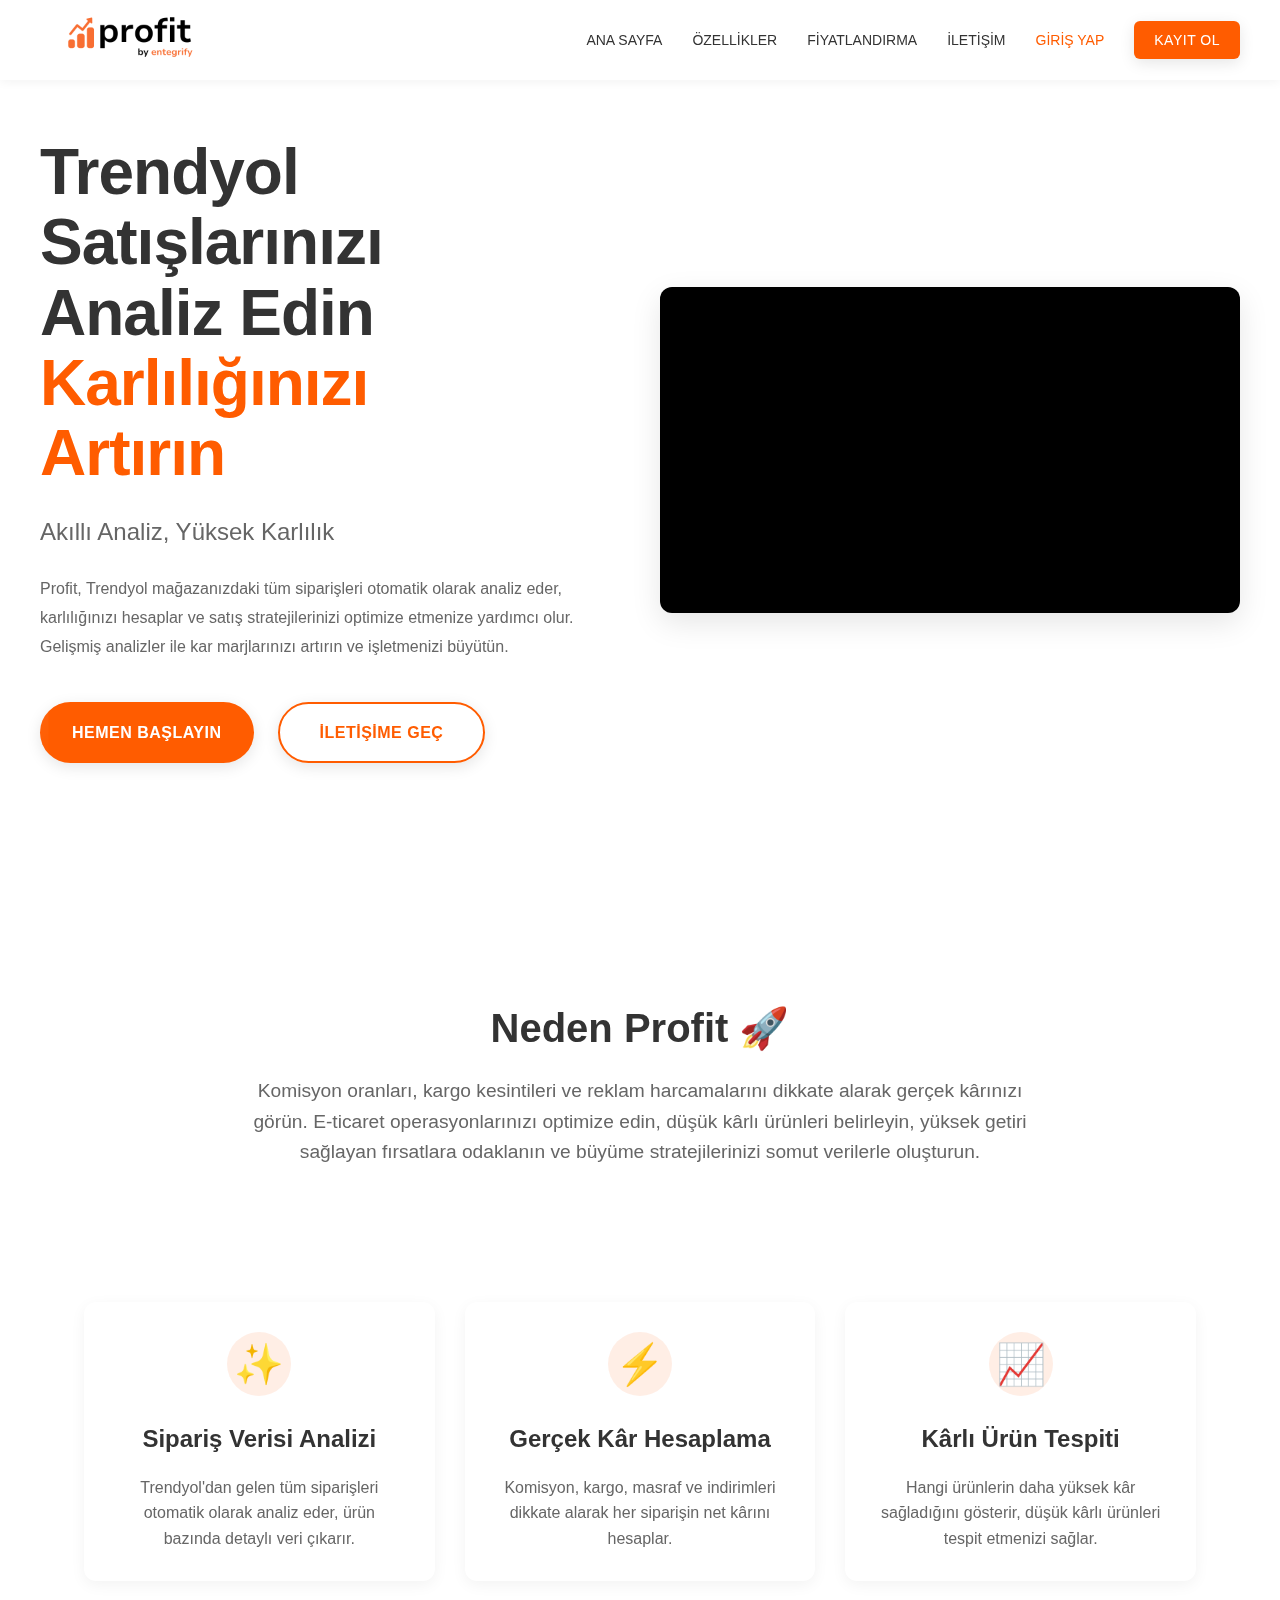
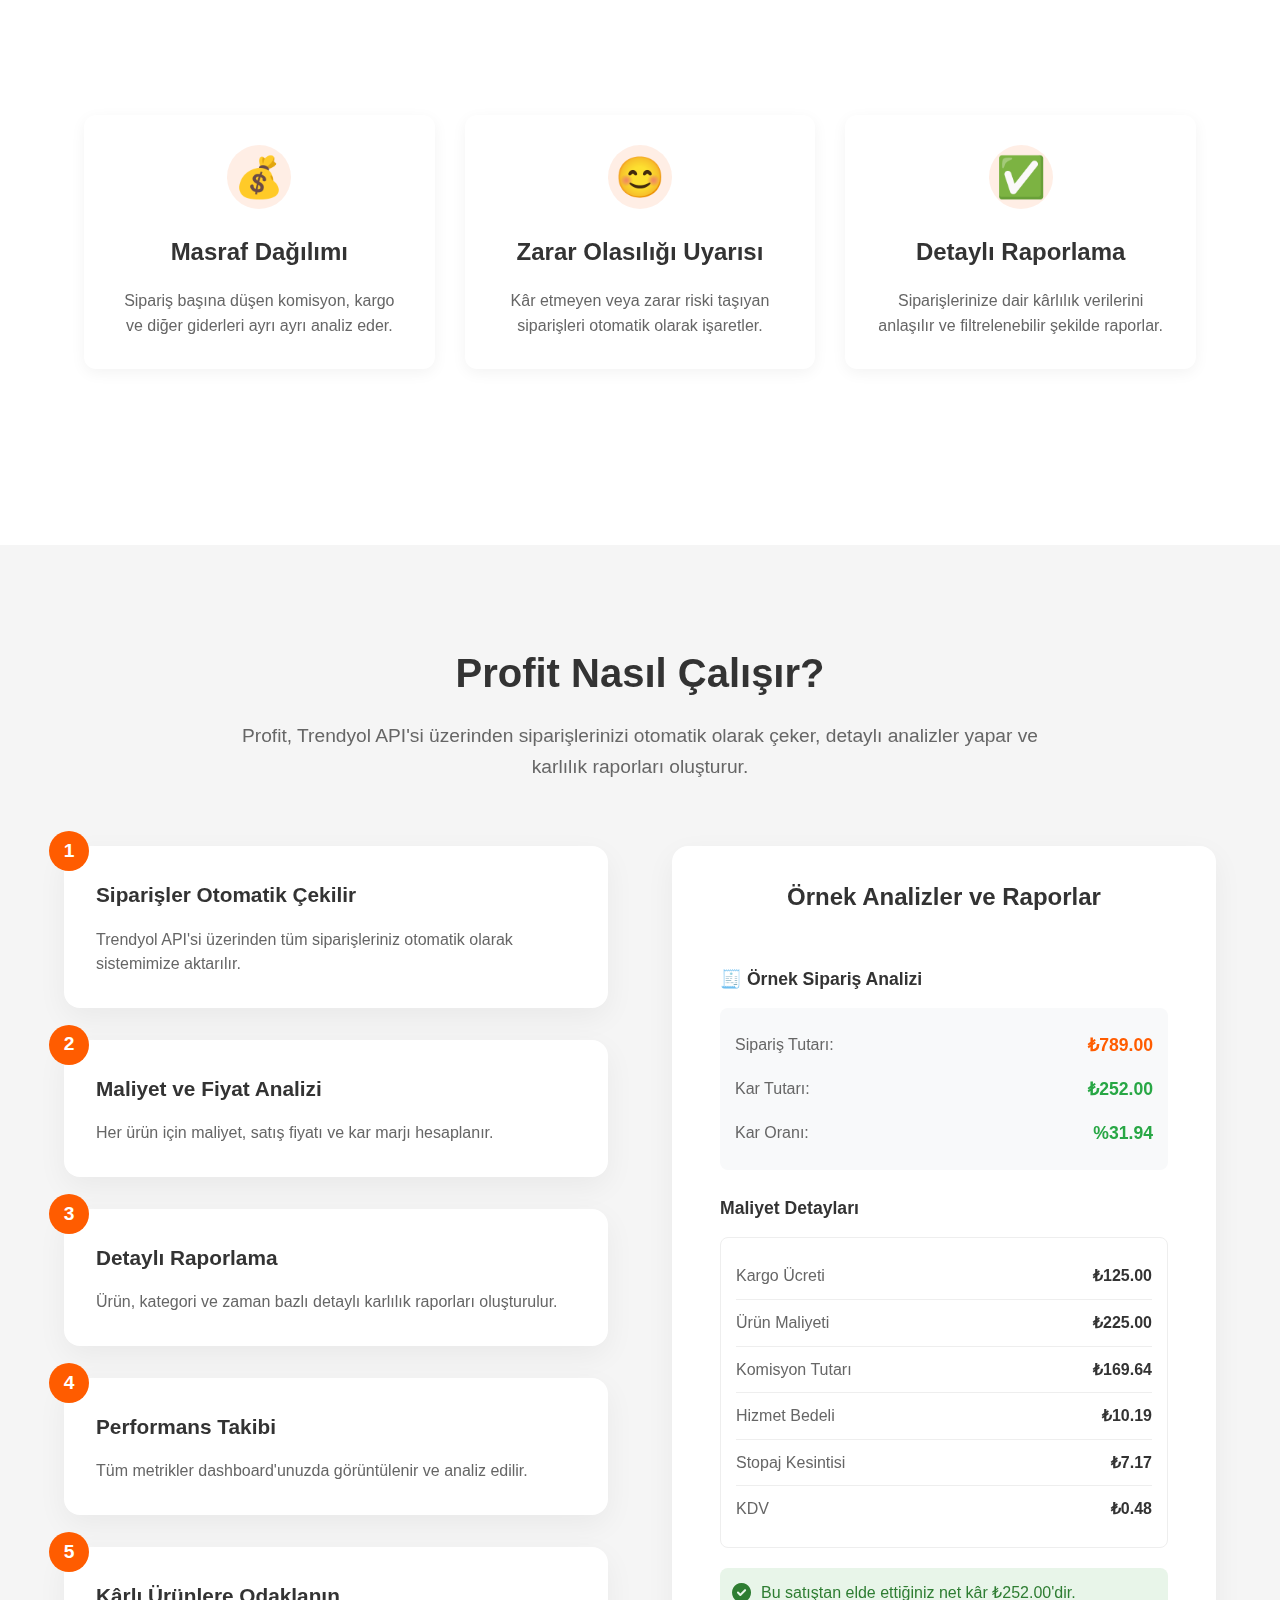
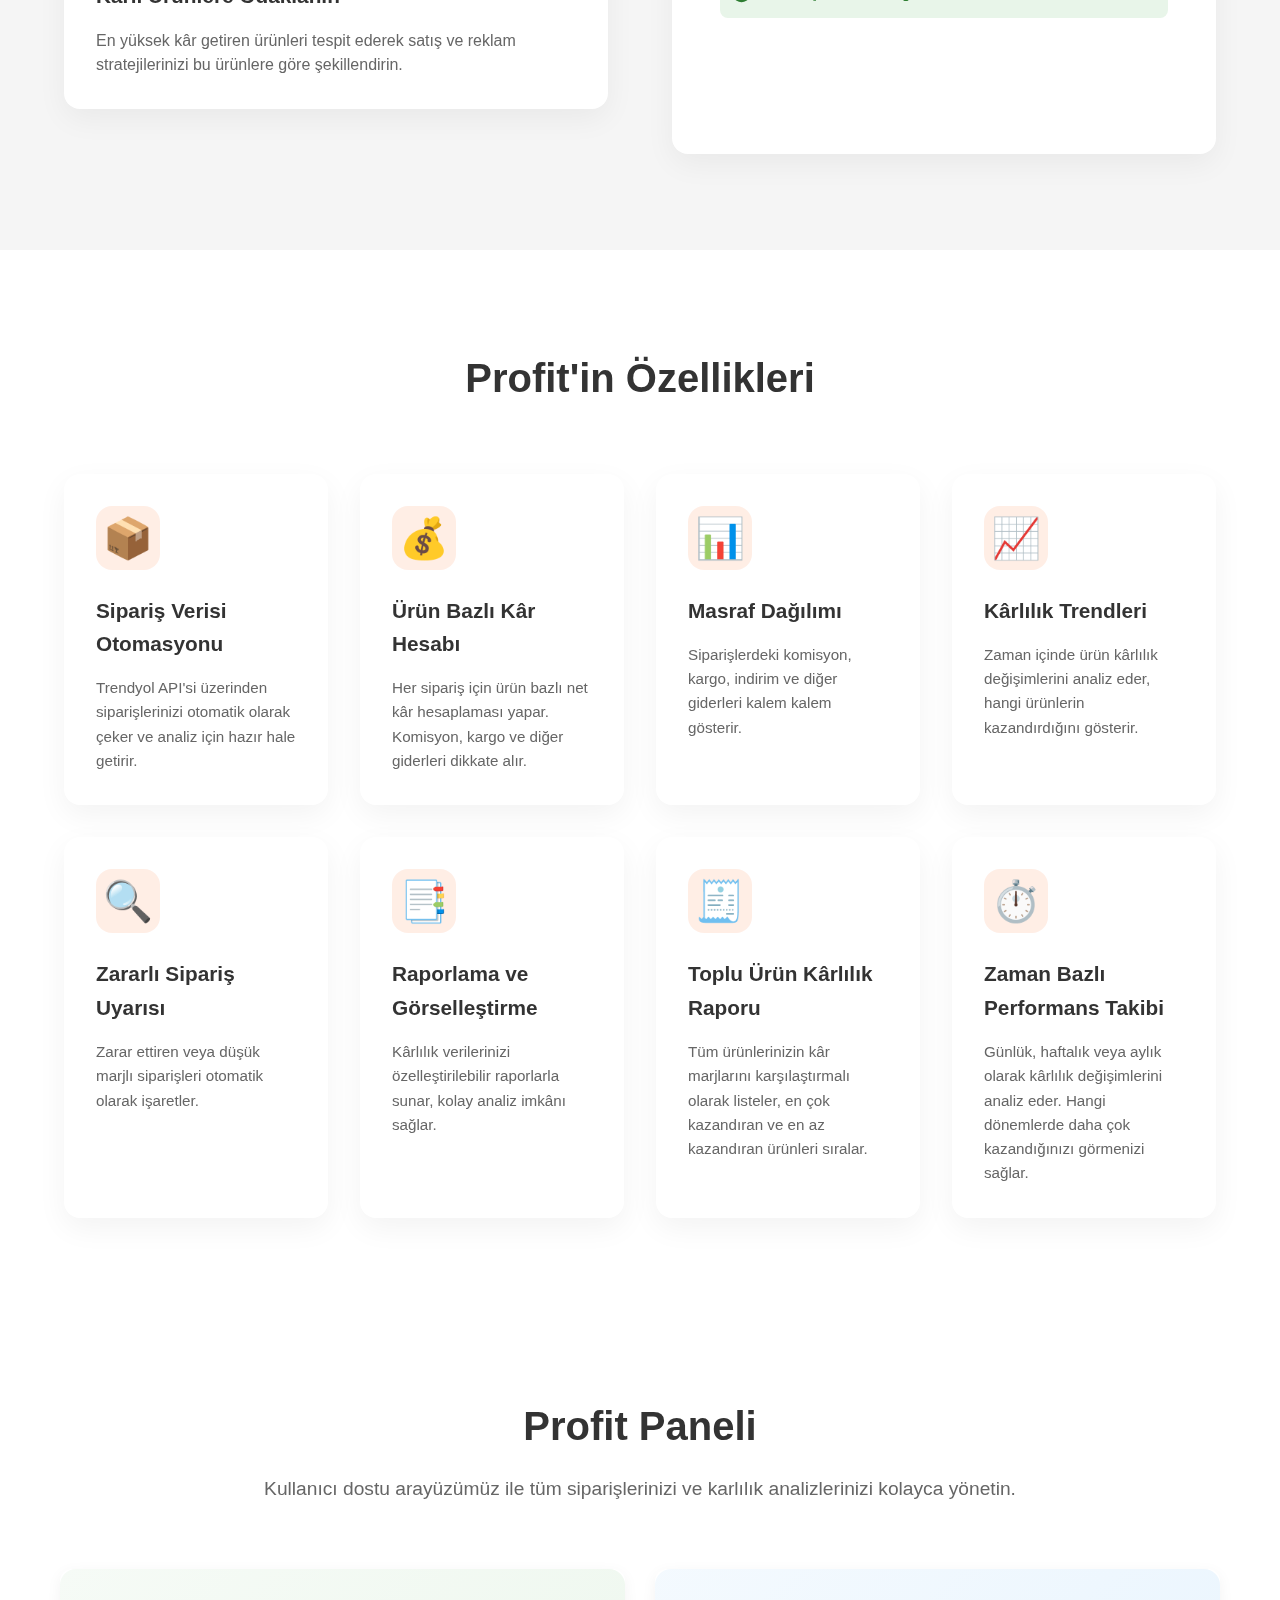
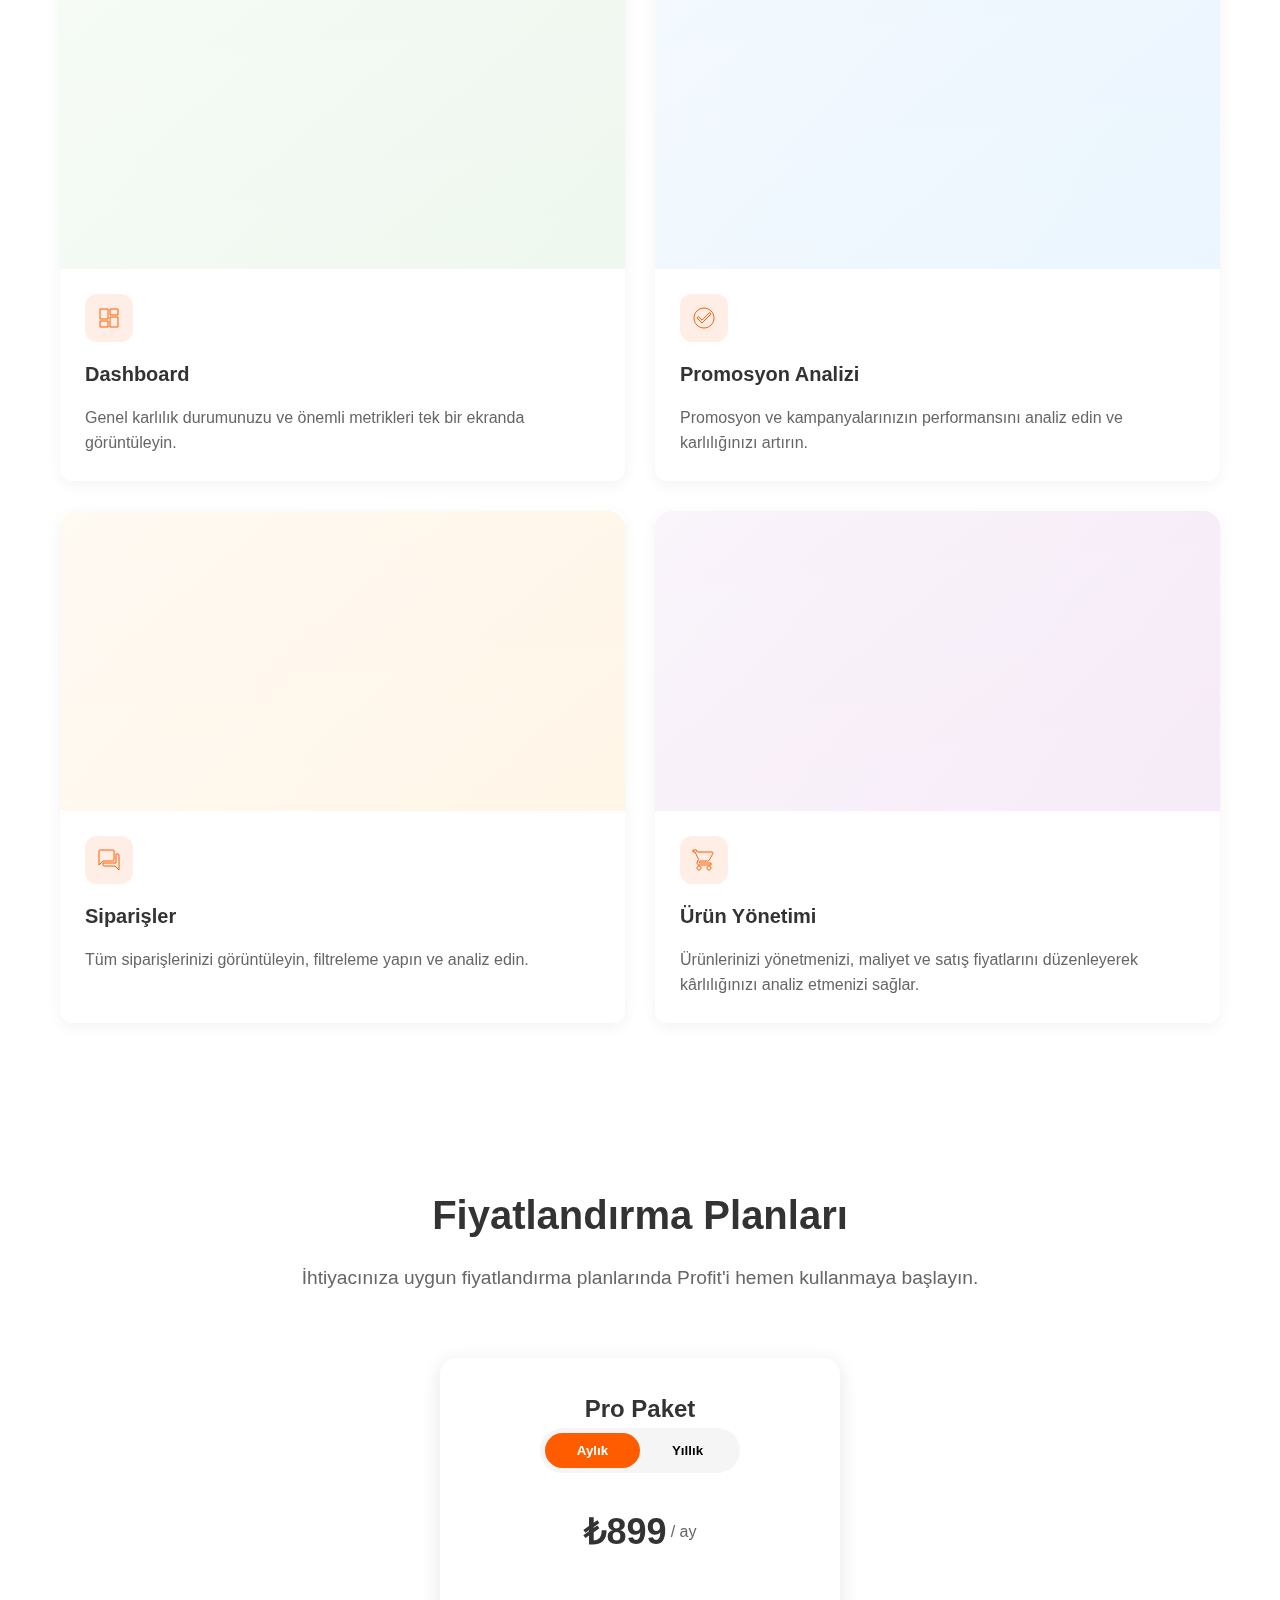
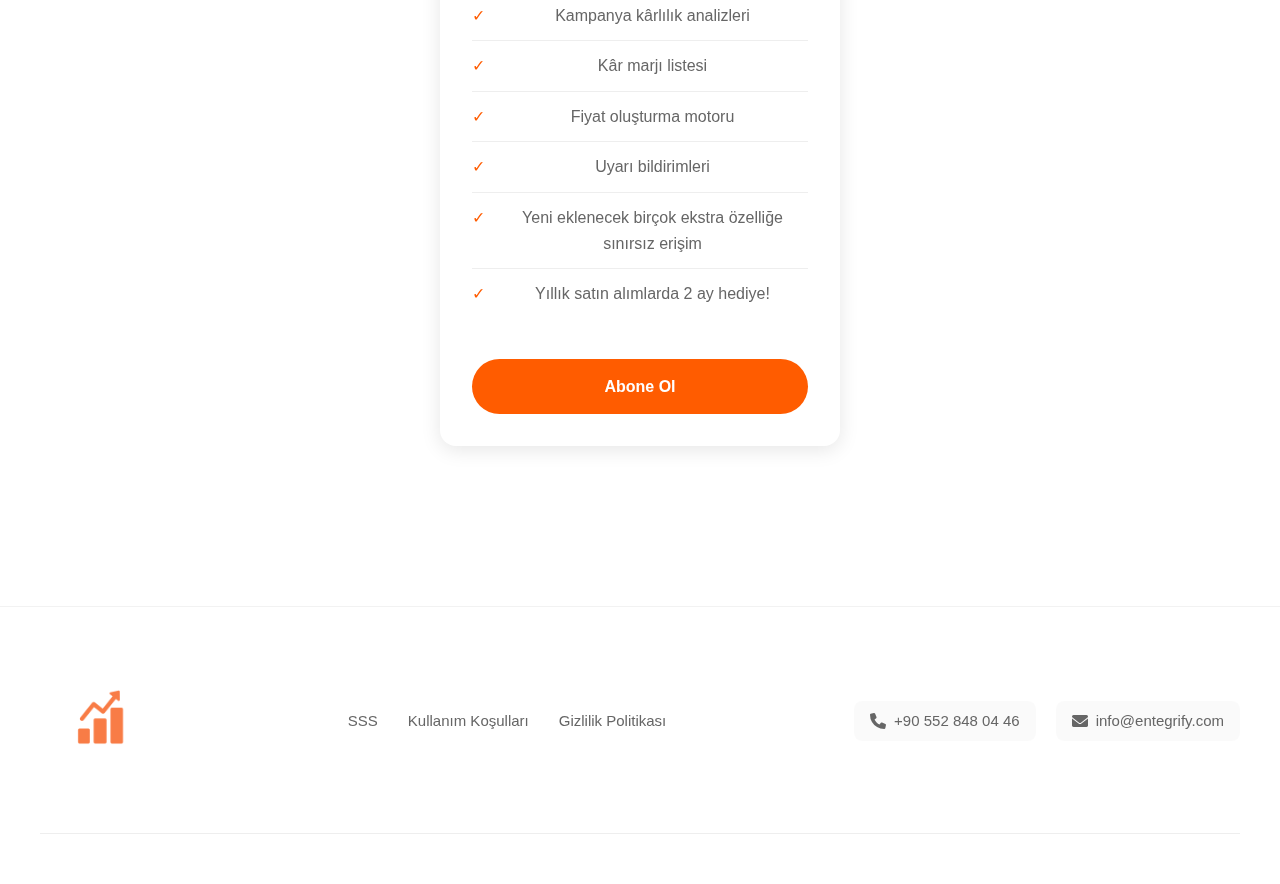
==== commit ea2c0366: "Add files via upload" ====
--- a/index.html
+++ b/index.html
@@ -11,23 +11,23 @@
     <meta http-equiv="Content-Security-Policy" content="default-src 'self' https: data: 'unsafe-inline' 'unsafe-eval';">
 
     <!-- SEO Meta Tags -->
-    <title>Profit by Entegrify | Trendyol Mağaza Yönetim ve Karlılık Analiz Platformu</title>
+    <title>Profit | Trendyol Mağaza Yönetim ve Karlılık Analiz Platformu</title>
     <meta name="description" content="Trendyol mağazanızın siparişlerini otomatik analiz eder, karlılık hesaplar ve satış stratejilerinizi optimize etmenize yardımcı olur. Gelişmiş analizlerle kar marjlarınızı artırın.">
     <meta name="keywords" content="trendyol analiz, trendyol karlılık, e-ticaret analizi, trendyol mağaza yönetimi">
     <meta name="robots" content="index, follow">
-    <meta name="author" content="Profit by Entegrify">
+    <meta name="author" content="Profit">
     <meta name="google-site-verification" content="YOUR-VERIFICATION-CODE">
 
     <!-- Open Graph / Social Media Meta Tags -->
     <meta property="og:type" content="website">
-    <meta property="og:title" content="Profit by Entegrify | Trendyol Mağaza Analiz Platformu">
+    <meta property="og:title" content="Profit | Trendyol Mağaza Analiz Platformu">
     <meta property="og:description" content="Trendyol mağazanızın siparişlerini otomatik analiz eder, karlılık hesaplar ve satış stratejilerinizi optimize eder.">
     <meta property="og:image" content="https://profit.entegrify.com/assets/logo1.png">
     <meta property="og:url" content="https://profit.entegrify.com">
     
     <!-- Twitter Card Meta Tags -->
     <meta name="twitter:card" content="summary_large_image">
-    <meta name="twitter:title" content="Profit by Entegrify">
+    <meta name="twitter:title" content="Profit">
     <meta name="twitter:description" content="Trendyol mağaza analiz ve karlılık hesaplama platformu">
     <meta name="twitter:image" content="https://profit.entegrify.com/assets/logo1.png">
 
@@ -53,7 +53,7 @@
     {
         "@context": "https://schema.org",
         "@type": "SoftwareApplication",
-        "name": "Profit by Entegrify",
+        "name": "Profit",
         "applicationCategory": "BusinessApplication",
         "description": "Trendyol mağaza analiz ve karlılık hesaplama platformu",
         "operatingSystem": "Web",
@@ -82,23 +82,25 @@
 <body>
     <header>
         <nav aria-label="Ana Menü">
-            <div class="logo">
-                <a href="/" aria-label="Ana Sayfa">
-                    <img src="assets/logo.png" alt="Profit by Entegrify Logo" width="150" height="80">
-                </a>
-            </div>
-            <button class="mobile-menu-btn" aria-label="Menüyü Aç/Kapat">
-                <span></span>
-                <span></span>
-                <span></span>
-            </button>
-            <div class="nav-links">
-                <a href="#" class="nav-link">ANA SAYFA</a>
-                <a href="#how-it-works" class="nav-link">ÖZELLİKLER</a>
-                <a href="#pricing" class="nav-link">FİYATLANDIRMA</a>
-                <a href="#" class="nav-link">İLETİŞİM</a>
-                <a href="https://profit.entegrify.com/login" class="nav-link highlight">GİRİŞ YAP</a>
-                <a href="https://profit.entegrify.com/login" class="nav-link btn-primary">KAYIT OL</a>
+            <div class="nav-container">
+                <div class="logo">
+                    <a href="/" aria-label="Ana Sayfa">
+                        <img src="assets/logo.png" alt="Profit Logo" width="180" height="auto">
+                    </a>
+                </div>
+                <button class="mobile-menu-btn" aria-label="Menüyü Aç/Kapat">
+                    <span></span>
+                    <span></span>
+                    <span></span>
+                </button>
+                <div class="nav-links">
+                    <a href="#" class="nav-link">ANA SAYFA</a>
+                    <a href="#how-it-works" class="nav-link">ÖZELLİKLER</a>
+                    <a href="#pricing" class="nav-link">FİYATLANDIRMA</a>
+                    <a href="#" class="nav-link">İLETİŞİM</a>
+                    <a href="https://profit.entegrify.com/login" class="nav-link highlight">GİRİŞ YAP</a>
+                    <a href="https://profit.entegrify.com/login" class="nav-link btn-primary">KAYIT OL</a>
+                </div>
             </div>
         </nav>
     </header>
@@ -107,14 +109,14 @@
         <section class="hero">
             <div class="hero-content">
                 <h1>
-                    Trendyol Mağazanızı<br>
+                    Trendyol Satışlarınızı<br>
                     Analiz Edin<br>
                     <span style="color: #FF5C00;">Karlılığınızı<br>
                     Artırın</span>
                 </h1>
                 <p class="subtitle">Akıllı Analiz, Yüksek Karlılık</p>
                 <p class="description">
-                    Profit by Entegrify, Trendyol mağazanızdaki tüm siparişleri otomatik olarak analiz eder, 
+                    Profit, Trendyol mağazanızdaki tüm siparişleri otomatik olarak analiz eder, 
                     karlılığınızı hesaplar ve satış stratejilerinizi optimize etmenize yardımcı olur. 
                     Gelişmiş analizler ile kar marjlarınızı artırın ve işletmenizi büyütün.
                 </p>
@@ -129,7 +131,7 @@
                         width="100%" 
                         height="100%" 
                         src="https://www.youtube.com/embed/PZxdP8gvdds" 
-                        title="Profit by Entegrify Tanıtım Videosu"
+                        title="Profit Tanıtım Videosu"
                         loading="lazy"
                         frameborder="0" 
                         allow="accelerometer; autoplay; clipboard-write; encrypted-media; gyroscope; picture-in-picture" 
@@ -142,9 +144,9 @@
 
     <section class="why-trendasist">
         <div class="section-header">
-            <h2>Neden Profit by Entegrify 🚀</h2>
+            <h2>Neden Profit 🚀</h2>
             <p class="section-description">
-                E-ticaret operasyonlarınızı optimize edin, kar marjlarınızı artırın ve büyüme stratejilerinizi veriye dayalı olarak belirleyin
+                Komisyon oranları, kargo kesintileri ve reklam harcamalarını dikkate alarak gerçek kârınızı görün. E-ticaret operasyonlarınızı optimize edin, düşük kârlı ürünleri belirleyin, yüksek getiri sağlayan fırsatlara odaklanın ve büyüme stratejilerinizi somut verilerle oluşturun.
             </p>
         </div>
 
@@ -153,25 +155,25 @@
             <div class="features">
                 <div class="feature-card">
                     <div class="feature-icon">✨</div>
-                    <h3>Otomatik Sipariş Analizi</h3>
+                    <h3>Sipariş Verisi Analizi</h3>
                     <p>
-                        Tüm Trendyol siparişlerinizi otomatik olarak analiz eder, ürün bazlı karlılık hesaplamaları yapar ve detaylı raporlar sunar.
+                        Trendyol'dan gelen tüm siparişleri otomatik olarak analiz eder, ürün bazında detaylı veri çıkarır.
                     </p>
                 </div>
 
                 <div class="feature-card">
                     <div class="feature-icon">⚡</div>
-                    <h3>Kar Marjı Optimizasyonu</h3>
+                    <h3>Gerçek Kâr Hesaplama</h3>
                     <p>
-                        Ürün bazlı kar marjlarınızı analiz eder ve fiyatlandırma stratejilerinizi optimize etmenize yardımcı olur.
+                        Komisyon, kargo, masraf ve indirimleri dikkate alarak her siparişin net kârını hesaplar.
                     </p>
                 </div>
 
                 <div class="feature-card">
                     <div class="feature-icon">📈</div>
-                    <h3>Satış Trendleri</h3>
+                    <h3>Kârlı Ürün Tespiti</h3>
                     <p>
-                        Satış trendlerini analiz eder, sezonsal değişimleri tespit eder ve stok yönetiminizi optimize etmenize yardımcı olur.
+                        Hangi ürünlerin daha yüksek kâr sağladığını gösterir, düşük kârlı ürünleri tespit etmenizi sağlar.
                     </p>
                 </div>
             </div>
@@ -180,25 +182,25 @@
             <div class="features">
                 <div class="feature-card">
                     <div class="feature-icon">💰</div>
-                    <h3>Maliyet Analizi</h3>
+                    <h3>Masraf Dağılımı</h3>
                     <p>
-                        Ürün maliyetlerinizi, lojistik masraflarınızı ve diğer operasyonel giderlerinizi detaylı olarak analiz eder.
+                        Sipariş başına düşen komisyon, kargo ve diğer giderleri ayrı ayrı analiz eder.
                     </p>
                 </div>
 
                 <div class="feature-card">
                     <div class="feature-icon">😊</div>
-                    <h3>Rakip Analizi</h3>
+                    <h3>Zarar Olasılığı Uyarısı</h3>
                     <p>
-                        Rakip fiyatlarını ve satış stratejilerini analiz eder, rekabet avantajı elde etmenize yardımcı olur.
+                        Kâr etmeyen veya zarar riski taşıyan siparişleri otomatik olarak işaretler.
                     </p>
                 </div>
 
                 <div class="feature-card">
                     <div class="feature-icon">✅</div>
-                    <h3>Özelleştirilebilir Raporlar</h3>
+                    <h3>Detaylı Raporlama</h3>
                     <p>
-                        İhtiyaçlarınıza özel raporlar oluşturur ve verilerinizi istediğiniz formatta görüntülemenizi sağlar.
+                        Siparişlerinize dair kârlılık verilerini anlaşılır ve filtrelenebilir şekilde raporlar.
                     </p>
                 </div>
             </div>
@@ -207,9 +209,9 @@
 
     <section id="how-it-works" class="how-it-works">
         <div class="section-header">
-            <h2>Profit by Entegrify Nasıl Çalışır?</h2>
+            <h2>Profit Nasıl Çalışır?</h2>
             <p class="section-description">
-                Profit by Entegrify, Trendyol API'si üzerinden siparişlerinizi otomatik olarak çeker, detaylı analizler yapar ve karlılık raporları oluşturur.
+                Profit, Trendyol API'si üzerinden siparişlerinizi otomatik olarak çeker, detaylı analizler yapar ve karlılık raporları oluşturur.
             </p>
         </div>
 
@@ -235,14 +237,14 @@
 
                 <div class="step">
                     <div class="step-number">4</div>
-                    <h3>Optimizasyon Önerileri</h3>
-                    <p>Sistem, kar marjlarınızı artırmak için öneriler sunar.</p>
+                    <h3>Performans Takibi</h3>
+                    <p>Tüm metrikler dashboard'unuzda görüntülenir ve analiz edilir.</p>
                 </div>
 
                 <div class="step">
                     <div class="step-number">5</div>
-                    <h3>Performans Takibi</h3>
-                    <p>Tüm metrikler dashboard'unuzda görüntülenir ve analiz edilir.</p>
+                    <h3>Kârlı Ürünlere Odaklanın</h3>
+                    <p>En yüksek kâr getiren ürünleri tespit ederek satış ve reklam stratejilerinizi bu ürünlere göre şekillendirin.</p>
                 </div>
             </div>
 
@@ -300,16 +302,12 @@
                                     <i class="fas fa-check-circle"></i>
                                     <span>Bu satıştan elde ettiğiniz net kâr ₺252.00'dir.</span>
                                 </div>
-                                <div class="result-item info">
-                                    <i class="fas fa-lightbulb"></i>
-                                    <span>Komisyon oranını %15 seviyesinde sabitlerseniz, kârınız daha da artabilir.</span>
-                                </div>
                             </div>
                         </div>
                     </div>
                 </div>
                 <div class="slider-nav">
-                    <p class="slider-caption">Profit by Entegrify, siparişlerinizi otomatik olarak analiz eder ve detaylı karlılık raporları oluşturur.</p>
+                    <p class="slider-caption"></p>
                 </div>
             </div>
         </div>
@@ -317,75 +315,63 @@
 
     <section class="features-detailed">
         <div class="section-header">
-            <h2>Profit by Entegrify'in Özellikleri</h2>
+            <h2>Profit'in Özellikleri</h2>
         </div>
 
         <div class="features-grid">
             <div class="feature-detailed-card">
-                <div class="feature-icon">
-                    <svg viewBox="0 0 24 24" fill="none" stroke="currentColor" width="32" height="32">
-                        <path d="M12 2C6.48 2 2 6.48 2 12s4.48 10 10 10 10-4.48 10-10S17.52 2 12 2zm0 18c-4.41 0-8-3.59-8-8s3.59-8 8-8 8 3.59 8 8-3.59 8-8 8zm-1-11h2v4h-2zm0 5h2v2h-2z"/>
-                    </svg>
-                </div>
-                <h3>Otomatik Veri Çekimi</h3>
-                <p>Trendyol API'si ile siparişlerinizi otomatik olarak çeker ve analiz eder.</p>
+                <div class="feature-icon">📦</div>
+                <h3>Sipariş Verisi Otomasyonu</h3>
+                <p>Trendyol API'si üzerinden siparişlerinizi otomatik olarak çeker ve analiz için hazır hale getirir.</p>
             </div>
 
             <div class="feature-detailed-card">
-                <div class="feature-icon">
-                    <svg viewBox="0 0 24 24" fill="none" stroke="currentColor" width="32" height="32">
-                        <path d="M13 2.05v3.03c3.39.49 6 3.39 6 6.92 0 .9-.18 1.75-.5 2.54l2.6 1.53c.56-1.24.9-2.62.9-4.07 0-5.18-3.95-9.45-9-9.95zM12 19c-3.87 0-7-3.13-7-7 0-3.53 2.61-6.43 6-6.92V2.05c-5.06.5-9 4.76-9 9.95 0 5.52 4.47 10 9.99 10 3.31 0 6.24-1.61 8.06-4.09l-2.6-1.53C16.17 17.98 14.21 19 12 19z"/>
-                    </svg>
-                </div>
-                <h3>Kar Marjı Hesaplama</h3>
-                <p>Her ürün için detaylı kar marjı hesaplamaları yapar ve raporlar.</p>
+                <div class="feature-icon">💰</div>
+                <h3>Ürün Bazlı Kâr Hesabı</h3>
+                <p>Her sipariş için ürün bazlı net kâr hesaplaması yapar. Komisyon, kargo ve diğer giderleri dikkate alır.</p>
             </div>
 
             <div class="feature-detailed-card">
-                <div class="feature-icon">
-                    <svg viewBox="0 0 24 24" fill="none" stroke="currentColor" width="32" height="32">
-                        <path d="M9 16.17L4.83 12l-1.42 1.41L9 19 21 7l-1.41-1.41L9 16.17z"/>
-                    </svg>
-                </div>
-                <h3>Maliyet Takibi</h3>
-                <p>Ürün maliyetleri, lojistik masrafları ve diğer giderleri otomatik takip eder.</p>
+                <div class="feature-icon">📊</div>
+                <h3>Masraf Dağılımı</h3>
+                <p>Siparişlerdeki komisyon, kargo, indirim ve diğer giderleri kalem kalem gösterir.</p>
             </div>
 
             <div class="feature-detailed-card">
-                <div class="feature-icon">
-                    <svg viewBox="0 0 24 24" fill="none" stroke="currentColor" width="32" height="32">
-                        <path d="M12 2C6.48 2 2 6.48 2 12s4.48 10 10 10 10-4.48 10-10S17.52 2 12 2zm1 15h-2v-2h2v2zm0-4h-2V7h2v6z"/>
-                    </svg>
-                </div>
-                <h3>Satış Trendleri</h3>
-                <p>Sezonsal satış trendlerini analiz eder ve stok yönetimi önerileri sunar.</p>
+                <div class="feature-icon">📈</div>
+                <h3>Kârlılık Trendleri</h3>
+                <p>Zaman içinde ürün kârlılık değişimlerini analiz eder, hangi ürünlerin kazandırdığını gösterir.</p>
             </div>
 
             <div class="feature-detailed-card">
-                <div class="feature-icon">
-                    <svg viewBox="0 0 24 24" fill="none" stroke="currentColor" width="32" height="32">
-                        <path d="M20 4H4c-1.1 0-2 .9-2 2v12c0 1.1.9 2 2 2h16c1.1 0 2-.9 2-2V6c0-1.1-.9-2-2-2zm0 14H4V6h16v12z"/>
-                    </svg>
-                </div>
-                <h3>Rakip Analizi</h3>
-                <p>Rakip fiyatlarını ve satış stratejilerini analiz eder.</p>
+                <div class="feature-icon">🔍</div>
+                <h3>Zararlı Sipariş Uyarısı</h3>
+                <p>Zarar ettiren veya düşük marjlı siparişleri otomatik olarak işaretler.</p>
             </div>
 
             <div class="feature-detailed-card">
-                <div class="feature-icon">
-                    <svg viewBox="0 0 24 24" fill="none" stroke="currentColor" width="32" height="32">
-                        <path d="M19 3H5c-1.1 0-2 .9-2 2v14c0 1.1.9 2 2 2h14c1.1 0 2-.9 2-2V5c0-1.1-.9-2-2-2zm0 16H5V5h14v14z"/>
-                    </svg>
-                </div>
-                <h3>Özelleştirilebilir Raporlar</h3>
-                <p>İhtiyaçlarınıza özel raporlar oluşturur ve verilerinizi görselleştirir.</p>
+                <div class="feature-icon">📑</div>
+                <h3>Raporlama ve Görselleştirme</h3>
+                <p>Kârlılık verilerinizi özelleştirilebilir raporlarla sunar, kolay analiz imkânı sağlar.</p>
+            </div>
+
+            <div class="feature-detailed-card">
+                <div class="feature-icon">🧾</div>
+                <h3>Toplu Ürün Kârlılık Raporu</h3>
+                <p>Tüm ürünlerinizin kâr marjlarını karşılaştırmalı olarak listeler, en çok kazandıran ve en az kazandıran ürünleri sıralar.</p>
+            </div>
+
+            <div class="feature-detailed-card">
+                <div class="feature-icon">⏱️</div>
+                <h3>Zaman Bazlı Performans Takibi</h3>
+                <p>Günlük, haftalık veya aylık olarak kârlılık değişimlerini analiz eder. Hangi dönemlerde daha çok kazandığınızı görmenizi sağlar.</p>
             </div>
         </div>
     </section>
 
     <section class="panel-preview">
         <div class="section-header">
-            <h2>Profit by Entegrify Paneli</h2>
+            <h2>Profit Paneli</h2>
             <p class="section-description">
                 Kullanıcı dostu arayüzümüz ile tüm siparişlerinizi ve karlılık analizlerinizi kolayca yönetin.
             </p>
@@ -394,7 +380,7 @@
         <div class="panel-grid">
             <div class="panel-card">
                 <div class="panel-image">
-                    <img src="assets/dashbord.png" alt="Profit by Entegrify Dashboard" loading="lazy">
+                    <img src="assets/dashbord.png" alt="Profit Dashboard" loading="lazy">
                 </div>
                 <div class="panel-content">
                     <div class="panel-icon">
@@ -409,7 +395,7 @@
 
             <div class="panel-card">
                 <div class="panel-image">
-                    <img src="assets/feature-2.png" alt="Profit by Entegrify Promosyon Analizi" loading="lazy">
+                    <img src="assets/feature-2.png" alt="Profit Promosyon Analizi" loading="lazy">
                 </div>
                 <div class="panel-content">
                     <div class="panel-icon">
@@ -424,7 +410,7 @@
 
             <div class="panel-card">
                 <div class="panel-image">
-                    <img src="assets/orders.png" alt="Profit by Entegrify Siparişler" loading="lazy">
+                    <img src="assets/orders.png" alt="Profit Siparişler" loading="lazy">
                 </div>
                 <div class="panel-content">
                     <div class="panel-icon">
@@ -439,7 +425,7 @@
 
             <div class="panel-card">
                 <div class="panel-image">
-                    <img src="assets/prdct.png" alt="Profit by Entegrify Ürün Yönetimi" loading="lazy">
+                    <img src="assets/prdct.png" alt="Profit Ürün Yönetimi" loading="lazy">
                 </div>
                 <div class="panel-content">
                     <div class="panel-icon">
@@ -457,211 +443,311 @@
     <section id="pricing" class="pricing">
         <div class="section-header">
             <h2>Fiyatlandırma Planları</h2>
-            <p class="section-description">İhtiyacınıza uygun fiyatlandırma planlarında Profit by Entegrify'i hemen kullanmaya başlayın.</p>
+            <p class="section-description">İhtiyacınıza uygun fiyatlandırma planlarında Profit'i hemen kullanmaya başlayın.</p>
         </div>
 
         <div class="pricing-grid">
-            <div class="pricing-card pro">
-                <div class="pricing-header">
-                    <h3>Pro Paket / Yıllık</h3>
-                    <div class="price">
-                        <span class="amount">₺750</span>
-                        <span class="currency">/ay</span>
+            <div class="pricing-card">
+                <h2>Pro Paket</h2>
+                
+                <div class="switch-container">
+                    <button class="switch-option active" onclick="togglePrice('monthly')">Aylık</button>
+                    <button class="switch-option" onclick="togglePrice('yearly')">Yıllık</button>
+                </div>
+                
+                <div class="price-container">
+                    <div id="monthly-price" class="price-block">
+                        <div class="price">₺899 <span>/ ay</span></div>
                     </div>
-                </div>
-                <ul class="features-list">
-                    <li>Kampanya kârlılık analizleri</li>
-                    <li>Kâr marjı listesi</li>
-                    <li>Fiyat oluşturma motoru</li>
-                    <li>Uyarı bildirimleri</li>
-                    <li>Yeni eklenecek birçok ekstra özelliğe sınırsız erişim</li>
-                    <li>Yıllık satın alımlarda 2 ay hediye!</li>
-                </ul>
-                <a href="#" class="btn-primary">İLETİŞİME GEÇ</a>
+                    <div id="yearly-price" class="price-block hidden">
+                        <div class="price">₺750 <span>/ ay</span></div>
+                        <p class="saving-note">(Yıllık ödeme yaparak %16 tasarruf edin)</p>
+                    </div>
+                </div>
+
+                <div class="features">
+                    <ul>
+                        <li>Kampanya kârlılık analizleri</li>
+                        <li>Kâr marjı listesi</li>
+                        <li>Fiyat oluşturma motoru</li>
+                        <li>Uyarı bildirimleri</li>
+                        <li>Yeni eklenecek birçok ekstra özelliğe sınırsız erişim</li>
+                        <li>Yıllık satın alımlarda 2 ay hediye!</li>
+                    </ul>
+                </div>
+                
+                <a href="https://buy.stripe.com/bIY4jT3cXcG30QU4gj" class="subscribe-btn" target="_blank">
+                    Abone Ol
+                </a>
             </div>
         </div>
     </section>
 
-    <footer>
-        <div class="footer-content">
-            <div class="footer-brand">
-                <h3>Profit by Entegrify</h3>
-                <p>Trendyol mağazanızdaki siparişlerinizi otomatik olarak analiz ederek satışlarınızı artırın ve zamandan tasarruf edin.</p>
-                <div class="social-links">
-                    <a href="#" aria-label="Facebook"><i class="fab fa-facebook"></i></a>
-                    <a href="#" aria-label="Twitter"><i class="fab fa-twitter"></i></a>
-                    <a href="#" aria-label="Instagram"><i class="fab fa-instagram"></i></a>
-                    <a href="#" aria-label="LinkedIn"><i class="fab fa-linkedin"></i></a>
-                </div>
-            </div>
-
-            <div class="footer-links">
-                <div class="footer-column">
-                    <h4>Ürün</h4>
-                    <ul>
-                        <li><a href="#">Özellikler</a></li>
-                        <li><a href="#">Fiyatlandırma</a></li>
-                        <li><a href="#">Entegrasyonlar</a></li>
-                        <li><a href="#">SSS</a></li>
-                    </ul>
-                </div>
-
-                <div class="footer-column">
-                    <h4>Şirket</h4>
-                    <ul>
-                        <li><a href="#">Hakkımızda</a></li>
-                        <li><a href="#">Blog</a></li>
-                        <li><a href="#">Kariyer</a></li>
-                        <li><a href="#">İletişim</a></li>
-                    </ul>
-                </div>
-
-                <div class="footer-column">
-                    <h4>Kaynaklar</h4>
-                    <ul>
-                        <li><a href="#">Dokümantasyon</a></li>
-                        <li><a href="#">Destek</a></li>
-                        <li><a href="#">Topluluk</a></li>
-                        <li><a href="#">Eğitimler</a></li>
-                    </ul>
-                </div>
-
-                <div class="footer-column">
-                    <h4>Yasal</h4>
-                    <ul>
-                        <li><a href="#">Gizlilik Politikası</a></li>
-                        <li><a href="#">Kullanım Koşulları</a></li>
-                        <li><a href="#">KVKK</a></li>
-                        <li><a href="#">Çerez Politikası</a></li>
-                    </ul>
-                </div>
-            </div>
-        </div>
-
-        <div class="footer-bottom">
-            <p>© 2025 Profit by Entegrify. Tüm hakları saklıdır.</p>
-            <div class="footer-bottom-links">
-                <a href="#">Gizlilik</a>
-                <a href="#">Koşullar</a>
-                <a href="#">Çerezler</a>
-            </div>
-        </div>
-
-        <div class="chat-widget">
-            <div class="chat-button">
-                <span>Size yardımcı olmak için buradayım! 💫</span>
-            </div>
-            <div class="contact-form-modal" id="contactModal">
-                <div class="modal-content">
-                    <div class="modal-header">
-                        <h3>İletişim Bilgileriniz</h3>
-                        <button class="close-modal">&times;</button>
-                    </div>
-                    <form id="contactForm">
-                        <div class="form-group">
-                            <label for="name">Adınız Soyadınız*</label>
-                            <input type="text" id="name" name="name" required>
-                        </div>
-                        <div class="form-group">
-                            <label for="email">E-posta Adresiniz*</label>
-                            <input type="email" id="email" name="email" required>
-                        </div>
-                        <div class="form-group">
-                            <label for="phone">Telefon Numaranız*</label>
-                            <input type="tel" id="phone" name="phone" required>
-                        </div>
-                        <div class="form-group">
-                            <label for="company">Firma Adı</label>
-                            <input type="text" id="company" name="company">
-                        </div>
-                        <div class="form-group">
-                            <label for="message">Mesajınız</label>
-                            <textarea id="message" name="message" rows="4"></textarea>
-                        </div>
-                        <button type="submit" class="btn-primary">Gönder</button>
-                    </form>
+    <footer class="modern-footer">
+        <div class="footer-container">
+            <div class="footer-content">
+                <div class="footer-logo">
+                    <img src="assets/logo1.png" alt="Profit" width="120">
+                </div>
+                <div class="footer-links">
+                    <a href="sss.html" class="footer-link">SSS</a>
+                    <a href="kullanim-kosullari.html" class="footer-link">Kullanım Koşulları</a>
+                    <a href="gizlilik-politikasi.html" class="footer-link">Gizlilik Politikası</a>
+                </div>
+                <div class="footer-contact">
+                    <a href="tel:+905528480446" class="contact-item">
+                        <i class="fas fa-phone"></i>
+                        <span>+90 552 848 04 46</span>
+                    </a>
+                    <a href="mailto:info@entegrify.com" class="contact-item">
+                        <i class="fas fa-envelope"></i>
+                        <span>info@entegrify.com</span>
+                    </a>
                 </div>
             </div>
         </div>
     </footer>
 
     <style>
-        .contact-form-modal {
-            display: none;
-            position: fixed;
-            bottom: 100px;
-            right: 30px;
+        /* Ana container için genel stil */
+        .container {
+            max-width: 1200px;
+            margin: 0 auto;
+            padding: 0 20px;
+        }
+
+        /* Hero section düzenlemesi */
+        .hero {
+            display: flex;
+            align-items: center;
+            justify-content: space-between;
+            padding: 80px 0;
+            max-width: 1200px;
+            margin: 0 auto;
+            gap: 40px;
+        }
+
+        .hero-content {
+            flex: 1;
+            max-width: 600px;
+            margin: 0 auto;
+        }
+
+        .hero-image {
+            flex: 1;
+            max-width: 600px;
+            margin: 0 auto;
+        }
+
+        /* Features section düzenlemesi */
+        .features-container {
+            max-width: 1200px;
+            margin: 0 auto;
+            padding: 40px 20px;
+        }
+
+        .features {
+            display: grid;
+            grid-template-columns: repeat(auto-fit, minmax(300px, 1fr));
+            gap: 30px;
+            margin-bottom: 40px;
+        }
+
+        .feature-card {
+            background: #fff;
+            border-radius: 12px;
+            padding: 30px;
+            text-align: center;
+            box-shadow: 0 4px 15px rgba(0, 0, 0, 0.05);
+            transition: transform 0.3s ease;
+        }
+
+        /* Panel preview düzenlemesi */
+        .panel-preview {
+            max-width: 1200px;
+            margin: 0 auto;
+            padding: 80px 20px;
+        }
+
+        .panel-grid {
+            display: grid;
+            grid-template-columns: repeat(2, 1fr);
+            gap: 30px;
+            margin-top: 40px;
+        }
+
+        .panel-card {
             background: white;
-            width: 400px;
             border-radius: 12px;
-            box-shadow: 0 5px 30px rgba(0, 0, 0, 0.15);
-            z-index: 1000;
-        }
-
-        .modal-content {
-            padding: 20px;
-        }
-
-        .modal-header {
+            overflow: hidden;
+            box-shadow: 0 4px 15px rgba(0, 0, 0, 0.05);
+            transition: transform 0.3s ease, box-shadow 0.3s ease;
+        }
+
+        .panel-card:hover {
+            transform: translateY(-5px);
+            box-shadow: 0 8px 25px rgba(0, 0, 0, 0.1);
+        }
+
+        .panel-image {
+            width: 100%;
+            height: 250px;
+            overflow: hidden;
+            position: relative;
+            background: linear-gradient(140deg, rgba(255, 92, 0, 0.05), rgba(255, 92, 0, 0.1));
+            border-radius: 12px 12px 0 0;
+        }
+
+        .panel-content {
+            padding: 25px;
+        }
+
+        .panel-content h3 {
+            font-size: 20px;
+            margin-bottom: 15px;
+            color: #333;
+        }
+
+        .panel-content p {
+            color: #666;
+            line-height: 1.6;
+            margin: 0;
+        }
+
+        @media (max-width: 768px) {
+            .panel-grid {
+                grid-template-columns: 1fr;
+            }
+
+            .panel-image {
+                height: 200px;
+            }
+        }
+
+        /* Pricing section düzenlemesi */
+        .pricing {
+            max-width: 1200px;
+            margin: 0 auto;
+            padding: 80px 20px;
+        }
+
+        .pricing-grid {
             display: flex;
+            justify-content: center;
+            gap: 30px;
+            margin-top: 40px;
+        }
+
+        /* Footer düzenlemesi */
+        .modern-footer {
+            background: #fff;
+            padding: 50px 20px;
+            border-top: 1px solid rgba(0, 0, 0, 0.05);
+            margin-top: 80px;
+        }
+
+        .footer-container {
+            max-width: 1200px;
+            margin: 0 auto;
+        }
+
+        .footer-content {
+            display: flex;
+            align-items: center;
             justify-content: space-between;
+            gap: 40px;
+        }
+
+        .footer-logo img {
+            height: auto;
+            opacity: 0.9;
+            transition: opacity 0.3s ease;
+        }
+
+        .footer-logo img:hover {
+            opacity: 1;
+        }
+
+        .footer-links {
+            display: flex;
+            gap: 30px;
+        }
+
+        .footer-link {
+            color: #666;
+            text-decoration: none;
+            font-size: 15px;
+            font-weight: 500;
+            transition: all 0.3s ease;
+            position: relative;
+        }
+
+        .footer-link::after {
+            content: '';
+            position: absolute;
+            bottom: -4px;
+            left: 0;
+            width: 0;
+            height: 2px;
+            background: #FF5C00;
+            transition: width 0.3s ease;
+        }
+
+        .footer-link:hover {
+            color: #FF5C00;
+        }
+
+        .footer-link:hover::after {
+            width: 100%;
+        }
+
+        .footer-contact {
+            display: flex;
+            gap: 20px;
+        }
+
+        .contact-item {
+            display: flex;
             align-items: center;
-            margin-bottom: 20px;
-        }
-
-        .close-modal {
-            background: none;
-            border: none;
-            font-size: 24px;
-            cursor: pointer;
+            gap: 8px;
             color: #666;
-        }
-
-        .form-group {
-            margin-bottom: 15px;
-        }
-
-        .form-group label {
-            display: block;
-            margin-bottom: 5px;
-            font-weight: 500;
-            color: #333;
-        }
-
-        .form-group input,
-        .form-group textarea {
-            width: 100%;
-            padding: 8px 12px;
-            border: 1px solid #ddd;
-            border-radius: 6px;
-            font-size: 14px;
-        }
-
-        .form-group textarea {
-            resize: vertical;
-        }
-
-        .contact-form-modal.active {
-            display: block;
-            animation: slideUp 0.3s ease-out;
-        }
-
-        @keyframes slideUp {
-            from {
-                transform: translateY(100px);
-                opacity: 0;
-            }
-            to {
-                transform: translateY(0);
-                opacity: 1;
-            }
-        }
-
-        @media (max-width: 480px) {
-            .contact-form-modal {
-                width: 90%;
-                right: 5%;
-                bottom: 80px;
+            text-decoration: none;
+            font-size: 15px;
+            transition: all 0.3s ease;
+            padding: 8px 16px;
+            border-radius: 8px;
+            background: rgba(0, 0, 0, 0.02);
+        }
+
+        .contact-item:hover {
+            color: #FF5C00;
+            background: rgba(255, 92, 0, 0.05);
+            transform: translateY(-2px);
+        }
+
+        .contact-item i {
+            font-size: 16px;
+        }
+
+        @media (max-width: 768px) {
+            .footer-content {
+                flex-direction: column;
+                text-align: center;
+                gap: 30px;
+            }
+
+            .footer-links {
+                flex-direction: column;
+                gap: 20px;
+            }
+
+            .footer-contact {
+                flex-direction: column;
+                gap: 15px;
+            }
+
+            .contact-item {
+                justify-content: center;
             }
         }
 
@@ -1078,6 +1164,201 @@
                 padding: 15px;
             }
         }
+
+        /* Logo ve Navbar düzenlemesi */
+        .logo {
+            display: flex;
+            align-items: center;
+        }
+
+        .logo img {
+            width: 180px; /* 200px'den 180px'e düşürüldü */
+            height: auto;
+            object-fit: contain;
+        }
+
+        nav {
+            display: flex;
+            justify-content: center;
+            align-items: center;
+            padding: 15px 40px;
+            background: #fff;
+            box-shadow: 0 2px 10px rgba(0, 0, 0, 0.05);
+            position: fixed;
+            top: 0;
+            left: 0;
+            right: 0;
+            z-index: 1000;
+        }
+
+        .nav-container {
+            display: flex;
+            justify-content: space-between;
+            align-items: center;
+            width: 100%;
+            max-width: 1200px;
+            margin: 0 auto;
+        }
+
+        .nav-links {
+            display: flex;
+            align-items: center;
+            gap: 30px;
+        }
+
+        .nav-link {
+            color: #333;
+            text-decoration: none;
+            font-weight: 500;
+            font-size: 14px;
+            transition: color 0.3s ease;
+        }
+
+        .nav-link:hover {
+            color: #FF5C00;
+        }
+
+        .nav-link.highlight {
+            color: #FF5C00;
+        }
+
+        .nav-link.btn-primary {
+            background: #FF5C00;
+            color: white;
+            padding: 8px 20px;
+            border-radius: 6px;
+            transition: background-color 0.3s ease;
+        }
+
+        .nav-link.btn-primary:hover {
+            background-color: #e65200;
+            color: white;
+        }
+
+        @media (max-width: 768px) {
+            nav {
+                padding: 10px 20px;
+            }
+        }
+
+        /* Pricing Styles */
+        .pricing-card {
+            background: white;
+            border-radius: 12px;
+            padding: 30px;
+            box-shadow: 0 4px 15px rgba(0, 0, 0, 0.05);
+            max-width: 400px;
+            margin: 0 auto;
+        }
+
+        .switch-container {
+            display: flex;
+            background: #f5f5f5;
+            border-radius: 30px;
+            padding: 5px;
+            width: 200px;
+            margin: 0 auto 20px;
+        }
+
+        .switch-option {
+            flex: 1;
+            text-align: center;
+            padding: 10px 20px;
+            border: none;
+            background: transparent;
+            cursor: pointer;
+            font-weight: bold;
+            border-radius: 25px;
+            transition: all 0.3s ease;
+        }
+
+        .switch-option.active {
+            background: #FF5C00;
+            color: white;
+        }
+
+        .price-container {
+            text-align: center;
+            margin: 30px 0;
+        }
+
+        .price-block {
+            transition: all 0.3s ease;
+        }
+
+        .price-block.hidden {
+            display: none;
+        }
+
+        .price {
+            font-size: 36px;
+            font-weight: bold;
+            color: #333;
+            margin-bottom: 10px;
+        }
+
+        .price span {
+            font-size: 16px;
+            font-weight: normal;
+            color: #666;
+        }
+
+        .saving-note {
+            color: #FF5C00;
+            font-size: 14px;
+            margin: 5px 0 20px;
+        }
+
+        .features {
+            margin-top: 30px;
+        }
+
+        .features ul {
+            list-style: none;
+            padding: 0;
+            margin: 0;
+        }
+
+        .features li {
+            padding: 12px 0;
+            color: #666;
+            position: relative;
+            padding-left: 25px;
+            border-bottom: 1px solid #eee;
+        }
+
+        .features li:last-child {
+            border-bottom: none;
+        }
+
+        .features li:before {
+            content: "✓";
+            color: #FF5C00;
+            position: absolute;
+            left: 0;
+        }
+
+        .subscribe-btn {
+            background: #FF5C00;
+            color: white;
+            border: none;
+            padding: 15px 30px;
+            border-radius: 30px;
+            font-size: 16px;
+            font-weight: bold;
+            width: 100%;
+            cursor: pointer;
+            transition: background-color 0.3s ease;
+            display: block;
+            text-align: center;
+            text-decoration: none;
+        }
+
+        .subscribe-btn:hover {
+            background-color: #e65200;
+            text-decoration: none;
+            color: white;
+        }
     </style>
 
     <script>
@@ -1319,6 +1600,30 @@
             element.style.opacity = '1';
             staggerObserver.observe(element);
         });
+
+        function togglePrice(type) {
+            // Butonları güncelle
+            document.querySelectorAll('.switch-option').forEach(btn => {
+                btn.classList.remove('active');
+            });
+            event.target.classList.add('active');
+            
+            // Fiyatları güncelle
+            if (type === 'yearly') {
+                document.getElementById('monthly-price').classList.add('hidden');
+                document.getElementById('yearly-price').classList.remove('hidden');
+            } else {
+                document.getElementById('monthly-price').classList.remove('hidden');
+                document.getElementById('yearly-price').classList.add('hidden');
+            }
+        }
+
+        function redirectToPayment() {
+            // Seçili planı kontrol et
+            const isYearly = document.querySelector('.switch-option[data-plan="yearly"]').classList.contains('active');
+            // Stripe ödeme sayfasına yönlendir
+            window.location.href = 'https://buy.stripe.com/bIY4jT3cXcG30QU4gj';
+        }
     </script>
 </body>
 </html>
